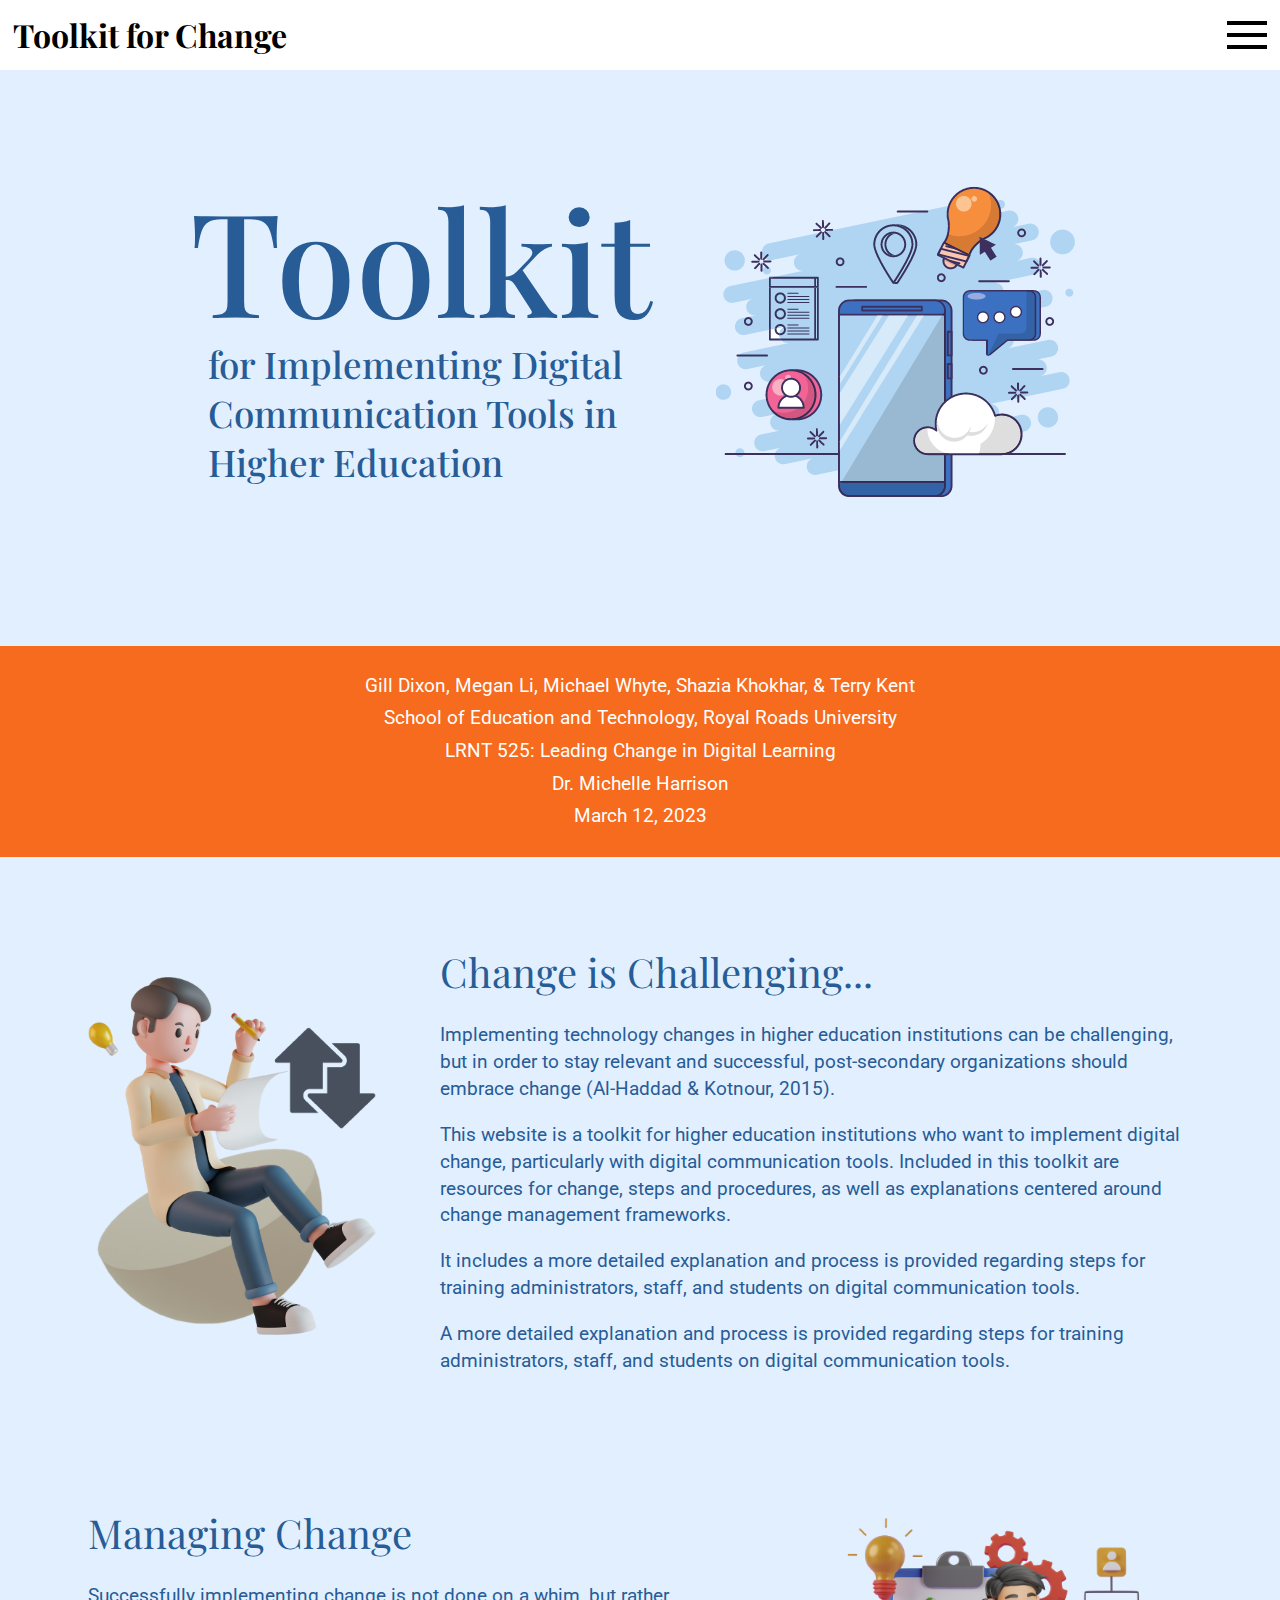
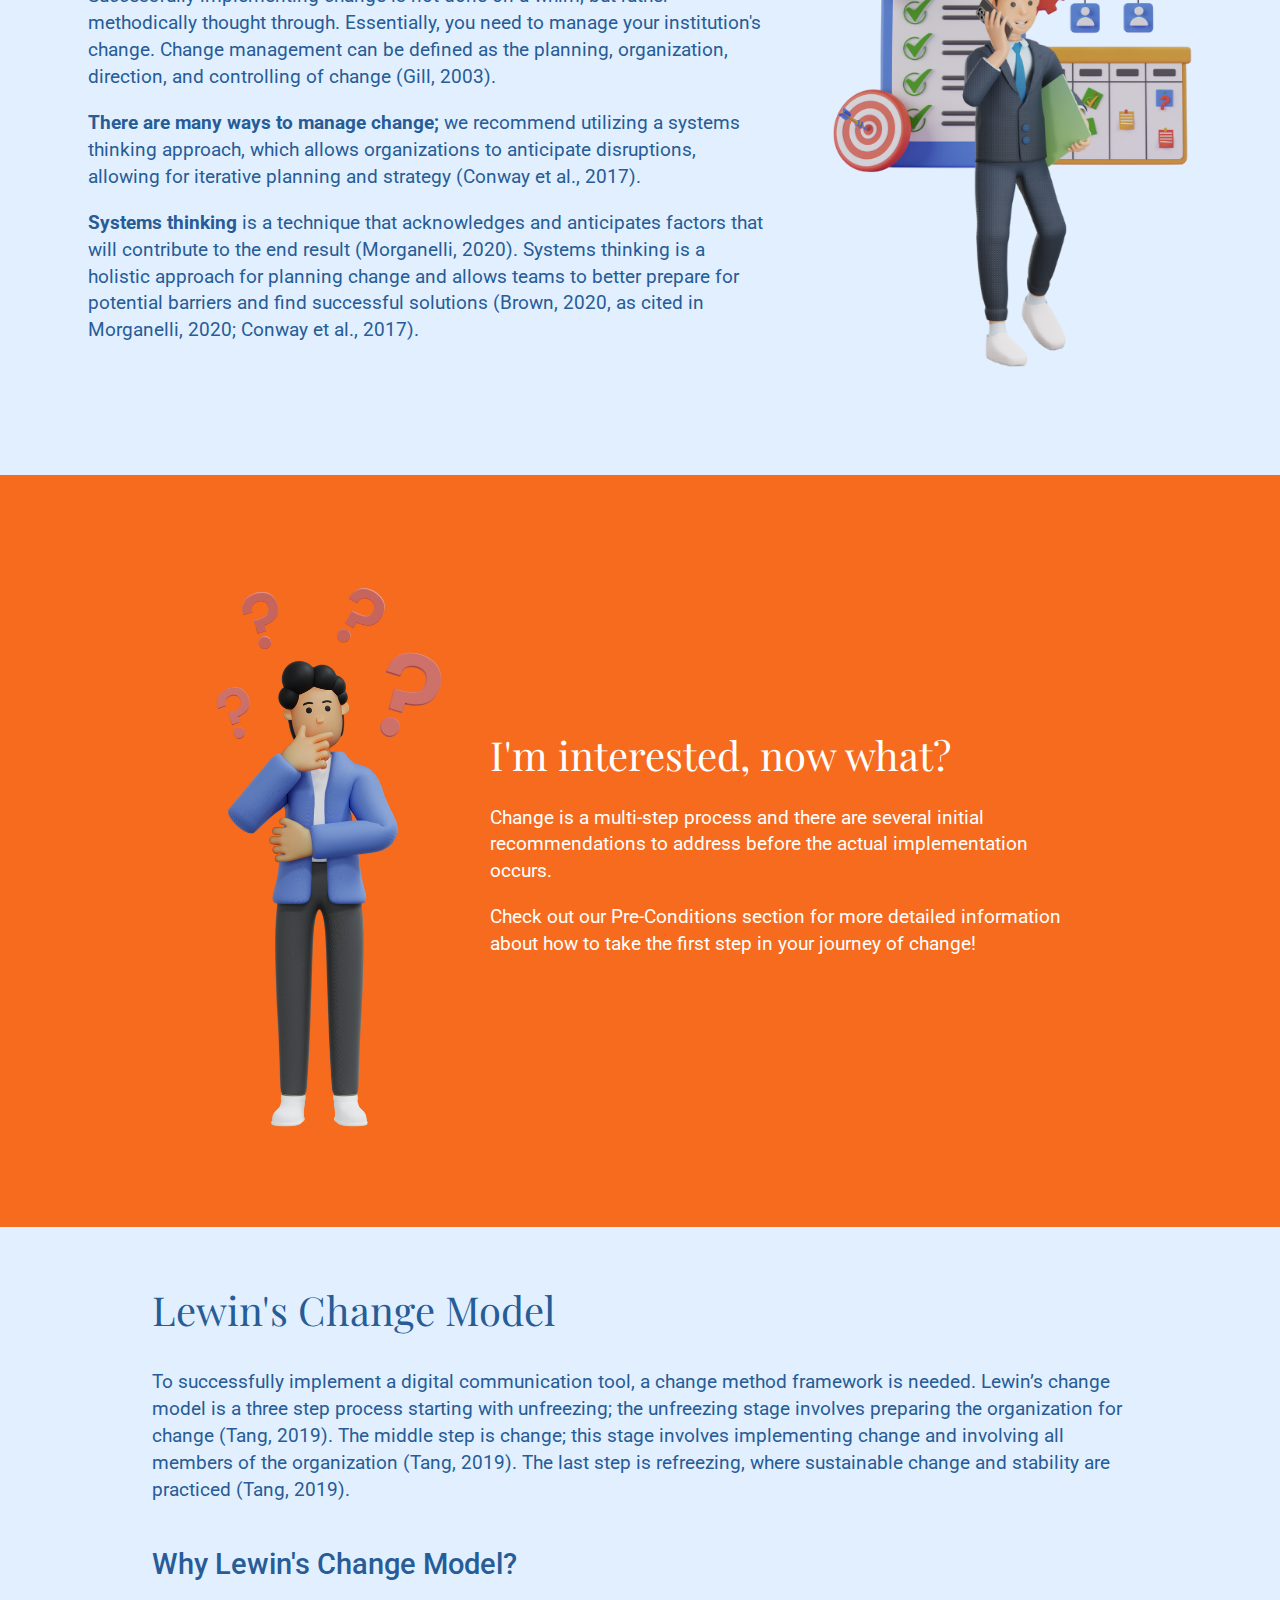
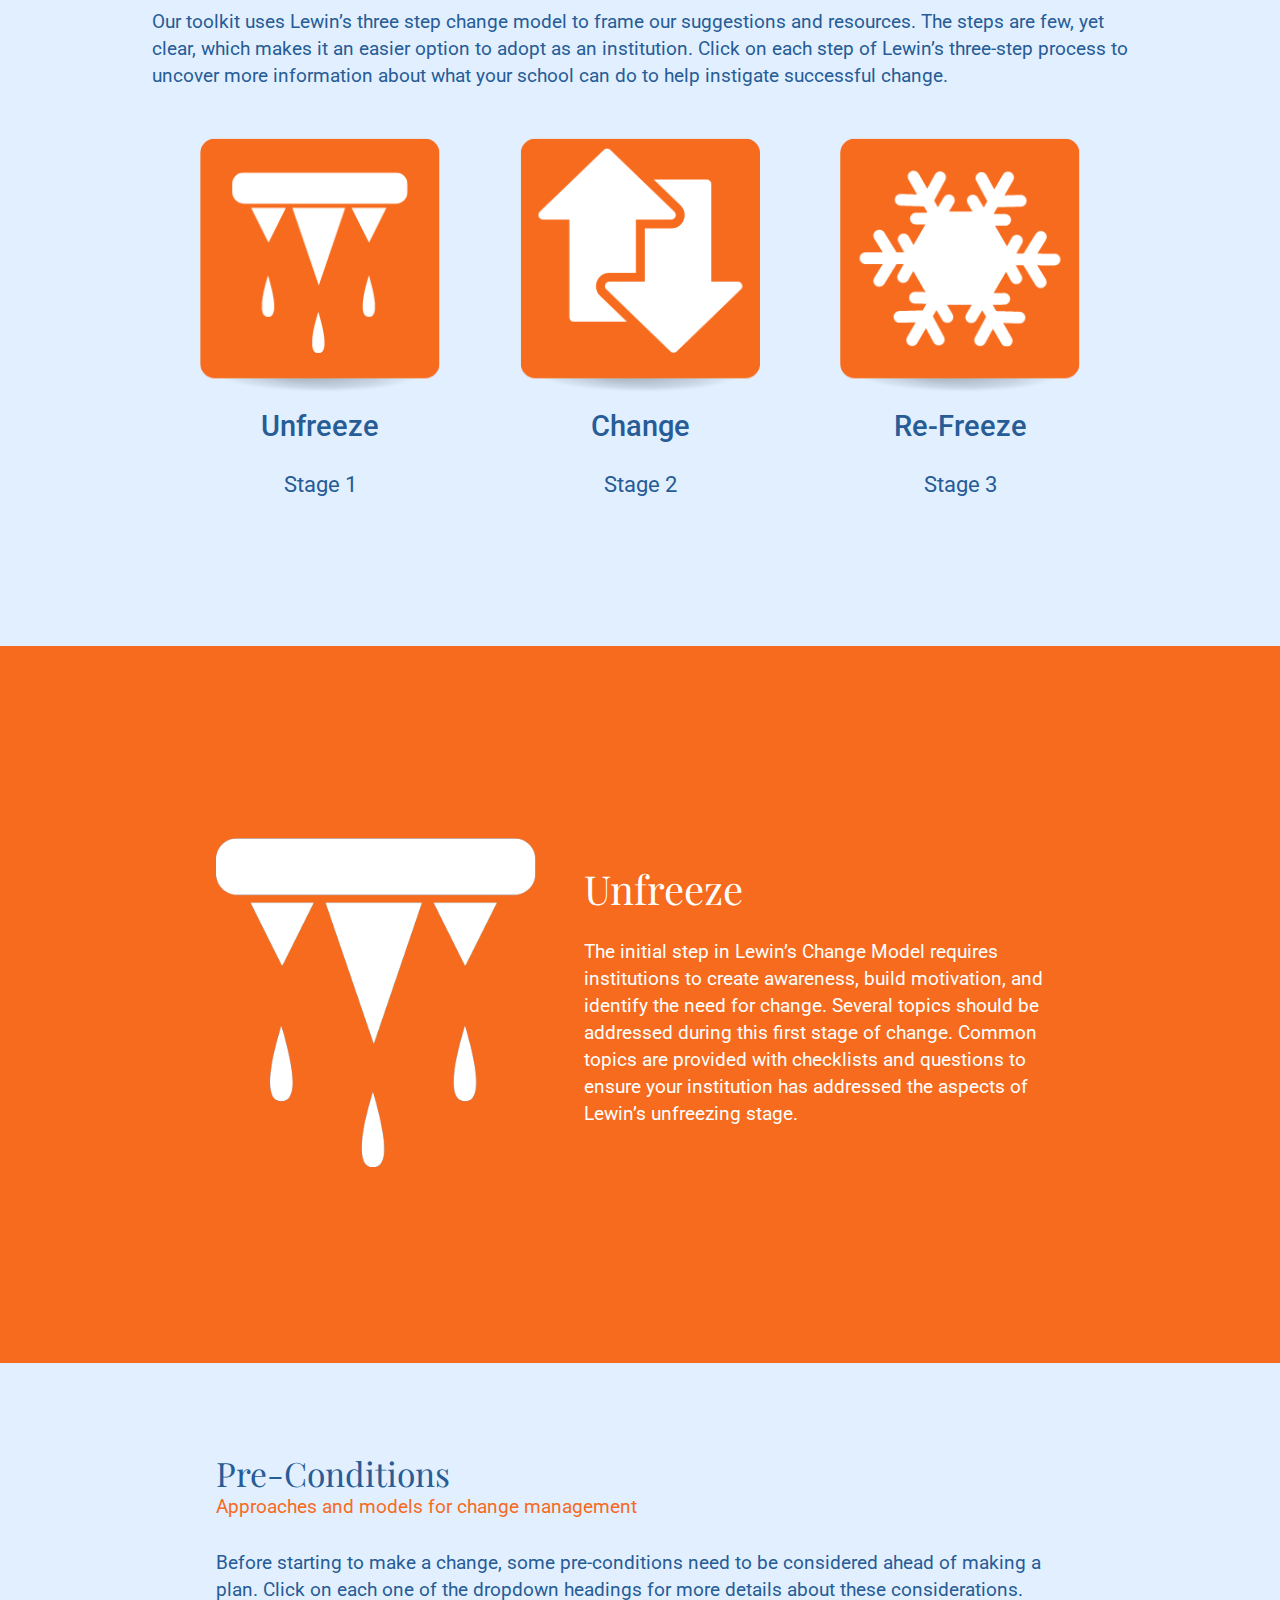
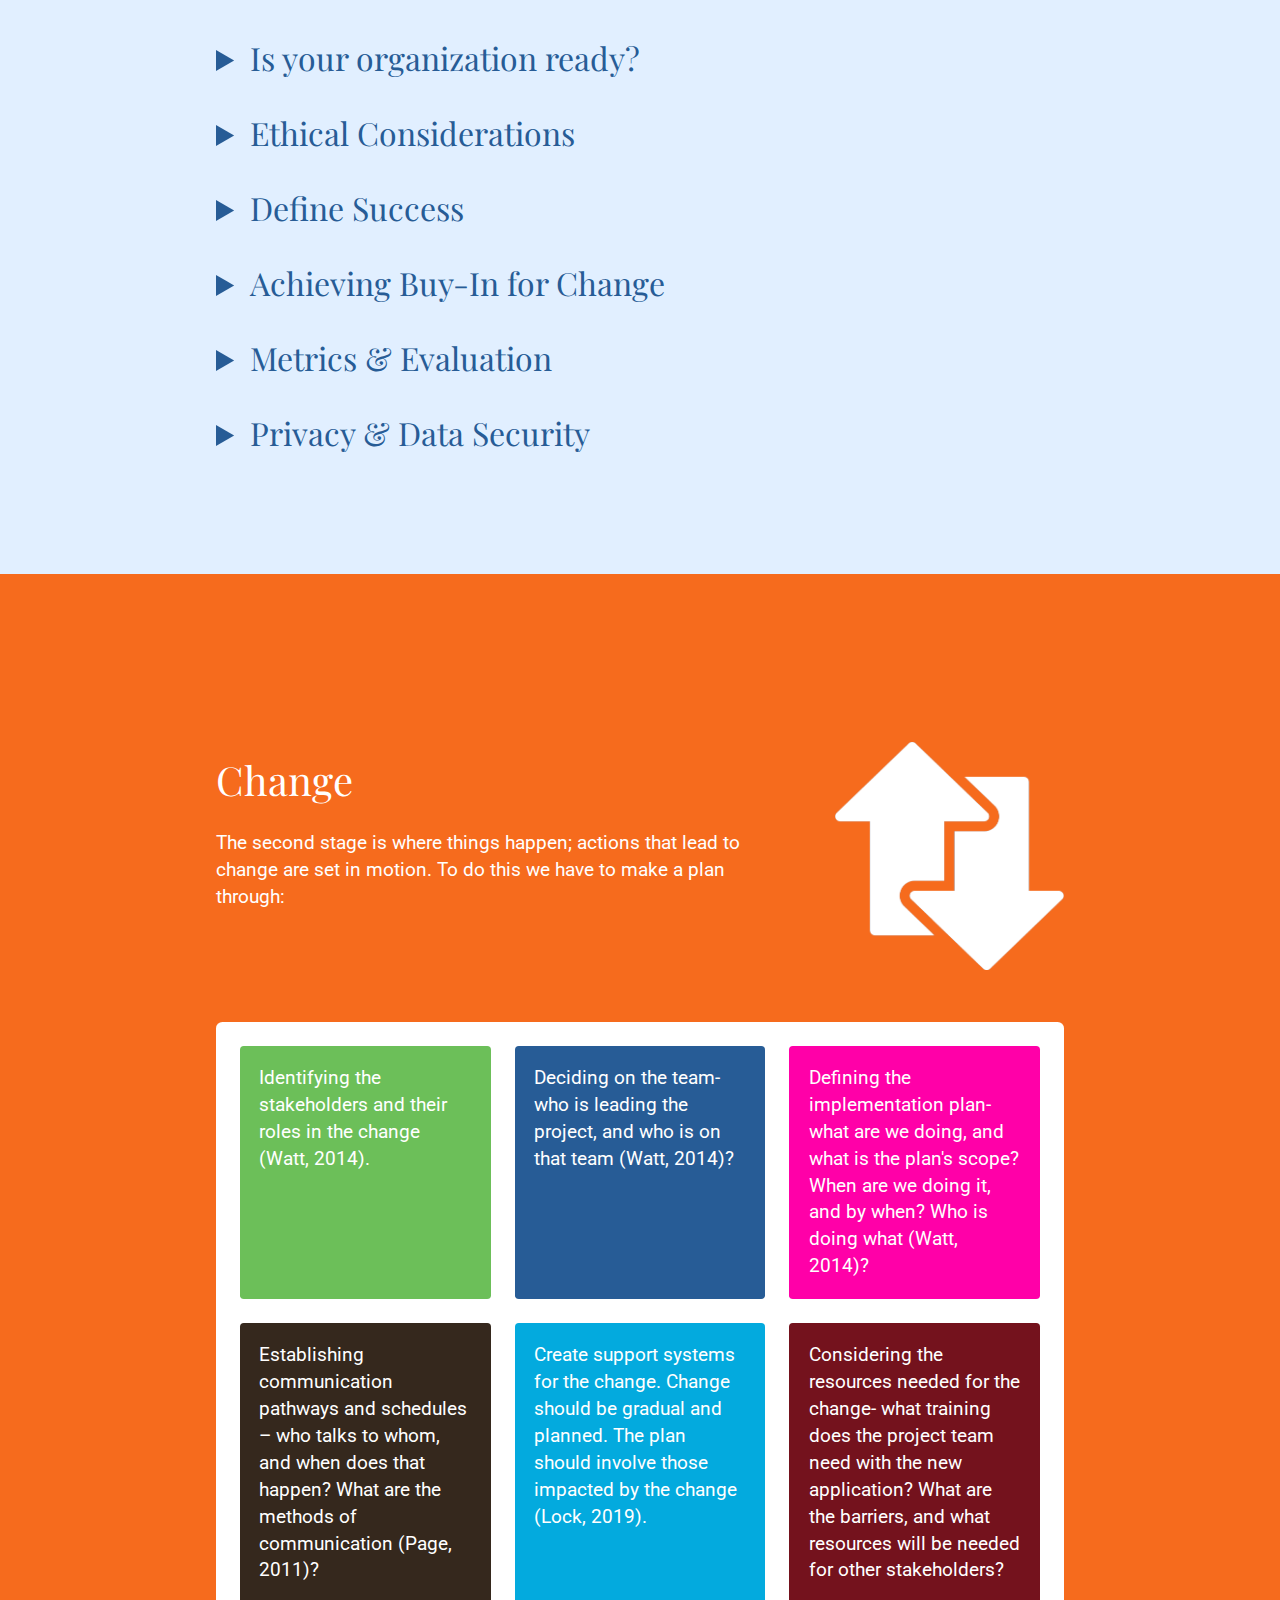
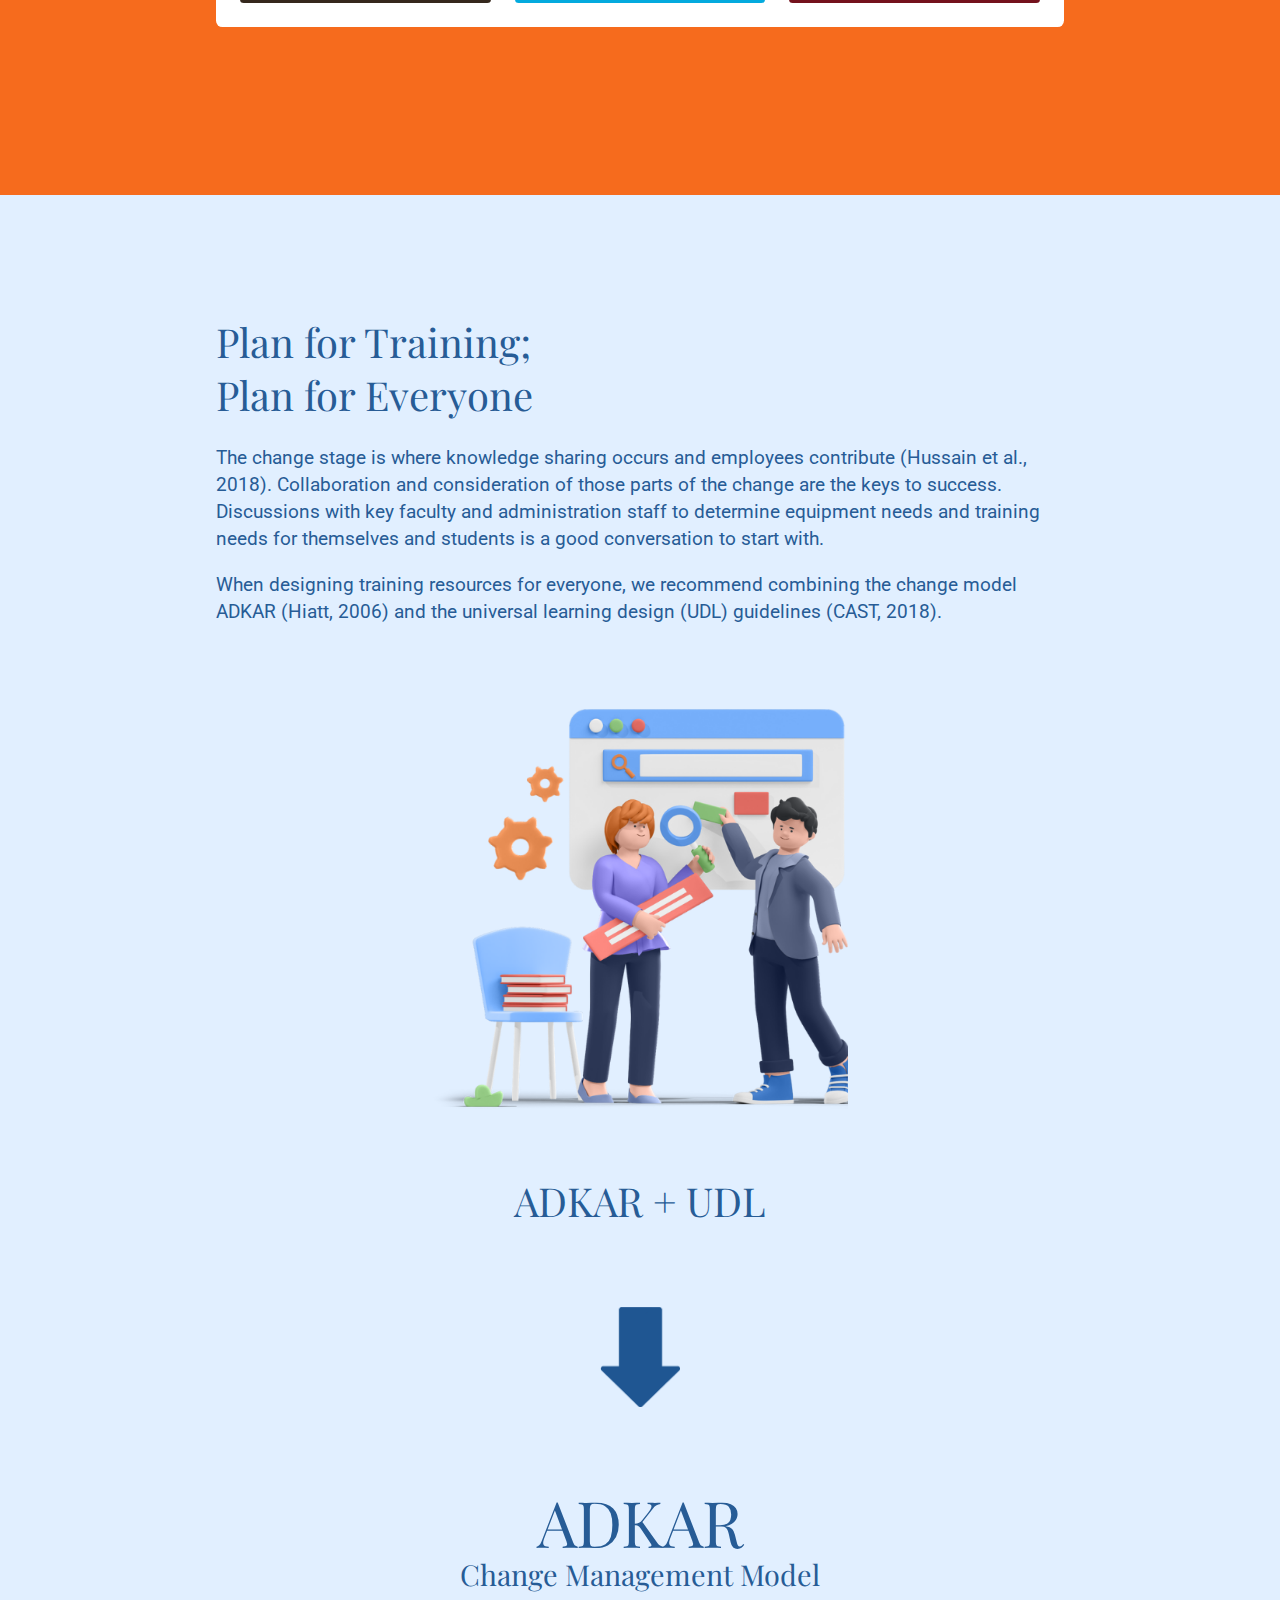
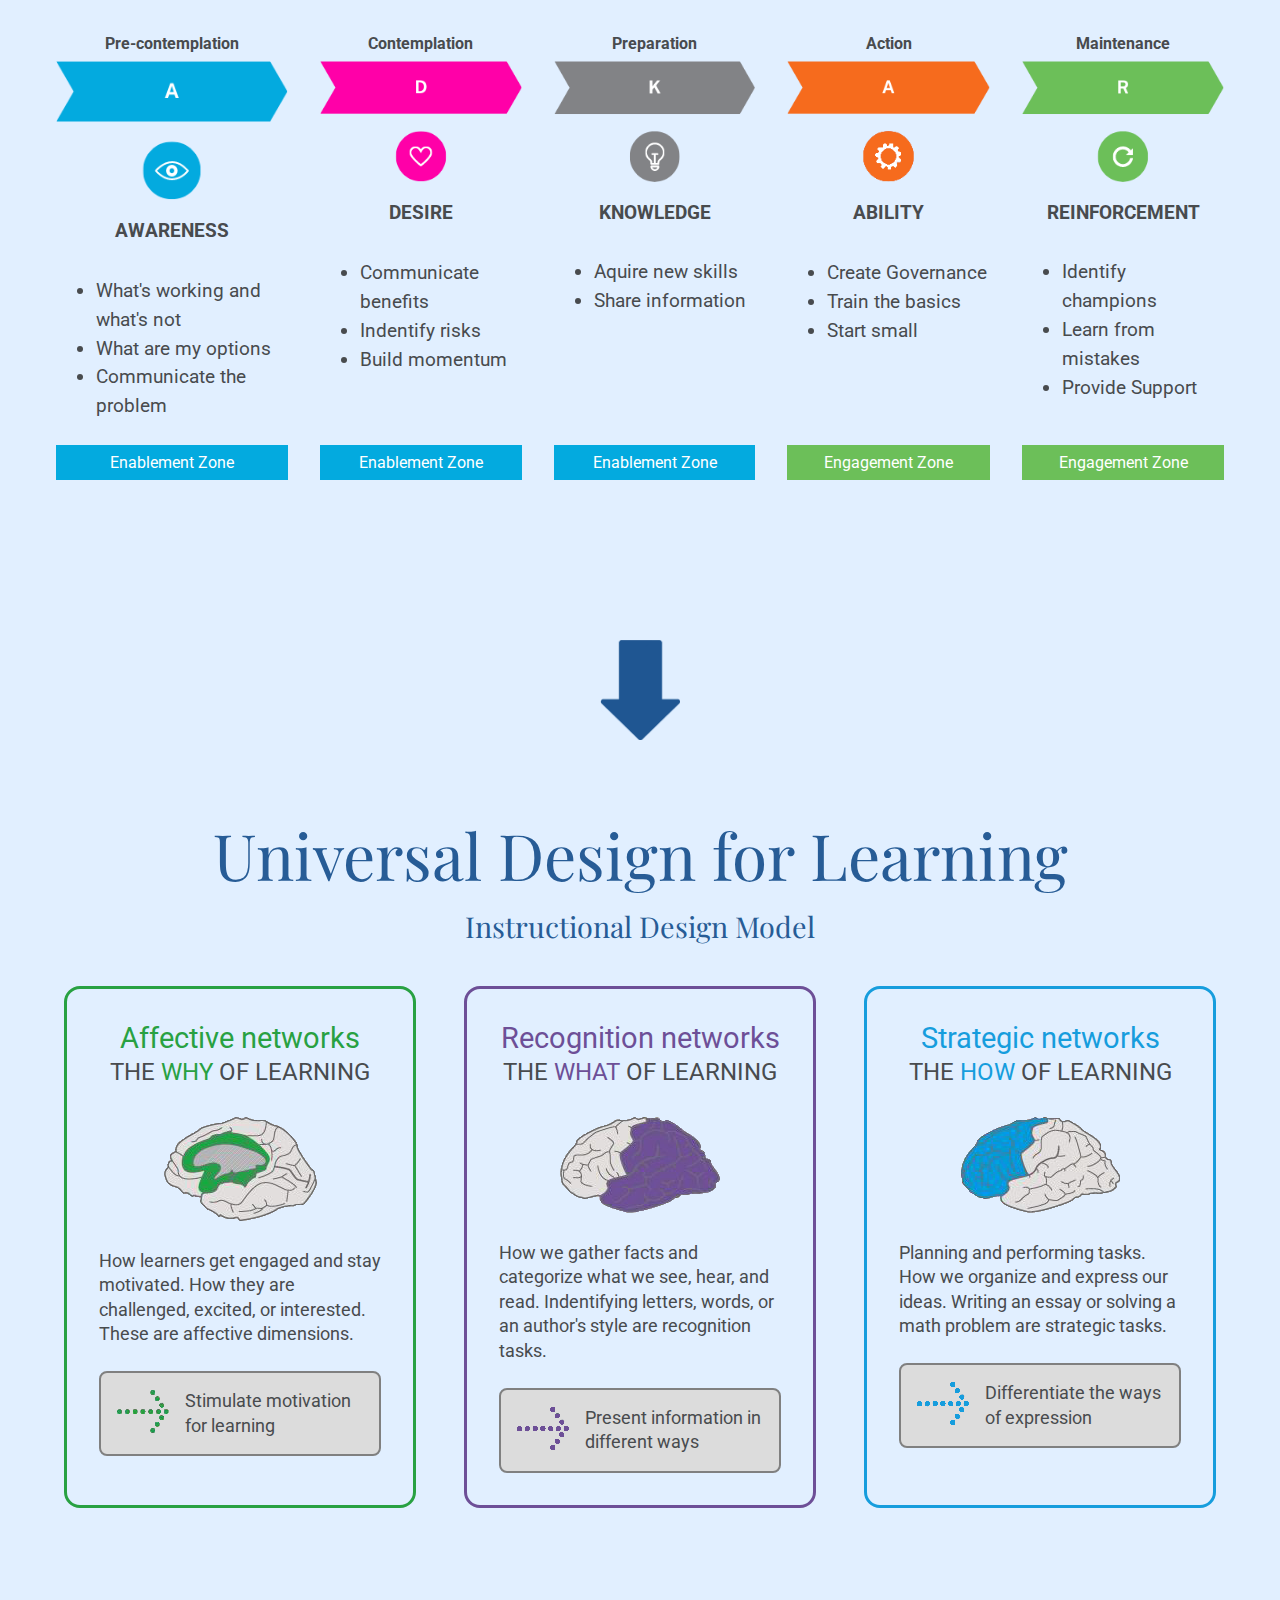
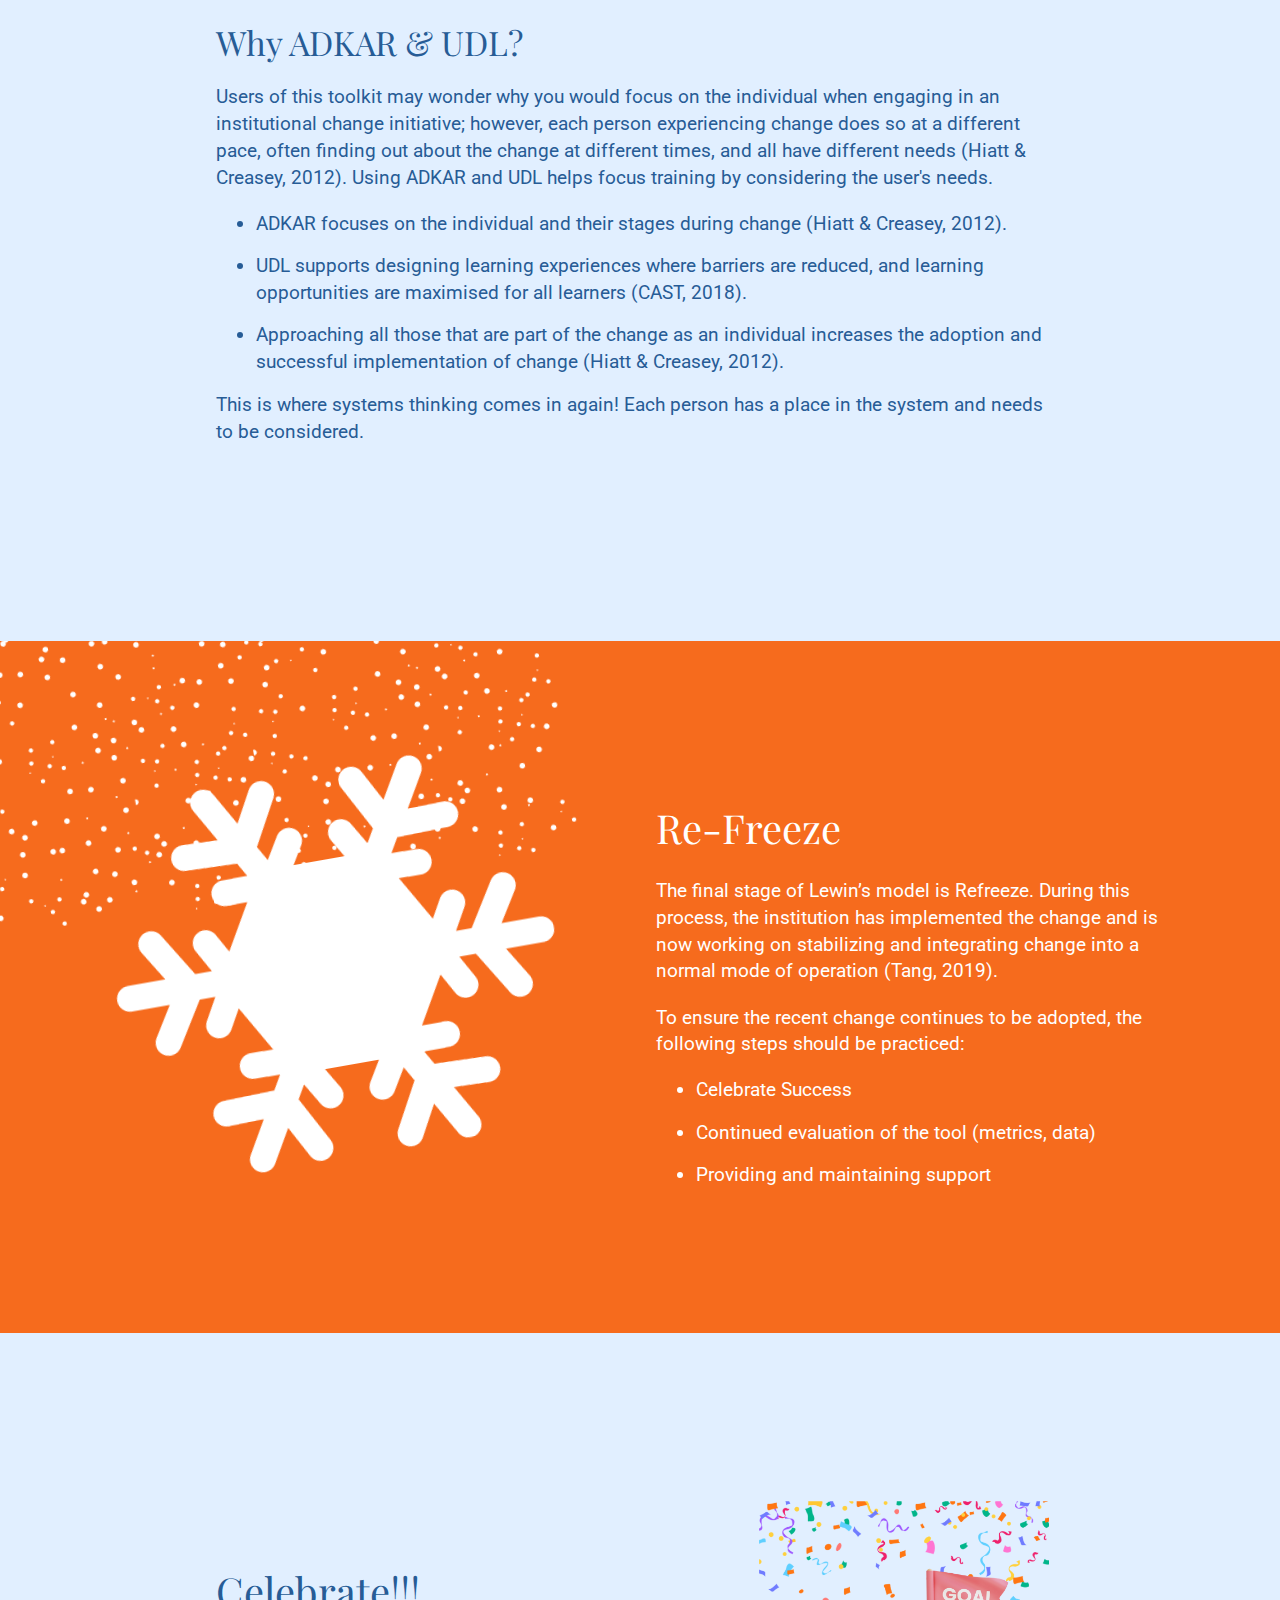
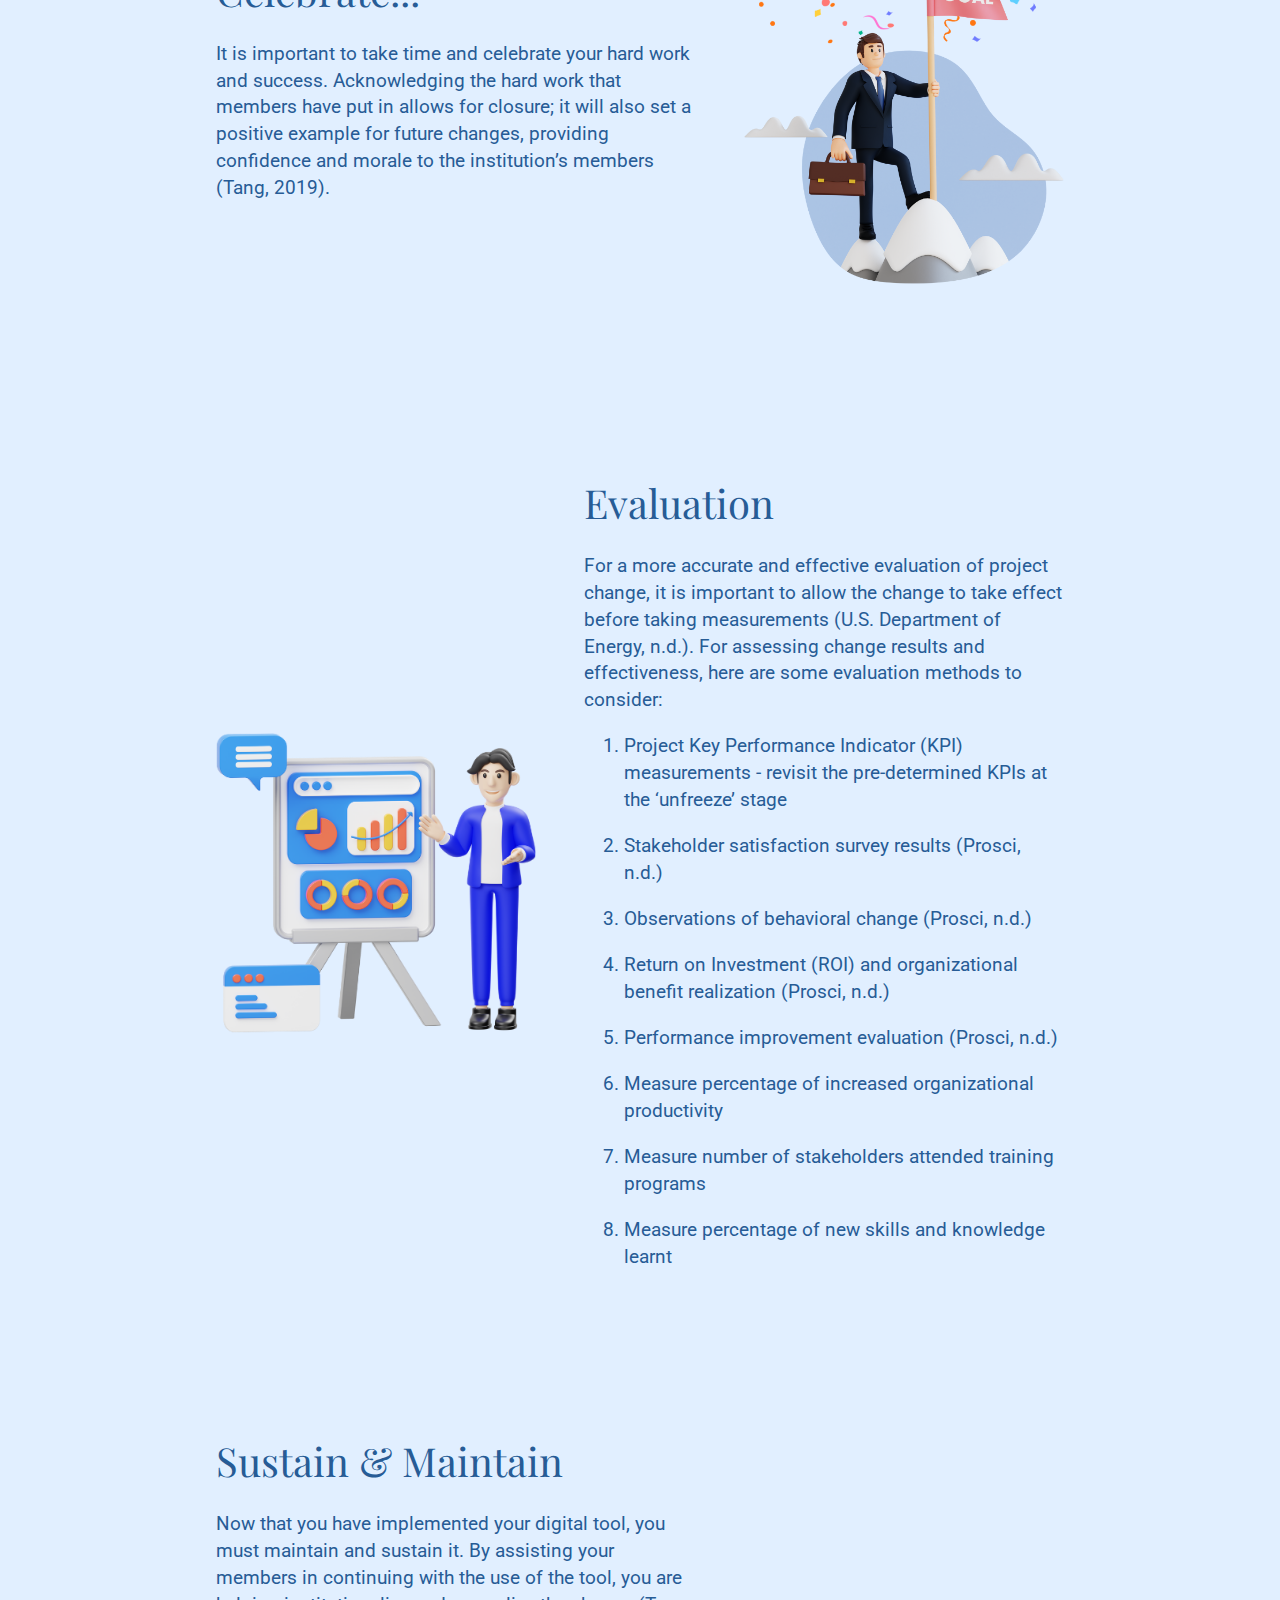
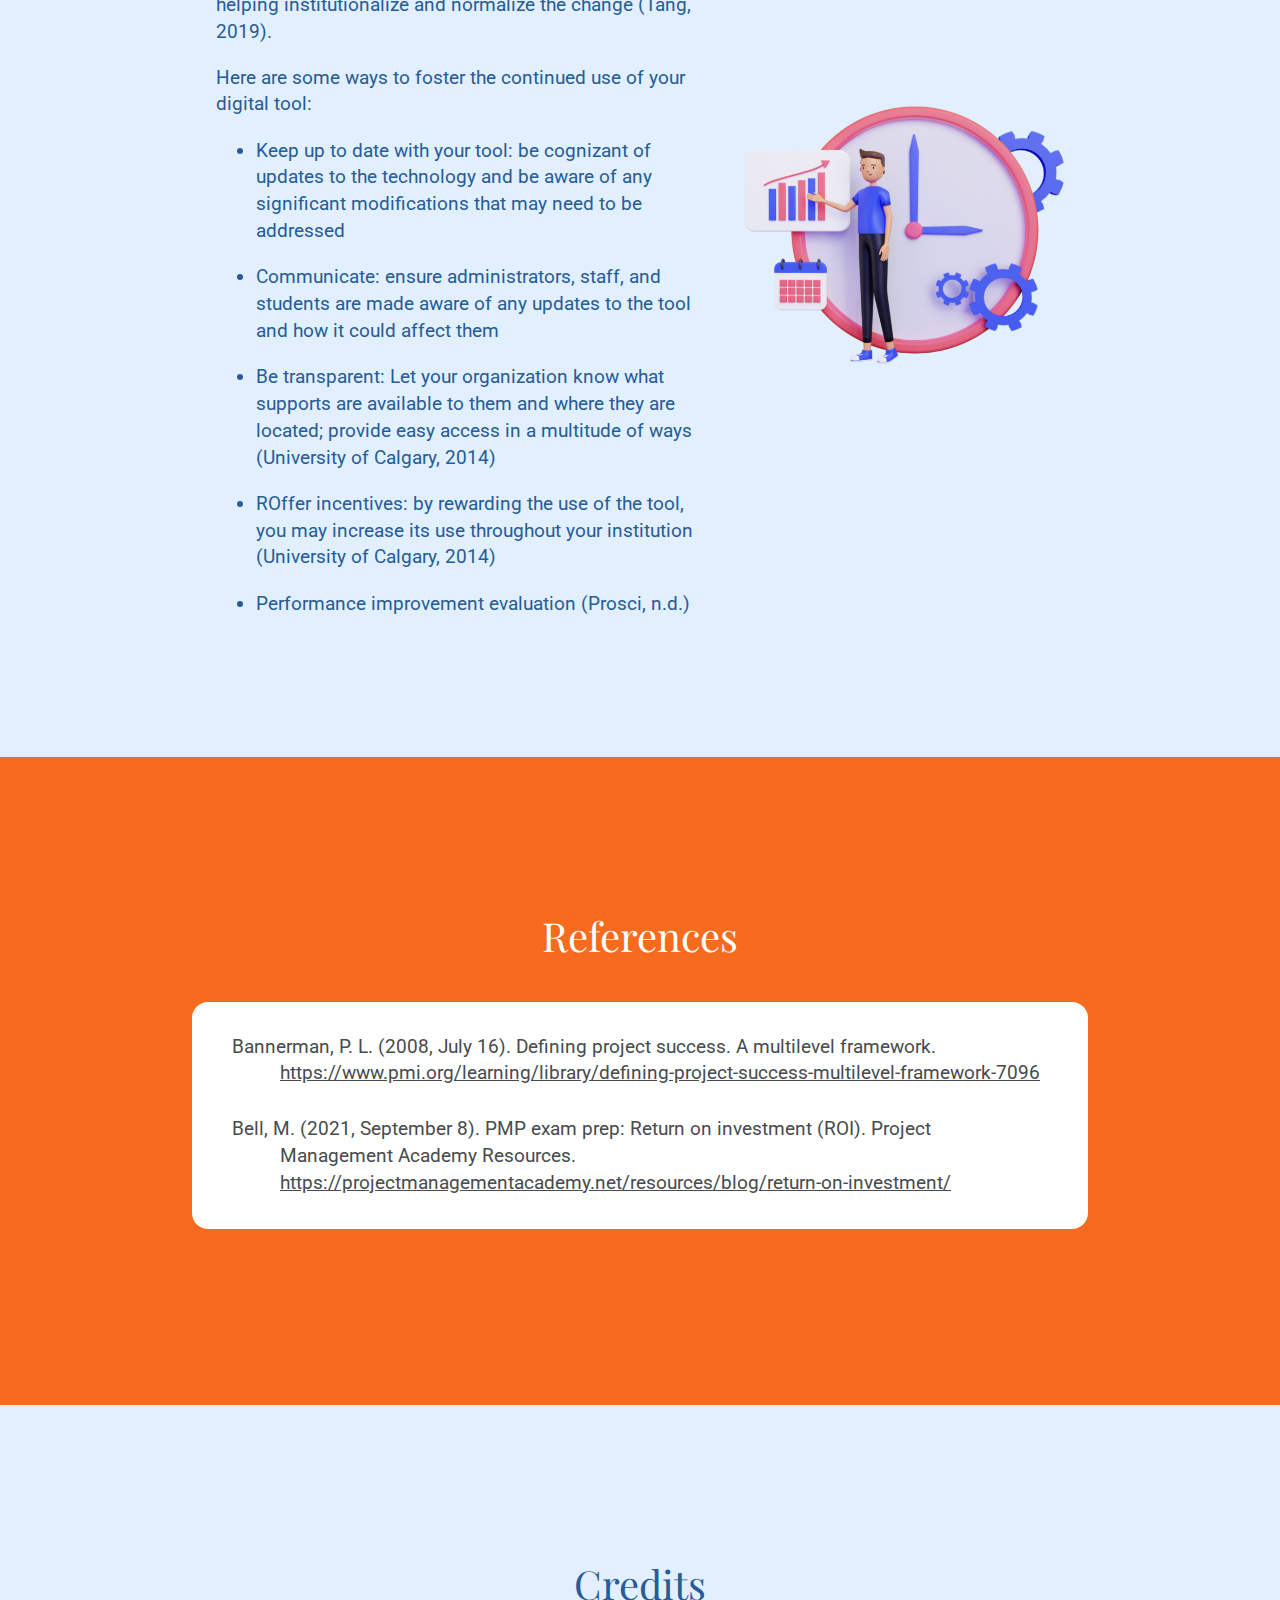
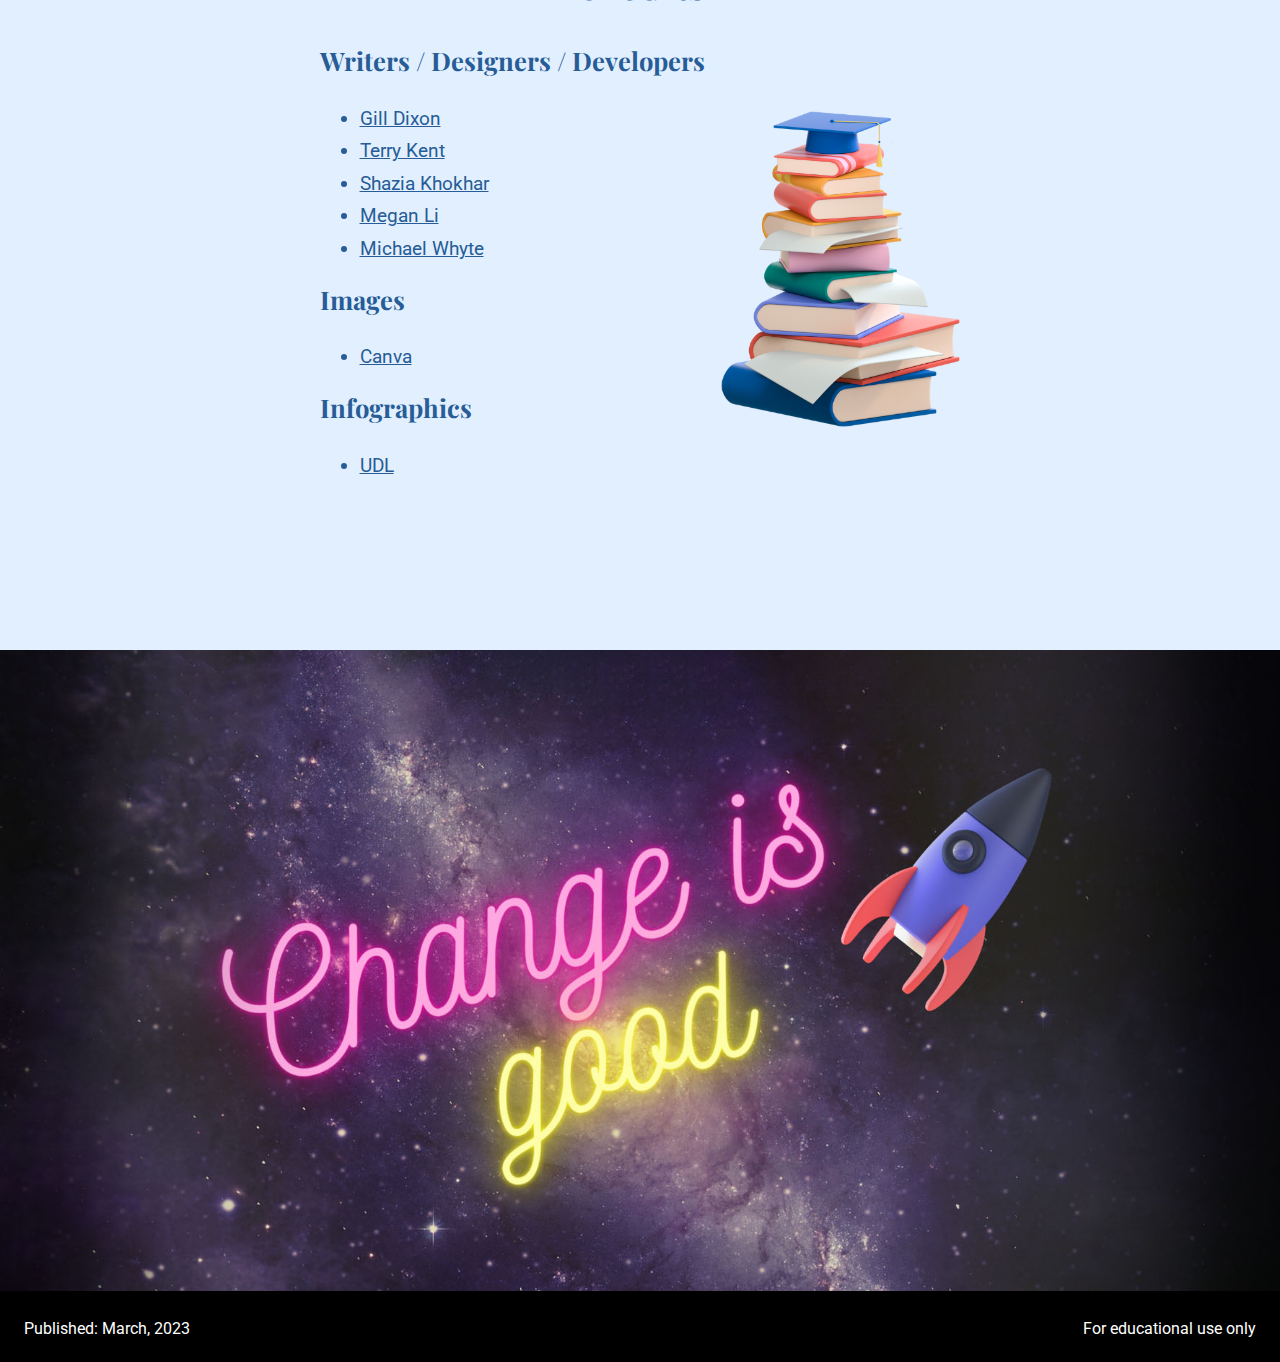
==== docs/index.html @ 20a10680 "Add images" ====
<!DOCTYPE html>
<html lang="en">
<head>
    <meta charset="UTF-8">
    <meta http-equiv="X-UA-Compatible" content="IE=edge">
    <meta name="viewport" content="width=device-width, initial-scale=1.0">
    <title>Toolkit: Home</title>
    <link rel="preconnect" href="https://fonts.googleapis.com">
    <link rel="preconnect" href="https://fonts.gstatic.com" crossorigin>
    <link href="https://fonts.googleapis.com/css2?family=Playfair+Display:ital,wght@0,400;0,500;0,600;0,700;0,800;0,900;1,400;1,500;1,600;1,700;1,800;1,900&family=Roboto:ital,wght@0,100;0,300;0,400;0,500;0,700;0,900;1,100;1,300;1,400;1,500;1,700;1,900&display=swap" rel="stylesheet">
    <link rel="stylesheet" href="styles/styles.css">
</head>
<body id="home">
    <div class="wrapper">
        <header>
            <div class="container padding-0">
                <div class="top-header">
                    <h1>Toolkit for Change</h1>
                    <a href="#menu" class="hamburger" id="hamburger">
                        <svg viewBox="0 0 100 80" width="40" height="40">
                            <rect width="100" height="10"></rect>
                            <rect y="30" width="100" height="10"></rect>
                            <rect y="60" width="100" height="10"></rect>
                        </svg>
                        <span class="visually-hidden">Menu</span>
                    </a>
                </div>
                <div class="bottom-header no-transition" id="bottom-header">
                    <nav>
                        <ul>
                            <li><a href="#home">Home</a></li>
                            <li><a href="#change-is-challenging">Challenge</a></li>
                            <li><a href="#managing-change">Managing Change</a></li>
                            <li><a href="#interested">I'm Interested</a></li>
                            <li><a href="#change-model">Lewin's Change Model</a></li>
                            <li><a href="#unfreeze" class="sub-section-link"><span>1.</span> <span>Unfreeze</span></a></li>
                            <li><a href="#pre-conditions" class="sub-sub-section-link"><span>a.</span> <span>Pre-Conditions</span></a></li>
                            <li><a href="#change" class="sub-section-link"><span>2.</span> <span>Change</span></a></li>
                            <li><a href="#training" class="sub-sub-section-link"><span>a.</span> <span>Training</span></a></li>
                            <li><a href="#adkar" class="sub-sub-section-link"><span>b.</span> <span>ADKAR</span></a></li>
                            <li><a href="#udl" class="sub-sub-section-link"><span>c.</span> <span>UDL</span></a></li>
                            <li><a href="#why-adkar-udl" class="sub-sub-section-link"><span>d.</span> <span>Why ADKAR & UDL</span></a></li>
                            <li><a href="#freeze" class="sub-section-link"><span>3.</span> <span>Re-Freeze</span></a></li>
                            <li><a href="#celebrate" class="sub-sub-section-link"><span>a.</span> <span>Celebrate</span></a></li>
                            <li><a href="#evaluation" class="sub-sub-section-link"><span>b.</span> <span>Evaluation</span></a></li>
                            <li><a href="#sustainment" class="sub-sub-section-link"><span>c.</span> <span>Sustainment</span></a></li>
                            <li><a href="#references">References</a></li>
                            <li><a href="#credits">Credits</a></li>
                        </ul>
                    </nav>
                </div>
            </div> 
        </header>
        <main>
            <section class="intro" id="intro">
                <div class="container">
                    <div class="content-container">
                        <div class="row-01">
                            <div class="heading-container">
                                <h2 class="mega-heading">Toolkit</h2>
                                <h2>for Implementing Digital <br>Communication Tools in<br>Higher Education</h2>
                            </div>
                        </div>
                        <div class="row-02">
                            <div class="image-container">
                                <img src="images/phone-with-lightbulb.png" alt="Phone with lightbulb">
                            </div> 
                        </div>
                    </div>
                </div>
            </section>
            <section class="apa-title" id="apa-title">
                <div class="container">
                    <div class="box-highlight">
                        <p>Gill Dixon, Megan Li, Michael Whyte, Shazia Khokhar, & Terry Kent</p>
                        <p>School of Education and Technology, Royal Roads University</p>
                        <p>LRNT 525: Leading Change in Digital Learning</p>
                        <p>Dr. Michelle Harrison</p>
                        <p>March 12, 2023</p>
                    </div>
                </div>
            </section>
            <section class="change-is-challenging" id="change-is-challenging">
                <div class="container">
                    <div class="content-container">
                        <div class="row-01">
                            <div class="image-container">
                                <img src="images/man-with-checklist.png" alt="Man with checklist">
                            </div>
                        </div>
                        <div class="row-02">
                            <div class="text-container">
                                <h2>Change is Challenging...</h2>
        
                                <p>Implementing technology changes in higher education institutions can be challenging, but in order to stay relevant and successful, post-secondary organizations should embrace change (Al-Haddad & Kotnour, 2015). 
                                </p>
        
                                <p>This website is a toolkit for higher education institutions who want to implement digital change, particularly with digital communication tools. Included in this toolkit are resources for change, steps and procedures, as well as explanations centered around change management frameworks. 
                                </p>

                                <p>It includes a more detailed explanation and process is provided regarding steps for training administrators, staff, and students on digital communication tools. 
                                </p>
        
                                <p>A more detailed explanation and process is provided regarding steps for training administrators, staff, and students on digital communication tools.</p>
                            </div>
                        </div>
                    </div>                  
                </div> 
            </section>
            <section class="managing-change" id="managing-change">
                <div class="container">
                    <div class="content-container">
                        <div class="row-01">
                            <div class="image-container">
                                <img src="images/project-manager.png" alt="Project Manager">
                            </div>
                        </div>
                        <div class="row-02">
                            <div class="text-container">
                                <h2>Managing Change</h2>
                                
                                <p>Successfully implementing change is not done on a whim, but rather methodically thought through. Essentially, you need to manage your institution's change. 
                                    Change management can be defined as the planning, organization, direction, and controlling of change (Gill, 2003). 
                                    </p>
            
                                <p><strong>There are many ways to manage change;</strong> we recommend utilizing a systems thinking approach, which allows organizations to anticipate disruptions, allowing for iterative planning and strategy (Conway et al., 2017). 
                                </p>
            
                                <p><strong>Systems thinking</strong> is a technique that acknowledges and anticipates factors that will contribute to the end result (Morganelli, 2020). Systems thinking is a holistic approach for planning change and allows teams to better prepare for potential barriers and find successful solutions (Brown, 2020, as cited in Morganelli, 2020; Conway et al., 2017). </p>
                            </div>
                        </div>
                    </div>   
                </div>
            </section>
            <section class="interested" id="interested">
                <div class="container">
                    <div class="content-container">
                        <div class="row-01">
                            <div class="image-container">
                                <img src="images/woman-with-question-marks.png" alt="Woman with several question marks floating above her head">
                            </div>
                        </div>
                        <div class="row-02">
                            <div class="text-container">
                                <h2>I'm interested, now what?</h2>
                                <p>Change is a multi-step process and there are several initial recommendations to address before the actual implementation occurs.</p>
                                <p>Check out our Pre-Conditions section for more detailed information about how to take the first step in your journey of change!</p>
                            </div>
                            <!-- <div class="call-to-action-container">
                                <a href="#pre-conditions" class="call-to-action">
                                    Pre-Conditions
                                </a>
                            </div> -->
                        </div>
                    </div>                                       
                </div>
            </section>
            <section class="change-model" id="change-model">
                <div class="container">
                    <div class="content-container">
                        <h2>Lewin's Change Model</h2>
                        <p>To successfully implement a digital communication tool, a change method framework is needed. Lewin’s change model is a three step process starting with unfreezing; the unfreezing stage involves preparing the organization for change (Tang, 2019). The middle step is change; this stage involves implementing change and involving all members of the organization (Tang, 2019). The last step is refreezing, where sustainable change and stability are practiced (Tang, 2019).</p>

                        <h3 class="change-model-sub-heading">Why Lewin's Change Model?</h3>

                        <p>Our toolkit uses Lewin’s three step change model to frame our suggestions and resources. The steps are few, yet clear, which makes it an easier option to adopt as an institution. 
                            Click on each step of Lewin’s three-step process to uncover more information about what your school can do to help instigate successful change.
                            </p>



                        <div class="stages">
                            <a href="#unfreeze" class="stage-01">
                                <div class="image-container">
                                    <img src="images/icon-melting-icicles.png" alt="Melting icicles icon">
                                </div>
                                <div class="text-container">
                                    <h3>Unfreeze</h3>
                                    <h3 class="stage-number">Stage 1</h3>
                                </div>
                            </a>
                            <a href="#change" class="stage-02">
                                <div class="image-container">
                                    <img src="images/icon-up-and-down-arrows.png" alt="Up and Down arrows icon">
                                </div>
                                <div class="text-container">
                                    <h3>Change</h3>
                                    <h3 class="stage-number">Stage 2</h3>
                                </div>
                            </a>
                            <a href="#freeze" class="stage-03">
                                <div class="image-container">
                                    <img src="images/icon-snowflake.png" alt="Snowflake icon">
                                </div>
                                <div class="text-container">
                                    <h3>Re-Freeze</h3>
                                    <h3 class="stage-number">Stage 3</h3>
                                </div>
                            </a>
                        </div>

                    </div>
                </div>
            </section>
            <section class="unfreeze" id="unfreeze">
                <div class="container">
                    <div class="content-container">
                        <div class="row-01">
                            <div class="image-container">
                                <img src="images/icon-melting-icicles-white.png" alt="Melting icicles icon">
                            </div>
                        </div>
                        <div class="row-02">
                            <div class="text-container">
                                <h2>Unfreeze</h2>
                                
                                <p>The initial step in Lewin’s Change Model requires institutions to create awareness, build motivation, and identify the need for change. 
                                    Several topics should be addressed during this first stage of change. Common topics are provided with checklists and questions to ensure your institution has addressed the aspects of Lewin’s unfreezing stage.
                                    </p>
        
                    
                            </div>
                        </div>
                    </div>
                </div>
            </section>
            <section class="pre-conditions" id="pre-conditions">
                <div class="container">
                    <div class="content-container">
                        <div class="pre-conditions-header">
                            <h2>Pre-Conditions</h2>
                            
                            <h3 class="tiny-sub-heading">Approaches and models for change management</h3>
                        </div>
                        <div class="introduction">
                            <p>Before starting to make a change, some pre-conditions need to be considered ahead of making a plan.  Click on each one of the dropdown headings for more details about these considerations.</p>
                        </div>
                        <!-- <div class="instructions">
                            <p>Click the sub-headings for more information</p>
                        </div> -->
                        <div class="dropdown-sections">

                            <div class="sub-section sub-section-01 organizational-readiness">
                                <details>
                                    <summary>Is your organization ready?</summary>
                                    <div class="dropdown-content">
                                        <div class="col-01">
                
                                            <!-- <h3>  &#x25B6; <span>Is your organization ready?</span>  </h3> -->
                                            
                                            <p>Organizational readiness refers to members' shared determination and confidence to introduce change (Weiner, 2009). It has been shown that organizations that illustrate readiness in their staff have a higher chance at successful change (2009).</p>
                                            
                                            <p>To gauge an institution’s readiness for change, there are several online surveys available, ranging from a comprehensive organizational readiness survey through the  <a href="https://www.infoway-inforoute.ca/en/component/edocman/resources/toolkits/change-management/national-framework/governance-and-leadership/resources-and-tools/670-organizational-change-readiness-assessment">Canadian Medical Association (CMA)</a> , to a <a href="https://archives.obm.ohio.gov/Files/Major_Project_Governance/Resources/Resources_and_Templates/02_Concept/18_Sample_Readiness_Survey_Questions_AEC.pdf">  simplified version</a> that is clear and easy to follow. 
                                                </p>
                
                                            <p>Using templates allows for ease of use and for adapting as needed. Data collected from surveys and templates also allows for a more holistic perspective of readiness. Based on the information collected, institutions can move ahead with their plan, or provide supports and adapt where necessary. </p>
                                        </div>
                                        <div class="col-02">
                                            <div class="image-container">
                                                <img src="images/man-with-checklist-and-clock.png" alt="Man with checklist and clock">
                                            </div>
                                        </div>
                                    </div>
                                </details>
                            </div>
                            <div class="sub-section sub-section-02 ethical-considerations">
                                <details>
                                    <summary>Ethical Considerations</summary>
                                    <div class="dropdown-content">
                                        <div class="col-01">
                
                                            <p>Before starting an organizational change initiative, it is important to consider or re-visit the organizational codes of ethics and professional codes of conduct because they provide frameworks to help all leaders and change agents to act in the best interest of the organization (Biech, 2007). A few ethical considerations to be mindful of:</p>
                
                                            <ol>
                                                <li>Conduct change efforts with honesty and accountability</li>
                                                <li>Communicate openly and foster transparency</li>
                                                <li>Respect diversity and cultural differences</li>
                                            </ol>
                
                                        </div>
                                        <div class="col-02">
                                            <div class="image-container">
                                                <img src="images/man-reading-code-of-conduct-document.png" alt="Man reading code of conduct document">
                                            </div>
                                        </div>
                                    </div>
                                </details>
                            </div>
                            <div class="sub-section sub-section-03 define-success">
                                <details>
                                    <summary>Define Success</summary>
                                    <div class="dropdown-content">
                                        <div class="col-01">
                                            <p>Project success not only refers to meeting budget, schedule, and performance specifications, it also involves achieving client satisfaction (Pinto & Slevin, 1988). Some benefits of defining project success such as establishing expectations, minimizing project risks, and increasing stakeholder engagement. To set up your project for success, definitions of success should be collected at the initial phase and included in the objectives to ensure the final outcomes are supported by all stakeholders (Watt, 2014).
                                            </p>
                                        </div>
                                        <div class="col-02">
                                            <div class="image-container">
                                                <img src="images/man-standing-behind-bar-graph.png" alt="Man looking through a spyglass standing behind a bar graph">
                                            </div>
                                        </div>
                                    </div>
                                </details>
                            </div>
                            <div class="sub-section sub-section-04 buy-in">
                                <details>
                                    <summary>Achieving Buy-In for Change</summary>
                                    <div class="dropdown-content">
                                        <div class="col-01">
                                            <p>One of the biggest challenges of managing change is achieving buy-in from leaders. A unified leadership team that supports the change initiative and delivers consistent messages to the rest of the stakeholders goes a long way to ensuring success (Biech, 2007).</p>

                                            <p>Below is a table outlining methods of improving leadership buy-in:</p>

                                            <div class="image-container">
                                                <img src="images/placeholder-wide.png" alt="Placeholder">
                                            </div>

                                        </div>
                                    </div>
                                </details>
                            </div>
                            <div class="sub-section sub-section-05 evaluation">
                                <details>
                                    <summary>Metrics & Evaluation</summary>
                                    <div class="dropdown-content">
                                        <div class="col-01">
                                            <p>It is crucial to monitor the progress and evaluate decisions of the project when handling project changes and determining project success. Return On Investment (ROI) is a financial tool for evaluating decisions from a cost perspective (Bell, 2021). While projected ROI can predict expected profits and costs, actual ROI can compare profits to costs to determine the profitability of investments. Thus, this evaluation method can be used at both the “un-freeze” and “re-freeze” phases. 
                                            </p>
                
                                            <h3>Return on Investment</h3>
                
                                            <p class="roi-formula"><b>( ROI ) = ( Financial Value-Project Cost ) / ( Project Cost ) x 100</b></p>
                
                                            <ul>
                                                <li><b>Positive number:</b>  profit from the project</li>
                                                <li><b>Negative number:</b> no gain from the project</li>
                                                <li><b>0:</b> no loss nor gain from the project</li>
                                            </ul>
                                        </div>
                                        <div class="col-02">
                                            <div class="image-container">
                                                <img src="images/man-presenting.png" alt="Man presenting">
                                            </div>
                                        </div>
                                    </div>
                                </details>
                            </div>
                            <div class="sub-section sub-section-06 privacy">
                                <details>
                                    <summary>Privacy & Data Security</summary>
                                    <div class="dropdown-content">
                                        <div class="col-01">
                                            <p>When deciding on implementing a digital communication tool for an institution, privacy and security are crucial issues to address. Use the following guidelines before committing to a digital tool to ensure security and privacy (Fromann, n.d.; Indusface, 2022):</p>

                                            <ul>
                                                <li>Read the privacy policy for the digital tool: Where is the data stored? What are the country of origin’s rules for data storage?</li>
                                                <li>Review your institution’s privacy guidelines: does the communication tool fit within the institution's regulations and privacy practices?
                                                </li>
                                                <li>What are the tool’s processes around security, privacy, and ethics? 
                                                </li>
                                            </ul>
                                        </div>
                                        <div class="col-02">
                                            <div class="image-container">
                                                <img src="images/lock-and-key-with-binary-code.png" alt="Lock and key with binary code">
                                            </div>
                                        </div>
                                    </div>
                                </details>
                            </div>

                        </div>
                    </div>
                </div>
            </section>         
            <section class="change" id="change">
                <div class="container">
                    <div class="content-container">
                        <div class="row-01">
                            <div class="image-container">
                                <img src="images/icon-up-and-down-arrows-white.png" alt="Icon up and down arrows">
                            </div>
                        </div>
                        <div class="row-02">
                            <div class="text-container">
                                <h2>Change</h2>
                                    
                                <p>The second stage is where things happen; actions that lead to change are set in motion. To do this we have to make a plan through:</p>
                                
                            </div>
                        </div>
                        <div class="row-03">
                            <div class="info-boxes-container">
                                <ul>
                                    <li class="info-box info-box-01">Identifying the stakeholders and their roles in the change (Watt, 2014).</li>
                                    <li class="info-box info-box-02">Deciding on the team- who is leading the project, and who is on that team (Watt, 2014)?
                                    </li>
                                    <li class="info-box info-box-03">Defining the implementation plan- what are we doing, and what is the plan's scope? When are we doing it, and by when? Who is doing what (Watt, 2014)?
                                    </li>
                                    <li class="info-box info-box-04">Establishing communication pathways and schedules – who talks to whom, and when does that happen? What are the methods of communication (Page, 2011)?
                                    </li>
                                    <li class="info-box info-box-05">Create support systems for the change. Change should be gradual and planned. The plan should involve those impacted by the change (Lock, 2019).
                                    </li>
                                    <li class="info-box info-box-06">Considering the resources needed for the change- what training does the project team need with the new application? What are the barriers, and what resources will be needed for other stakeholders? 
                                    </li>
                                </ul>
                            </div>
                        </div>
                    </div>
                </div>
            </section>
            <section class="training" id="training">
                <div class="container">
                    <div class="content-container">
                        <div class="row-01">
                            <div class="text-container">
                                <h2>Plan for Training;<br> Plan for Everyone</h2>
        
                                <p>The change stage is where knowledge sharing occurs and employees contribute (Hussain et al., 2018). Collaboration and consideration of those parts of the change are the keys to success. Discussions with key faculty and administration staff to determine equipment needs and training needs for themselves and students is a good conversation to start with. </p>
        
                                <p>When designing training resources for everyone, we recommend combining the change model ADKAR (Hiatt, 2006) and the universal learning design (UDL) guidelines (CAST, 2018).</p>
                            </div>
                        </div>
                        <div class="row-02">
                            <div class="image-container">
                                <img src="images/woman-and-man-planning.png" alt="Woman and man planning">
                            </div>
                        </div>
                        <div class="row-03">
                            <div class="h2">
                                ADKAR + UDL
                            </div>
                        </div>
                    </div>
                </div>
            </section>
            <section class="arrow blue training-adkar">
                <div class="container">
                    <div class="image-container">
                        <img src="images/down-arrow-blue.png" alt="Down arrow">
                    </div>
                </div>
            </section>
            <section class="adkar" id="adkar">
                <div class="container">
                    <div class="text-container">
                        <h2>ADKAR</h2>
                        <h3>Change Management Model</h3>
                    </div>
                    <div class="infographic-container">
                        <div class="step-container">
                            <h4 class="step-title">Pre-contemplation</h4>
                            <div class="image-container">
                                <img src="images/adkar-awareness.png" alt="ADKAR Awareness">
                            </div>
                            <h3>Awareness</h3>
                            <ul>
                                <li>What's working and what's not</li>
                                <li>What are my options</li>
                                <li>Communicate the problem</li>
                            </ul>
                            <div class="zone enablement">
                                <h4 class="zone-title">Enablement Zone</h4>
                            </div>
                        </div>
                        <div class="step-container">
                            <h4 class="step-title">Contemplation</h4>
                            <div class="image-container">
                                <img src="images/adkar-desire.png" alt="ADKAR Desire">
                            </div>
                            <h3>Desire</h3>
                            <ul>
                                <li>Communicate benefits</li>
                                <li>Indentify risks</li>
                                <li>Build momentum</li>
                            </ul>
                            <div class="zone enablement">
                                <h4 class="zone-title">Enablement Zone</h4>
                            </div>
                        </div>
                        <div class="step-container">
                            <h4 class="step-title">Preparation</h4>
                            <div class="image-container">
                                <img src="images/adkar-knowledge.png" alt="ADKAR Knowledge">
                            </div>                            
                            <h3>Knowledge</h3>
                            <ul>
                                <li>Aquire new skills</li>
                                <li>Share information</li>
                            </ul>
                            <div class="zone enablement">
                                <h4 class="zone-title">Enablement Zone</h4>
                            </div>
                        </div>
                        <div class="step-container">
                            <h4 class="step-title">Action</h4>
                            <div class="image-container">
                                <img src="images/adkar-ability.png" alt="ADKAR Ability">
                            </div>                            
                            <h3>Ability</h3>
                            <ul>
                                <li>Create Governance</li>
                                <li>Train the basics</li>
                                <li>Start small</li>
                            </ul>
                            <div class="zone engagement">
                                <h4 class="zone-title">Engagement Zone</h4>
                            </div>
                        </div>
                        <div class="step-container">
                            <h4 class="step-title">Maintenance</h4>
                            <div class="image-container">
                                <img src="images/adkar-reinforcement.png" alt="ADKAR Reinforcement">
                            </div>
                            <h3>Reinforcement</h3>
                            <ul>
                                <li>Identify champions</li>
                                <li>Learn from mistakes</li>
                                <li>Provide Support</li>
                            </ul>
                            <div class="zone engagement">
                                <h4 class="zone-title">Engagement Zone</h4>
                            </div>
                        </div>
                    </div>
                </div>
            </section>
            <section class="arrow blue adkar-udl">
                <div class="container">
                    <div class="image-container">
                        <img src="images/down-arrow-blue.png" alt="Down arrow">
                    </div>
                </div>
            </section>
            <section class="udl" id="udl">
                <div class="container">
                    <div class="text-container">
                        <h2>Universal Design for Learning</h2>
                        <h3>Instructional Design Model</h3>
                    </div>
                    <div class="infographic-container">
                        <div class="infographic-section affective">
                            <div class="heading">
                                <h3>Affective networks</h3>
                                <h4>The <span>why</span> of learning</h4>
                            </div>
                            <div class="brain">
                                <div class="image-container">
                                    <img src="images/udl-brain-affective-green.png" alt="UDL brain for affective">
                                </div>
                            </div>
                            <div class="description">
                                <p>How learners get engaged and stay motivated. How they are challenged, excited, or interested. These are affective dimensions.</p>
                            </div>
                            <div class="key-point">
                                <div class="image-container">
                                    <img src="images/udl-arrow-green.png" alt="Green arrow">
                                </div>
                                <div class="key-point-text-container">
                                    <p>Stimulate motivation for learning</p>
                                </div>
                            </div>
                        </div>
                        <div class="infographic-section recognition">
                            <div class="heading">
                                <h3>Recognition networks</h3>
                                <h4>The <span>what</span> of learning</h4>
                            </div>
                            <div class="brain">
                                <div class="image-container">
                                    <img src="images/udl-brain-recognition-purple.png" alt="UDL brain for recognition">
                                </div>
                            </div>
                            <div class="description">
                                <p>How we gather facts and categorize what we see, hear, and read. Indentifying letters, words, or an author's style are recognition tasks.</p>
                            </div>
                            <div class="key-point">
                                <div class="image-container">
                                    <img src="images/udl-arrow-purple.png" alt="Purple arrow">
                                </div>
                                <div class="key-point-text-container">
                                    <p>Present information in different ways</p>
                                </div>
                            </div>
                        </div>
                        <div class="infographic-section strategic">
                            <div class="heading">
                                <h3>Strategic networks</h3>
                                <h4>The <span>how</span> of learning</h4>
                            </div>
                            <div class="brain">
                                <div class="image-container">
                                    <img src="images/udl-brain-strategic-blue.png" alt="UDL brain for strategic">
                                </div>
                            </div>
                            <div class="description">
                                <p>Planning and performing tasks. How we organize and express our ideas. Writing an essay or solving a math problem are strategic tasks.</p>
                            </div>
                            <div class="key-point">
                                <div class="image-container">
                                    <img src="images/udl-arrow-blue.png" alt="Blue arrow">
                                </div>
                                <div class="key-point-text-container">
                                    <p>Differentiate the ways of expression</p>
                                </div>
                            </div>
                        </div>
                    </div>
                </div>
            </section>
            <section class="why-adkar-udl" id="why-adkar-udl">
                <div class="container">
                    <div class="content-container">
                        <div class="row-01">
                            <div class="text-container">
                                <h2>Why ADKAR & UDL?</h2>
        
                                <p>Users of this toolkit may wonder why you would focus on the individual when engaging in an institutional change initiative; however, each person experiencing change does so at a different pace, often finding out about the change at different times, and all have different needs (Hiatt & Creasey, 2012). Using ADKAR and UDL helps focus training by considering the user's needs.</p>
        
                                <ul>
                                    <li>ADKAR focuses on the individual and their stages during change (Hiatt & Creasey, 2012). </li>
                                    <li>UDL supports designing learning experiences where barriers are reduced, and learning opportunities are maximised for all learners (CAST, 2018).</li>
                                    <li>Approaching all those that are part of the change as an individual increases the adoption and successful implementation of change (Hiatt & Creasey, 2012).
                                    </li>
                                </ul>

                                <p>This is where systems thinking comes in again! Each person has a place in the system and needs to be considered.</p>

                            </div>
                        </div>
                    </div>
                </div>
            </section>
            <section class="freeze" id="freeze">
                <div class="container">
                    <div class="content-container">
                        <div class="row-01">
                            <div class="image-container">
                                <img src="images/snow-with-snowflake.png" alt="Snow with snowflake">
                            </div>
                        </div>
                        <div class="row-02">
                            <div class="text-container">
                                <h2>Re-Freeze</h2>
                                <p>The final stage of Lewin’s model is Refreeze. During this process, the institution has implemented the change and is now working on stabilizing and integrating change into a normal mode of operation (Tang, 2019).</p>
                                <p>To ensure the recent change continues to be adopted, the following steps should be practiced:</p>
                                <ul>
                                    <li>Celebrate Success</li>
                                    <li>Continued evaluation of the tool (metrics, data)</li>
                                    <li>Providing and maintaining support</li>
                                </ul>
                            </div>
                        </div>
                    </div>
                </div>
            </section>
            <section class="celebrate" id="celebrate">
                <div class="container">
                    <div class="content-container">
                        <div class="row-01">
                            <div class="text-container">
                                <h2>Celebrate!!!</h2>
                                <p>It is important to take time and celebrate your hard work and success. Acknowledging the hard work that members have put in allows for closure; it will also set a positive example for future changes, providing confidence and morale to the institution’s members (Tang, 2019).</p>
                            </div>
                        </div>
                        <div class="row-02">
                             <div class="image-container">
                        <img src="images/man-on-top-of-mountain-with-goal-flag.png" alt="Man on top of mountain with goal flag">
                    </div>
                        </div>
                    </div>
                </div>
            </section>
            <section class="evaluation" id="evaluation">
                <div class="container">
                    <div class="content-container">
                        <div class="row-01">
                            <div class="text-container">
                                <h2>Evaluation</h2>
        
                                <p>For a more accurate and effective evaluation of project change, it is important to allow the change to take effect before taking measurements (U.S. Department of Energy, n.d.). For assessing change results and effectiveness, here are some evaluation methods to consider:</p>

                                <ol>
                                    <li>Project Key Performance Indicator (KPI) measurements - revisit the pre-determined KPIs at the ‘unfreeze’ stage</li>
                                    <li>Stakeholder satisfaction survey results (Prosci, n.d.)</li>
                                    <li>Observations of behavioral change (Prosci, n.d.)</li>
                                    <li>Return on Investment (ROI) and organizational benefit realization (Prosci, n.d.)</li>
                                    <li>Performance improvement evaluation (Prosci, n.d.)</li>
                                    <li>Measure percentage of increased organizational productivity</li>
                                    <li>Measure number of stakeholders attended training programs</li>
                                    <li>Measure percentage of new skills and knowledge learnt</li>
                                </ol>
                            </div>
                        </div>
                        <div class="row-02">
                             <div class="image-container">
                        <img src="images/man-presenting.png" alt="Man presenting">
                    </div>
                        </div>
                    </div>
                </div>
            </section>
            <section class="sustainment" id="sustainment">
                <div class="container">
                    <div class="content-container">
                        <div class="row-01">
                            <div class="text-container">
                                <h2>Sustain & Maintain</h2>
        
                                <p>Now that you have implemented your digital tool, you must maintain and sustain it. By assisting your members in continuing with the use of the tool, you are helping institutionalize and normalize the change (Tang, 2019).</p>

                                <p>Here are some ways to foster the continued use of your digital tool:</p>

                                <ul>
                                    <li>Keep up to date with your tool: be cognizant of updates to the technology and be aware of any significant modifications that may need to be addressed</li>
                                    <li>Communicate: ensure administrators, staff, and students are made aware of any updates to the tool and how it could affect them</li>
                                    <li>Be transparent: Let your organization know what supports are available to them and where they are located; provide easy access in a multitude of ways (University of Calgary, 2014)</li>
                                    <li>ROffer incentives: by rewarding the use of the tool, you may increase its use throughout your institution  (University of Calgary, 2014)</li>
                                    <li>Performance improvement evaluation (Prosci, n.d.)</li>
                                </ul>
                            </div>
                        </div>
                        <div class="row-02">
                             <div class="image-container">
                        <img src="images/man-with-chart-and-clock.png" alt="Man with chart standing in front of a clock">
                    </div>
                        </div>
                    </div>
                </div>
            </section>
            <section class="references" id="references">
                <div class="container">
                    <div class="text-container">
                        <h2>References</h2>
                    </div>
                    <div class="reference-list-container">
                        <ul>
                            <li>Bannerman, P. L. (2008, July 16). Defining project success. A multilevel framework. <a href="https://www.pmi.org/learning/library/defining-project-success-multilevel-framework-7096">https://www.pmi.org/learning/library/defining-project-success-multilevel-framework-7096</a>
                            </li>
                            <li>Bell, M. (2021, September 8). PMP exam prep: Return on investment (ROI). Project Management Academy Resources. <a href="https://projectmanagementacademy.net/resources/blog/return-on-investment/">https://projectmanagementacademy.net/resources/blog/return-on-investment/</a>
                            </li>
                        </ul>
                    </div>
                </div>
            </section>
            <section class="credits" id="credits">
                <div class="container">
                    <div class="text-container">
                        <h2>Credits</h2>
                    </div>
                    <div class="content-container">
                        <div class="row-01">
                            <div class="credit-list-container">
                                <h3>Writers / Designers / Developers</h3>
                                <ul>
                                    <li><a href="https://malat-webspace.royalroads.ca/rru0250/">Gill Dixon</a></li>
                                    <li><a href="https://malat-webspace.royalroads.ca/rru0263/">Terry Kent</a></li>
                                    <li><a href="https://malat-webspace.royalroads.ca/rru0255/">Shazia Khokhar</a></li>
                                    <li><a href="https://malat-webspace.royalroads.ca/rru0269/">Megan Li</a></li>
                                    <li><a href="https://malat-webspace.royalroads.ca/rru0258/">Michael Whyte</a></li>
                                </ul>
                                <h3>Images</h3>
                                <ul>
                                    <li><a href="https://www.canva.com">Canva</a></li>
                                </ul>
                                <h3>Infographics</h3>
                                <ul>
                                    <li><a href="https://21things4educators.net/20_Universal_Design_for_Learning_UDL/define.html">UDL</a></li>
                                </ul>
                            </div>
                        </div>
                        <div class="row-02">
                            <div class="image-container">
                                <img src="images/books-with-graduation-cap.png" alt="Books with graduation cap">
                            </div>
                        </div>
                    </div>
                </div>
            </section>
            <section class="good" id="good">
                <div class="container">
                    <div class="image-container">
                        <img src="images/change-is-good.jpg" alt="The words: Change is Good, with rocket ship">
                    </div>
                </div>
            </section>
        </main>
        <footer>
            <div class="container">
                <div class="content-container">
                    <div class="row-01">
                        <div class="text-container">
                            <span>Published: March, 2023</span>
                        </div>
                    </div>
                    <div class="row-02">
                        <div class="text-container">
                            <span>For educational use only</span>
                        </div>
                    </div>
                </div>
            </div>
        </footer>
    </div>
<div class="overlay" id="overlay"></div>
<script src="scripts/script.js"></script>
</body>
</html>
---- docs/styles/styles.css ----
/* Reset */
html {
    box-sizing: border-box;
    min-height: 100%;
}
  *, *:before, *:after {
    box-sizing: inherit;
}

body {
    margin: 0;
    overflow-x: hidden;
    min-height: 100%;
}

img {
    max-width: 100%;
}

h1, h2, h3, h4, h5, h6, p {
    margin-top: 0;
}

p {
    line-height: 1.4;
}

li {
    font-size: 1.2em;
}

/* Fonts */

/*  

font-family: 'Playfair Display', serif;
font-family: 'Roboto', sans-serif;

*/

body {
    font-family: 'Roboto', sans-serif;
}

h1, h2, h3, h4, h5, h6, summary {
    font-family: 'Playfair Display', serif;
}

/* Variables */
:root {
    --blue-dark: #275c96;
    --blue-medium: #3971cb;
    --blue-light: #e1efff;
    --orange: #f66b1d;
    --white: #ffffff;
    --black: #484b4e;
    --aqua: #03aadf;
    --green: #6cbf59;
    --grey-light: #dcdcdc;
    --grey-medium: #808080;
    --udl-green: #28a142;
    --udl-purple: #6d4f97;
    --udl-blue: #169ddd;
    --udl-grey: #f2eeed;
    --change-orange: #f66b1d;
    --change-blue-light: #03aade;
    --change-pink: #ff00a8;
    --change-green: #6cbf59;
    --change-blue-dark: #2b3a67;
    --change-burgundy: #74121d;
    --change-brown: #35281d;
    --header-height: 4.349375em;
}

/* HTML */
html {
    scroll-behavior: smooth;
}
  
/* Container */
.container {
    max-width: 85.375em;
    margin: 0 auto;
    padding: 1.5em;
}

/* Section */
section {
    scroll-margin-top: calc(var(--header-height) - 0.0625em);
}

@media (min-width: 60em) {
    section:not(.intro) p,
    .interested a,
    .references li,
    .credits li {
        font-size: 1.2em;
    }
}
  
/* Header */
header {
    height: var(--header-height);
    position: fixed;
    top: 0;
    left: 0;
    width: 100%;
    z-index: 9999;
    background-color: var(--white);
}

header h1 {
    margin: 0;
}

.top-header {
    display: flex;
    justify-content: space-between;
    align-items: center;
    padding: 0.8em;
    /* border: 3px solid red; */
}

/* Hamburger */
.hamburger {
    position: relative;
    top: 0.25em;
}


/* Nav */
.bottom-header {
    background-color: var(--white);
    top: var(--header-height);
    height: 100%;
    left: 0;
    width: 100%;
    transform: translateX(100%);
    position: fixed;
    z-index: 9999;
    transition: transform 0.3s ease;
}

.show-menu .bottom-header {
    transform: translate(17%);
    transition-duration: 0.3s;
}

.bottom-header.no-transition {
    transition-duration: 0s;
}

.bottom-header nav ul {
    margin: 0;
    padding: 0;
    list-style: none;
}

.bottom-header nav a {
    color: var(--black);
    text-decoration: none;
    font-weight: 700;
    font-size: 1.1em;
    display: block;
    line-height: 2.3em;
    padding: 0 1.25em 0 1.25em;
}

.bottom-header nav .sub-section-link {
    text-indent: 1em;
    /* font-size: 0.9em; */
    color: var(--blue-dark);
}

.bottom-header nav .sub-sub-section-link {
    text-indent: 2em;
    font-style: italic;
    color: var(--orange);
}

.bottom-header nav a:focus,
.bottom-header nav a:hover,
.bottom-header nav a:active {
    background-color: rgba(0, 0, 0, 0.035);
}

@media (min-width: 85.375em) {

    header .container {
        position: relative;
        z-index: 9999;
    }

    .bottom-header {
        background-color: var(--white);
        top: var(--header-height);
        height: 0;
        left: initial;
        right: 0;
        width: 15em;
        transform: initial;
        position: absolute;
        z-index: 9999;
        transition: height 0.3s ease;
        overflow: hidden;
        text-align: right;
    }

    .show-menu .bottom-header {
        transform: initial;
        height: 38em;
    }

    .bottom-header nav a {
        color: var(--black);
        text-decoration: none;
        font-weight: 700;
        font-size: 1.1em;
        display: block;
        line-height: 2.3em;
        padding: 0 1.25em 0 1.25em;
        text-align: left;
    }
    
    

}

/* Intro section */
.intro {
    background-color: var(--blue-light);
    color: var(--blue-dark);
    margin-top: var(--header-height);
}

.intro .container {
    padding-top: 1.25em;
}

.intro .heading-container {
    margin-bottom: 2.5em;
}

.intro .mega-heading {
    font-size: 6em;
    margin: 0;
    line-height: 1;
}

.intro h2 {
    font-weight: 500;
    font-size: 1.7em;
    margin-left: 0.5em;
    margin: 0.25em 0 0 0.5em;
}

.intro .image-container {
    padding: 0 6em;
}

@media (min-width: 30em) {
    .intro .mega-heading {
        font-size: 7em;
    }
}

@media (min-width: 37.5em){

    .intro .mega-heading {
        font-size: 9em;
    }
    
    .intro h2 {
        font-size: 2.3em;
    }

    .intro .image-container {
        padding: 0;
        width: 22.4375em;
        margin: 0 auto;
    }
}

@media (min-width: 60em){

    .intro .content-container {
        display: flex;
        gap: 3em;
        padding: 4em 2em;
        justify-content: center;
    }

    .intro .mega-heading {
        font-size: 7em;
    }
    
    .intro h2 {
        font-size: 1.7em;
    }

    .intro .image-container {
        padding: 0 1em;
        width: initial;
        margin: 0 auto;
    }
}

@media (min-width: 66.25em) {

    .intro .content-container {

        padding: 6em 2em;
        justify-content: center;
    }

    .intro .mega-heading {
        font-size: 9em;
    }
    
    .intro h2 {
        font-size: 2.3em;
    }

}

.apa-title {
    background-color: var(--orange);
    color: var(--white);
    text-align: center;
}

.apa-title p {
    margin: 0;
    font-size: 0.7em;
    font-weight: 400;
    line-height: 1.7;
}

.apa-title p:last-child {
    margin-bottom: 0;
}

@media (min-width: 30em) {
    .apa-title p {
        font-size: 0.8em;
    }
}

@media (min-width: 60em) {
    
    .apa-title p {
        font-size: 1em;
    }

}

/* Change is Challenging */
.change-is-challenging {
    background-color: var(--blue-light);
    color: var(--blue-dark);
}

.change-is-challenging .image-container {
    max-width: 18.75em;
    margin: 0.75em auto 1em;
}

.change-is-challenging .image-container img {
    display: block;
    margin: 0 auto;
}

.change-is-challenging .text-container h2 {
    font-weight: 400;
    font-size: 2.1em;
    margin-bottom: 0.6em;
}

@media (min-width: 37.5em){

    .change-is-challenging .image-container {
        max-width: 22.4375em;
        margin-top: 2em;
        margin-bottom: 3em;
    }

}

@media (min-width: 60em) {

    .change-is-challenging .content-container {
        padding: 3em;
    }
    
    .change-is-challenging .content-container {
        display: flex;
        gap: 3em;
    }

    .change-is-challenging .text-container h2 {
        font-size: 2.5em;
    }

    .change-is-challenging .image-container {
        width: 15em;
    } 

}

@media (min-width: 70em) {

    .change-is-challenging .content-container {
        padding: 4em;
    }
    
    .change-is-challenging .content-container {
        display: flex;
        gap: 4em;
    }

    .change-is-challenging .image-container {
        width: 18em;
    } 

}

/* Managing Change */
.managing-change {
    background-color: var(--blue-light);
    color: var(--blue-dark);
}

.managing-change .image-container {
    max-width: 19.75em;
    margin: 0.75em auto 1em;
}

.managing-change .text-container h2 {
    font-weight: 400;
    font-size: 2.1em;
    margin-bottom: 0.6em;
}

@media (min-width: 37.5em){

    .managing-change .image-container {
        max-width: 22.4375em;
    }

}

@media (min-width: 60em) {

    .managing-change .content-container {
        padding: 0 3em 3em;
    }
    
    .managing-change .content-container {
        display: flex;
        gap: 3em;
    }

    .managing-change .text-container h2 {
        font-size: 2.5em;
    }

    .managing-change .row-01 {
        order: 1;
    }

    .managing-change .image-container {
        width: 18em;
    } 

}

@media (min-width: 64em) {

    .managing-change .content-container {
        padding: 0 4em 4em;
    }
    
    .managing-change .content-container {
        display: flex;
        gap: 4em;
    }

    .managing-change .image-container {
        width: 25em;
    } 

}

/* Interested */
.interested {
    background-color: var(--orange);
    color: var(--white);
    padding-bottom: 3em;
}

.interested .image-container {
    padding: 1em 8.75em 0;
    margin-bottom: 1.25em;
}

.interested .text-container {
    margin-bottom: 2em;
}

.interested .text-container h2 {
    font-weight: 400;
    font-size: 2.1em;
    margin-bottom: 0.6em;
}

.interested .call-to-action {
    text-decoration: none;
    color: var(--white);
    display: inline-block;
    background-color: var(--blue-dark);
    padding: 0.7em 2em;
    border-radius: 0.5em;
}

@media (min-width: 37.5em){

    .interested .image-container {
        width: 14.125em;
        padding: 0;
        margin: 1.5em auto;
    }

}

@media (min-width: 60em) {

    .interested .content-container {
        padding: 2em 2em 0;
    }
    
    .interested .content-container {
        display: flex;
        align-items: center;
        gap: 3em;
    }

    .interested .text-container h2 {
        font-size: 2.5em;
    }

}

@media (min-width: 64em) {

    .interested .content-container {
        padding: 4em 8em 0;
    }

}

@media (min-width: 70em) {

    .interested .content-container {
        padding: 4em 12em 0;
    }

}

/* Pre-Conditions */
.pre-conditions {
    background-color: var(--blue-light);
    color: var(--blue-dark);
}

.pre-conditions .pre-conditions-header {
    margin-bottom: 2em;
}

.pre-conditions .introduction {
    margin-bottom: 2em;
}

.pre-conditions .instructions {
    background-color: var(--green);
    color: var(--white);
    padding: 1em 2em;
    display: inline-block;
    margin-bottom: 2em;
}

.pre-conditions .instructions p {
    line-height: 1;
    margin: 0;
}

.pre-conditions summary {
    font-size: 2em;
    cursor: pointer;
    margin-bottom: 1em;
}

.pre-conditions .dropdown-content {
    margin-bottom: 2em;
}

/* .pre-conditions .content-container .pre-conditions-header {
    order: -2;
}

.pre-conditions .content-container .col-02 {
    order: -1;
} */

.pre-conditions .content-container .col-01 .image-container {
    margin-bottom: 0;
}

.pre-conditions .content-container .col-02 {
    margin-top: 1em;
}

.pre-conditions .content-container .col-03 {
    margin-top: 2em;
}

/* .pre-conditions .content-container .col-04 {
    margin-top: 2em;
} */

.pre-conditions .content-container .col-06 {
    margin-top: 2em;
}

.pre-conditions .content-container .col-07 {
    margin-top: 2em;
}

.pre-conditions .content-container .col-09 {
    margin-top: 2em;
}

/* .pre-conditions .content-container .col-07 {
    margin-top: 2em;
} */

.pre-conditions .content-container .col-05 li {
    margin-bottom: 0.5em;
    line-height: 1.4;
}

.pre-conditions .content-container .col-06 li {
    margin-bottom: 0.5em;
    line-height: 1.4;
}

.pre-conditions .content-container .col-08 li {
    margin-bottom: 0.5em;
    line-height: 1.4;
}

.pre-conditions .content-container h2 {
    font-weight: 400;
    font-size: 2.1em;
    margin-bottom: 0;
}

.pre-conditions .content-container .tiny-sub-heading {
    font-family: 'Roboto', sans-serif;
    font-weight: 400;
    font-size: 1.2em;
    margin-bottom: 1.35em;
    color: var(--orange);
}

.pre-conditions .content-container .mega-heading {
    font-family: 'Roboto', sans-serif;
    font-weight: 600;
    font-size: 1.8em;
    text-transform: uppercase;
    color: var(--blue-medium);
    margin-bottom: 0.15em;
}

.pre-conditions .content-container h3 {
    font-weight: 400;
}

.pre-conditions .content-container h3 span {
    font-size: 1.2em;
}

.pre-conditions .content-container .image-container {
    /* margin-top: 7.8em; */
    max-width: 19em;
    margin: 0 auto 2em;
}

.pre-conditions .content-container ol li {
    margin-bottom: 0.5em;
    line-height: 1.4;
}

.pre-conditions .stakeholder-table-container h3 {
    margin-top: 1.3em;
}

.pre-conditions .stakeholder-table-container table {
    border-collapse: collapse;
    width: 100%;
}

.pre-conditions .stakeholder-table-container table td,
.pre-conditions .stakeholder-table-container table th {
    border: 1px solid var(--blue-dark);
}

.pre-conditions .stakeholder-table-container table td {
    vertical-align: top;
}

.pre-conditions .organizational-readiness .col-01 {
    margin-bottom: 2em;
}

.pre-conditions .buy-in .image-container {
    max-width: initial;
}

.pre-conditions .evaluation li {
    margin-bottom: 1em;
    line-height: 1.4;
}

.pre-conditions .privacy .col-01 {
    margin-bottom: 2em;
}

.pre-conditions .privacy li {
    margin-bottom: 1em;
    line-height: 1.4;
}

.pre-conditions .privacy .image-container {
    max-width: 20em;
}

@media (min-width: 37.5em){

    .pre-conditions .content-container {
        padding: 3em;
        gap: 2em;
    }



}

@media (min-width: 60em) {
    
    .pre-conditions .organizational-readiness .dropdown-content,
    .pre-conditions .ethical-considerations .dropdown-content,
    .pre-conditions .define-success .dropdown-content,
    .pre-conditions .privacy .dropdown-content {
        display: flex;
        gap: 2em;
    }

    .pre-conditions .organizational-readiness .col-02,
    .pre-conditions .ethical-considerations .dropdown-content .col-02,
    .pre-conditions .define-success .dropdown-content .col-02,
    .pre-conditions .privacy .dropdown-content .col-02 {
        flex: 0 0 17em;
    }

}

@media (min-width: 64em) {

    .pre-conditions .content-container {
        padding: 4em 8em;
    }

}

@media (min-width: 70em) {

    .pre-conditions .content-container {
        padding: 4em 12em;
    }

}

/* Change Model */
.change-model {
    background-color: var(--blue-light);
    color: var(--blue-dark);
}



.change-model .content-container h2 {
    font-weight: 400;
    font-size: 1.8em;
}

.change-model .content-container .image-container {
    max-width: 10.125em;
    margin: 0 auto 0.8em;
} 

.change-model .content-container h3 {
    font-family: 'Roboto', sans-serif;
    font-weight: 500;
}

.change-model .content-container .change-model-sub-heading {
    margin-top: 1.5em;
}

.change-model .content-container .stages {
    margin-top: 3em;
    text-align: center;
}

.change-model .content-container .stages a {
    display: block;
    color: var(--blue-dark);
    text-decoration: none;
}


.change-model .content-container .stage-number {
    font-weight: 400;
    font-size: 1em;
    margin-bottom: 2em;
}

@media (min-width: 40em) {
    .stages {
        display: flex;
        gap: 3em;
        justify-content: center;
    }
}

@media (min-width: 50em) {

    .change-model .content-container {
        padding-bottom: 3em;
    }

    .stages {
        display: flex;
        gap: 3.5em;
        justify-content: center;
    }

    .change-model .content-container .image-container {
        max-width: 12em;
    }

}

@media (min-width: 60em) {

    .change-model .content-container {
        padding-top: 2em;
        padding-bottom: 5em;
        padding-left: 8em;
        padding-right: 8em;
    }

    .change-model .content-container h2 {
        font-size: 2.5em;
    }

    .change-model .content-container h3 {
        font-size: 1.8em;
    }

    .change-model .content-container .stage-number {
        font-size: 1.4em;
    }

    .stages {
        display: flex;
        gap: 5em;
        justify-content: center;
    }

    .change-model .content-container .image-container {
        max-width: 15em;
    }

}

/* Unfreeze */
.unfreeze {
    background-color: var(--orange);
    color: var(--white);
    padding: 3em 0;
}

.unfreeze .image-container {
    padding: 0 7.75em;
}

.unfreeze .text-container h2 {
    font-weight: 400;
    font-size: 2.1em;
    margin-bottom: 0.6em;
}

@media (min-width: 37.5em){

    .unfreeze .image-container {
        width: 14.125em;
        padding: 0;
        margin: 1.5em auto;
    }

}

@media (min-width: 60em) {

    .unfreeze .content-container {
        padding: 4em;
    }
    
    .unfreeze .content-container {
        display: flex;
        align-items: center;
        gap: 3em;
    }

    .unfreeze .text-container h2 {
        font-size: 2.5em;
    }

    .unfreeze .image-container {
        width: 20em;
    }

}

@media (min-width: 64em) {

    .unfreeze .content-container {
        padding: 6em 8em;
    }

}

@media (min-width: 70em) {

    .unfreeze .content-container {
        padding: 6em 12em;
    }

}

/* Change */
.change {
    background-color: var(--orange);
    color: var(--white);
    padding: 3em 0;
}

.change .image-container {
    padding: 0 7.75em;
}

.change .text-container h2 {
    font-weight: 400;
    font-size: 2.1em;
    margin-bottom: 0.6em;
}

.change .row-02 {
    margin-bottom: 2em;
}

.change .info-boxes-container {
    background-color: var(--white);
    padding: 1.5em;
    border-radius: 0.4em;
}

.change .info-boxes-container ul {
    display: flex;
    flex-direction: column;
    gap: 1.5em;
}

.change .info-box {
    background-color: var(--black);
    color: var(--white);
    padding: 1em;
    border-radius: 0.2em;
    line-height: 1.4;
}

.change .info-box-01 {
    background-color: var(--change-green);
}

.change .info-box-02 {
    background-color: var(--blue-dark);
}

.change .info-box-03 {
    background-color: var(--change-pink);
}

.change .info-box-04 {
    background-color: var(--change-brown);
}

.change .info-box-05 {
    background-color: var(--change-blue-light);
}

.change .info-box-06 {
    background-color: var(--change-burgundy);
}

.change .info-boxes-container ul {
    list-style-type: none;
    margin: 0;
    padding: 0;
    color: black;
}

@media (min-width: 37.5em){

    .change .image-container {
        width: 14.125em;
        padding: 0;
        margin: 0 auto;
    }

    .change .info-boxes-container ul {
        display: grid;
        grid-template-columns: 1fr 1fr;
    }

}

@media (min-width: 60em) {

    .change .content-container {
        padding: 4em;
    }
    
    .change .content-container {
        display: grid;
        grid-template-columns: 2.5fr 1fr;
        align-items: center;
        gap: 3em;
    }

    .change .text-container h2 {
        font-size: 2.5em;
    }

    .change .content-container .row-01 {
        grid-column: 2;
    }

    .change .content-container .row-02 {
        grid-column: 1;
        grid-row: 1;

    }

    .change .content-container .row-03 {
        grid-column: 1 / 3;
    }

    .change .info-boxes-container ul {
        display: grid;
        grid-template-columns: 1fr 1fr 1fr;
    }

    .change .image-container {
        width: auto;
    }

}

@media (min-width: 64em) {

    .change .content-container {
        padding: 6em 8em;
    }

}

@media (min-width: 70em) {

    .change .content-container {
        padding: 6em 12em;
    }

}

/* Training */
.training {
    background-color: var(--blue-light);
    color: var(--blue-dark);
}

.training .container {
    padding-bottom: 0;
}

.training .text-container h2,
.training .h2 {
    font-weight: 400;
    font-size: 2.1em;
    margin-bottom: 0.6em;
}

.training .h2 {
    font-size: 2.5em;
    text-align: center;
    font-family: 'Playfair Display', serif;
}

.training .row-02 .image-container {
    padding: 2em 3em 3em;
}

.training .row-03 .h2 {
    margin-bottom: 0;
}

@media (min-width: 37.5em){

    .training .image-container {
        width: auto;
        padding: 2em 0 0;
        /* margin: 5em auto 0; */
    }

    .training .image-container img {
        margin: 0 auto;
        display: block;
    }

}

@media (min-width: 60em) {

    .training .content-container {
        padding: 4em 4em 0;
    }
    
    .training .content-container {
        display: flex;
        flex-wrap: wrap;
        align-items: center;
        justify-content: center;
        gap: 4em;
    }

    .training .text-container h2 {
        font-size: 2.5em;
    }

    .training .content-container .row-02,
    .training .content-container .row-03 {
        width: 18.75em;
    }

    .training .row-02 .image-container {
        padding: 0;
    }

}

@media (min-width: 64em) {

    .training .content-container {
        padding: 6em 8em 0;
    }

    .training .content-container .row-02,
    .training .content-container .row-03 {
        width: 22.75em;
    }

}

@media (min-width: 70em) {

    .training .content-container {
        padding: 6em 12em 0;
    }

    .training .content-container .row-02,
    .training .content-container .row-03 {
        width: 26em;
    }

}

/* Arrow */

.arrow.blue {
    background-color: var(--blue-light);
}

.arrow .container {
    padding: 3em 0;
}

.arrow .image-container {
    margin: 2em 0 0;
}

.arrow .image-container img {
    width: 5em;
    display: block;
    margin: 0 auto;
}

/* Stakeholders */
.stakeholders {
    background-color: var(--blue-light);
    color: var(--blue-dark);
    padding-bottom: 3em;
}

.stakeholders .text-container h2 {
    font-weight: 400;
    font-size: 2.1em;
    margin-bottom: 0.6em;
}

.stakeholders .image-container {
    padding: 2em 3em;
}

@media (min-width: 37.5em){

    .stakeholders .image-container {
        width: auto;
        padding: 0;
        margin: 3em auto;
    }

    .stakeholders .image-container img {
        display: block;
        margin: 0 auto;
    }

}

@media (min-width: 60em) {

    .stakeholders .content-container {
        padding: 4em;
    }
    
    .stakeholders .content-container {
        display: flex;
        align-items: center;
        gap: 4em;
    }

    .stakeholders .text-container h2 {
        font-size: 2.5em;
    }

    .stakeholders .image-container {
        width: 20em;
    }

}

@media (min-width: 64em) {

    .stakeholders .content-container {
        padding: 6em 8em;
    }

}

@media (min-width: 70em) {

    .stakeholders .content-container {
        padding: 6em 12em;
    }

}

/* Adkar */
.adkar {
    background-color: var(--blue-light);
    color: var(--black);
}

.adkar .container {
    padding-bottom: 2em;
}

.adkar .text-container {
    color: var(--blue-dark);
    text-align: center;
}

.adkar .text-container h2 {
    font-size: 4em;
    font-weight: 400;
    margin-bottom: 0;
}

.adkar .text-container h3 {
    font-size: 1.8em;
    font-weight: 400;
    line-height: 0.7;
    margin-bottom: 1.75em;
}

.adkar .infographic-container h4 {
    font-family: 'Roboto', sans-serif;
    margin-bottom: 0.5em;
}

.adkar .infographic-container .image-container {
    margin-bottom: 1em;
}

.adkar .infographic-container h3 {
    font-family: 'Roboto', sans-serif;
    text-transform: uppercase;
}

.adkar .infographic-container ul {
    margin-bottom: 1.5em;
}

.adkar .infographic-container li {
    line-height: 1.5;
}

.adkar .infographic-container .zone {
    color: var(--white);
    padding: 0.5em 0;
}

.adkar .infographic-container .enablement {
    background-color: var(--aqua);
    margin-bottom: 3em;
}

.adkar .infographic-container .engagement {
    background-color: var(--green);
    margin-bottom: 3em;
}

.adkar .infographic-container .step-container:last-child .engagement {
    margin-bottom: 0;
}

.adkar .infographic-container .zone-title {
    font-weight: 400;
    margin: 0;
}

.adkar .infographic-container .step-container {
    text-align: center;
    max-width: 20em;
    margin: 0 auto;
}

.adkar .infographic-container .step-container ul {
    text-align: left;
}

@media (min-width: 64em) {
    .adkar .infographic-container {
        display: flex;
        gap: 2em;
        padding: 0 2em 3em;
    }

    .adkar .infographic-container .step-container {
        display: flex;
        flex-direction: column;
    }

    .adkar .infographic-container .step-container ul {
        flex: 1;
    }

    .adkar .infographic-container .enablement, 
    .adkar .infographic-container .engagement {
        margin-bottom: 0;
    }

}

/* udl */
.udl {
    background-color: var(--blue-light);
    color: var(--black);
    padding-bottom: 3em;
}

.udl .text-container {
    color: var(--blue-dark);
    text-align: center;
}

.udl .text-container h2 {
    font-size: 4em;
    font-weight: 400;
    margin-bottom: 0.3em;
}

.udl .text-container h3 {
    font-size: 1.8em;
    font-weight: 400;
    line-height: 0.7;
    margin-bottom: 1.75em;
}

.udl .infographic-container {
    /* padding: 3em; */
    display: flex;
    gap: 3em;
    flex-direction: column;
    align-items: center;
}

.udl .infographic-container h3,
.udl .infographic-container h4,
.udl .infographic-container p {
    font-family: 'Roboto', sans-serif;
}

.udl .infographic-container h3 {
    font-size: 2em;
    margin-bottom: 0.1em;
    font-weight: 400;
}

.udl .infographic-container h4 {
    font-size: 1.5em;
    margin-bottom: 1.3em;
    font-weight: 400;
    text-transform: uppercase;
}

.udl .infographic-container p {
    font-size: 1.1em;
}

.udl .infographic-container .heading {
    text-align: center;
    margin-bottom: 1.3em;
}

.udl .infographic-container .brain {
    margin-bottom: 1.7em;
}

.udl .infographic-container .brain img {
    display: block;
    margin: 0 auto;
}

.udl .infographic-container .key-point {
    background-color: var(--grey-light);
    border: 2px solid #808080;
    display: flex;
    gap: 1em;
    align-items: center;
    padding: 1em;
    border-radius: 0.5em;
}

.udl .key-point .image-container {
    flex: 0 0 auto;
}

.udl .key-point p {
    margin: 0;
}

.udl .description {
    margin-bottom: 1.5em;
}

.udl .infographic-section {
    border: 3px solid var(--black);
    padding: 2em;
    max-width: 22.5em;
    border-radius: 1em;   
}

.udl .affective {
    border: 3px solid var(--udl-green);
}

.udl .affective h3,
.udl .affective span {
    color: var(--udl-green);
}

.udl .recognition {
    border: 3px solid var(--udl-purple);
}

.udl .recognition h3,
.udl .recognition span {
    color: var(--udl-purple);
}

.udl .strategic {
    border: 3px solid var(--udl-blue);
}

.udl .strategic h3,
.udl .strategic span {
    color: var(--udl-blue);
}

@media (min-width: 64em) {
    .udl .infographic-container {
        flex-direction: row;
        align-items: stretch;
        justify-content: center;
    }

    .udl .infographic-section {
        flex: 0 0 18em;  
    }
}

/* @media (min-width: 64em) {
    .udl .infographic-container {
        flex-direction: row;
        align-items: stretch;
        justify-content: center;
    }

    .udl .infographic-section {
        flex: 0 0 20em;  
    }
} */

@media (min-width: 76em) {

    .udl {
        padding-bottom: 4em;
    }


    .udl .infographic-container {
        flex-direction: row;
        align-items: stretch;
        justify-content: center;
    }

    .udl .infographic-container h3 {
        font-size: 1.8em;
    }

    .udl .infographic-section {
        max-width: initial;
        flex: 0 0 22em;  
    }

}

@media (min-width: 85em) {
    .udl .infographic-container {
        flex-direction: row;
        align-items: stretch;
        justify-content: center;
    }

    .udl .infographic-container h3 {
        font-size: 1.8em;
    }

    .udl .infographic-section {
        max-width: initial;
        flex: 0 0 23.75em;  
    }

}

/* Why ADKAR and UDL */
.why-adkar-udl {
    background-color: var(--blue-light);
    padding-bottom: 3em;
}

.why-adkar-udl {
    background-color: var(--blue-light);
    color: var(--blue-dark);
}

.why-adkar-udl .container {
    padding-bottom: 0;
}

.why-adkar-udl .text-container h2 {
    font-weight: 400;
    font-size: 2.1em;
    margin-bottom: 0.6em;
}

.why-adkar-udl .text-container li {
    line-height: 1.4;
    margin-bottom: 0.8em;
}

@media (min-width: 60em) {
    .why-adkar-udl .content-container {
        padding: 0 4em 8em;
    }
}

@media (min-width: 70em) {
    .why-adkar-udl .content-container {
        padding: 0 12em 8em;
    }
}

/* Freeze */
.freeze {
    background-color: var(--orange);
    color: var(--white);
}

.freeze .image-container {
    margin: -1.5em -1.5em 0;
    position: relative;
    transform: scaleX(-1);
    margin-bottom: 1.5em;
}

.freeze .text-container h2 {
    font-weight: 400;
    font-size: 2.1em;
    margin-bottom: 0.6em;
}

.freeze .text-container li {
    margin-bottom: 0.8em;
    line-height: 1.4;
}

@media (min-width: 37.5em) {

    .freeze .image-container img {
        width: 100%;
    }

}

@media (min-width: 45em) {

    .freeze .container {
        padding: 0 4em 4em 0;
        overflow: hidden;
    }
    
    .freeze .content-container {
        display: flex;
        gap: 2em;
    }

    .freeze .content-container .row-01 {
        flex: 0 0 25em;
    }

    .freeze .image-container {
        margin: 0;
        transform: initial;
    }

    .freeze .image-container img {
        transform: rotate(-20deg) scale(1.2) translateX(-2em);
    }

    .freeze .content-container .row-02 {
        margin-top: 4em;
    }

}

@media (min-width: 60em) {

    .freeze .text-container h2 {
        font-size: 2.5em;
    }

}

@media (min-width: 70em) {

    .freeze .content-container {
        padding: 0 2em 4em 0;
    }

    .freeze .content-container {
        display: flex;
        gap: 6em;
    }

    .freeze .image-container img {
        transform: rotate(-10deg) translateY(-1.5em) scale(1.1);
    }

    .freeze .content-container .row-01 {
        flex: 0 0 35em;
    }

    .freeze .content-container .row-02 {
        margin-top: 10em;
    }

}

/* Celebrate */
.celebrate {
    background-color: var(--blue-light);
    color: var(--blue-dark);
}

.celebrate .text-container h2 {
    font-weight: 400;
    font-size: 2.1em;
    margin-bottom: 0.6em;
}

.celebrate .image-container {
    padding: 2em 3em 0;
    max-width: 28.25em;
}

@media (min-width: 37.5em){

    .celebrate .image-container {
        width: auto;
        padding: 0;
        margin: 3em auto;
    }

    .celebrate .image-container img {
        display: block;
        margin: 0 auto;
    }

}

@media (min-width: 60em) {

    .celebrate .content-container {
        padding: 4em 4em 0;
        display: flex;
        gap: 3em;
        align-items: center;
    }

    .celebrate .text-container h2 {
        font-size: 2.5em;
    }

    .celebrate .image-container {
        width: 20em;
    }

}

@media (min-width: 64em) {

    .celebrate .content-container {
        padding: 6em 8em 0;
    }

}

@media (min-width: 70em) {

    .celebrate .content-container {
        padding: 6em 12em 0;
    }

}

/* Evaluation */
.evaluation {
    background-color: var(--blue-light);
    color: var(--blue-dark);
}

.evaluation .text-container h2 {
    font-weight: 400;
    font-size: 2.1em;
    margin-bottom: 0.6em;
}

.evaluation .text-container li {
    margin-bottom: 1em;
    line-height: 1.4;
}

.evaluation .image-container {
    padding: 2em 3em 0;
    max-width: 28.25em;
}

@media (min-width: 37.5em){

    .evaluation .image-container {
        width: auto;
        padding: 0;
        margin: 3em auto;
    }

    .evaluation .image-container img {
        display: block;
        margin: 0 auto;
    }

}

@media (min-width: 60em) {

    .evaluation .content-container {
        padding: 4em 4em 0;
        display: flex;
        flex-direction: row-reverse;
        gap: 3em;
        align-items: center;
    }

    .evaluation .content-container .row-01 {
        flex-grow: 3
    }

    .evaluation .content-container .row-02 {
        flex-grow: 1
    }

    .evaluation .text-container h2 {
        font-size: 2.5em;
    }

    .evaluation .image-container {
        width: 20em;
    }

}

@media (min-width: 70em) {

    .evaluation .content-container {
        padding: 6em 12em 0;
    }

}

/* Sustainment */
.sustainment {
    background-color: var(--blue-light);
    color: var(--blue-dark);
}

.sustainment .content-container {
    padding-bottom: 4em;
}

.sustainment .text-container h2 {
    font-weight: 400;
    font-size: 2.1em;
    margin-bottom: 0.6em;
}

.sustainment .text-container li {
    margin-bottom: 1em;
    line-height: 1.4;
}

.sustainment .image-container {
    padding: 2em 3em 0;
    max-width: 28.25em;
}



@media (min-width: 37.5em){

    .sustainment .image-container {
        width: auto;
        padding: 0;
        margin: 3em auto;
    }

    .sustainment .image-container img {
        display: block;
        margin: 0 auto;
    }

}

@media (min-width: 60em) {

    .sustainment .content-container {
        padding: 4em 4em 0;
        display: flex;
        gap: 3em;
        align-items: center;
    }

    .sustainment .content-container .row-01 {
        flex-grow: 3
    }

    .sustainment .content-container .row-02 {
        flex-grow: 1
    }

    .sustainment .text-container h2 {
        font-size: 2.5em;
    }

    .sustainment .image-container {
        width: 20em;
    }

}

@media (min-width: 70em) {

    .sustainment .content-container {
        padding: 6em 12em;
    }

}



/* References */
.references {
    background-color: var(--orange);
    color: var(--white);
}

.references .container {
    max-width: 70em;
}

.references .text-container h2 {
    font-weight: 400;
    font-size: 2.1em;
    margin-bottom: 0.6em;
    text-align: center;
}

.references .reference-list-container {
    background-color: var(--white);
    color: var(--black);
    padding: 1.5em;
    border-radius: 1em;
    margin-bottom: 1.5em; 
}

.references .reference-list-container ul {
    list-style-type: none;
    margin: 0;
}

.references .reference-list-container li {
    text-indent: -2.5em;
    line-height: 1.4;
    margin-bottom: 1.5em;
}

.references .reference-list-container li:last-child {
    margin-bottom: 0;
}

.references .reference-list-container a {
    color: var(--black);
    overflow-wrap: break-word;
}

@media (min-width: 60em) {

    .references .container {
        max-width: 75em;
        padding: 6em;
    }

    .references .text-container h2 {
        font-size: 2.5em;
        margin-bottom: 1em;
    }

    .references .reference-list-container {
        padding: 2em 3em;
    }

}

@media (min-width: 64em) {

    .references .container {
        padding: 8em;
    }

}

@media (min-width: 70em) {

    .references .container {
        padding: 9.5em;
    }

}

/* Credits */
.credits {
    background-color: var(--blue-light);
    color: var(--blue-dark);
}

.credits .content-container {
    display: flex;
    flex-direction: column;
    gap: 1em;
    justify-content: center;
    align-items: center;
}

.credits .text-container h2 {
    font-weight: 400;
    font-size: 2.1em;
    text-align: center;
}

.credits .content-container li {
    line-height: 1.7;
}

.credits .image-container {
    width: 8em;
}

.credits .content-container a {
    color: var(--blue-dark);
}

@media (min-width: 30em) {
    .credits .content-container {
        display: flex;
        flex-direction: row;
        gap: 1em;
        justify-content: center;
        align-items: center;
    }
}

@media (min-width: 60em) {

    .credits .container {
        padding: 6em;
    }

    .credits .text-container h2 {
        font-size: 2.5em;
    }

    .credits .content-container h3 {
        font-size: 1.6em;
    }

    .credits .image-container {
        width: 15em;
    }

}

@media (min-width: 64em) {

    .credits .container {
        padding: 8em;
    }

}

@media (min-width: 70em) {

    .credits .container {
        padding: 9.5em;
    }

}

/* Good */
.good {
    background-color: black;
}

.good .container {
    padding: 0;
}

/* Footer */
footer {
    background-color: black;
    color: white;
}

footer .content-container {
    display: flex;
    justify-content: space-between;
    font-size: 0.9em;
}

@media (min-width: 60em) {
    footer .content-container {
        font-size: 1em;
    }
}

/* Overlay */
.overlay {
    background-color: var(--black);
    opacity: 0.7;
    position: fixed;
    width: 100%;
    height: 100%;
    top: var(--header-height);
    left: 0;
    display: none;
}

.show-menu .overlay {
    display: block;
}

@media (min-width: 85.375em) {
    .show-menu .overlay {
        display: none;
    }
}

/* Utility class */
.visually-hidden,
.visually-hidden-focusable:not(:focus):not(:focus-within) {
  position: absolute !important;
  width: 1px !important;
  height: 1px !important;
  padding: 0 !important;
  margin: -1px !important;
  overflow: hidden !important;
  clip: rect(0, 0, 0, 0) !important;
  white-space: nowrap !important;
  border: 0 !important;
}

.padding-0 {
    padding: 0;
}
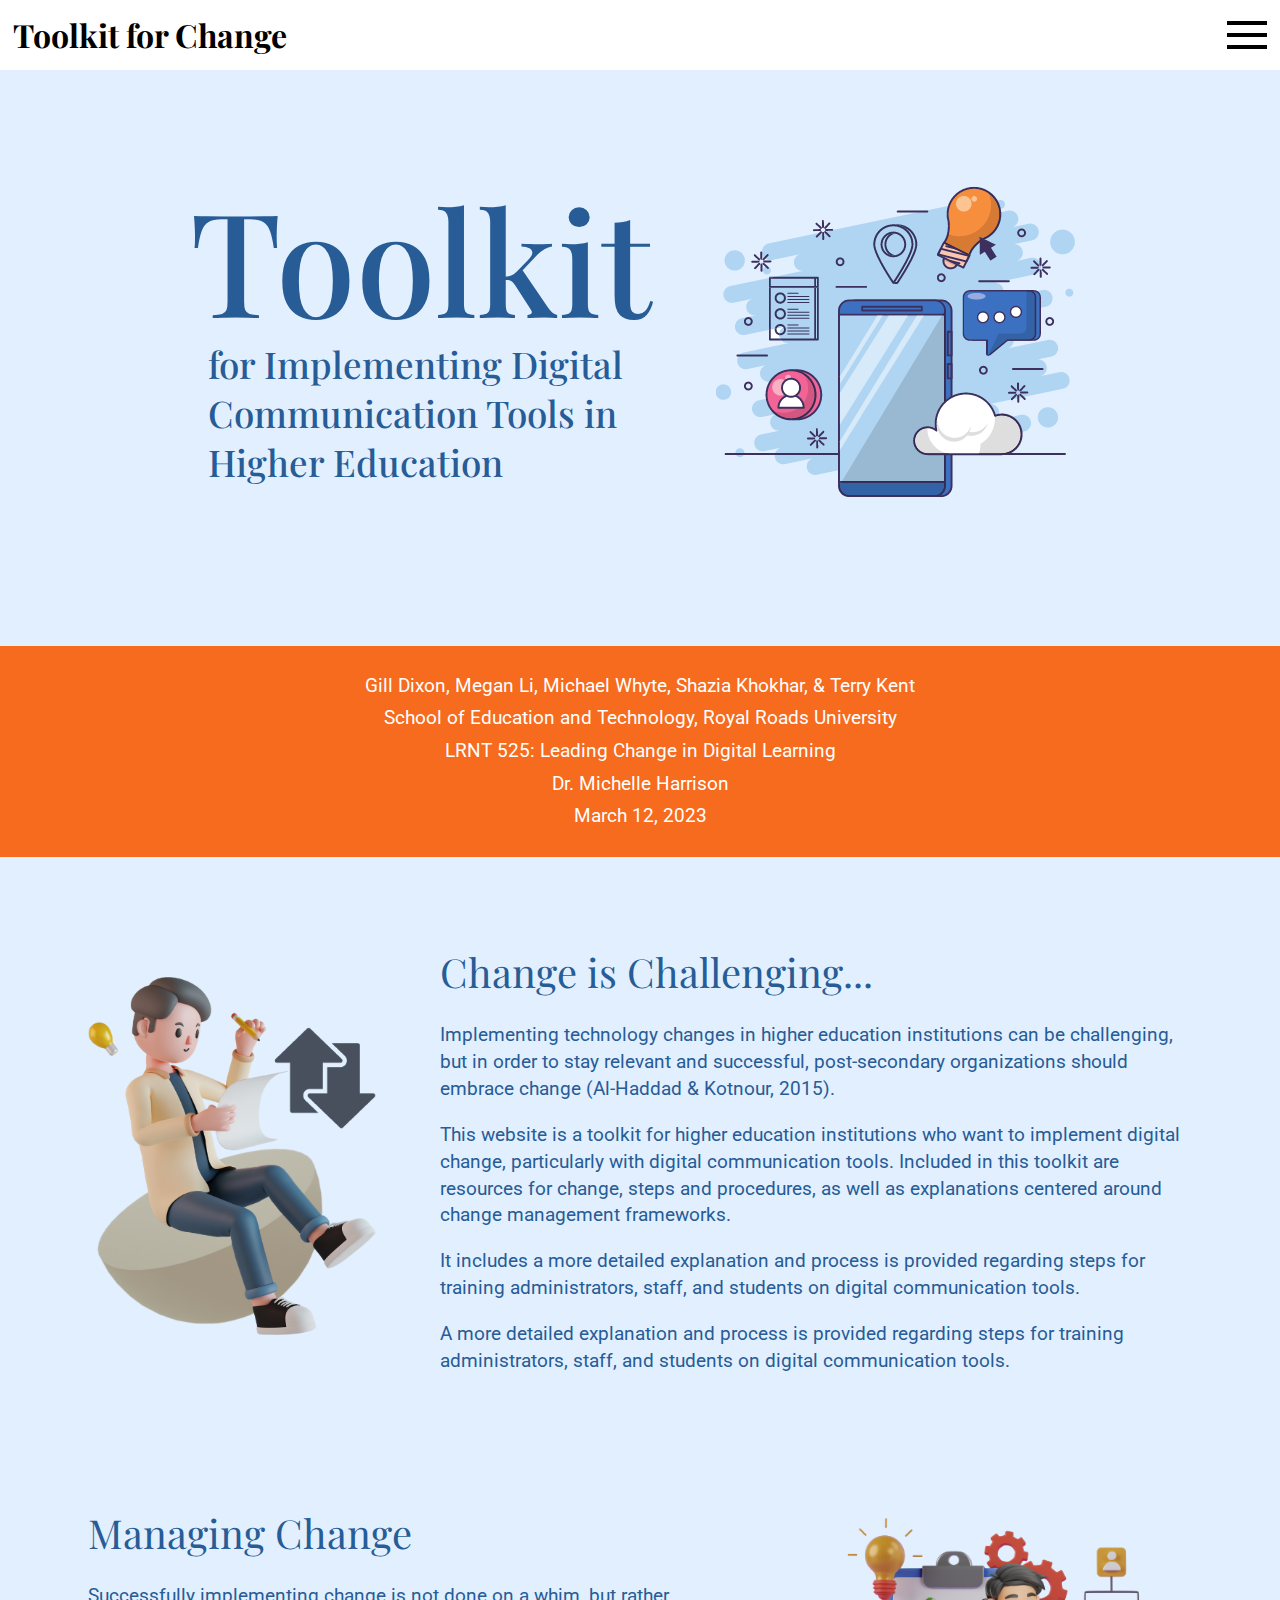
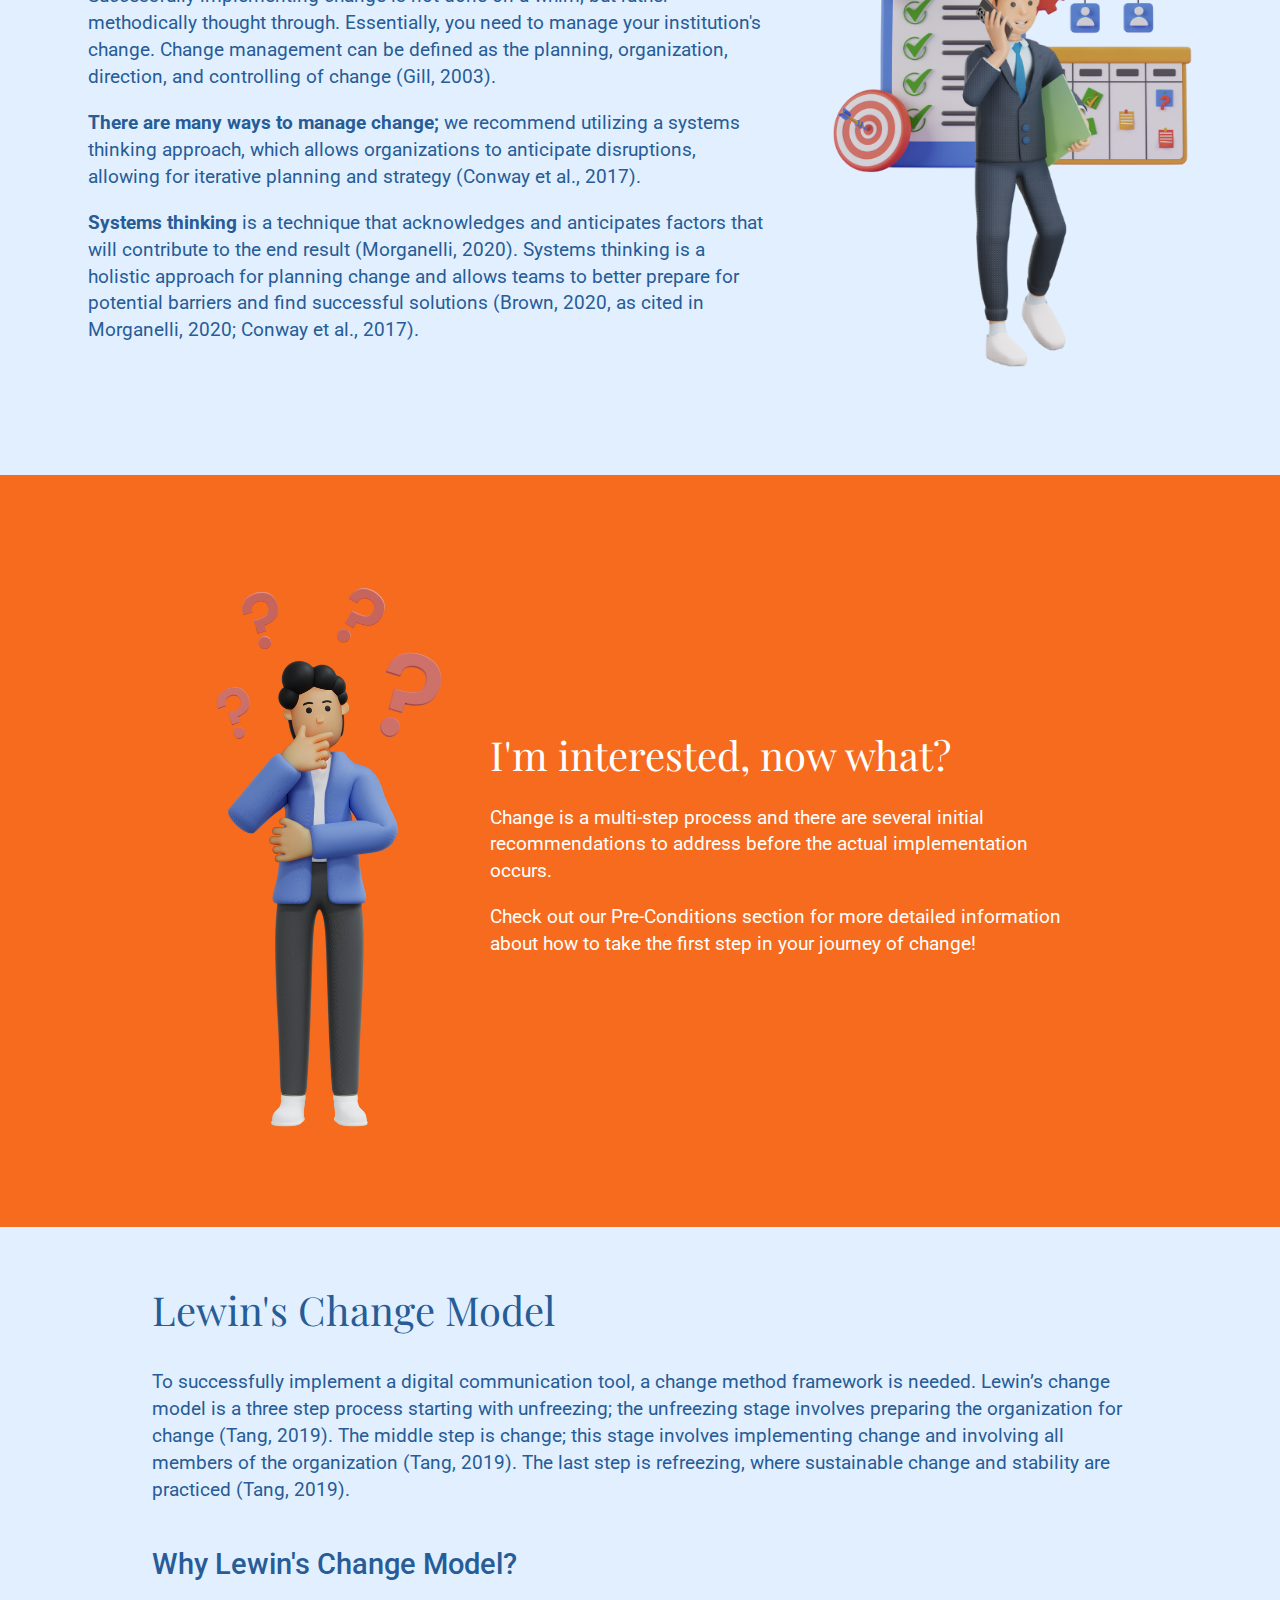
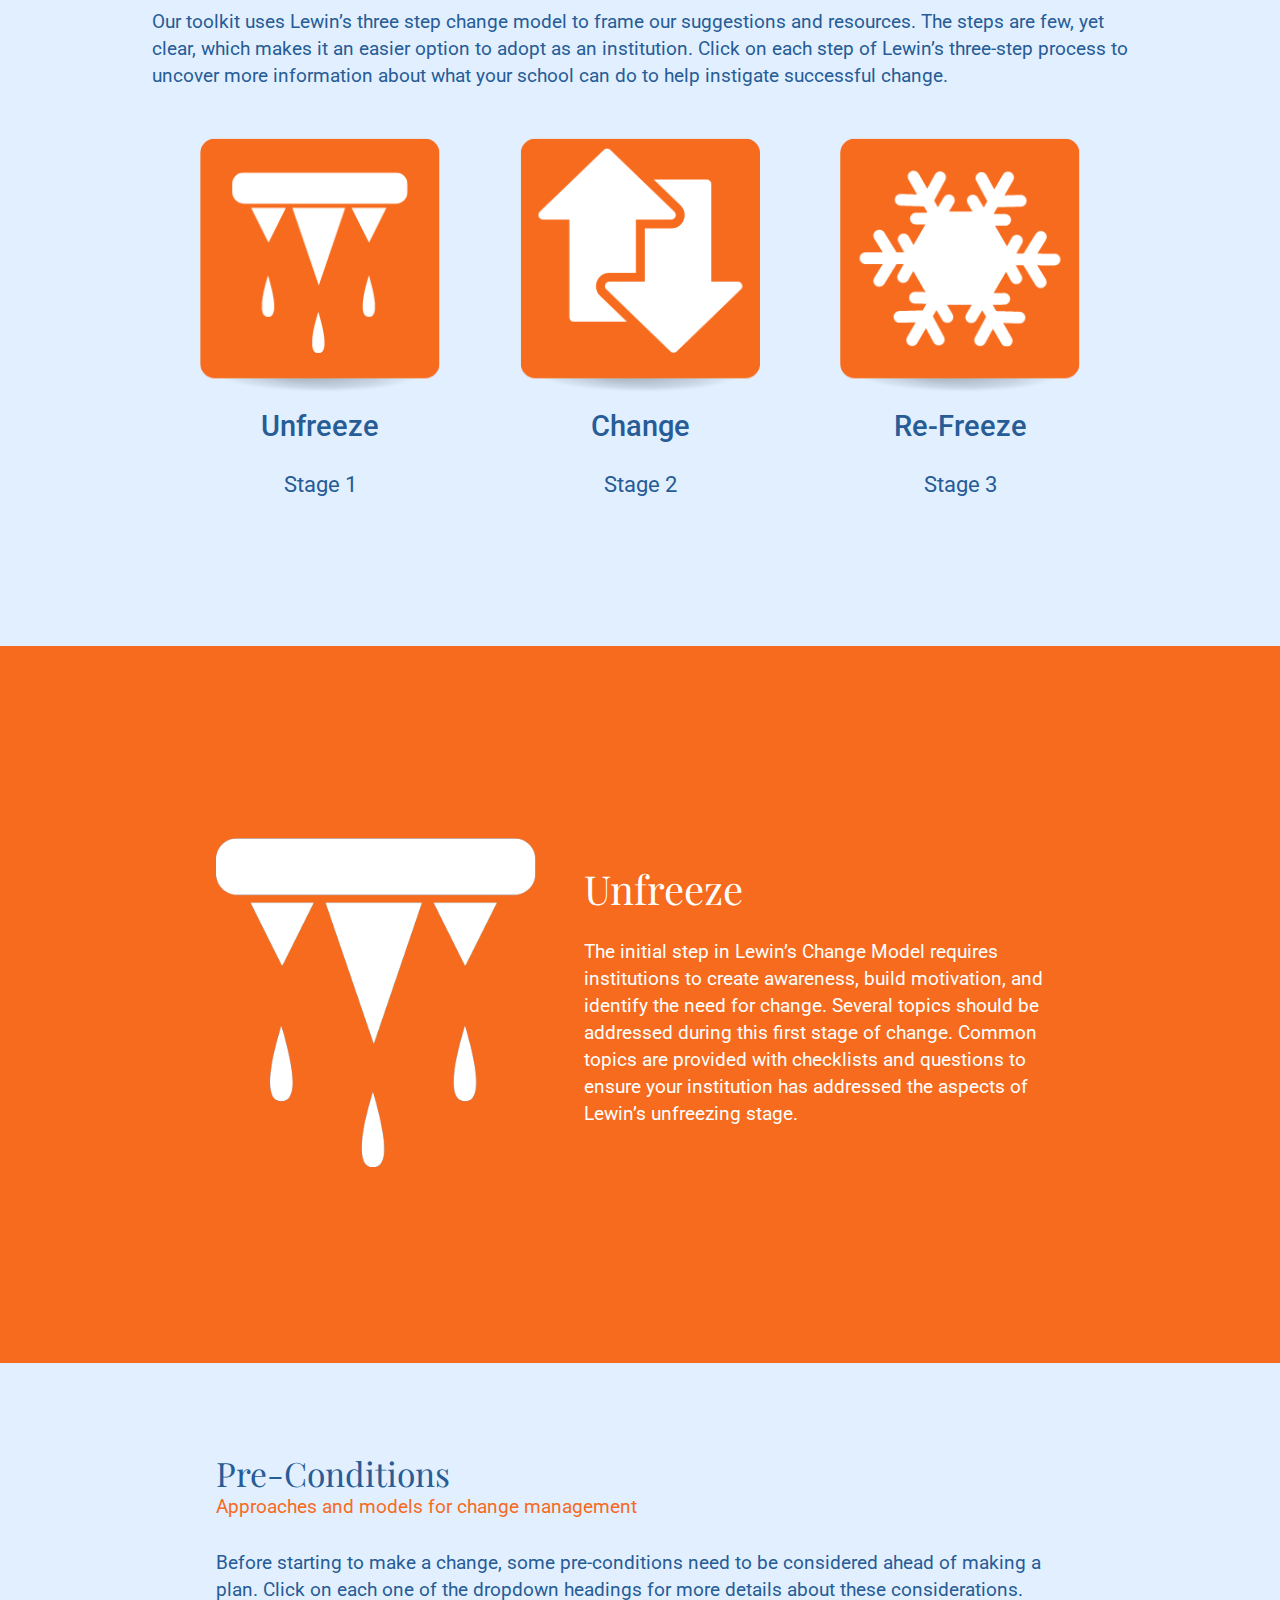
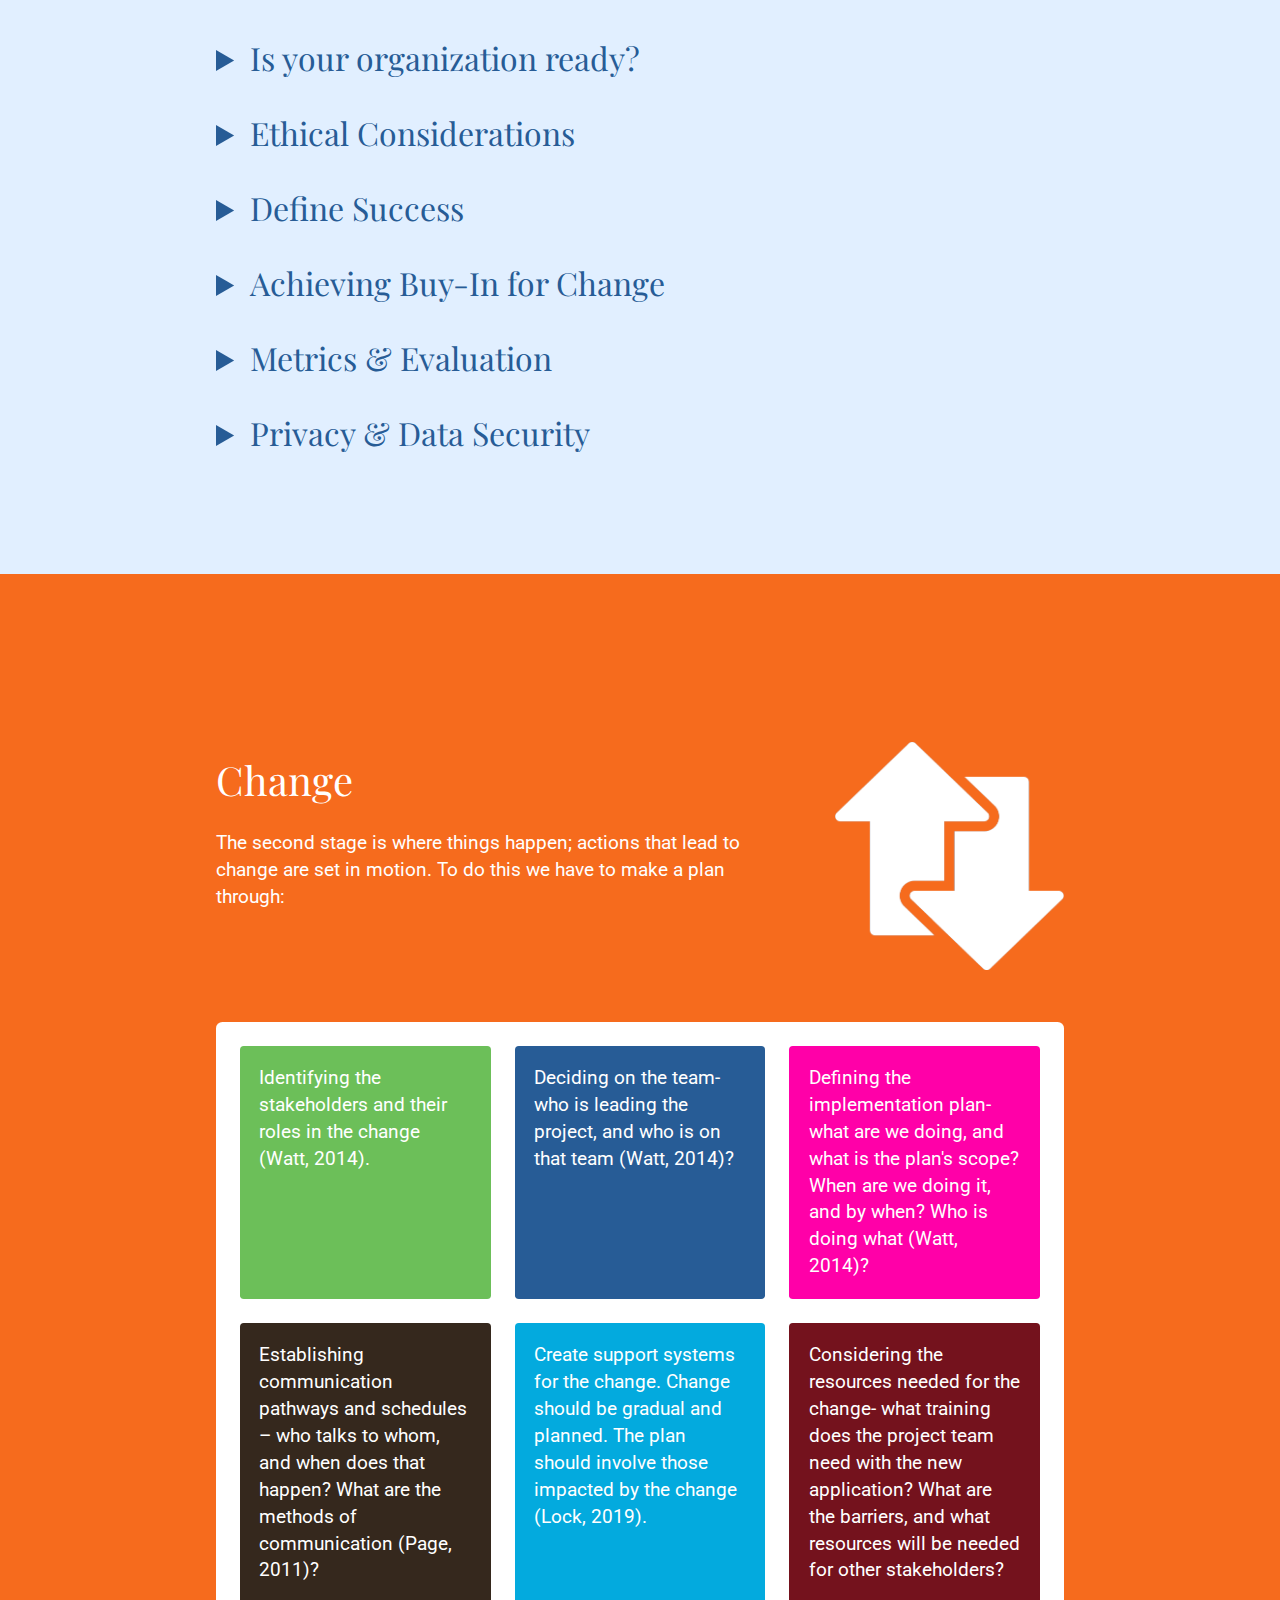
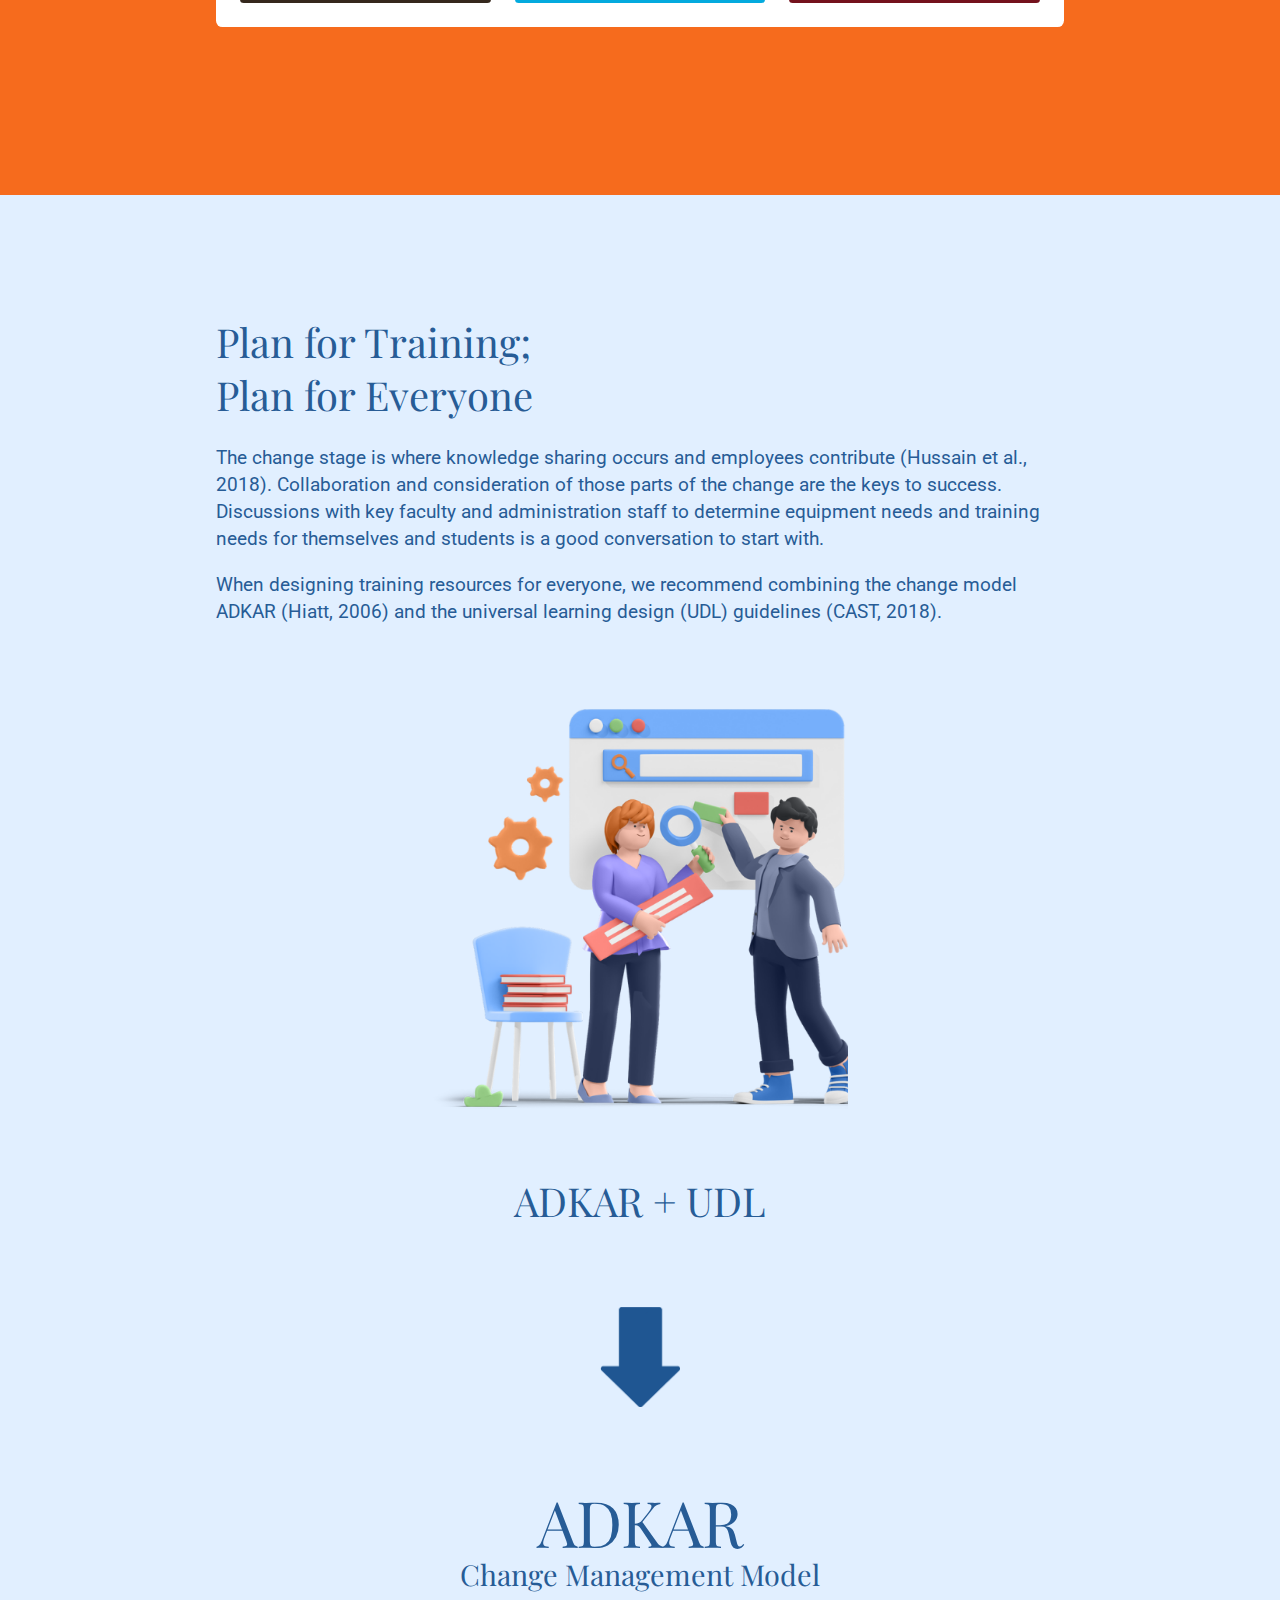
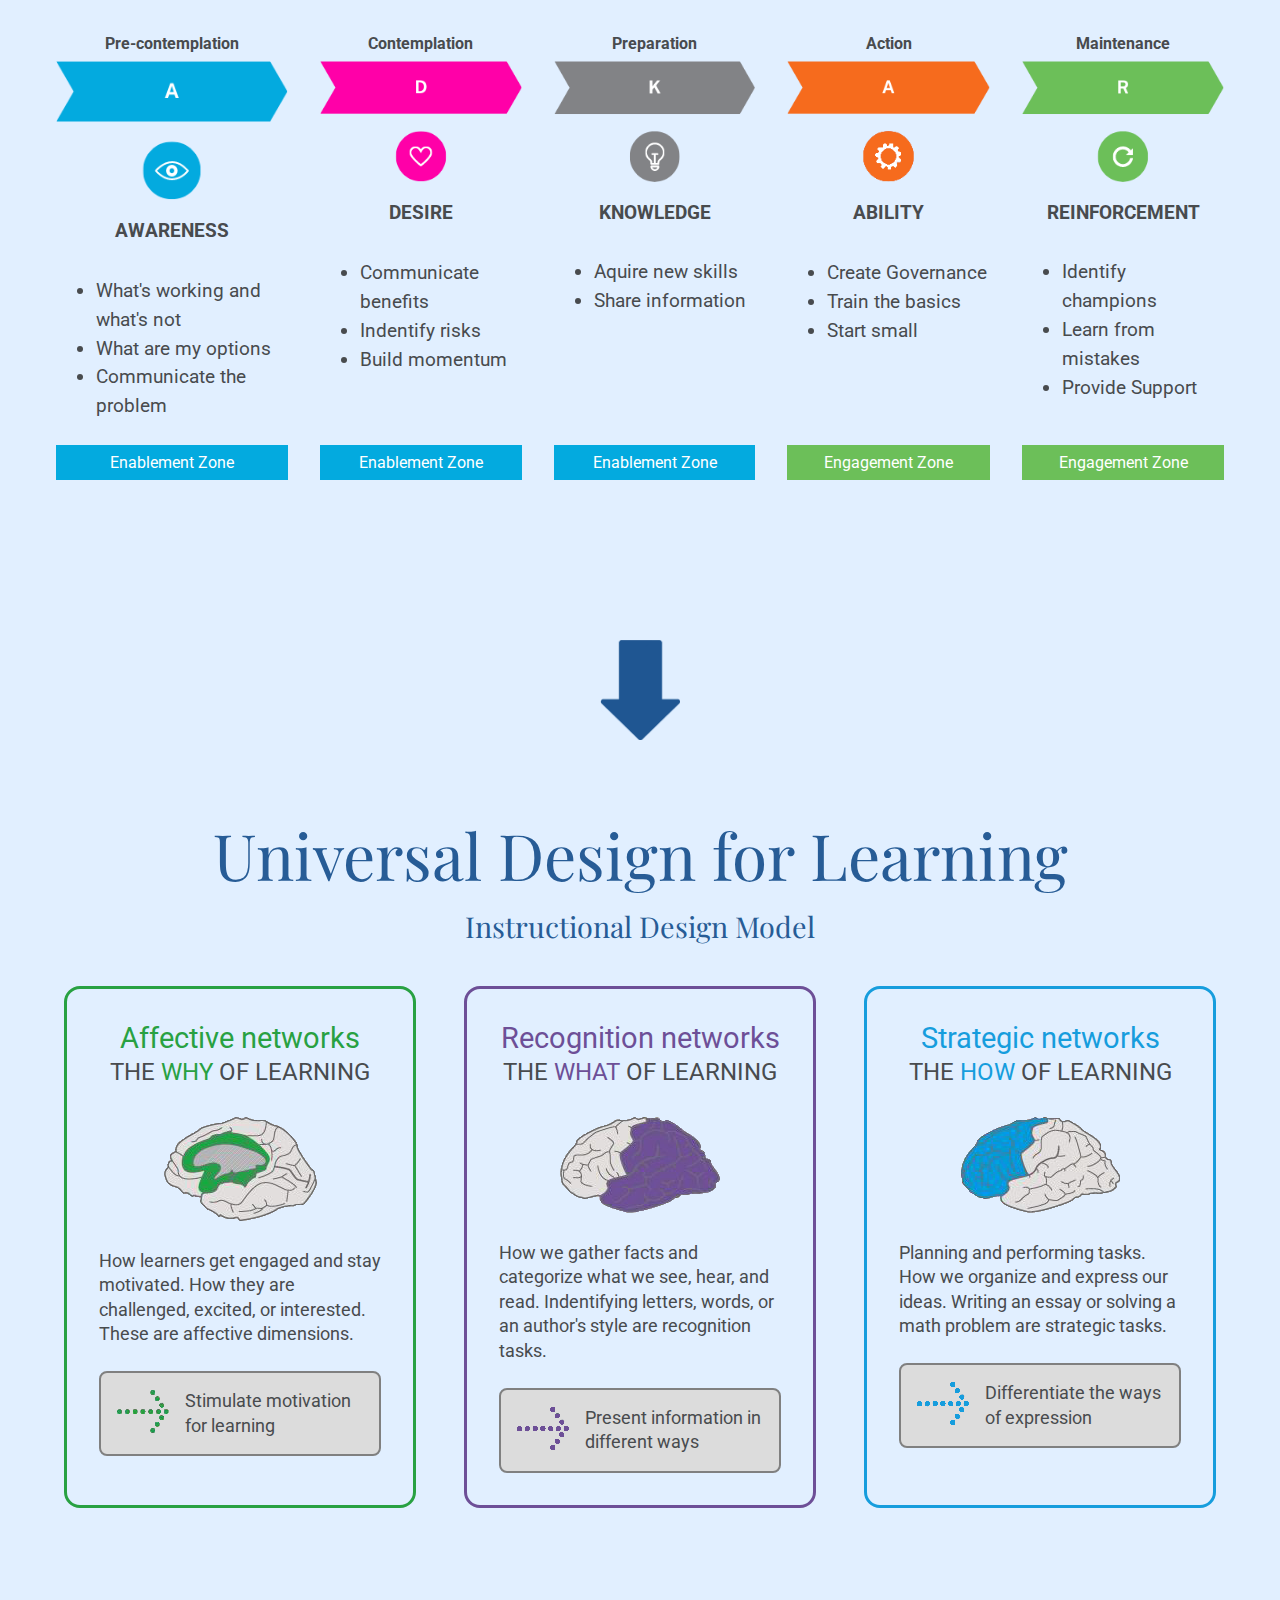
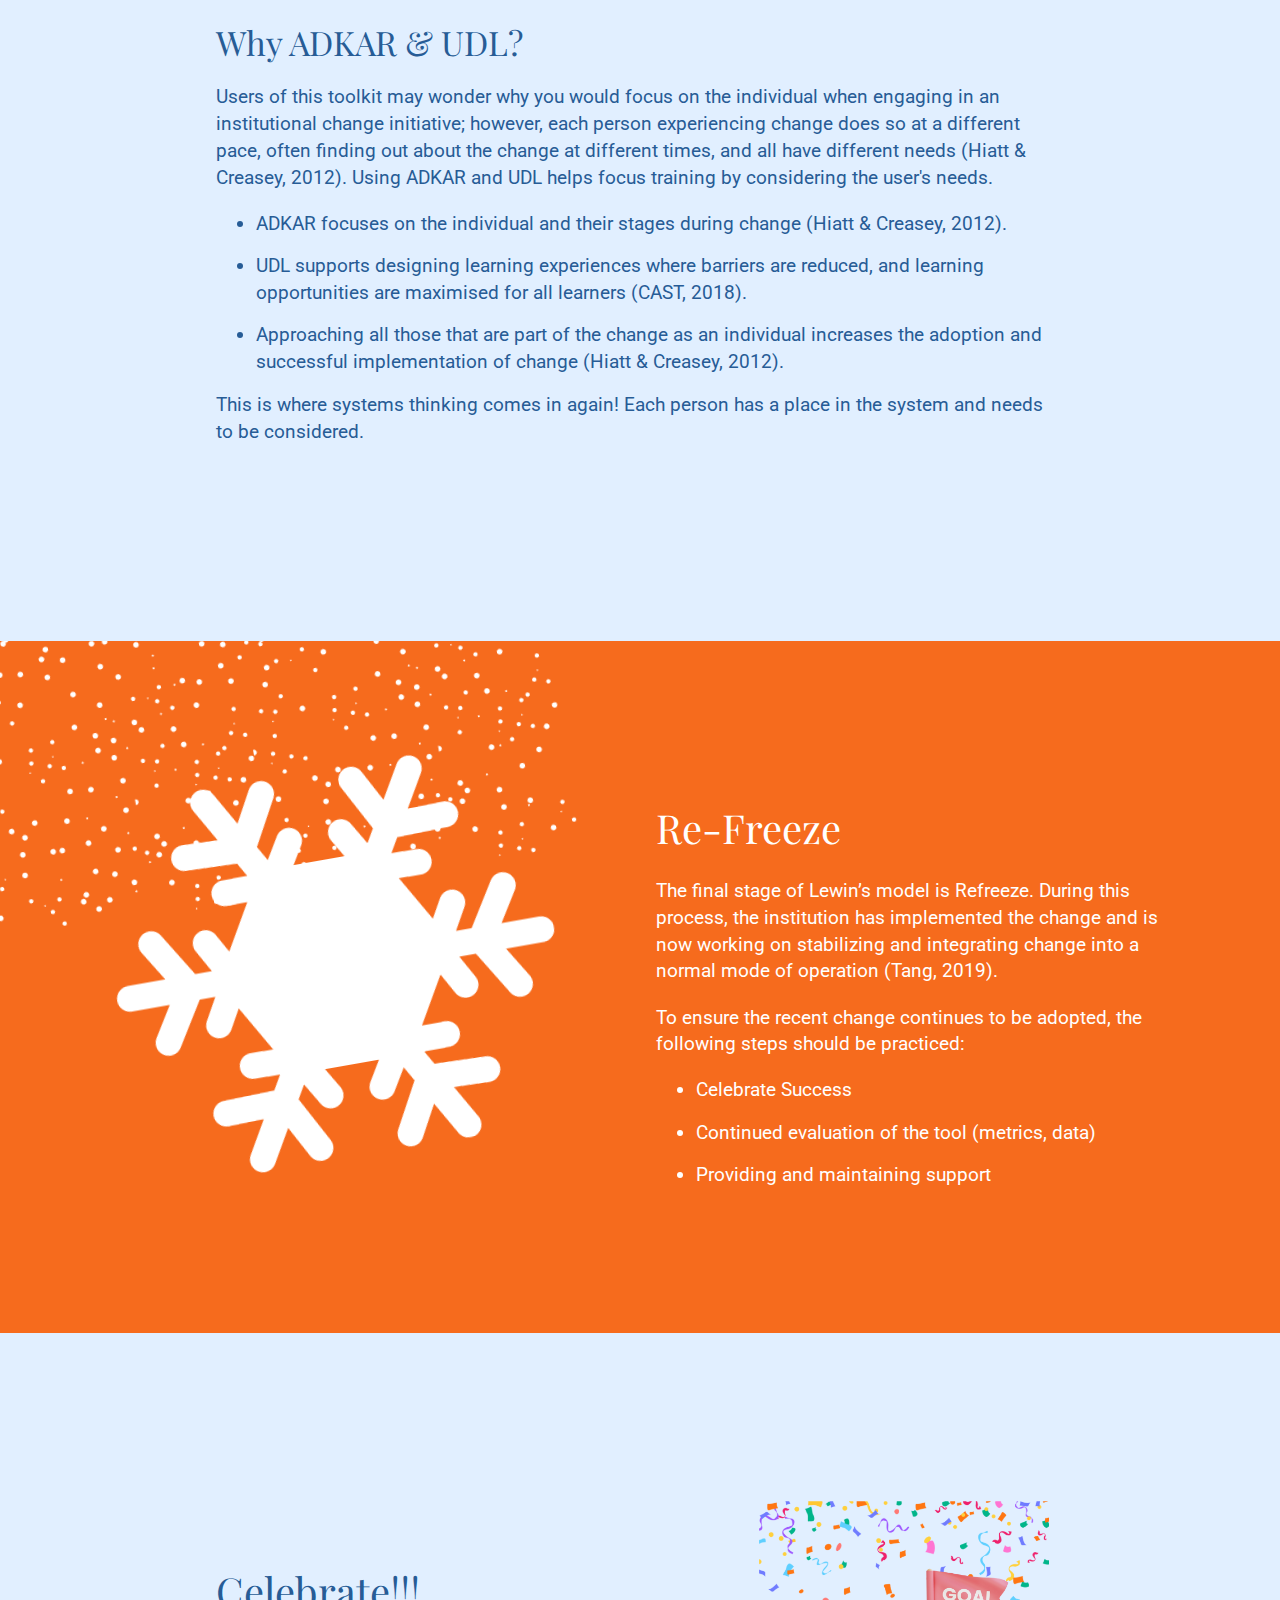
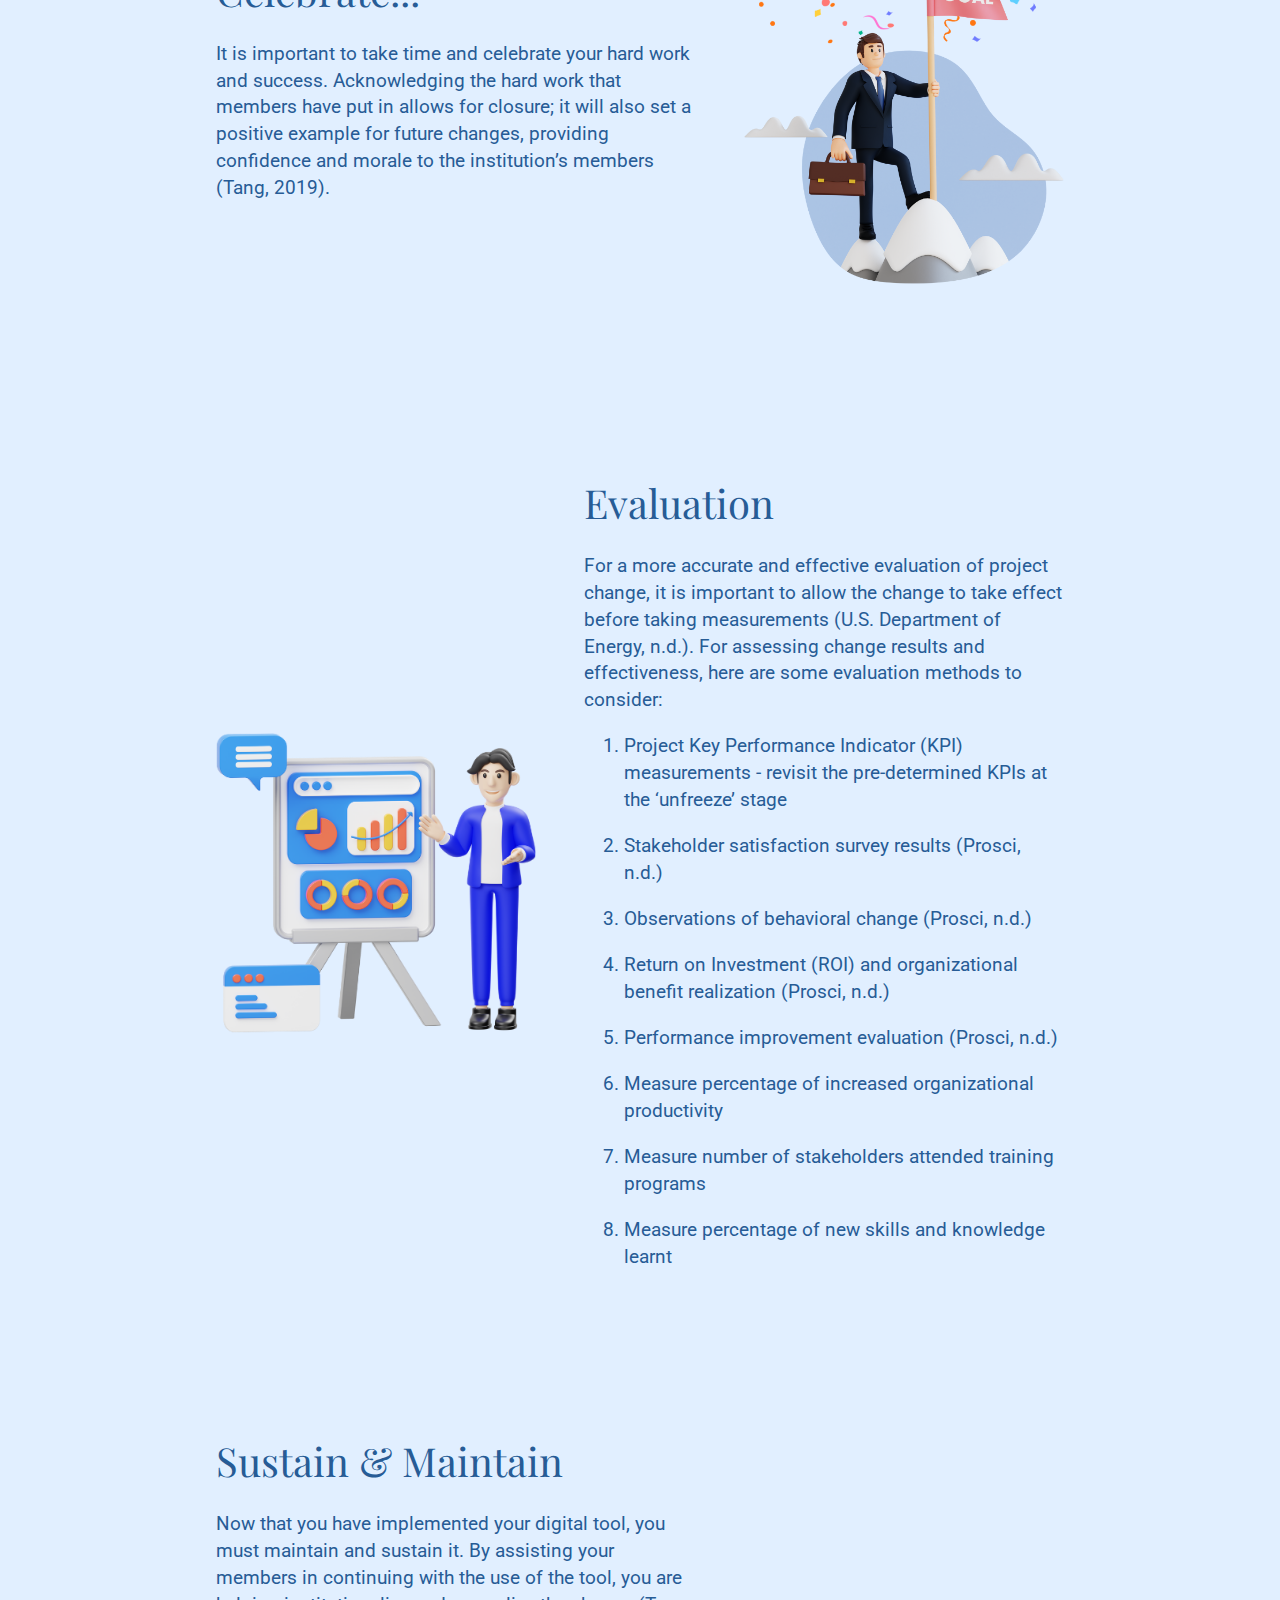
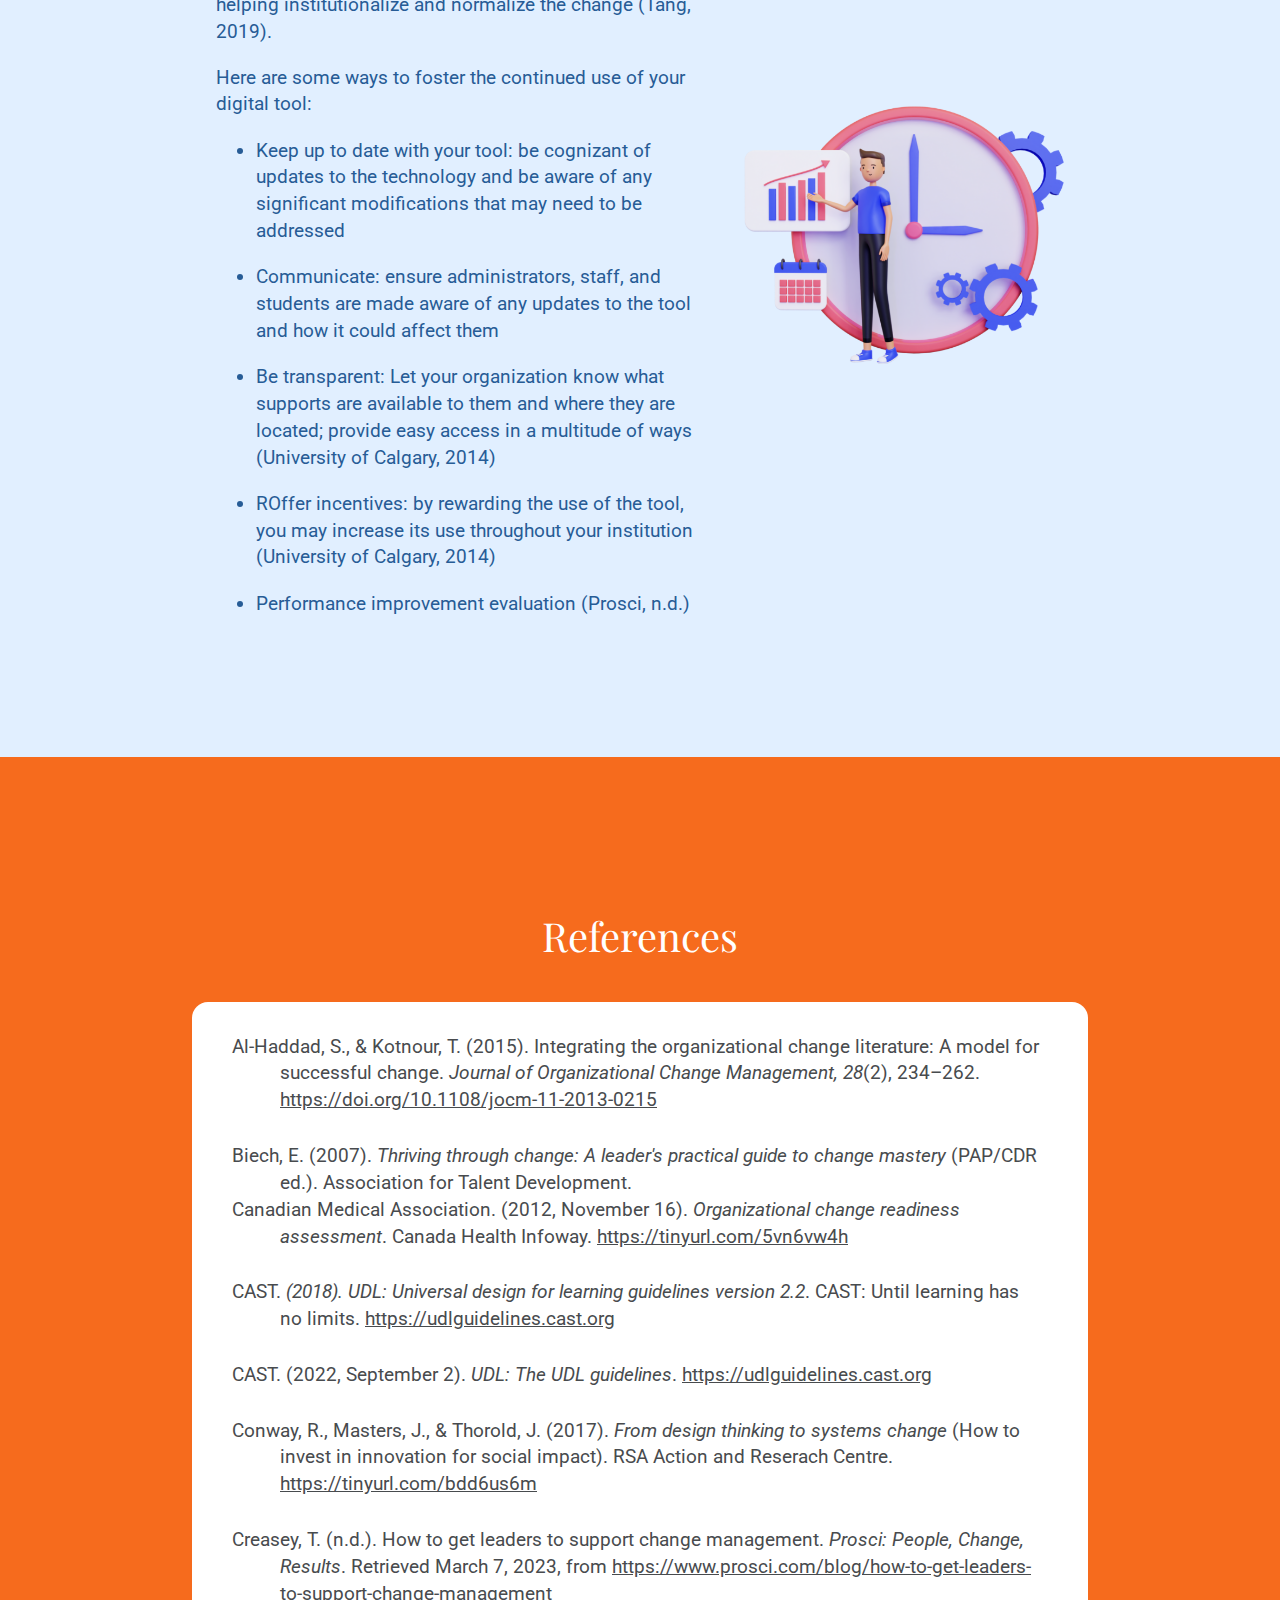
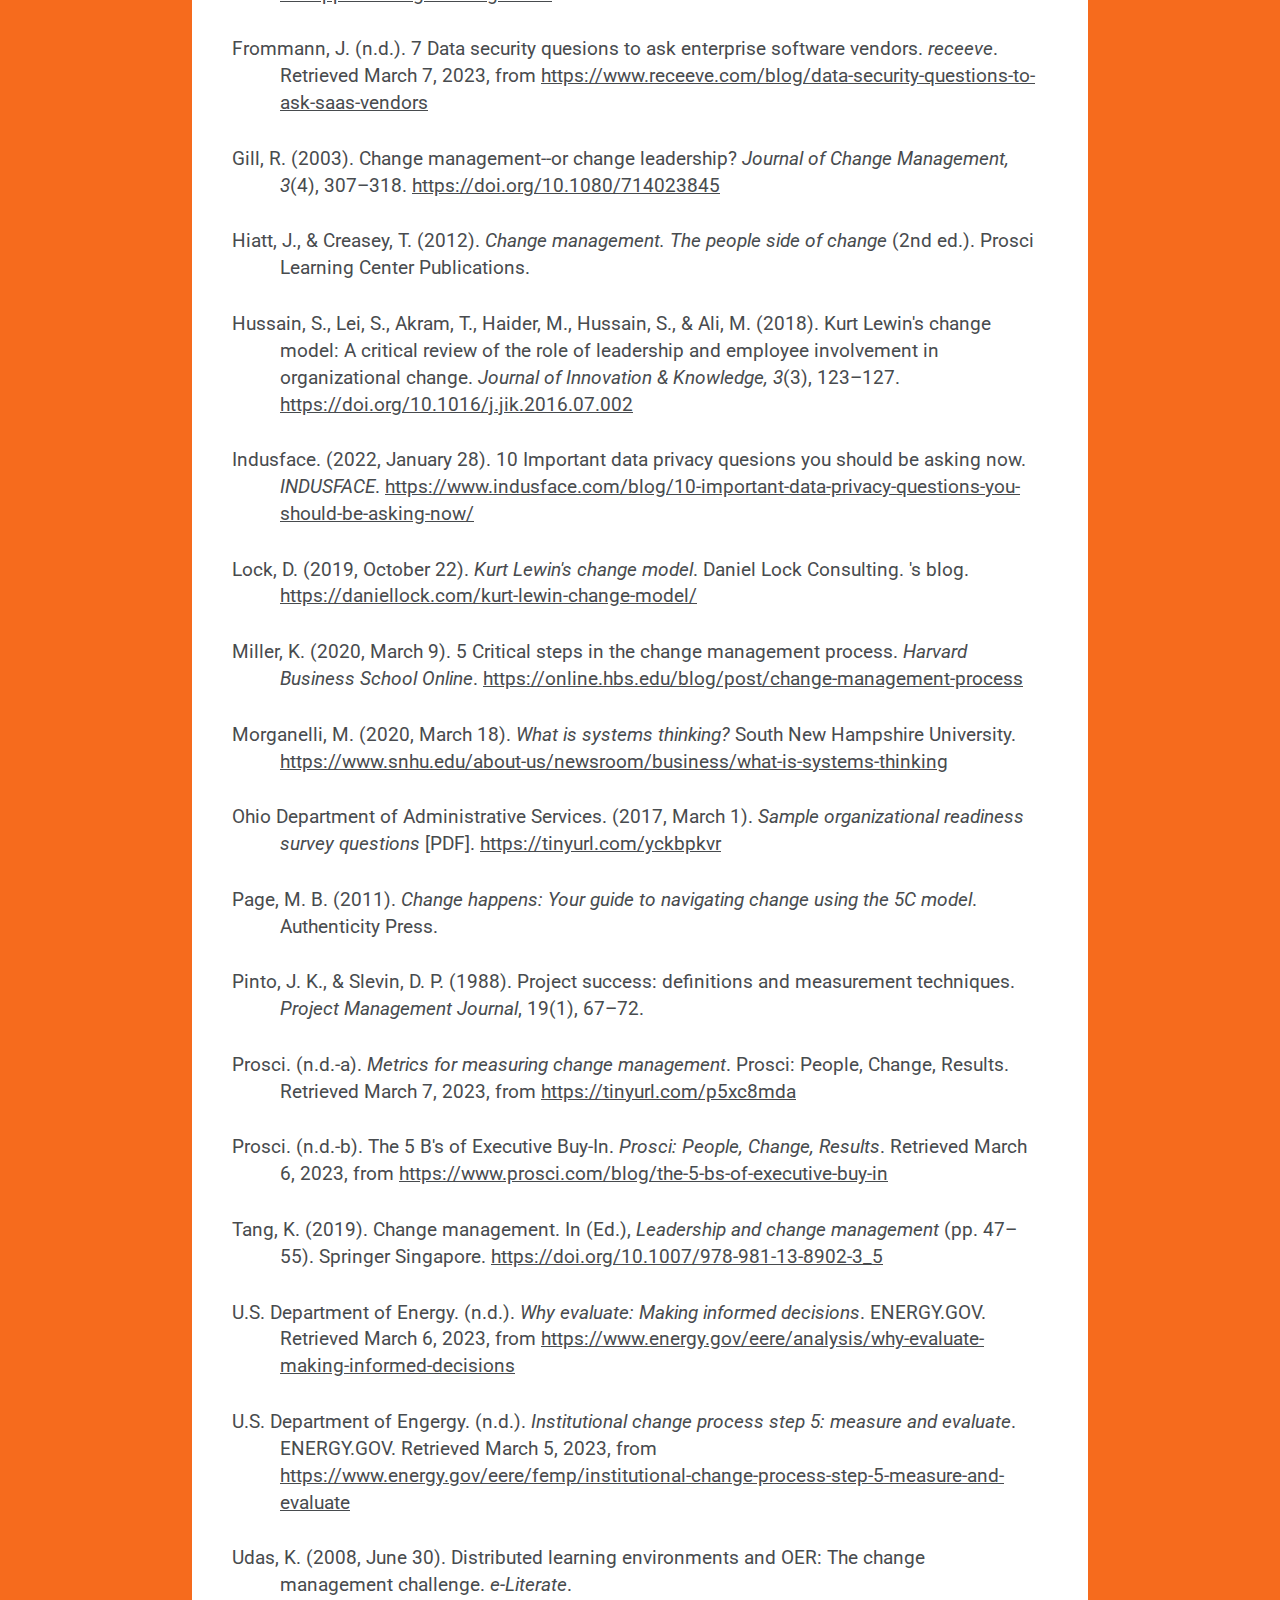
==== commit 8a6d2f15: "Add reference list" ====
--- a/docs/index.html
+++ b/docs/index.html
@@ -28,24 +28,24 @@
                 <div class="bottom-header no-transition" id="bottom-header">
                     <nav>
                         <ul>
-                            <li><a href="#home">Home</a></li>
-                            <li><a href="#change-is-challenging">Challenge</a></li>
-                            <li><a href="#managing-change">Managing Change</a></li>
-                            <li><a href="#interested">I'm Interested</a></li>
-                            <li><a href="#change-model">Lewin's Change Model</a></li>
-                            <li><a href="#unfreeze" class="sub-section-link"><span>1.</span> <span>Unfreeze</span></a></li>
-                            <li><a href="#pre-conditions" class="sub-sub-section-link"><span>a.</span> <span>Pre-Conditions</span></a></li>
-                            <li><a href="#change" class="sub-section-link"><span>2.</span> <span>Change</span></a></li>
-                            <li><a href="#training" class="sub-sub-section-link"><span>a.</span> <span>Training</span></a></li>
-                            <li><a href="#adkar" class="sub-sub-section-link"><span>b.</span> <span>ADKAR</span></a></li>
-                            <li><a href="#udl" class="sub-sub-section-link"><span>c.</span> <span>UDL</span></a></li>
-                            <li><a href="#why-adkar-udl" class="sub-sub-section-link"><span>d.</span> <span>Why ADKAR & UDL</span></a></li>
-                            <li><a href="#freeze" class="sub-section-link"><span>3.</span> <span>Re-Freeze</span></a></li>
-                            <li><a href="#celebrate" class="sub-sub-section-link"><span>a.</span> <span>Celebrate</span></a></li>
-                            <li><a href="#evaluation" class="sub-sub-section-link"><span>b.</span> <span>Evaluation</span></a></li>
-                            <li><a href="#sustainment" class="sub-sub-section-link"><span>c.</span> <span>Sustainment</span></a></li>
-                            <li><a href="#references">References</a></li>
-                            <li><a href="#credits">Credits</a></li>
+                            <li class="nav-link-top-level"><a href="#home">Home</a></li>
+                            <li class="nav-link-top-level"><a href="#change-is-challenging">Challenge</a></li>
+                            <li class="nav-link-top-level"><a href="#managing-change">Managing Change</a></li>
+                            <li class="nav-link-top-level"><a href="#interested">I'm Interested</a></li>
+                            <li class="nav-link-top-level"><a href="#change-model">Lewin's Change Model</a></li>
+                            <li class="nav-link-sub-level"><a href="#unfreeze" class="sub-section-link"><span>1.</span> <span>Unfreeze</span></a></li>
+                            <li class="nav-link-sub-sub-level"><a href="#pre-conditions" class="sub-sub-section-link"><span>a.</span> <span>Pre-Conditions</span></a></li>
+                            <li class="nav-link-sub-level"><a href="#change" class="sub-section-link"><span>2.</span> <span>Change</span></a></li>
+                            <li class="nav-link-sub-sub-level"><a href="#training" class="sub-sub-section-link"><span>a.</span> <span>Training</span></a></li>
+                            <li class="nav-link-sub-sub-level"><a href="#adkar" class="sub-sub-section-link"><span>b.</span> <span>ADKAR</span></a></li>
+                            <li class="nav-link-sub-sub-level"><a href="#udl" class="sub-sub-section-link"><span>c.</span> <span>UDL</span></a></li>
+                            <li class="nav-link-sub-sub-level"><a href="#why-adkar-udl" class="sub-sub-section-link"><span>d.</span> <span>Why ADKAR & UDL</span></a></li>
+                            <li class="nav-link-sub-level"><a href="#freeze" class="sub-section-link"><span>3.</span> <span>Re-Freeze</span></a></li>
+                            <li class="nav-link-sub-sub-level"><a href="#celebrate" class="sub-sub-section-link"><span>a.</span> <span>Celebrate</span></a></li>
+                            <li class="nav-link-sub-sub-level"><a href="#evaluation" class="sub-sub-section-link"><span>b.</span> <span>Evaluation</span></a></li>
+                            <li class="nav-link-sub-sub-level"><a href="#sustainment" class="sub-sub-section-link"><span>c.</span> <span>Sustainment</span></a></li>
+                            <li class="nav-link-"><a href="#references">References</a></li>
+                            <li class="nav-link-"><a href="#credits">Credits</a></li>
                         </ul>
                     </nav>
                 </div>
@@ -311,8 +311,39 @@
 
                                             <p>Below is a table outlining methods of improving leadership buy-in:</p>
 
-                                            <div class="image-container">
-                                                <img src="images/placeholder-wide.png" alt="Placeholder">
+                                            <div class="table-container">
+                                                <table class="leadership-table">
+                                                    <thead>
+                                                        <tr>
+                                                            <th>Leadership</th>
+                                                            <th>Tools</th>
+                                                        </tr>
+                                                    </thead>
+                                                    <tbody>
+                                                        <tr>
+                                                            <td>
+                                                                <ul>
+                                                                    <li>Help leaders understand the importance of change</li>
+                                                                    <li>Provide clear context and data to verify importance (Creasey, n.d.)</li>
+                                                                    <li>Focus on expected outcomes (Creasey, n.d.)</li>
+                                                                </ul>
+                                                            </td>
+                                                            <td>
+                                                                <ul>
+                                                                    <li>The 5 B's of Executive Buy-in
+                                                                        <ul>
+                                                                            <li>Best Practice</li>
+                                                                            <li>Business Case</li>
+                                                                            <li>Be Specific</li>
+                                                                            <li>Be Assertive</li>
+                                                                            <li>Bring in an Expert<br> (Prosci, n.d.)</li>
+                                                                        </ul>
+                                                                    </li>
+                                                                </ul>
+                                                            </td>
+                                                        </tr>
+                                                    </tbody>
+                                                </table>
                                             </div>
 
                                         </div>
@@ -735,9 +766,83 @@
                     </div>
                     <div class="reference-list-container">
                         <ul>
-                            <li>Bannerman, P. L. (2008, July 16). Defining project success. A multilevel framework. <a href="https://www.pmi.org/learning/library/defining-project-success-multilevel-framework-7096">https://www.pmi.org/learning/library/defining-project-success-multilevel-framework-7096</a>
-                            </li>
-                            <li>Bell, M. (2021, September 8). PMP exam prep: Return on investment (ROI). Project Management Academy Resources. <a href="https://projectmanagementacademy.net/resources/blog/return-on-investment/">https://projectmanagementacademy.net/resources/blog/return-on-investment/</a>
+                            <li>
+                                Al-Haddad, S., & Kotnour, T. (2015). Integrating the organizational change literature: A model for successful change. <i>Journal of Organizational Change Management, 28</i>(2), 234–262. <a href="https://doi.org/10.1108/jocm-11-2013-0215">https://doi.org/10.1108/jocm-11-2013-0215<a>
+                            </li>
+                            <li>
+                                Biech, E. (2007). <i>Thriving through change: A leader's practical guide to change mastery</i> (PAP/CDR ed.). Association for Talent Development.
+                            </li>
+                            <li>
+                                Canadian Medical Association. (2012, November 16). <i>Organizational change readiness assessment</i>. Canada Health Infoway. <a href="https://tinyurl.com/5vn6vw4h">https://tinyurl.com/5vn6vw4h</a>
+                            </li>
+                            <li>
+                                CAST. <i>(2018). UDL: Universal design for learning guidelines version 2.2</i>. CAST: Until learning has no limits. <a href="https://udlguidelines.cast.org">https://udlguidelines.cast.org</a>
+                            </li>
+                            <li>
+                                CAST. (2022, September 2). <i>UDL: The UDL guidelines</i>. <a href="https://udlguidelines.cast.org">https://udlguidelines.cast.org</a>
+                            </li>
+                            <li>
+                                Conway, R., Masters, J., & Thorold, J. (2017). <i>From design thinking to systems change</i> (How to invest in innovation for social impact). RSA Action and Reserach Centre. <a href="https://tinyurl.com/bdd6us6m">https://tinyurl.com/bdd6us6m</a> 
+                            </li>
+                            <li>
+                                Creasey, T. (n.d.). How to get leaders to support change management. <i>Prosci: People, Change, Results</i>. Retrieved March 7, 2023, from <a href="https://www.prosci.com/blog/how-to-get-leaders-to-support-change-management">https://www.prosci.com/blog/how-to-get-leaders-to-support-change-management</a>
+                            </li>
+                            <li>
+                                Frommann, J. (n.d.). 7 Data security quesions to ask enterprise software vendors. <i>receeve</i>. Retrieved March 7, 2023, from <a href="https://www.receeve.com/blog/data-security-questions-to-ask-saas-vendors">https://www.receeve.com/blog/data-security-questions-to-ask-saas-vendors</a>
+                            </li>
+                            <li>
+                                Gill, R. (2003). Change management--or change leadership? <i>Journal of Change Management, 3</i>(4), 307–318. <a href="https://doi.org/10.1080/714023845">https://doi.org/10.1080/714023845</a>
+                            </li>
+                            <li>
+                                Hiatt, J., & Creasey, T. (2012). <i>Change management. The people side of change</i> (2nd ed.). Prosci Learning Center Publications.
+                            </li>
+                            <li>
+                                Hussain, S., Lei, S., Akram, T., Haider, M., Hussain, S., & Ali, M. (2018). Kurt Lewin's change model: A critical review of the role of leadership and employee involvement in organizational change. <i>Journal of Innovation & Knowledge, 3</i>(3), 123–127. <a href="https://doi.org/10.1016/j.jik.2016.07.002">https://doi.org/10.1016/j.jik.2016.07.002</a>
+                            </li>
+                            <li>
+                                Indusface. (2022, January 28). 10 Important data privacy quesions you should be asking now. <i>INDUSFACE</i>. <a href="https://www.indusface.com/blog/10-important-data-privacy-questions-you-should-be-asking-now/">https://www.indusface.com/blog/10-important-data-privacy-questions-you-should-be-asking-now/</a>
+                            </li>
+                            <li>
+                                Lock, D. (2019, October 22). <i>Kurt Lewin's change model</i>. Daniel Lock Consulting. 's blog. <a href="https://daniellock.com/kurt-lewin-change-model/">https://daniellock.com/kurt-lewin-change-model/</a>
+                            </li>
+                            <li>
+                                Miller, K. (2020, March 9). 5 Critical steps in the change management process. <i>Harvard Business School Online</i>. <a href="https://online.hbs.edu/blog/post/change-management-process">https://online.hbs.edu/blog/post/change-management-process</a>
+                            </li>
+                            <li>
+                                Morganelli, M. (2020, March 18). <i>What is systems thinking?</i> South New Hampshire University. <a href="https://www.snhu.edu/about-us/newsroom/business/what-is-systems-thinking">https://www.snhu.edu/about-us/newsroom/business/what-is-systems-thinking</a>
+                            </li>
+                            <li>
+                                Ohio Department of Administrative Services. (2017, March 1). <i>Sample organizational readiness survey questions</i> [PDF]. <a href="https://tinyurl.com/yckbpkvr">https://tinyurl.com/yckbpkvr</a> 
+                            </li>
+                            <li>
+                                Page, M. B. (2011). <i>Change happens: Your guide to navigating change using the 5C model</i>. Authenticity Press.
+                            </li>
+                            <li>
+                                Pinto, J. K., & Slevin, D. P. (1988). Project success: definitions and measurement techniques. <i>Project Management Journal</i>, 19(1), 67–72.
+                            </li>
+                            <li>
+                                Prosci. (n.d.-a). <i>Metrics for measuring change management</i>. Prosci: People, Change, Results. Retrieved March 7, 2023, from <a href="https://tinyurl.com/p5xc8mda">https://tinyurl.com/p5xc8mda</a>
+                            </li>
+                            <li>
+                                Prosci. (n.d.-b). The 5 B's of Executive Buy-In. <i>Prosci: People, Change, Results</i>. Retrieved March 6, 2023, from <a href="https://www.prosci.com/blog/the-5-bs-of-executive-buy-in">https://www.prosci.com/blog/the-5-bs-of-executive-buy-in</a>
+                            </li>
+                            <li>
+                                Tang, K. (2019). Change management. In (Ed.), <i>Leadership and change management</i> (pp. 47–55). Springer Singapore. <a href="https://doi.org/10.1007/978-981-13-8902-3_5">https://doi.org/10.1007/978-981-13-8902-3_5</a>
+                            </li>
+                            <li>
+                                U.S. Department of Energy. (n.d.). <i>Why evaluate: Making informed decisions</i>. ENERGY.GOV. Retrieved March 6, 2023, from <a href="https://www.energy.gov/eere/analysis/why-evaluate-making-informed-decisions">https://www.energy.gov/eere/analysis/why-evaluate-making-informed-decisions</a>
+                            </li>
+                            <li>
+                                U.S. Department of Engergy. (n.d.). <i>Institutional change process step 5: measure and evaluate</i>. ENERGY.GOV. Retrieved March 5, 2023, from <a href="https://www.energy.gov/eere/femp/institutional-change-process-step-5-measure-and-evaluate">https://www.energy.gov/eere/femp/institutional-change-process-step-5-measure-and-evaluate</a>
+                            </li>
+                            <li>
+                                Udas, K. (2008, June 30). Distributed learning environments and OER: The change management challenge. <i>e-Literate</i>. <a href="https://web.archive.org/web/20160310065432/http://mfeldstein.com/author/ken-udas/">https://web.archive.org/web/20160310065432/http://mfeldstein.com/author/ken-udas/</a> 
+                            </li>
+                            <li>
+                                Watt, A. (2014). <i>Project management</i> (2nd ed.). BC Campus. <a href="https://opentextbc.ca/projectmanagement/">https://opentextbc.ca/projectmanagement/</a>
+                            </li>
+                            <li>
+                                Weiner, B. J. (2009). A theory of organizational readiness for change. <i>Implementation Science, 4</i>(1). <a href="https://doi.org/10.1186/1748-5908-4-67">https://doi.org/10.1186/1748-5908-4-67</a>
                             </li>
                         </ul>
                     </div>
--- a/docs/styles/styles.css
+++ b/docs/styles/styles.css
@@ -27,6 +27,10 @@
 
 li {
     font-size: 1.2em;
+}
+
+nav li {
+    font-size: 1em;
 }
 
 /* Fonts */
@@ -132,7 +136,7 @@
 .bottom-header {
     background-color: var(--white);
     top: var(--header-height);
-    height: 100%;
+    height: calc(100% - var(--header-height));
     left: 0;
     width: 100%;
     transform: translateX(100%);
@@ -146,8 +150,17 @@
     transition-duration: 0.3s;
 }
 
+body.show-menu {
+    overflow: hidden;
+}
+
 .bottom-header.no-transition {
     transition-duration: 0s;
+}
+
+.bottom-header nav {
+    height: 100%;
+    overflow: scroll;
 }
 
 .bottom-header nav ul {
@@ -155,6 +168,14 @@
     padding: 0;
     list-style: none;
 }
+
+/* .bottom-header nav li {
+    grid-column: span 2;
+}
+
+.bottom-header nav .nav-link-sub-sub-level {
+    grid-column: span 1;
+} */
 
 .bottom-header nav a {
     color: var(--black);
@@ -208,7 +229,7 @@
 
     .show-menu .bottom-header {
         transform: initial;
-        height: 38em;
+        height: 50em;
     }
 
     .bottom-header nav a {
@@ -722,8 +743,56 @@
     margin-bottom: 2em;
 }
 
-.pre-conditions .buy-in .image-container {
-    max-width: initial;
+.pre-conditions .buy-in table {
+    background-color: white;
+    border: 1px solid #ccc;
+    border-radius: 0.4em;
+    border-collapse: collapse;
+    table-layout: fixed;
+    width: 100%;
+    color: var(--black);
+    overflow: hidden;
+}
+
+.pre-conditions .buy-in ul {
+    padding: 0;
+    margin-left: 1em;
+}
+
+.pre-conditions .buy-in li {
+    margin-bottom: 0.75em;
+    line-height: 1.4;
+}
+
+.pre-conditions .buy-in li li {
+    font-size: 1em;
+    margin-bottom: 0.5em;
+}
+
+.pre-conditions .buy-in th
+.pre-conditions .buy-in td {
+    max-width: 50%;
+}
+
+.pre-conditions .buy-in th {
+    padding: 1em;
+}
+
+.pre-conditions .buy-in td {
+    border: 1px solid #ccc;
+    padding: 1.25em;
+    vertical-align: text-top;
+}
+
+
+.pre-conditions .buy-in th:first-child {
+    background-color: var(--orange);
+    color: white;
+}
+
+.pre-conditions .buy-in th:last-child {
+    background-color: var(--blue-dark);
+    color: white;
 }
 
 .pre-conditions .evaluation li {
@@ -1968,7 +2037,7 @@
 .references .reference-list-container {
     background-color: var(--white);
     color: var(--black);
-    padding: 1.5em;
+    padding: 2em;
     border-radius: 1em;
     margin-bottom: 1.5em; 
 }
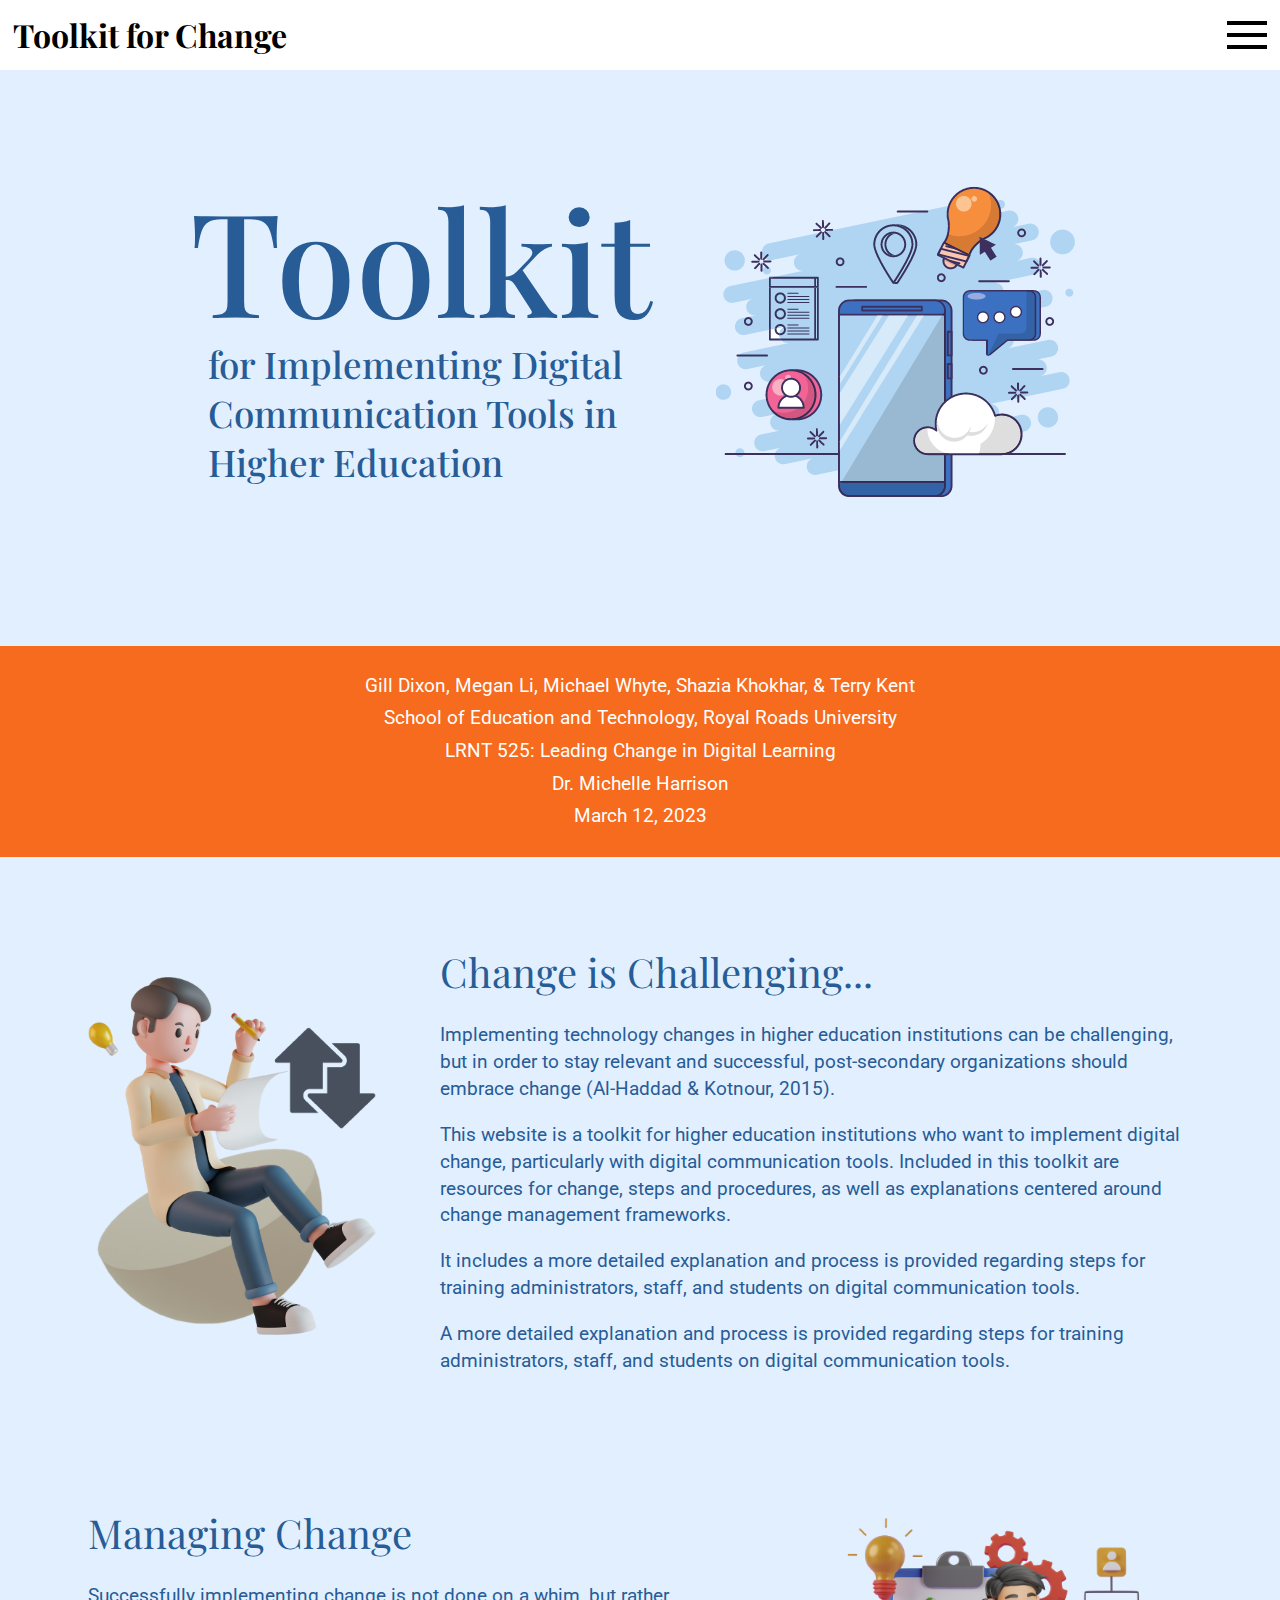
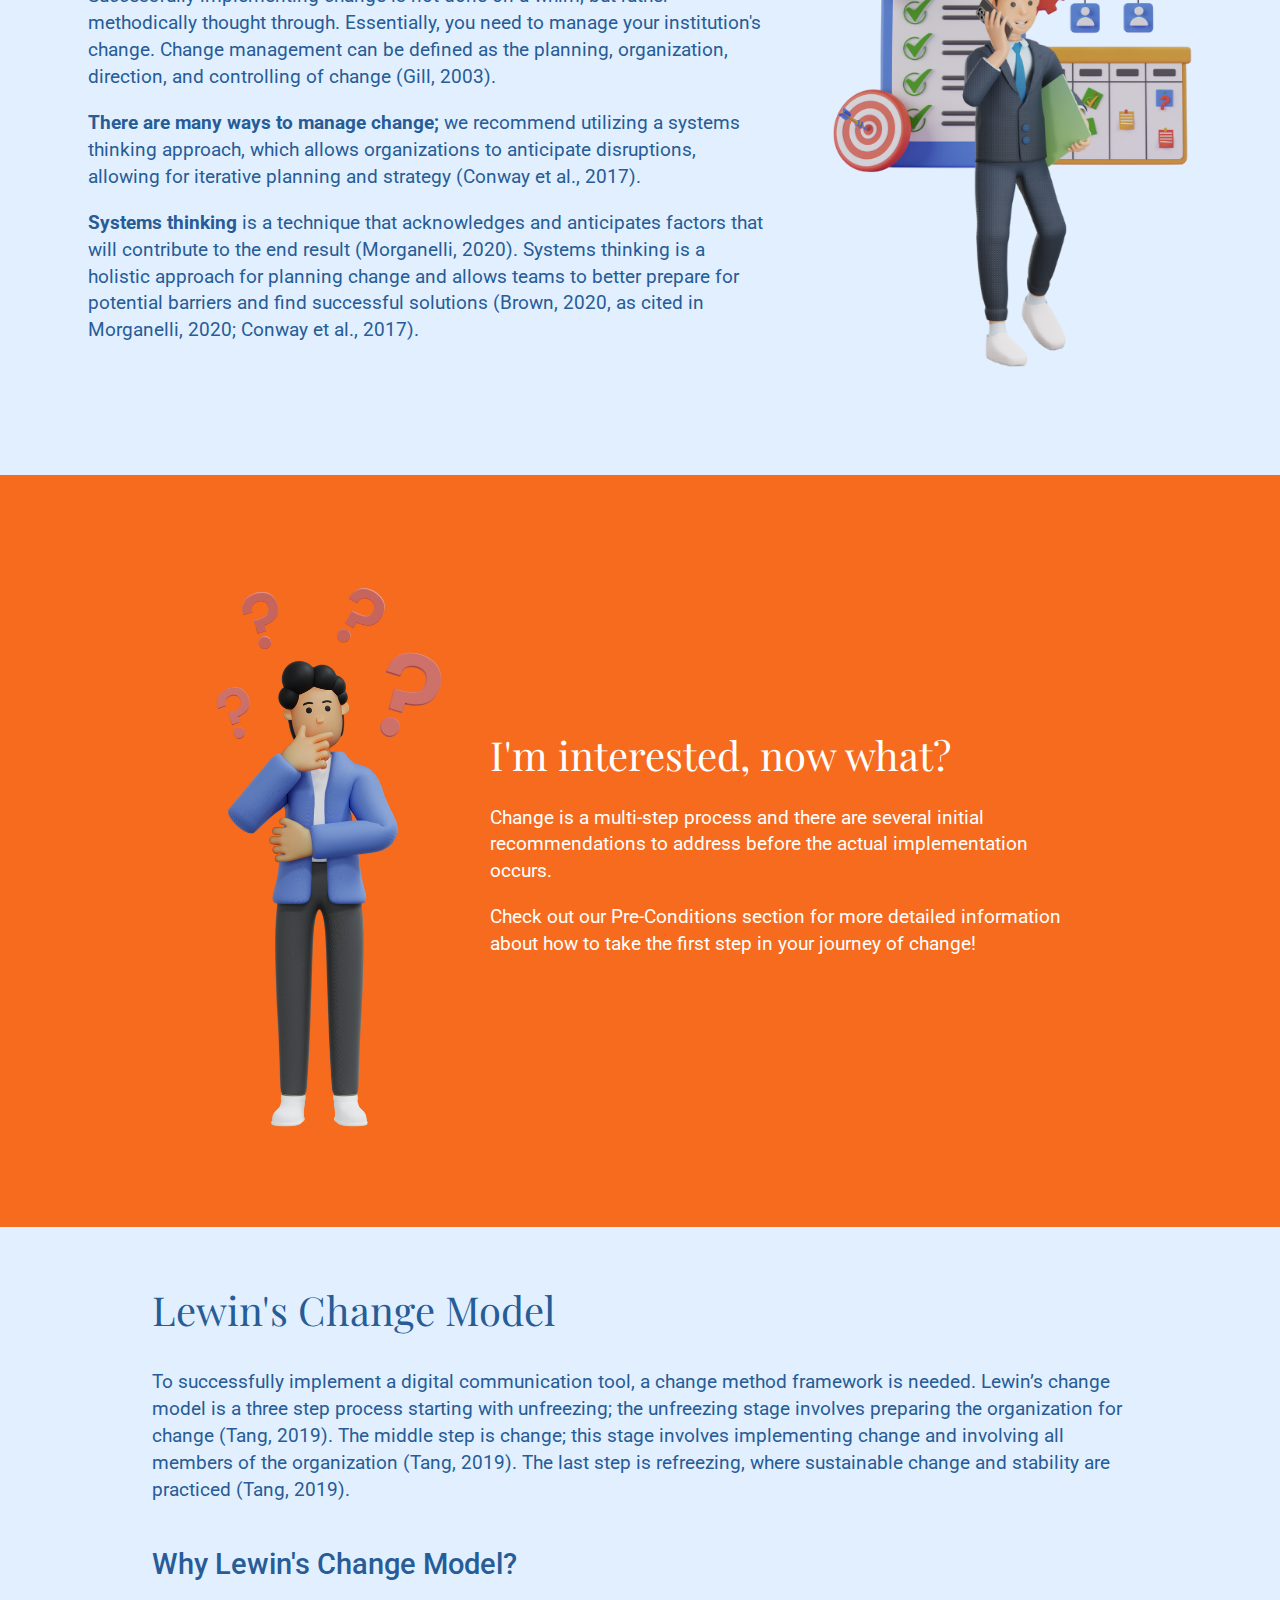
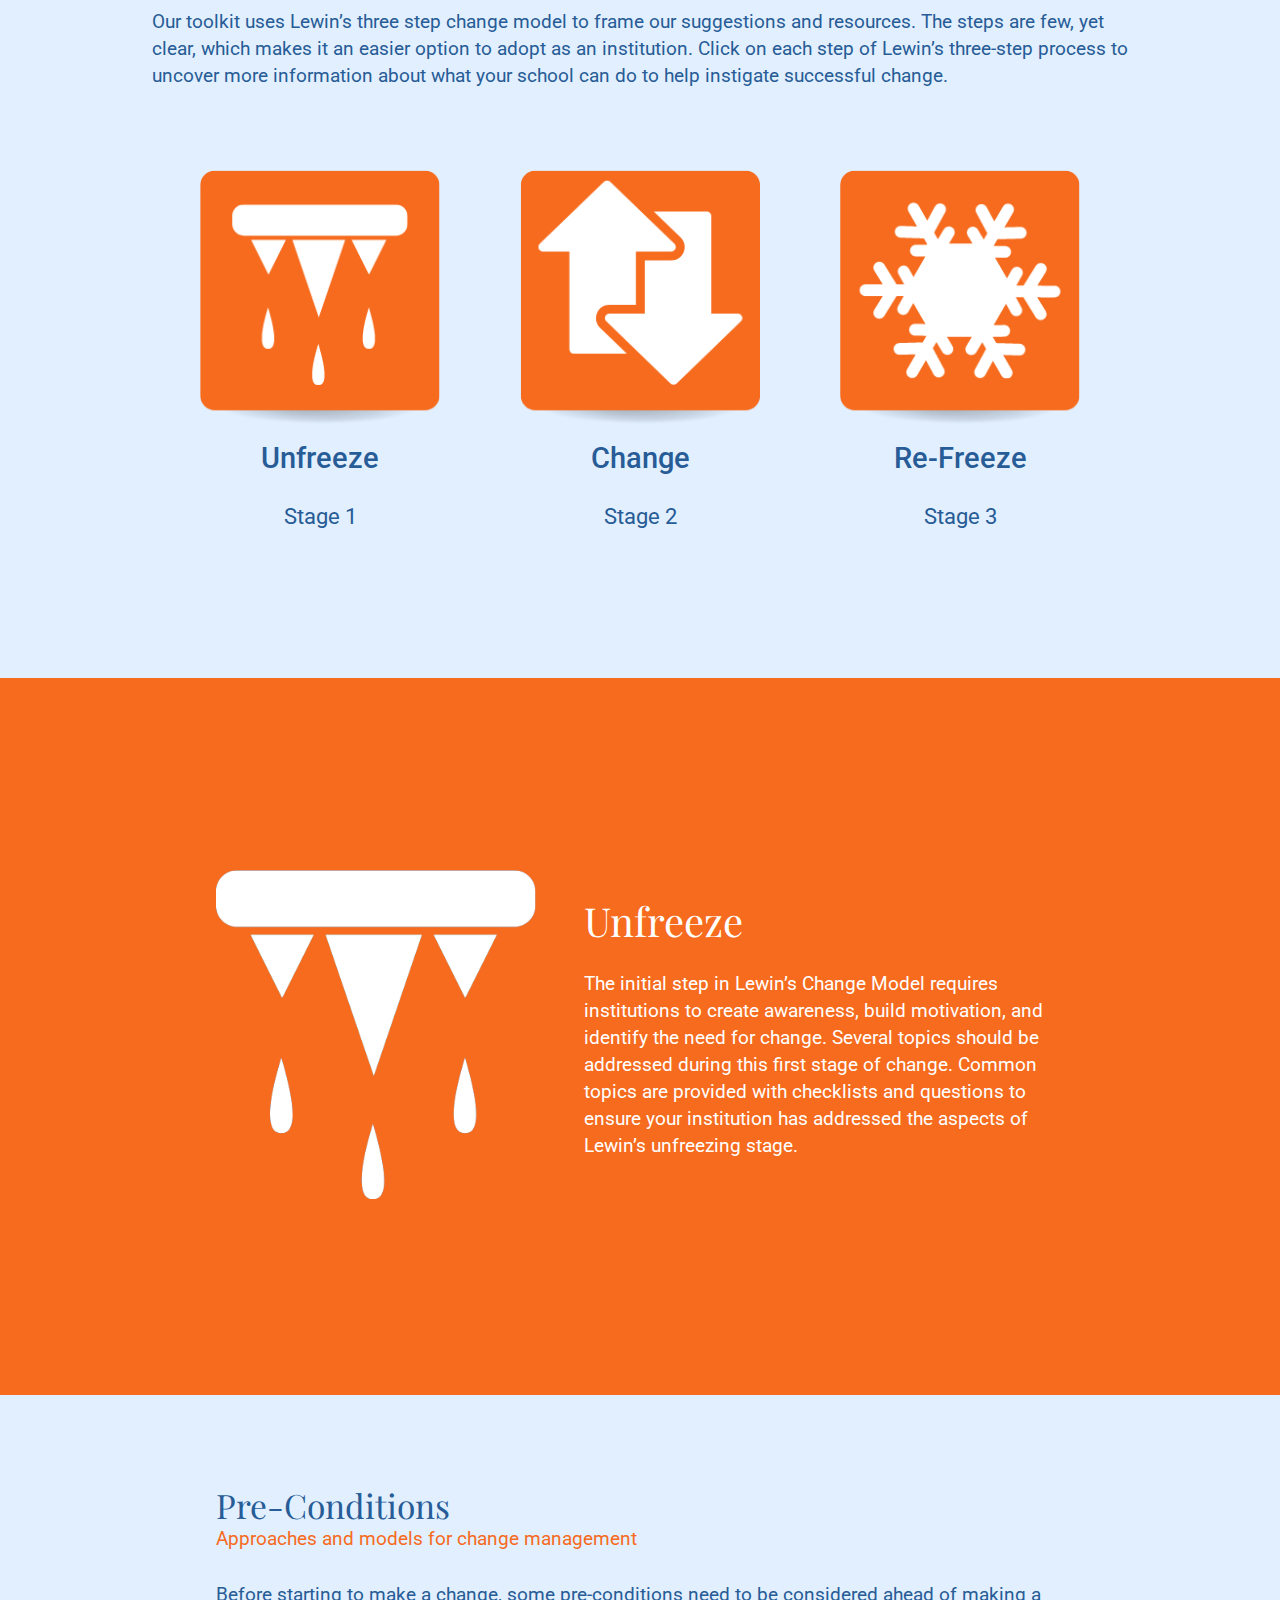
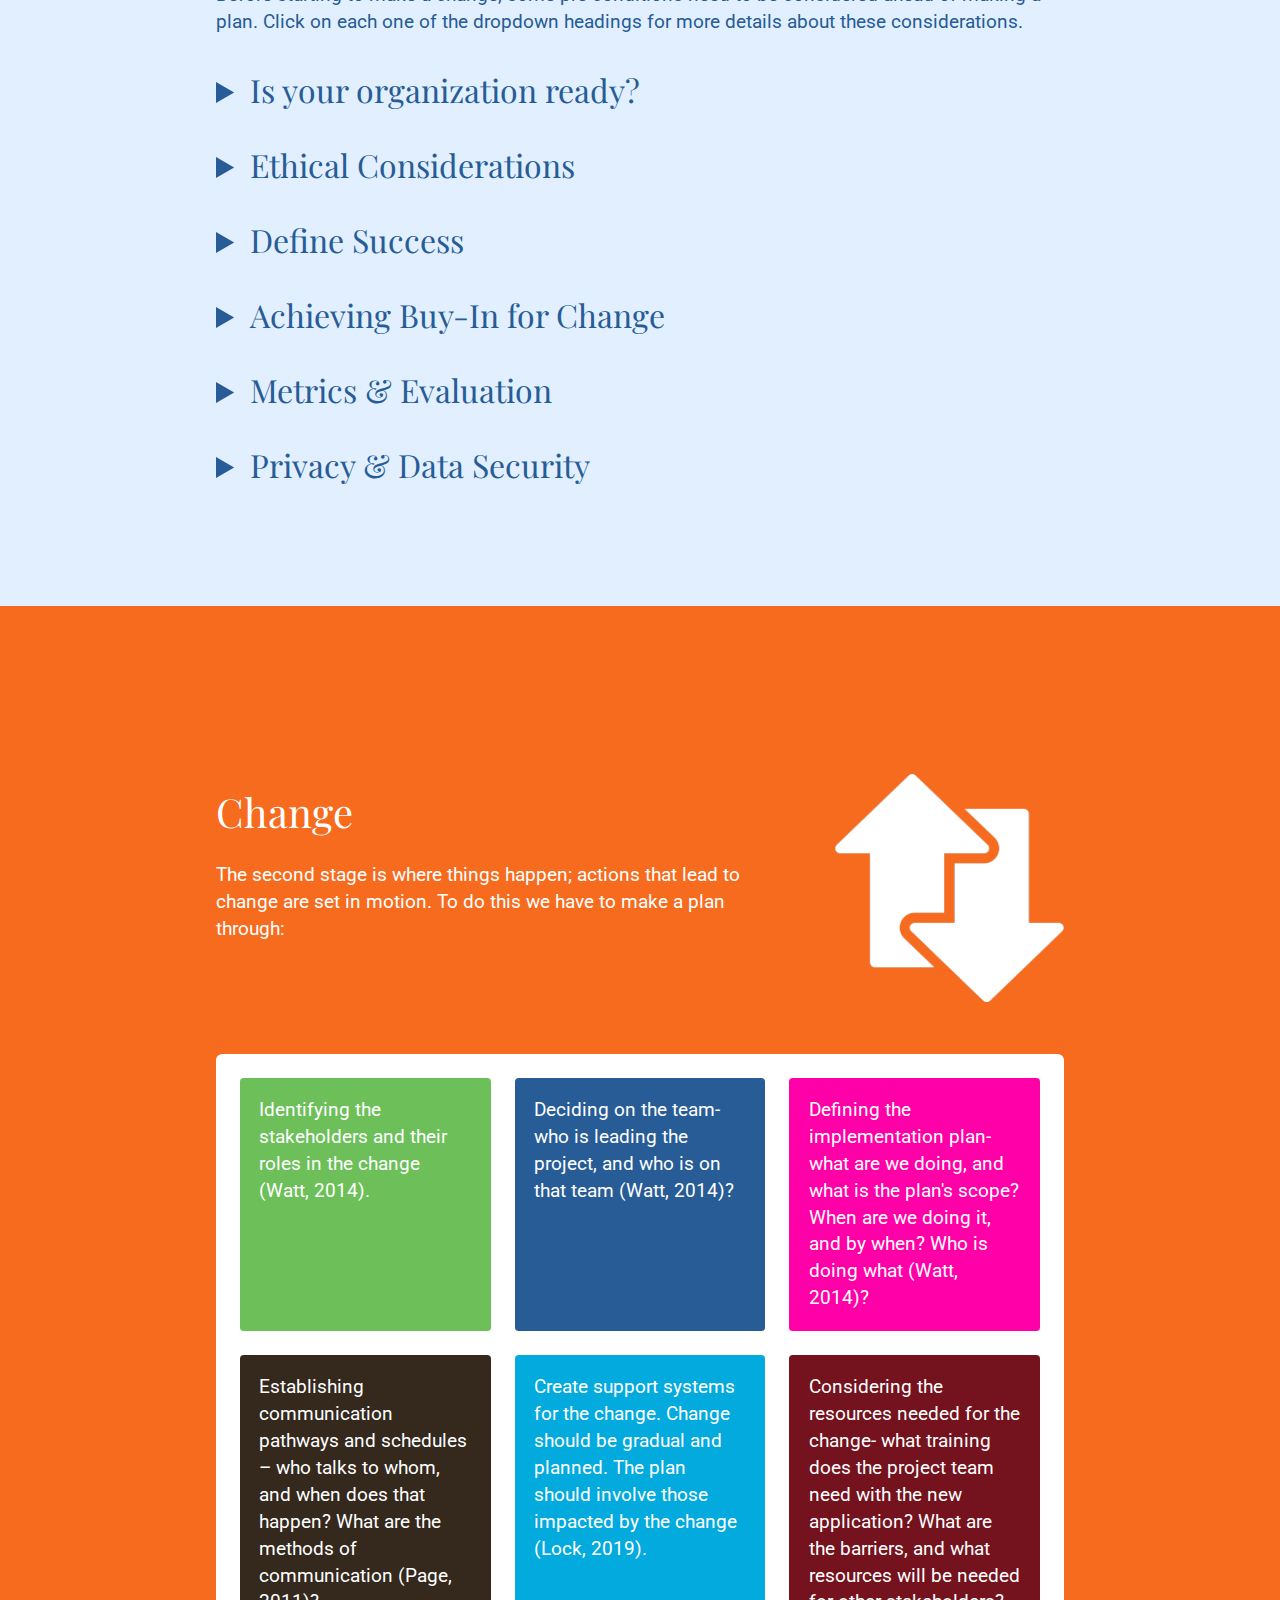
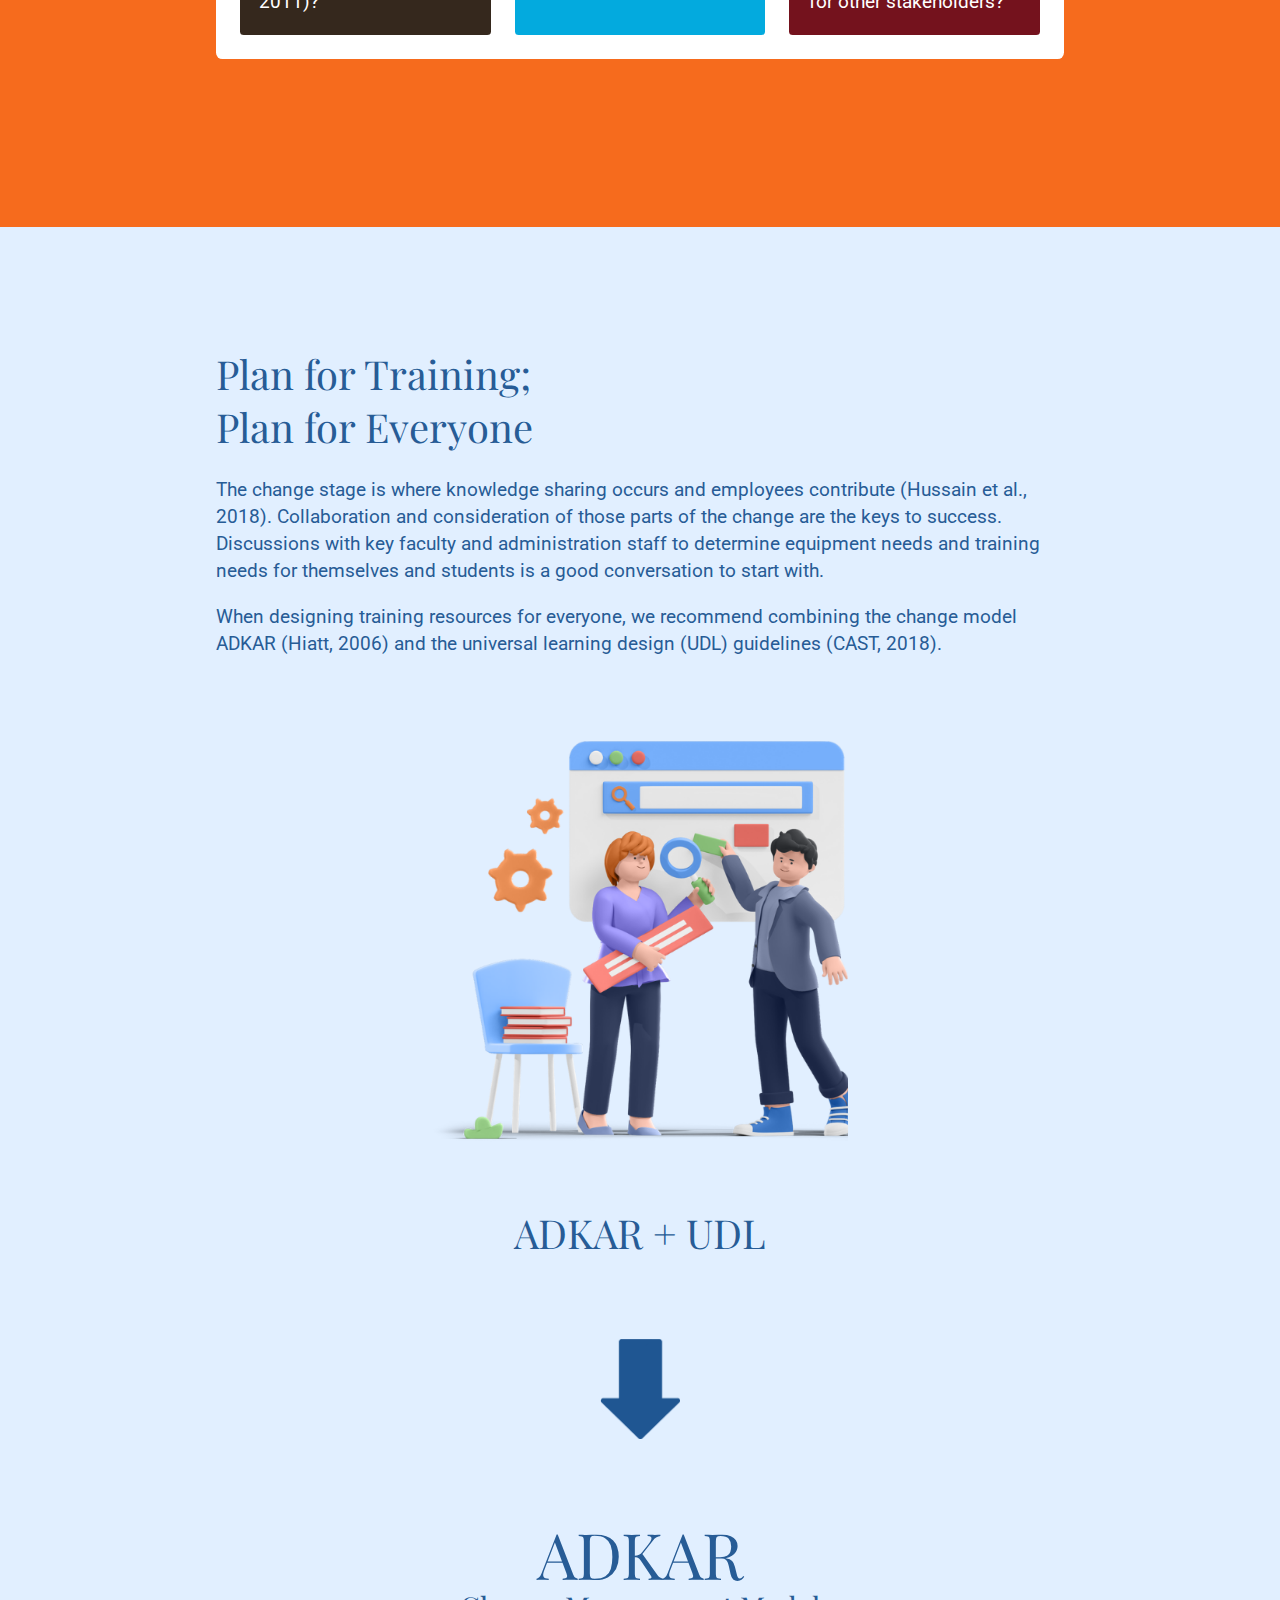
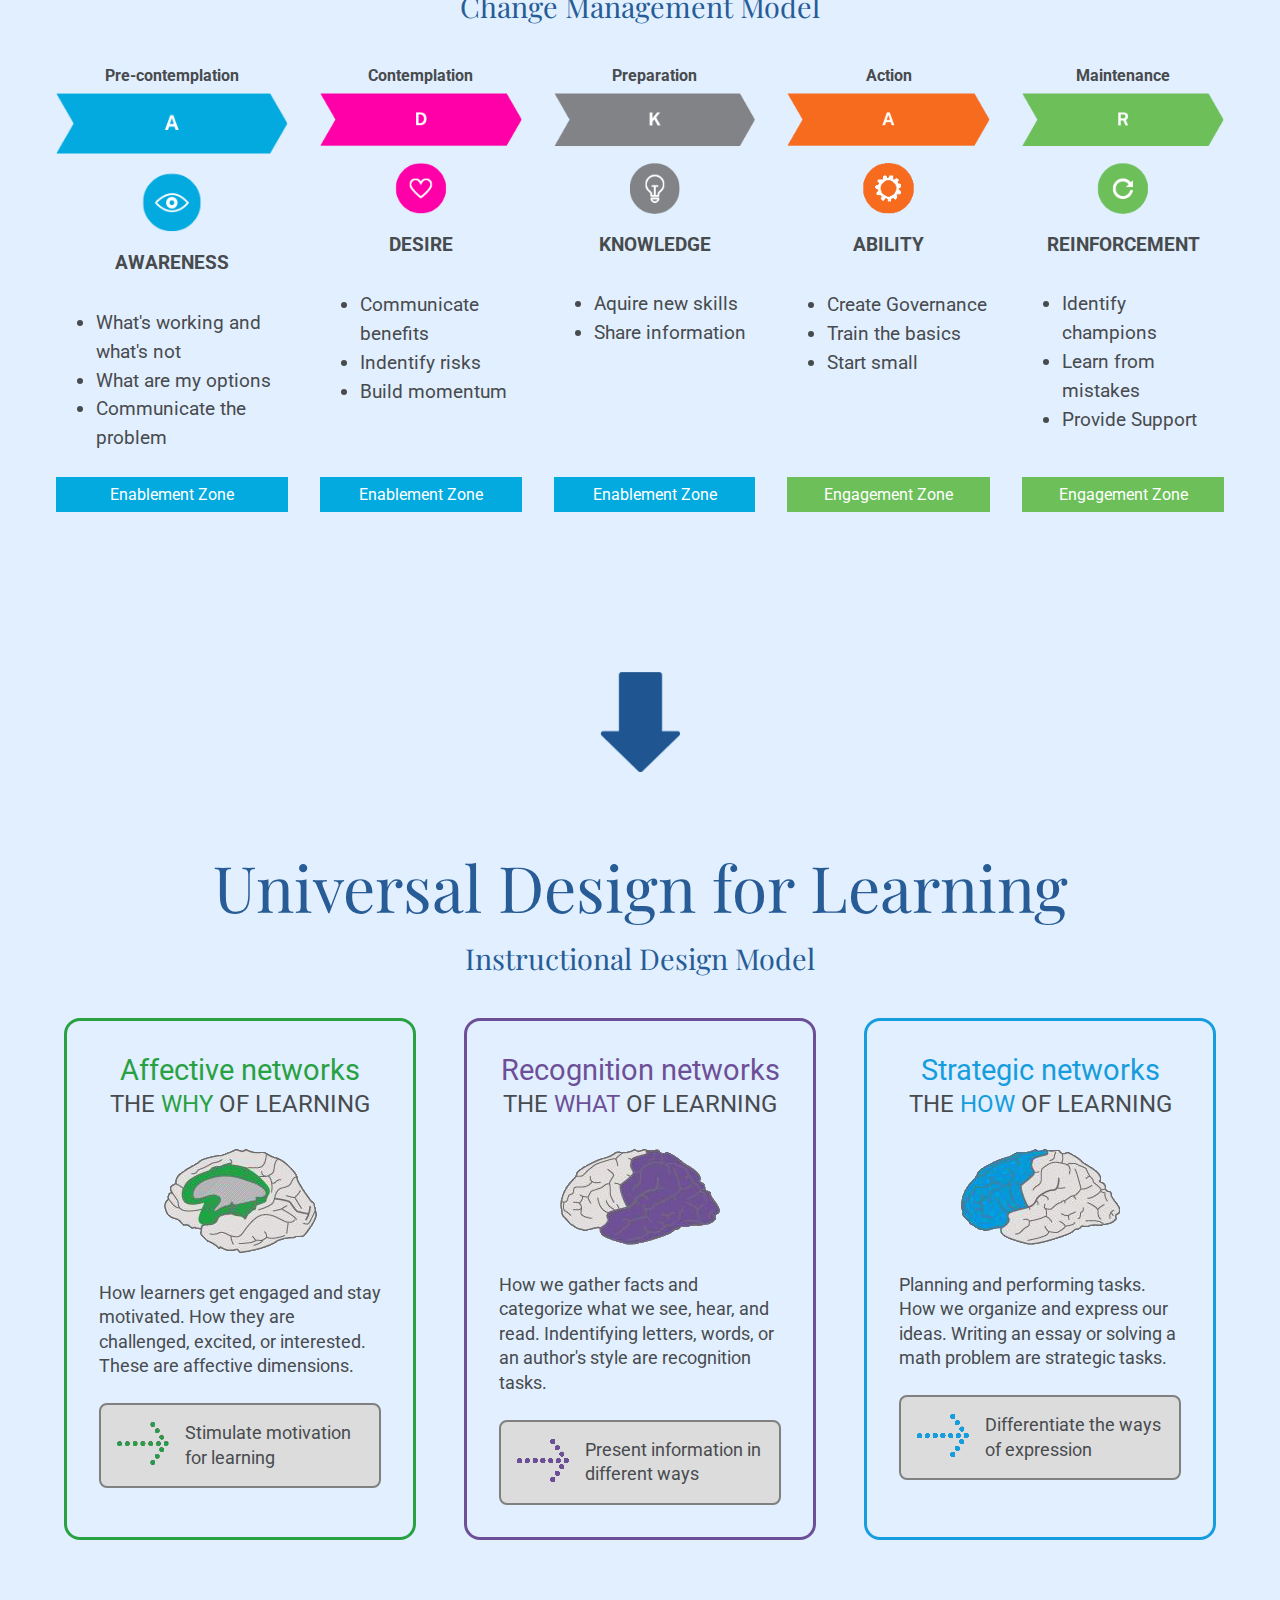
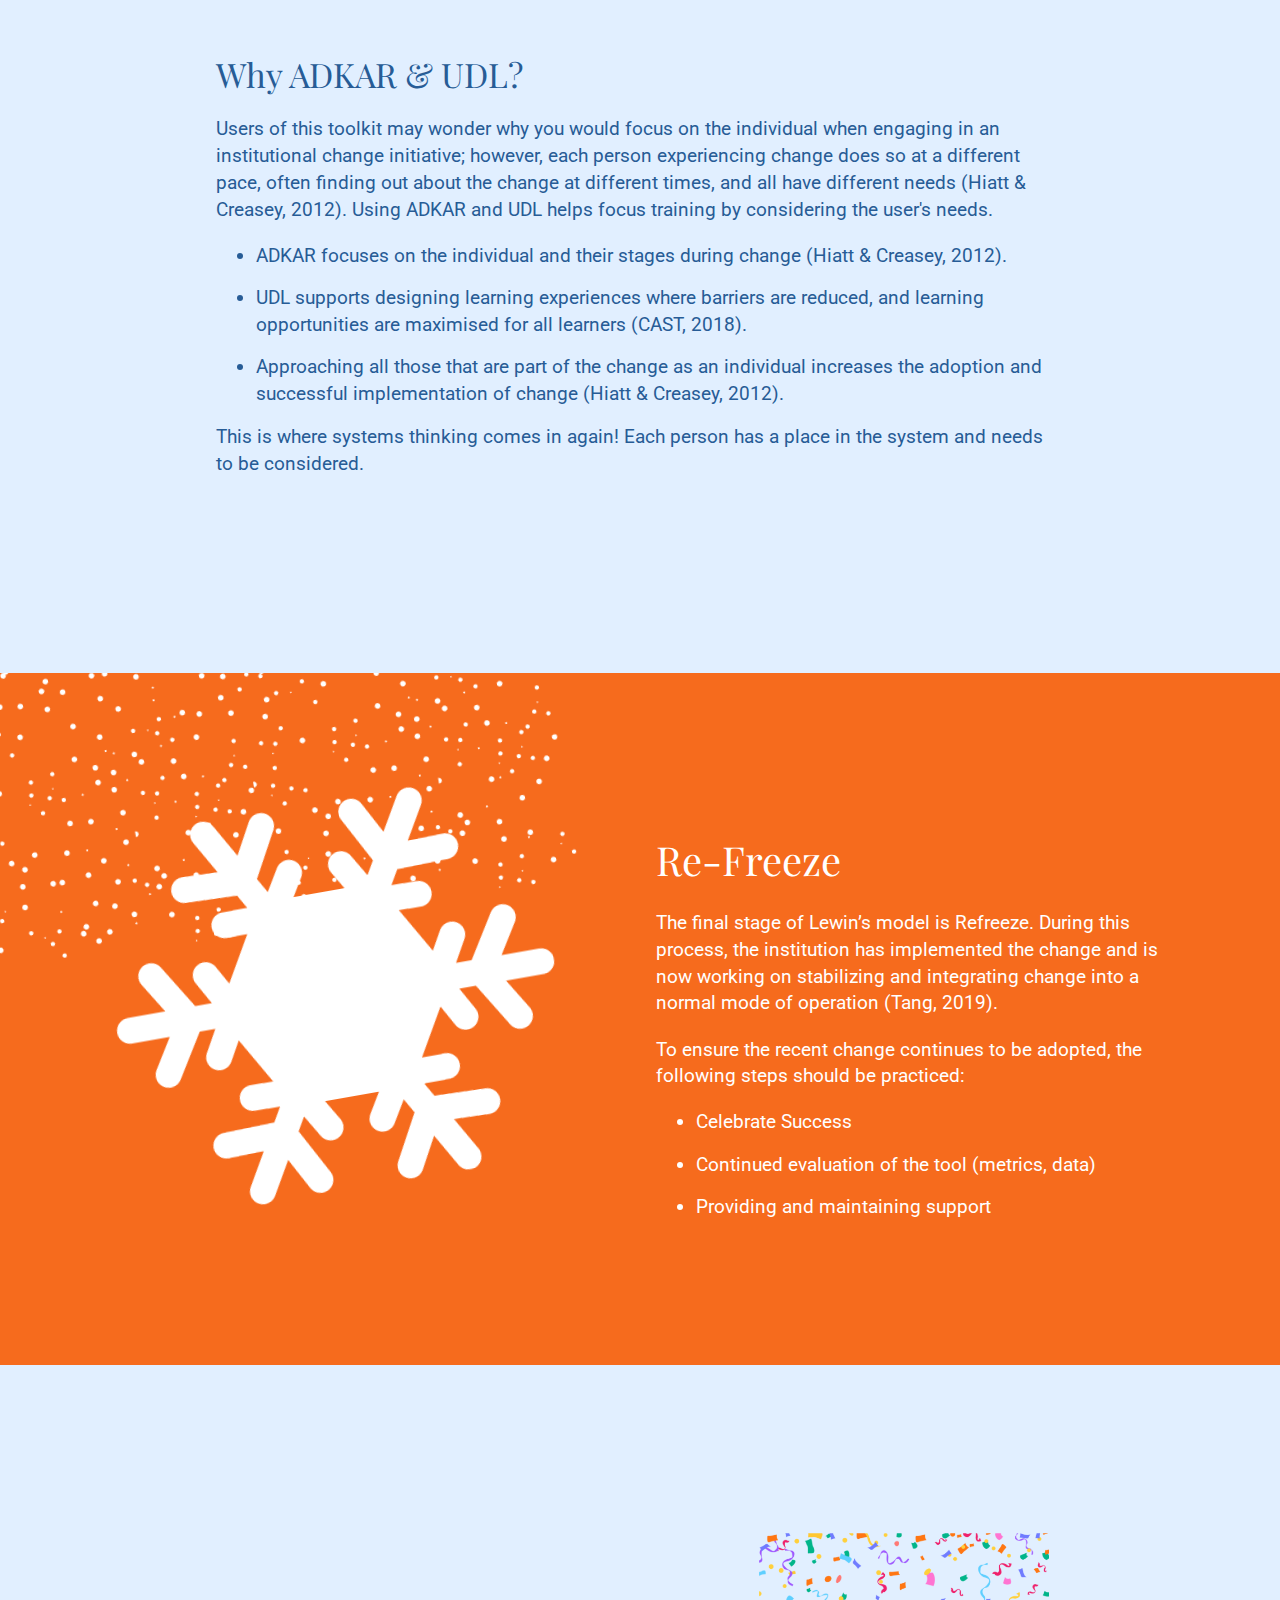
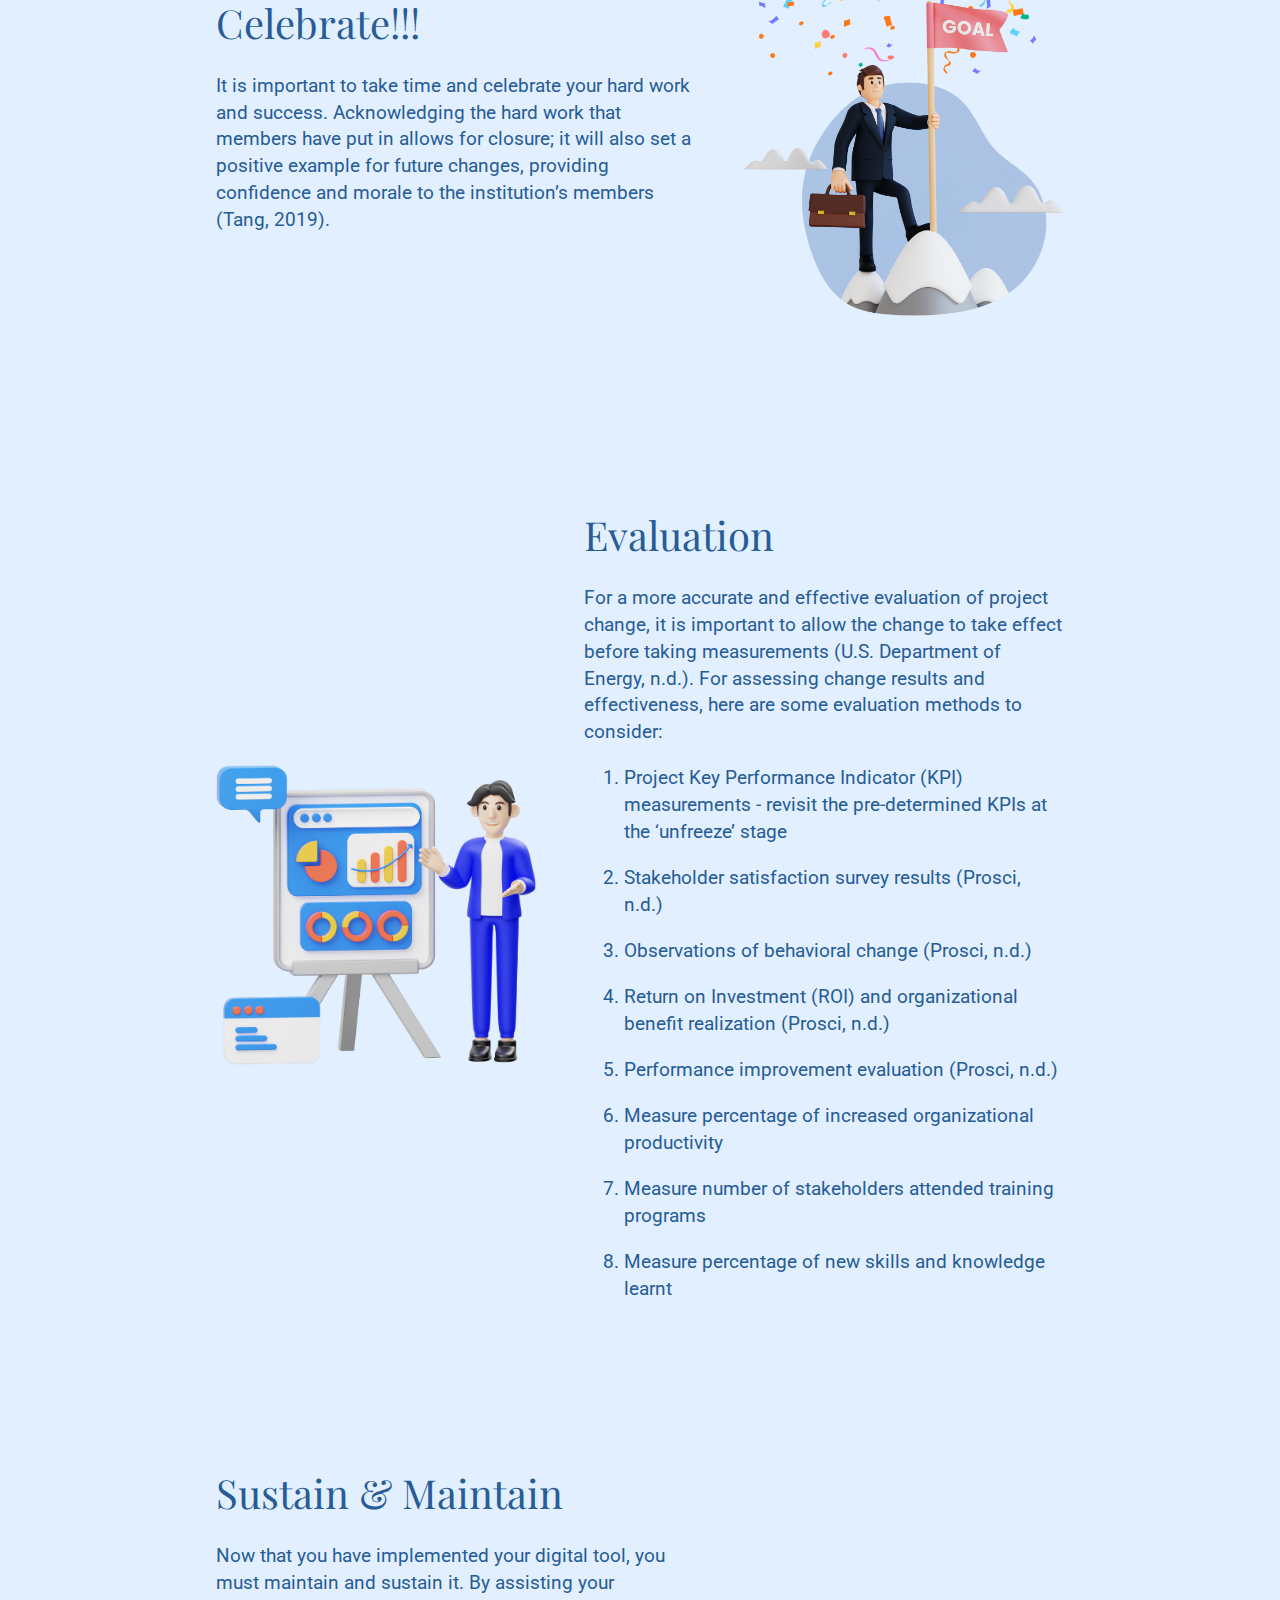
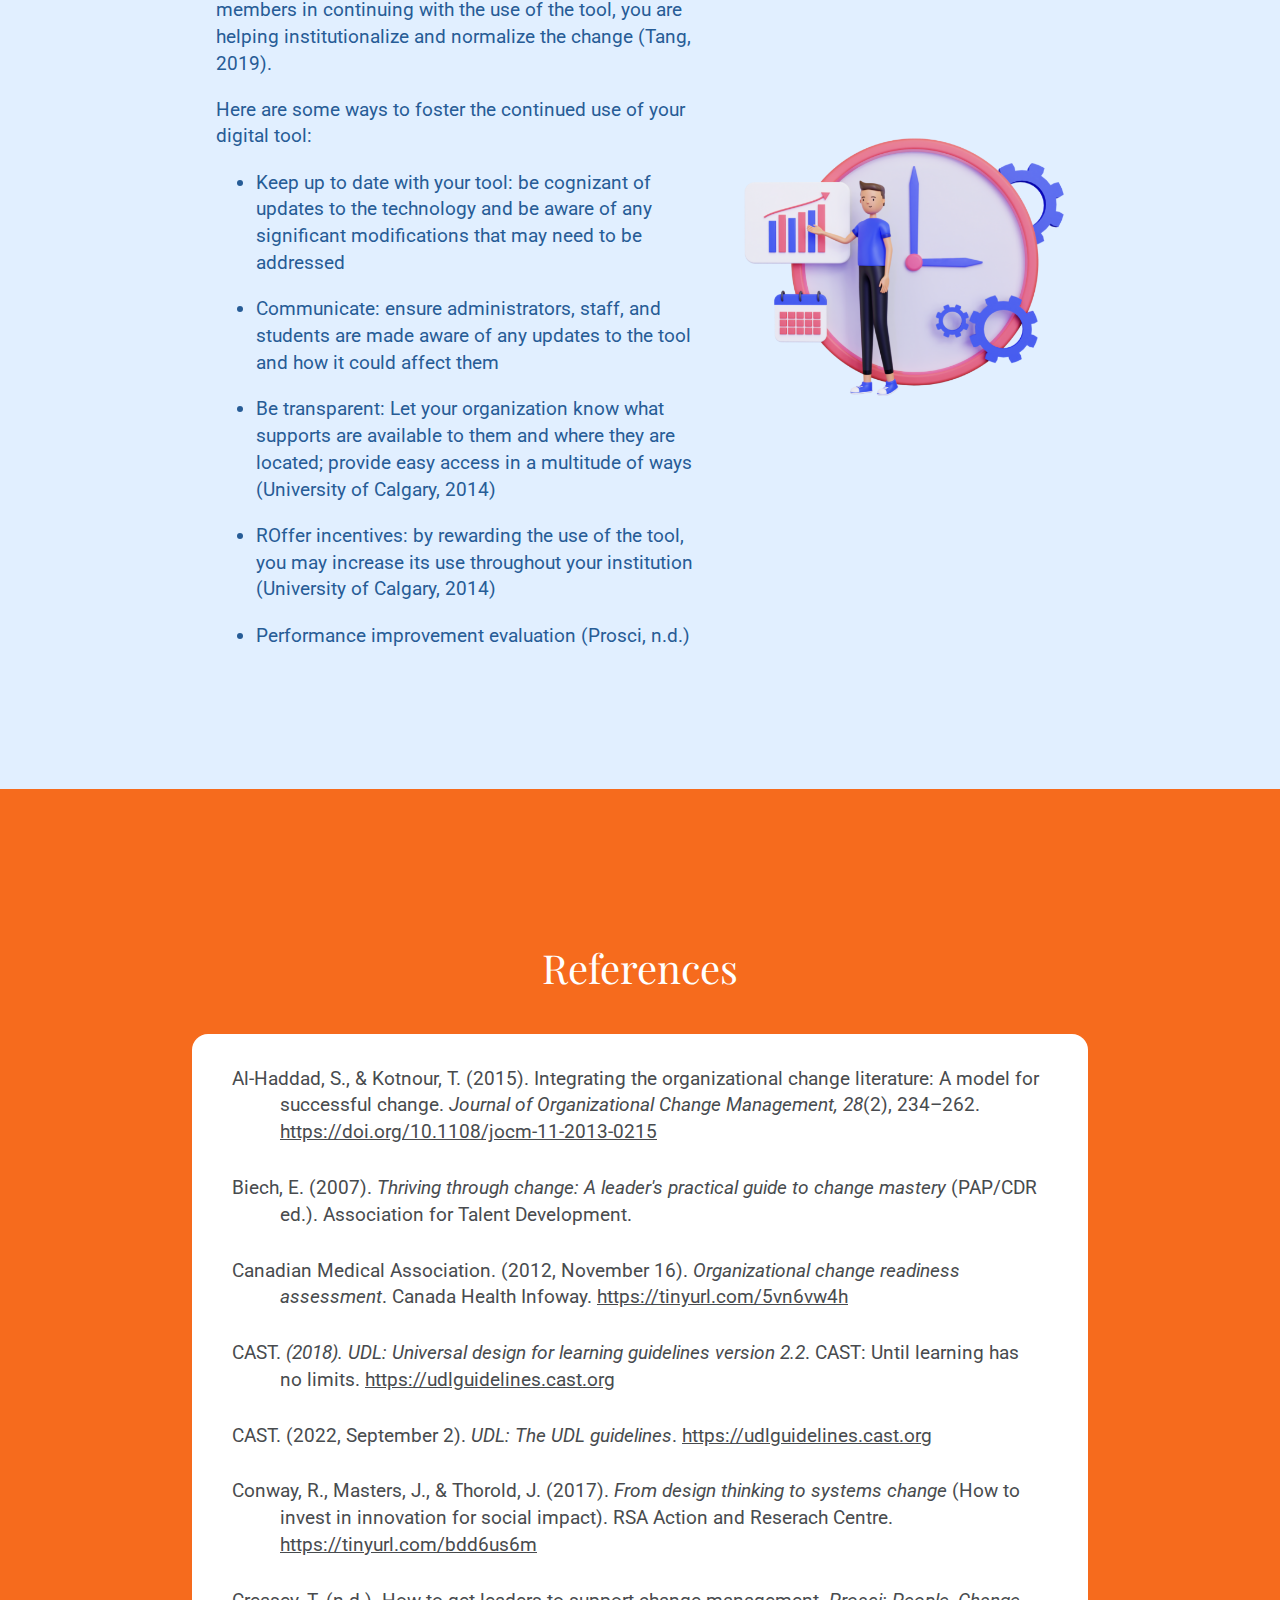
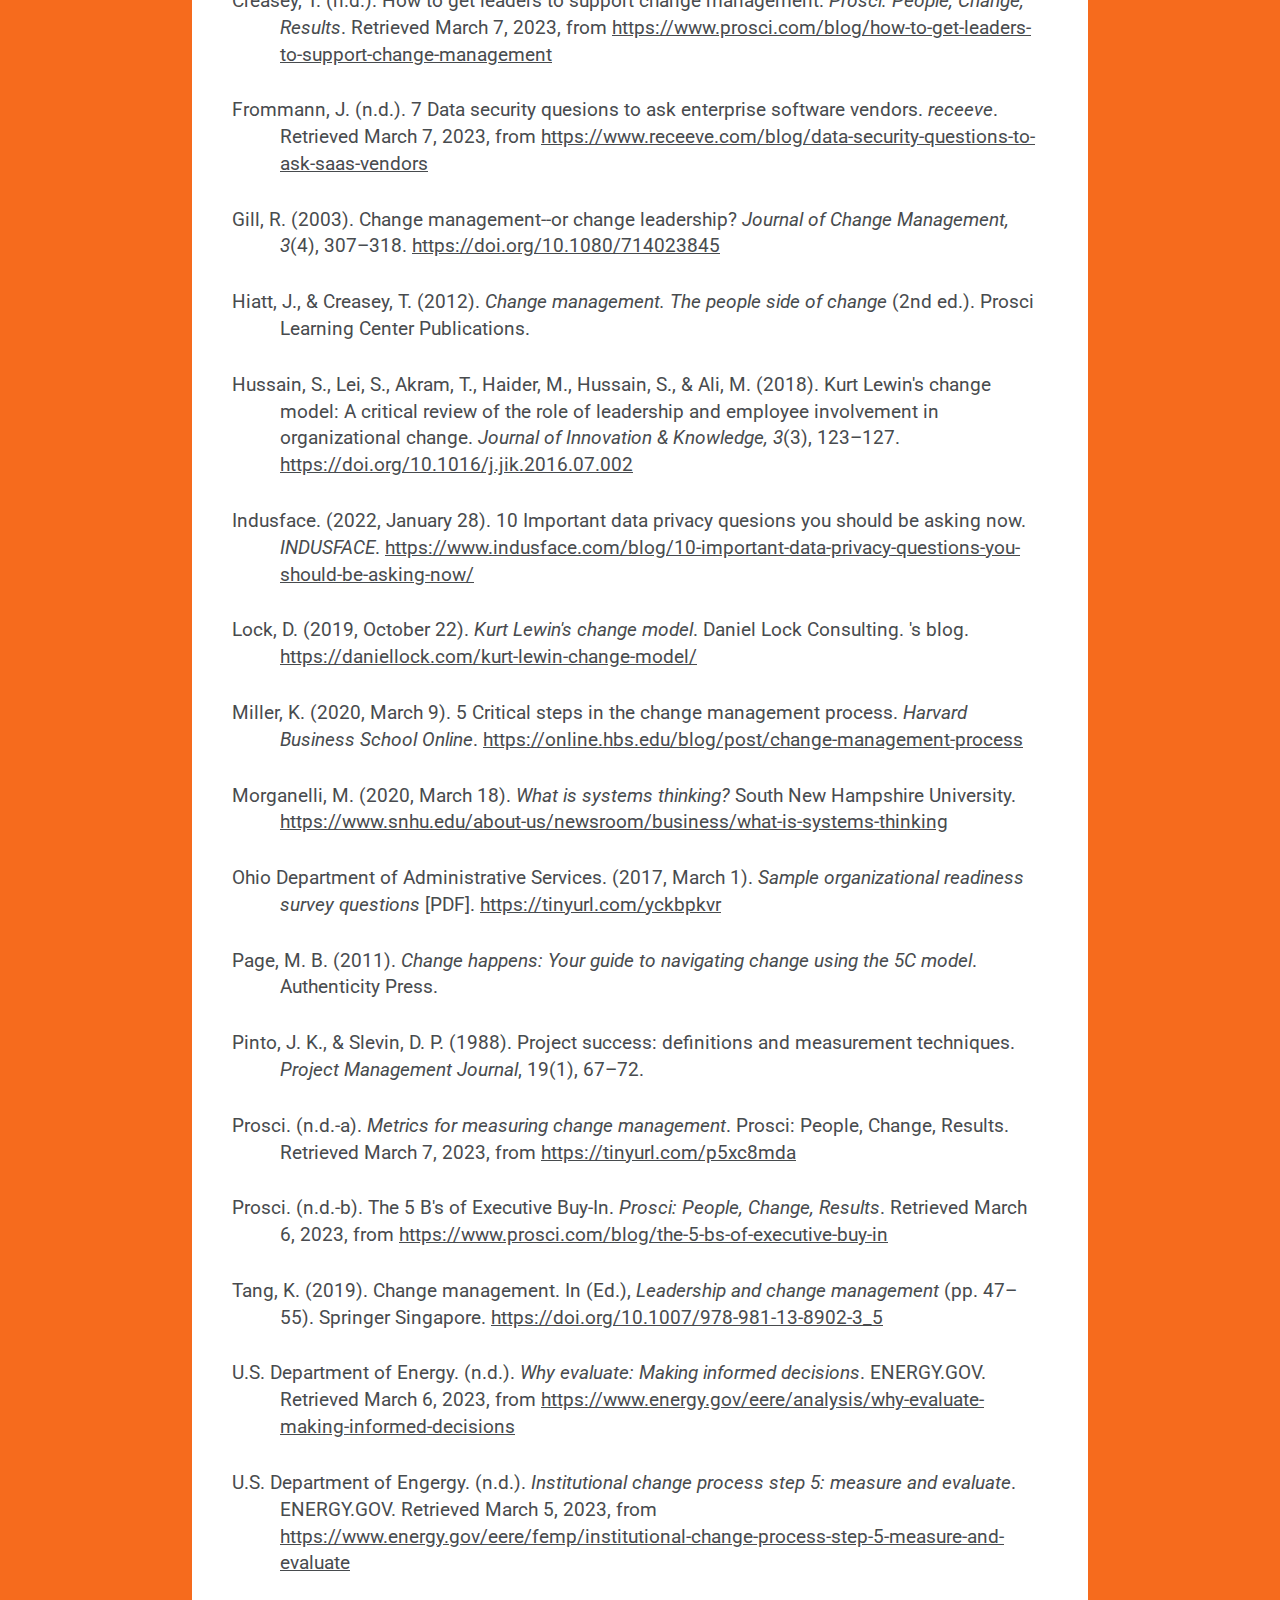
==== commit 4eec152c: "Add flexbox to evaulation" ====
--- a/docs/index.html
+++ b/docs/index.html
@@ -355,18 +355,15 @@
                                     <summary>Metrics & Evaluation</summary>
                                     <div class="dropdown-content">
                                         <div class="col-01">
-                                            <p>It is crucial to monitor the progress and evaluate decisions of the project when handling project changes and determining project success. Return On Investment (ROI) is a financial tool for evaluating decisions from a cost perspective (Bell, 2021). While projected ROI can predict expected profits and costs, actual ROI can compare profits to costs to determine the profitability of investments. Thus, this evaluation method can be used at both the “un-freeze” and “re-freeze” phases. 
-                                            </p>
-                
-                                            <h3>Return on Investment</h3>
-                
-                                            <p class="roi-formula"><b>( ROI ) = ( Financial Value-Project Cost ) / ( Project Cost ) x 100</b></p>
-                
-                                            <ul>
-                                                <li><b>Positive number:</b>  profit from the project</li>
-                                                <li><b>Negative number:</b> no gain from the project</li>
-                                                <li><b>0:</b> no loss nor gain from the project</li>
-                                            </ul>
+                                            <p>Evaluation supports making informed decisions and determining the performance of change during different phases of the project. An effective evaluation validates change efficiency and effectiveness, provides information for strategic planning, and identifies future improvement opportunities (U.S. Department of Energy, n.d.). Key Performance Indicator (KPI) related metrics reveal current baseline, and how success will be measured for effective change planning (Miller, 2020).  A list of KPI includes:</p>
+                                            
+                                            <ol>
+                                                <li>Pre-determined adoption rate</li>
+                                                <li>Stakeholder satisfaction rate</li>
+                                                <li>Percentage of training participation</li>
+                                                <li>Progress and adherence to plan</li>
+                                                <li>Technology usage rate</li>
+                                            </ol>
                                         </div>
                                         <div class="col-02">
                                             <div class="image-container">
@@ -767,7 +764,7 @@
                     <div class="reference-list-container">
                         <ul>
                             <li>
-                                Al-Haddad, S., & Kotnour, T. (2015). Integrating the organizational change literature: A model for successful change. <i>Journal of Organizational Change Management, 28</i>(2), 234–262. <a href="https://doi.org/10.1108/jocm-11-2013-0215">https://doi.org/10.1108/jocm-11-2013-0215<a>
+                                Al-Haddad, S., & Kotnour, T. (2015). Integrating the organizational change literature: A model for successful change. <i>Journal of Organizational Change Management, 28</i>(2), 234–262. <a href="https://doi.org/10.1108/jocm-11-2013-0215">https://doi.org/10.1108/jocm-11-2013-0215</a>
                             </li>
                             <li>
                                 Biech, E. (2007). <i>Thriving through change: A leader's practical guide to change mastery</i> (PAP/CDR ed.). Association for Talent Development.
--- a/docs/styles/styles.css
+++ b/docs/styles/styles.css
@@ -795,6 +795,10 @@
     color: white;
 }
 
+.pre-conditions .evaluation ol {
+    margin-bottom: 2em;
+}
+
 .pre-conditions .evaluation li {
     margin-bottom: 1em;
     line-height: 1.4;
@@ -829,6 +833,7 @@
     .pre-conditions .organizational-readiness .dropdown-content,
     .pre-conditions .ethical-considerations .dropdown-content,
     .pre-conditions .define-success .dropdown-content,
+    .pre-conditions .evaluation .dropdown-content,
     .pre-conditions .privacy .dropdown-content {
         display: flex;
         gap: 2em;
@@ -837,6 +842,7 @@
     .pre-conditions .organizational-readiness .col-02,
     .pre-conditions .ethical-considerations .dropdown-content .col-02,
     .pre-conditions .define-success .dropdown-content .col-02,
+    .pre-conditions .evaluation .dropdown-content .col-02,
     .pre-conditions .privacy .dropdown-content .col-02 {
         flex: 0 0 17em;
     }
@@ -887,7 +893,7 @@
 }
 
 .change-model .content-container .stages {
-    margin-top: 3em;
+    margin-top: 5em;
     text-align: center;
 }
 
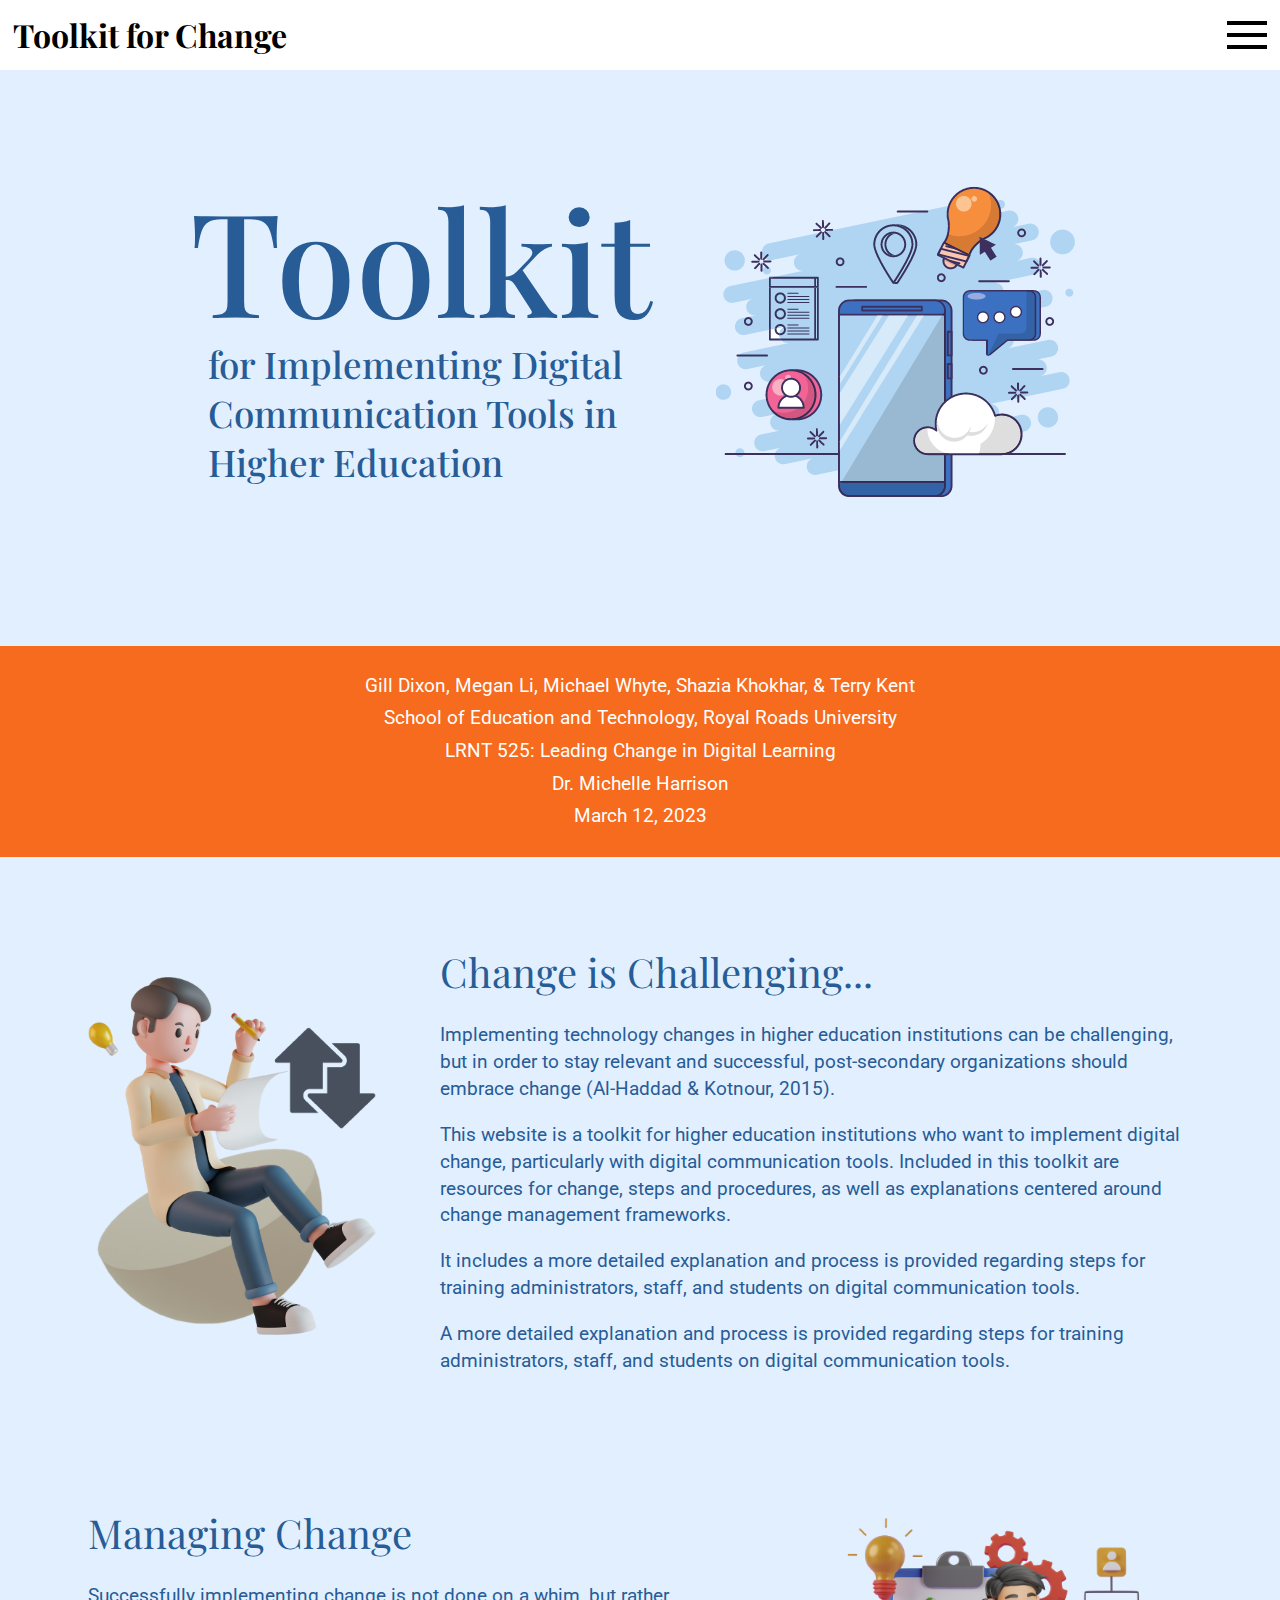
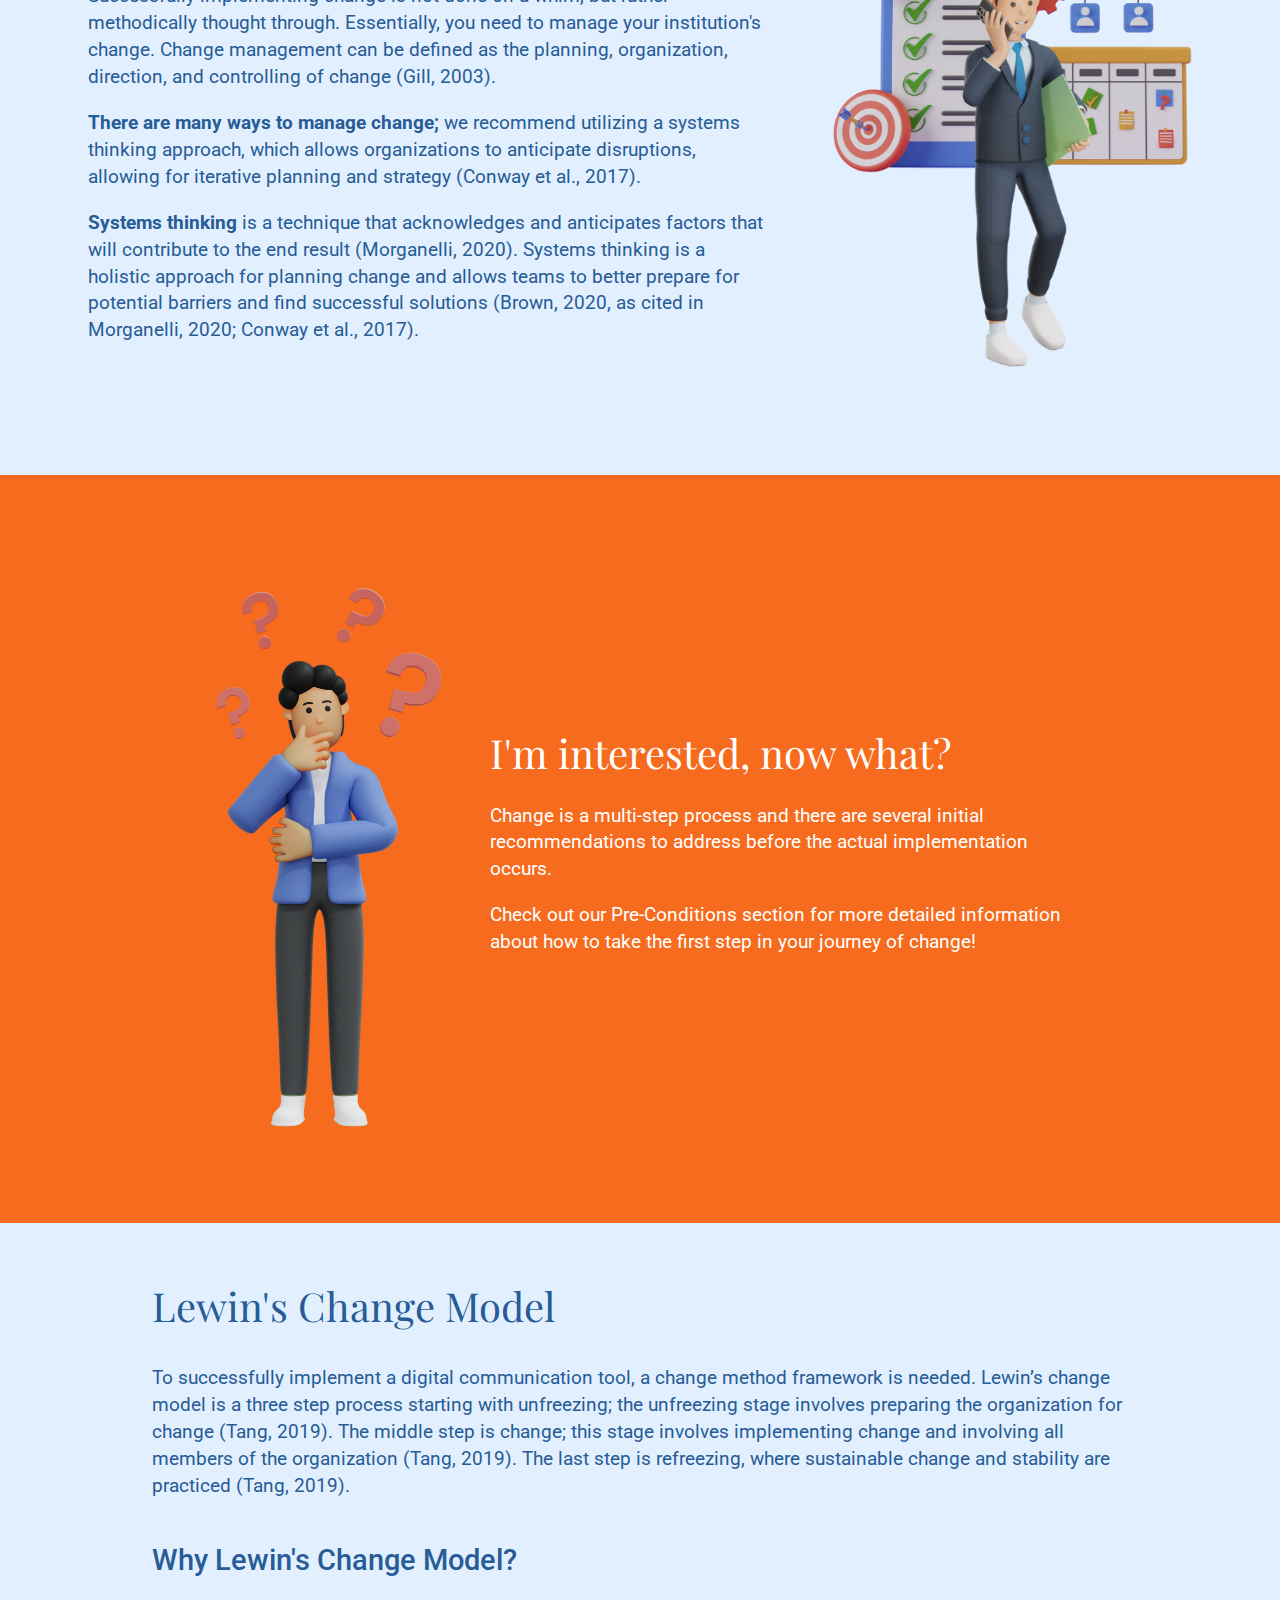
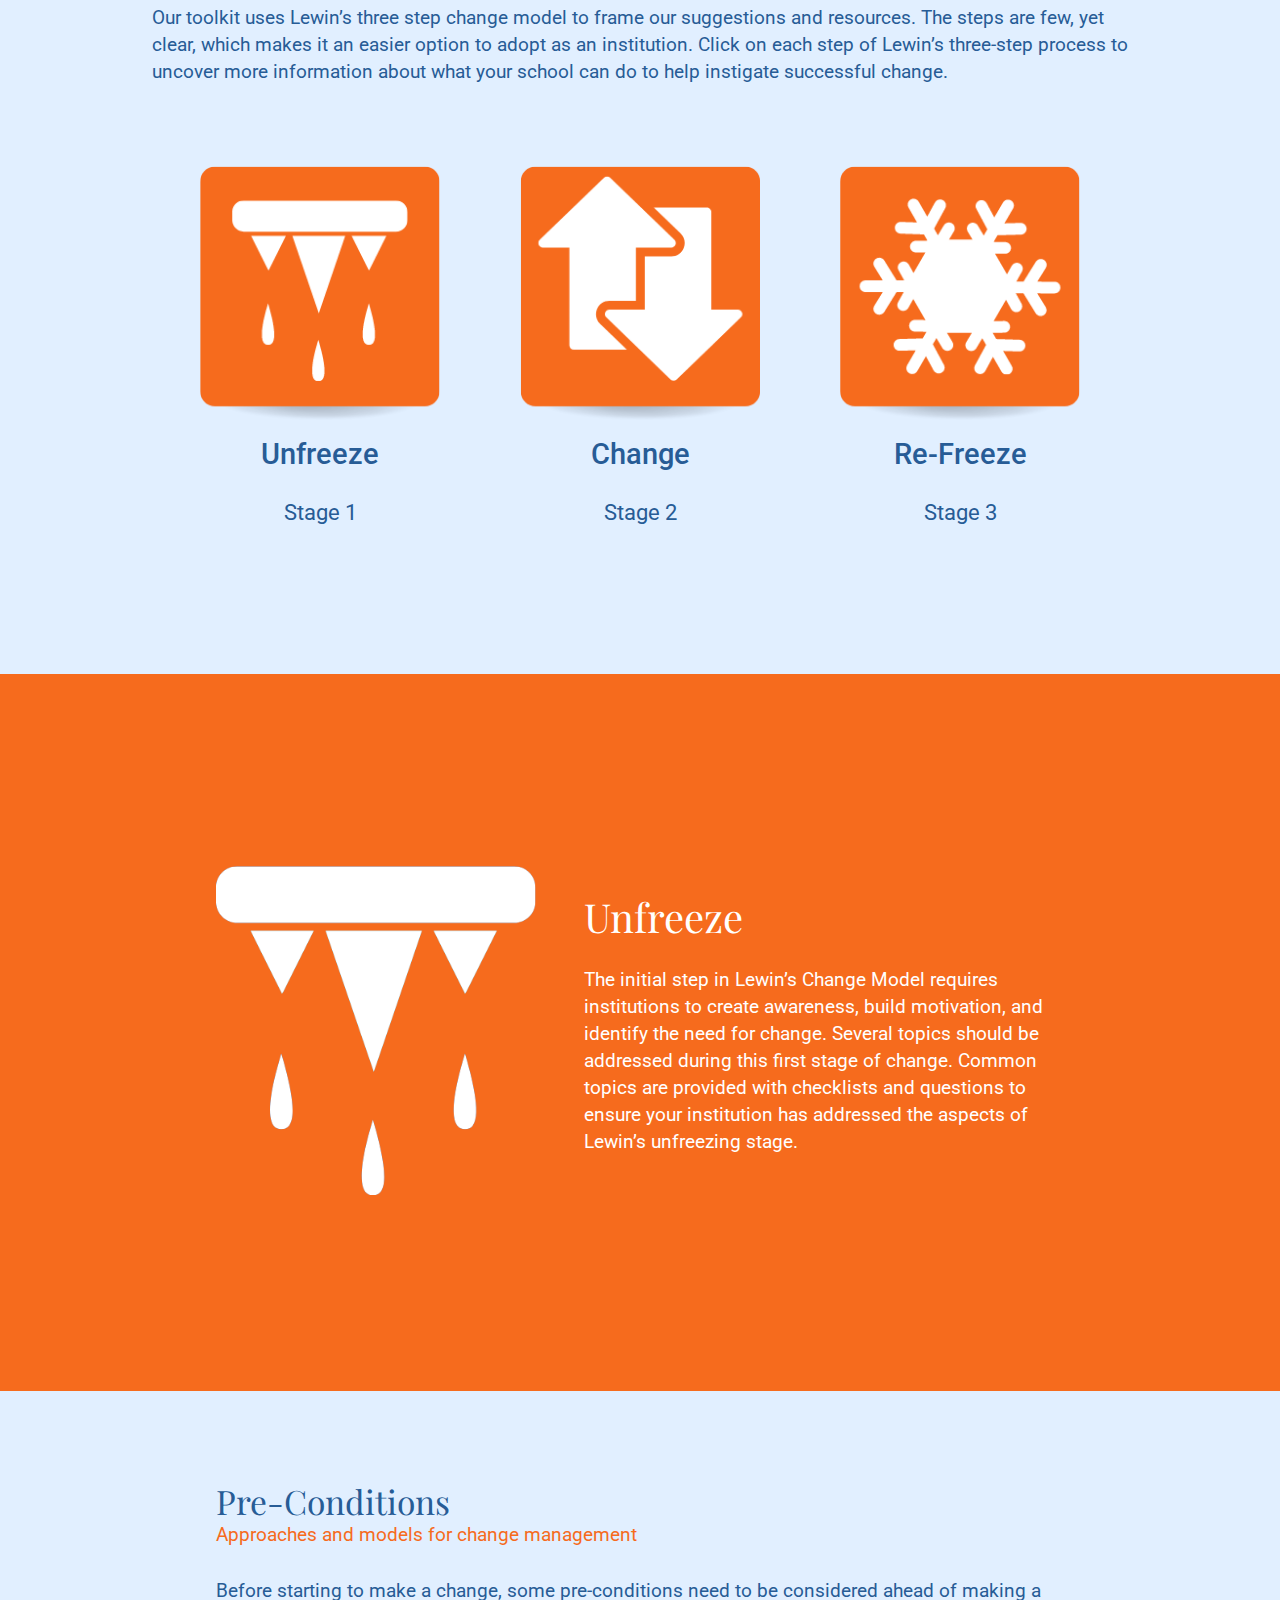
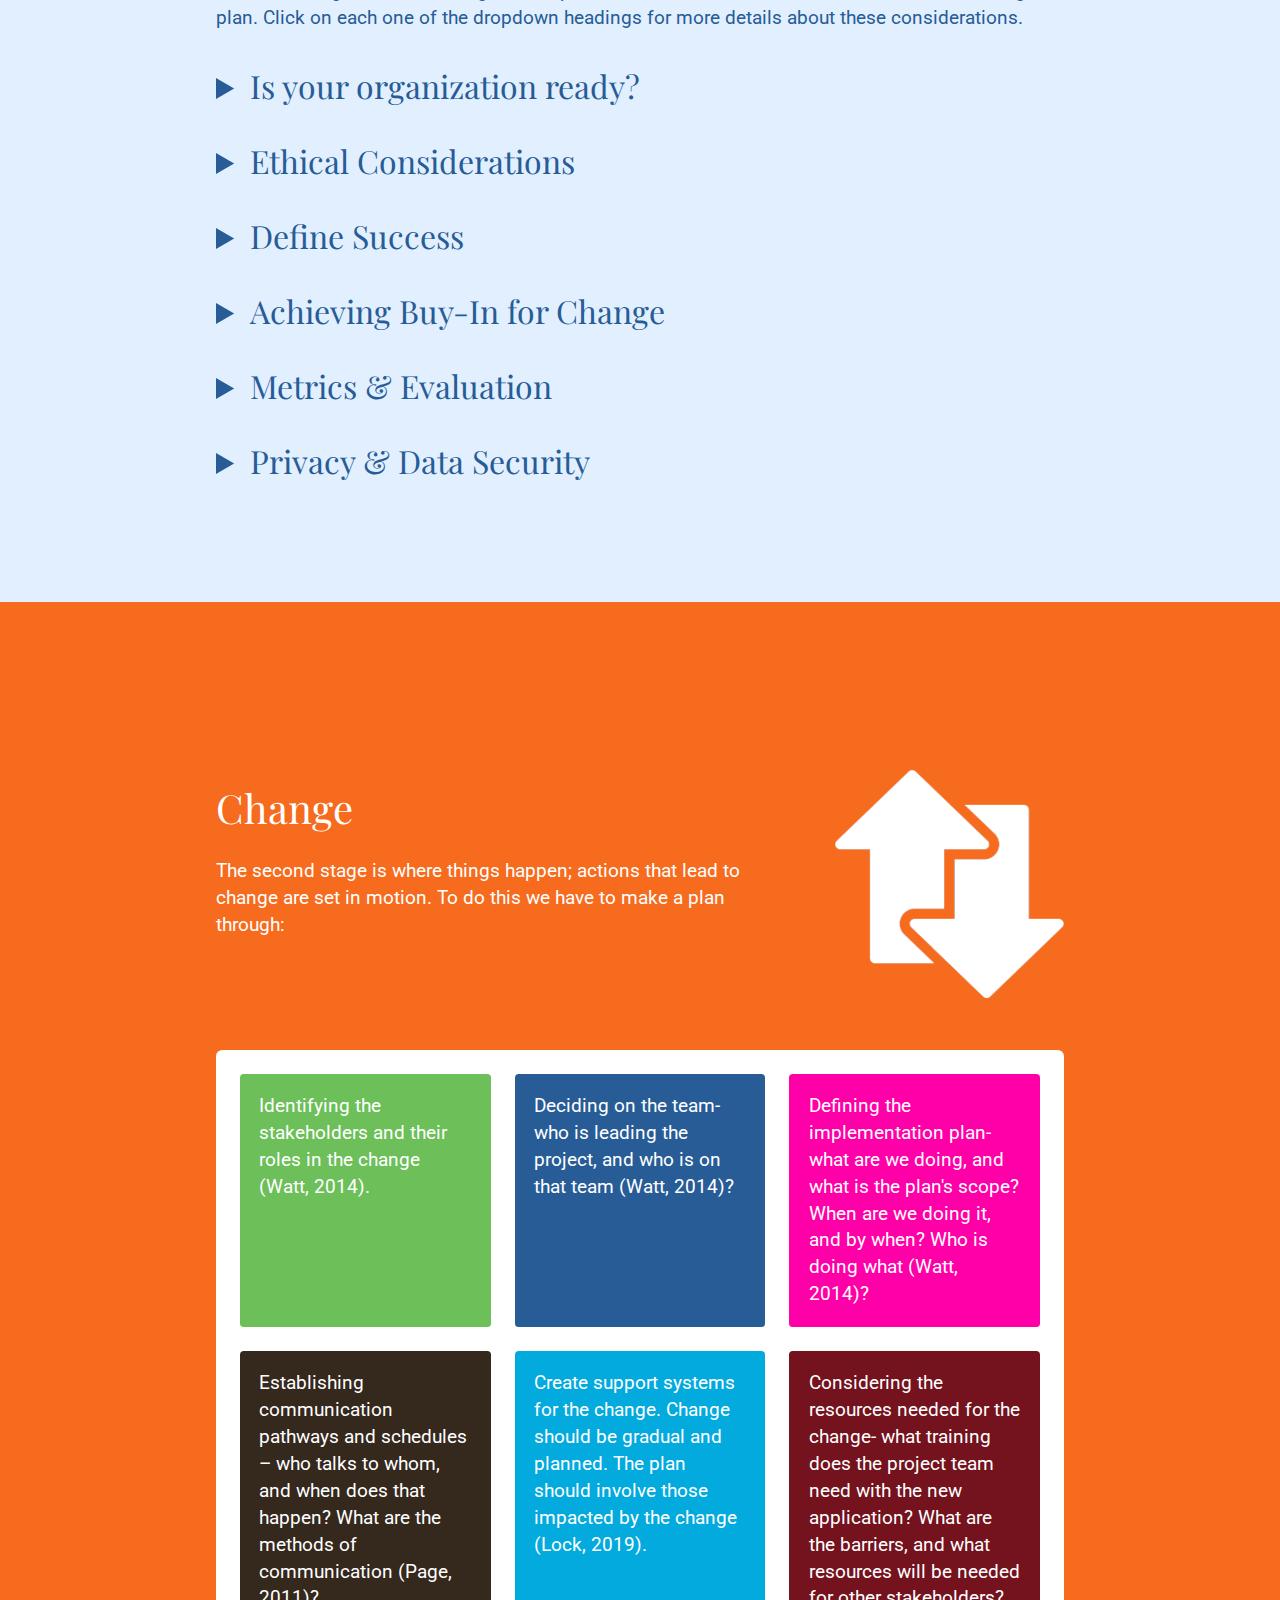
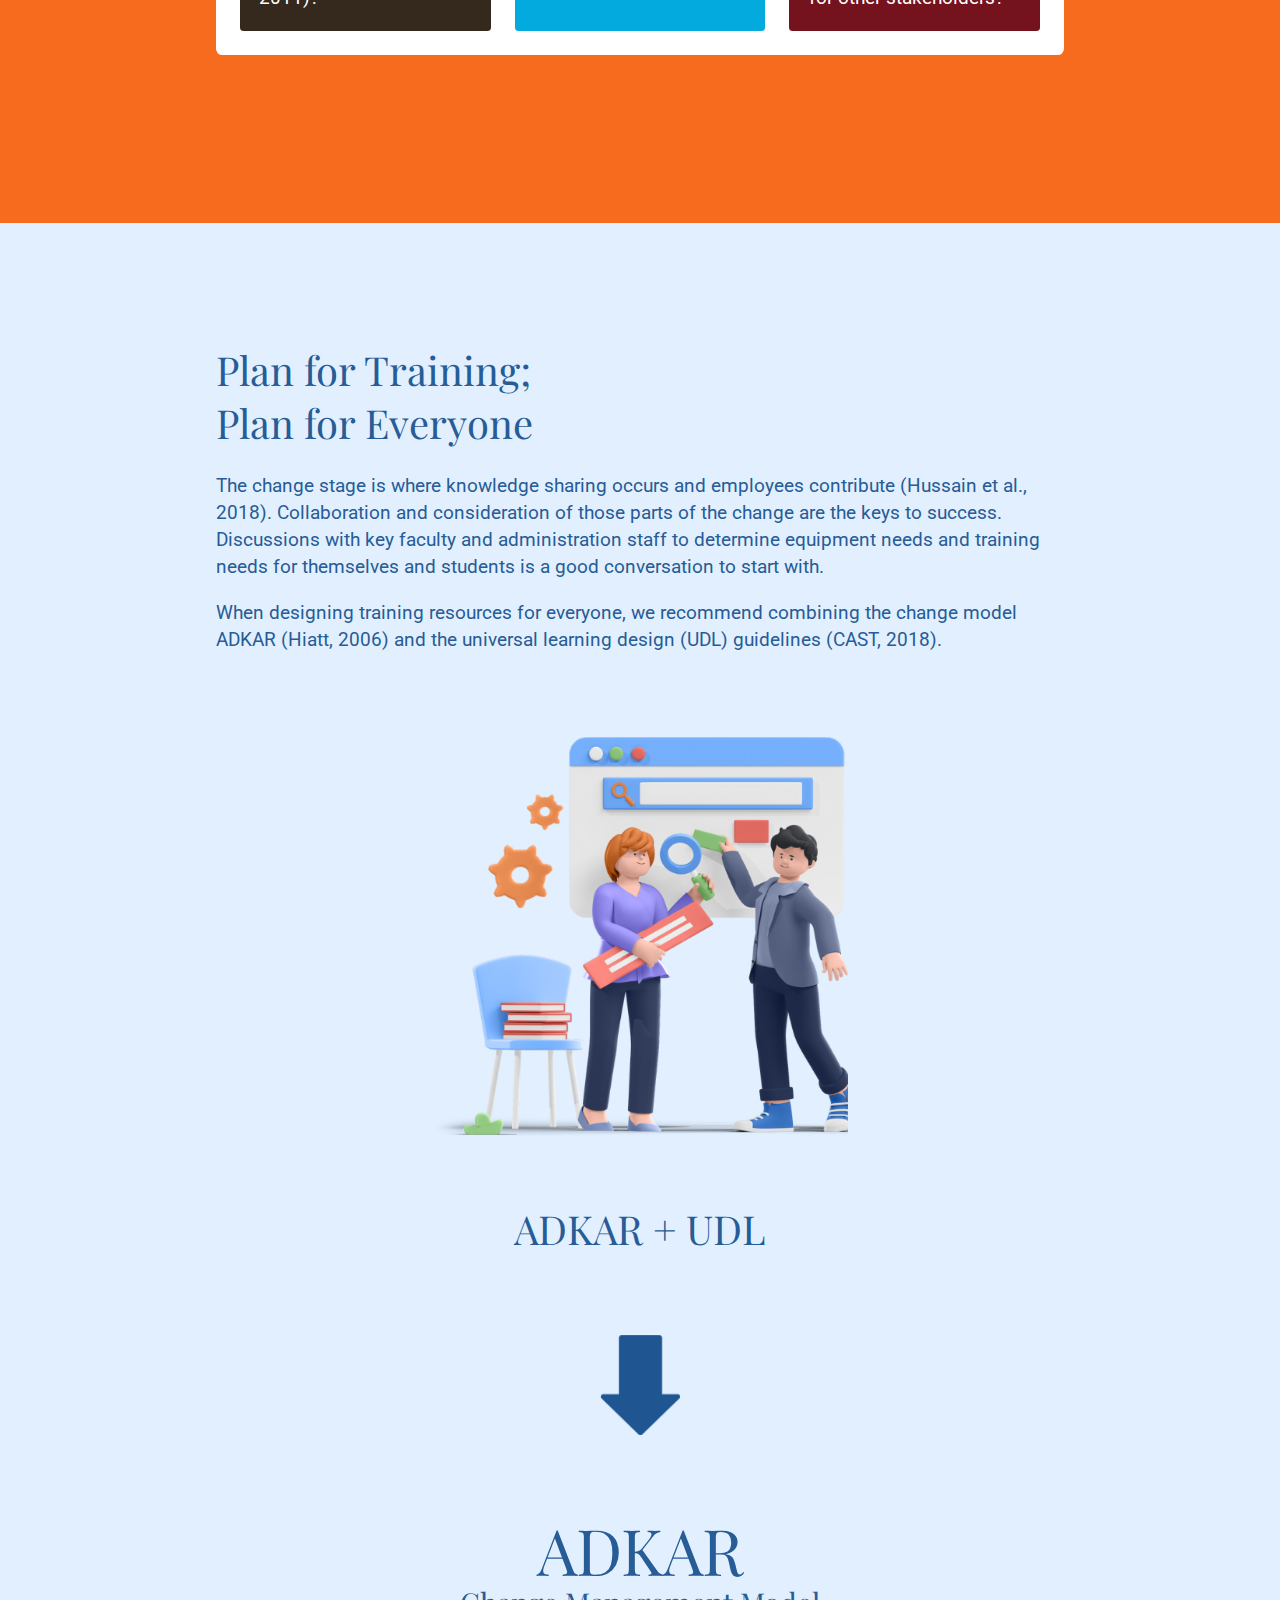
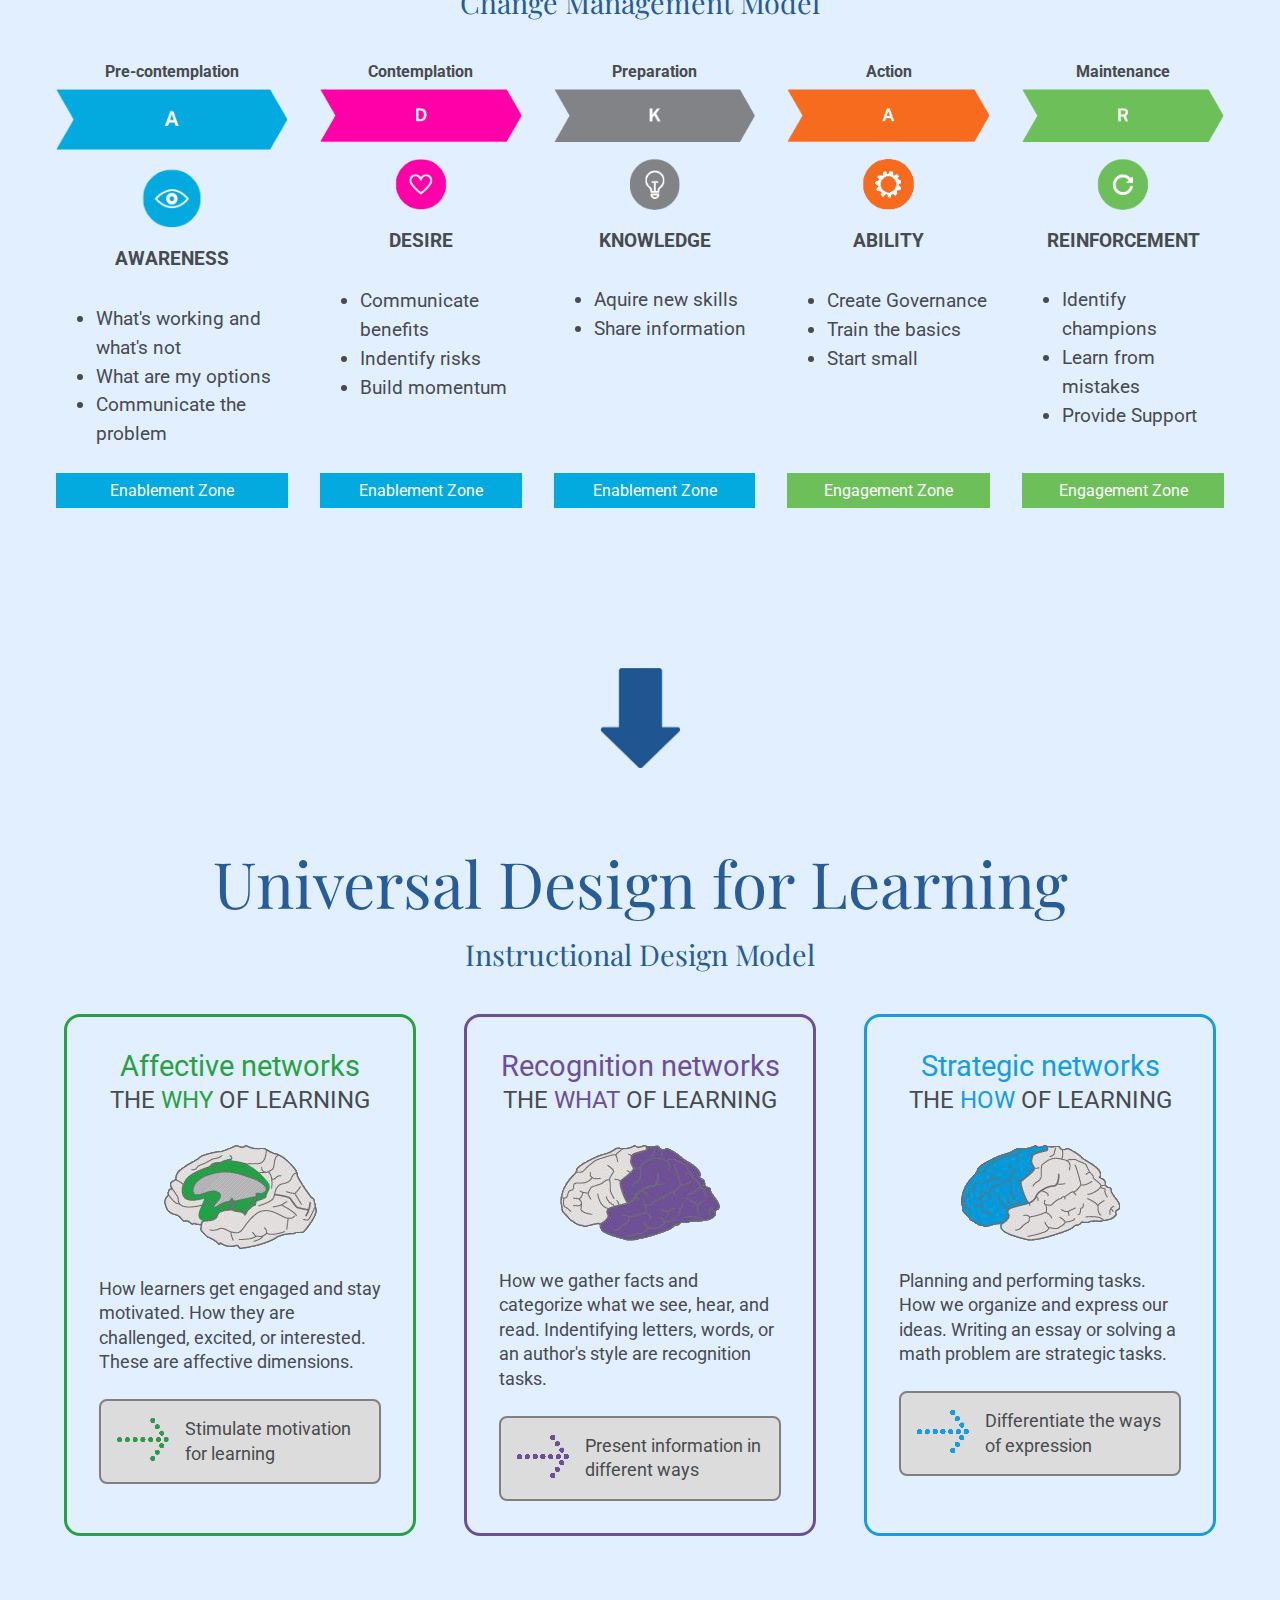
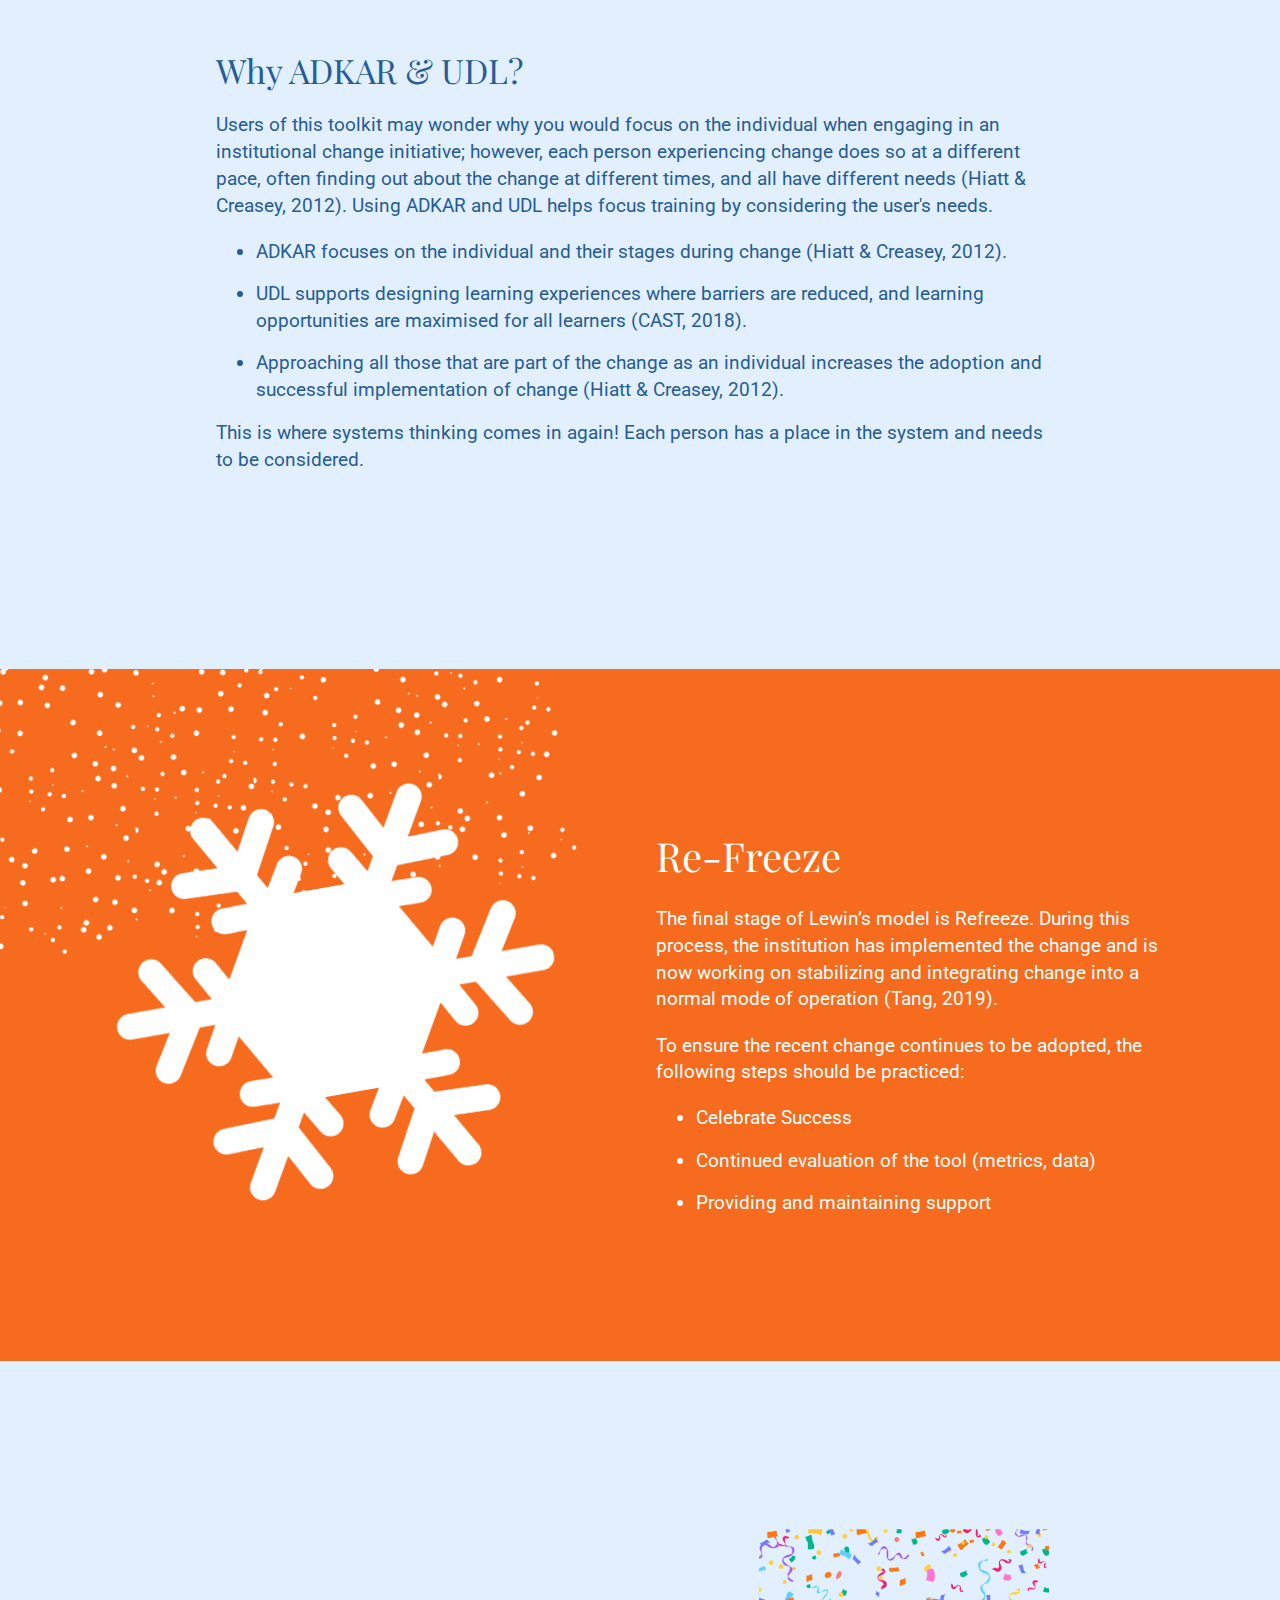
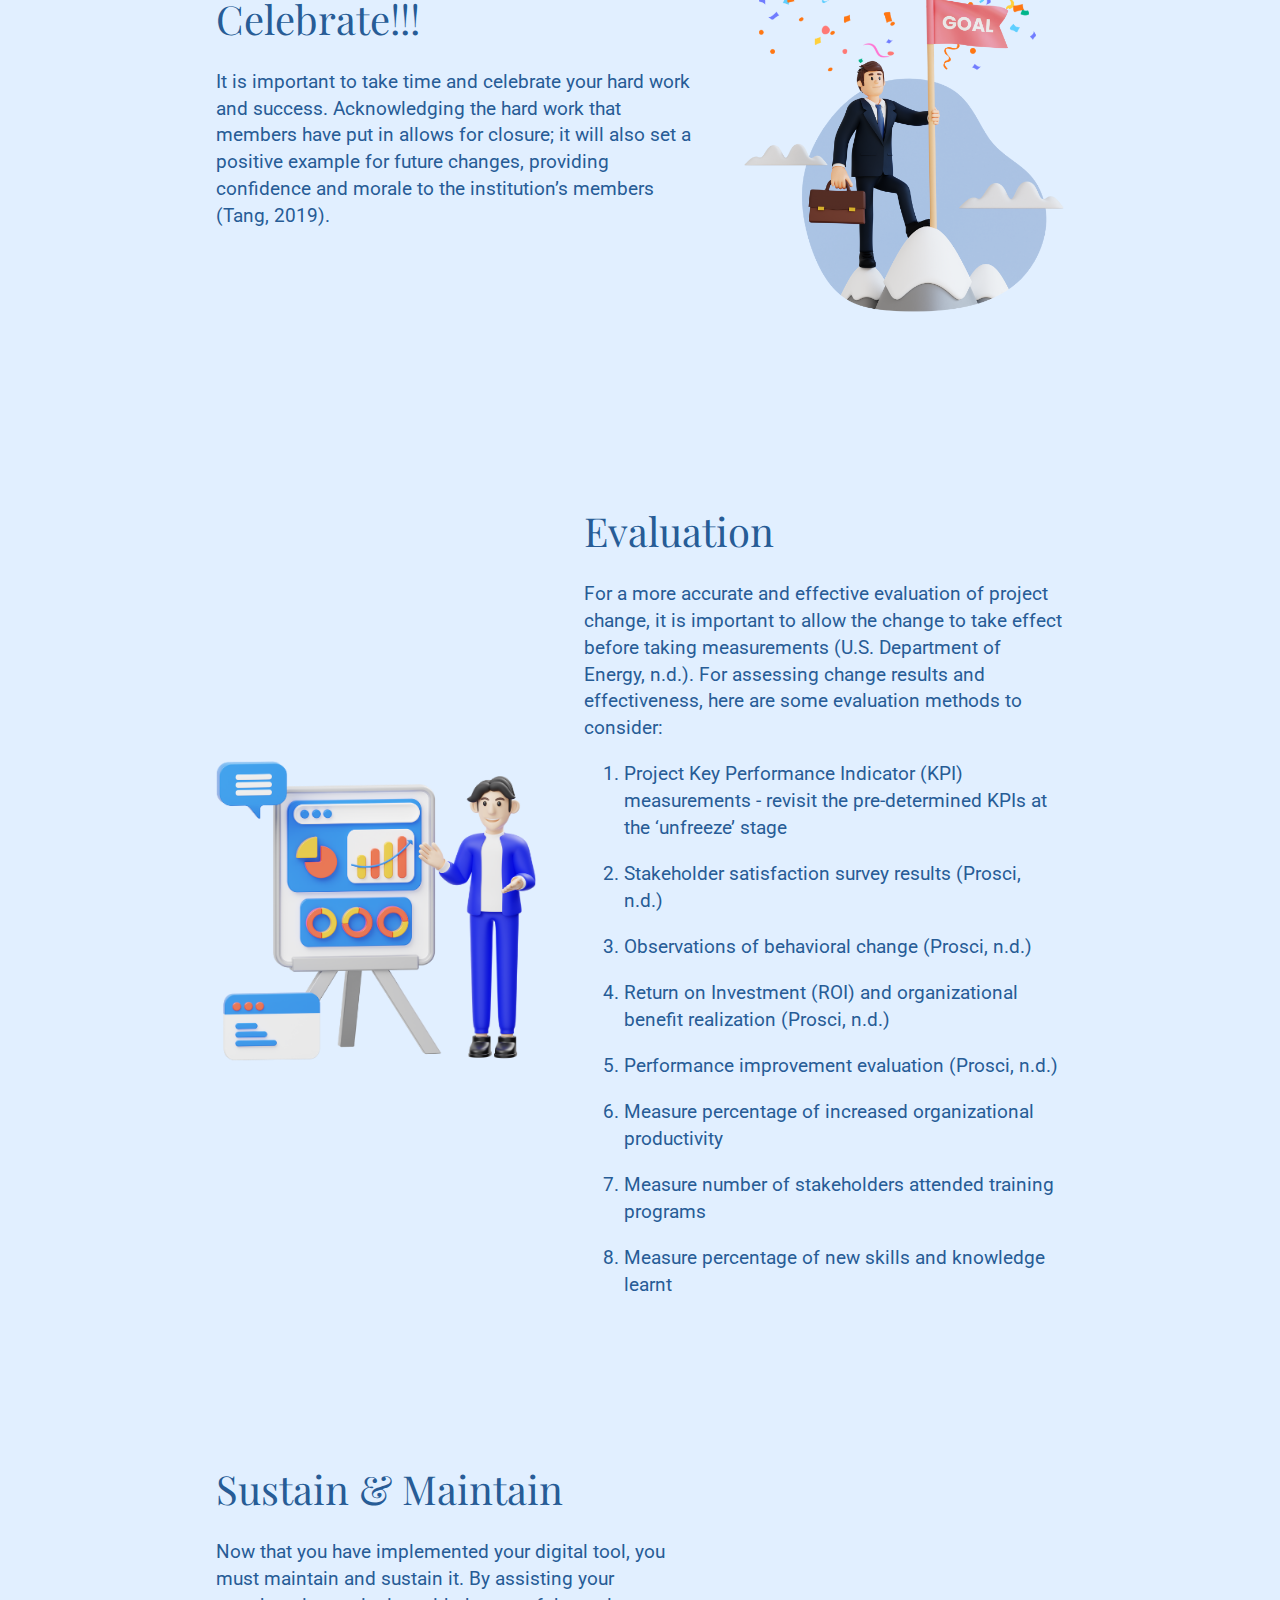
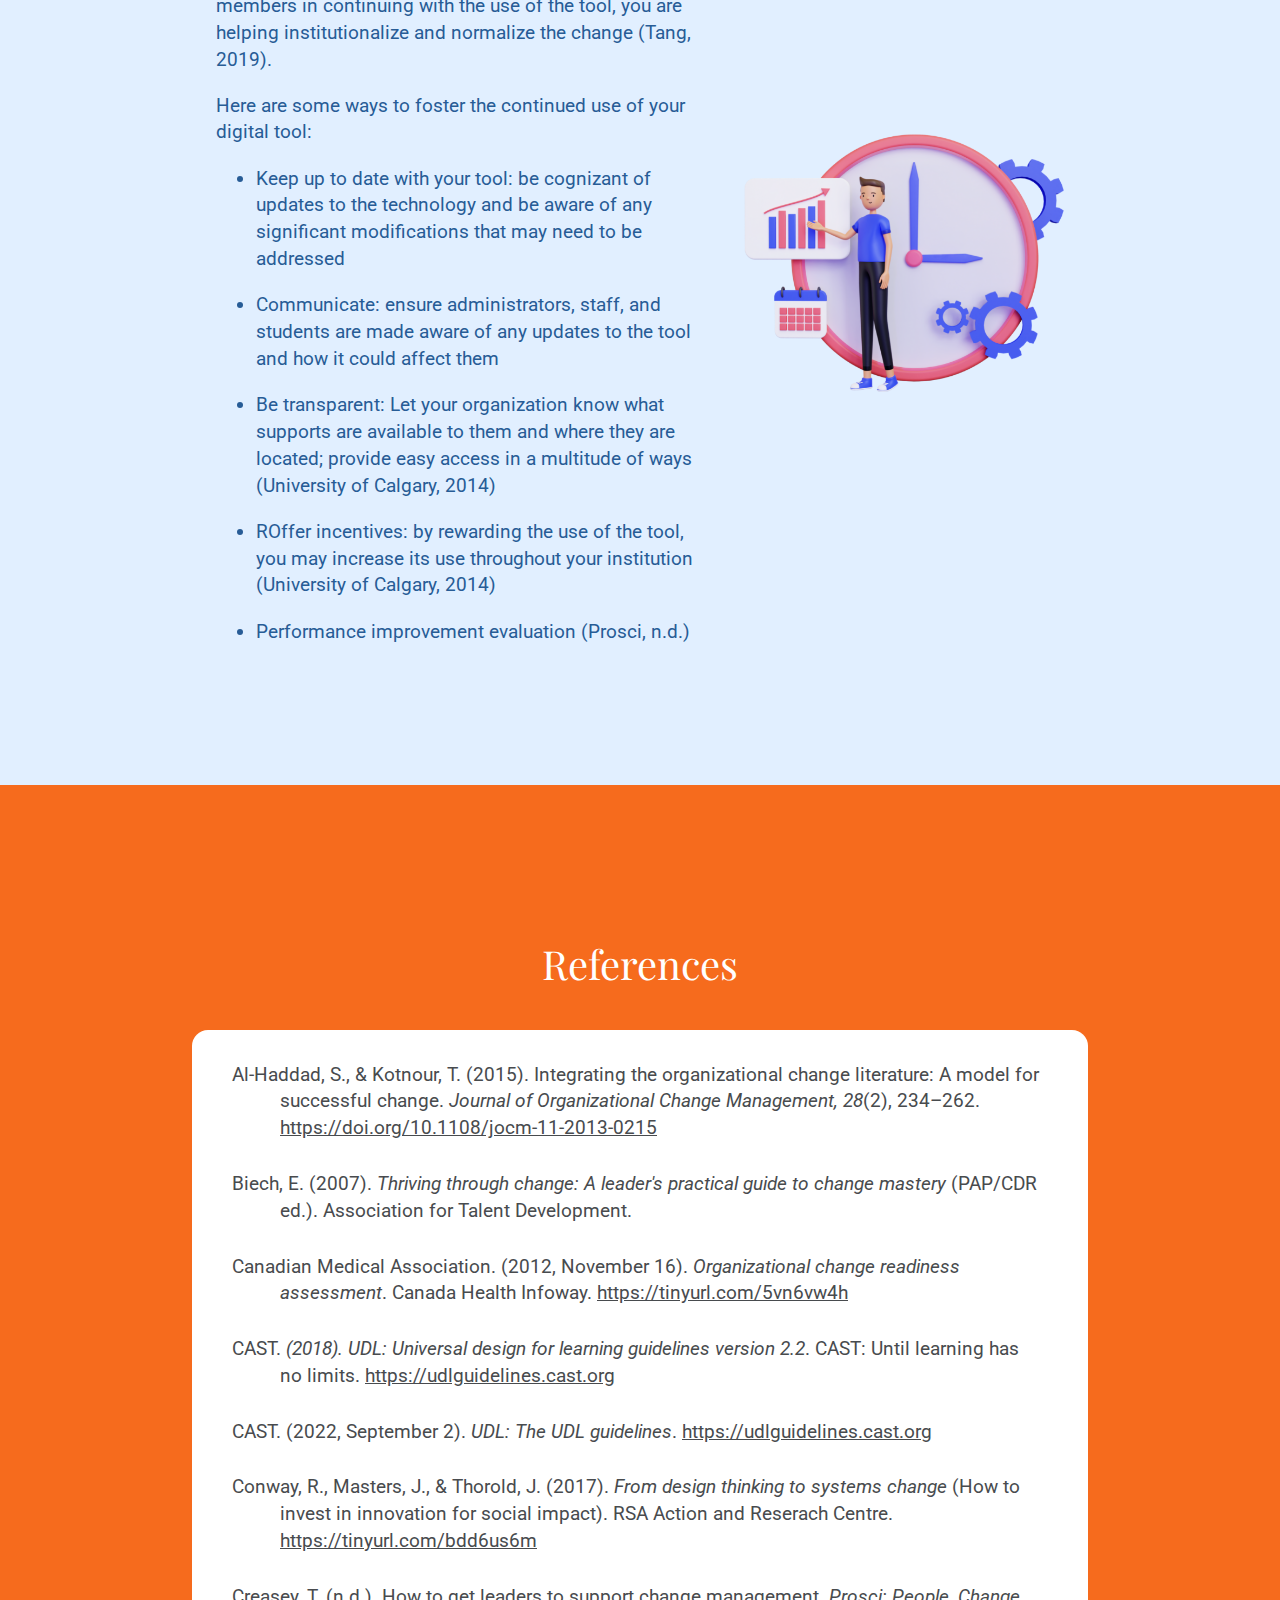
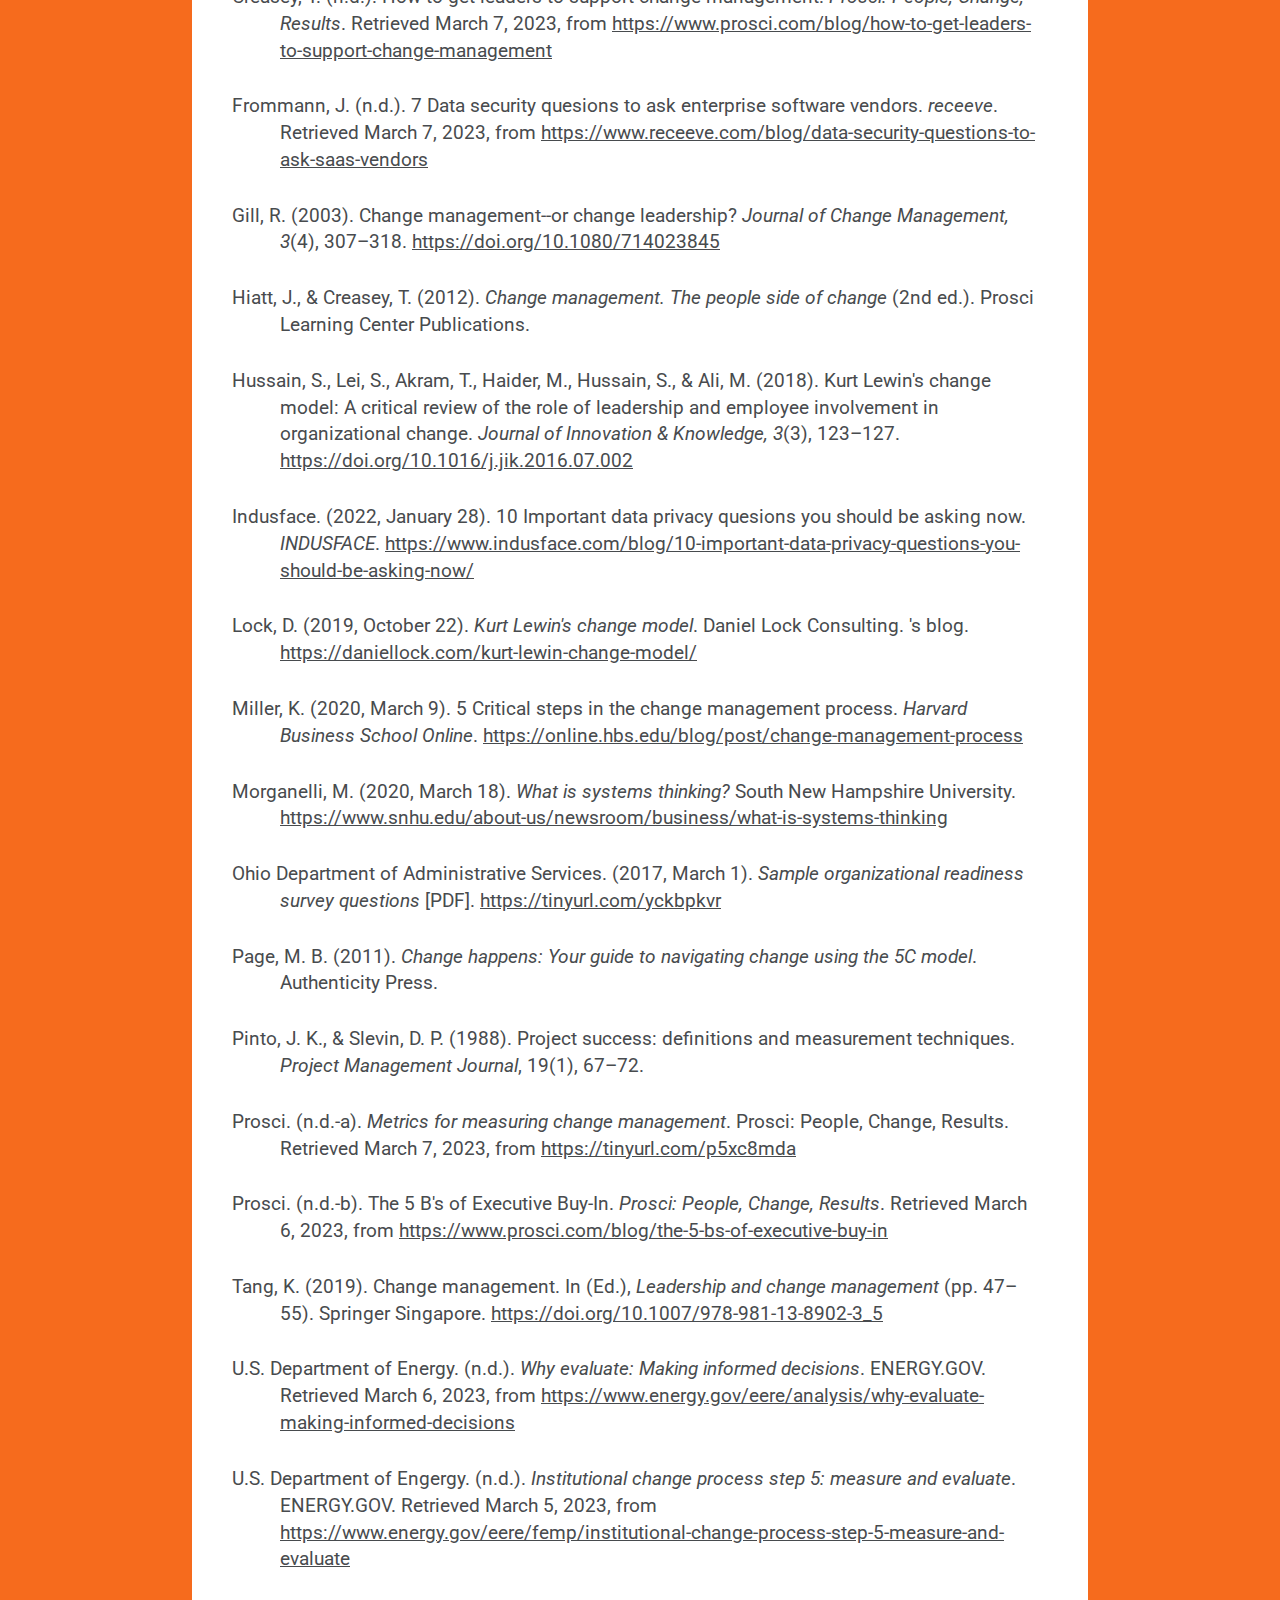
==== commit abb73bf3: "Update table" ====
--- a/docs/index.html
+++ b/docs/index.html
@@ -315,20 +315,22 @@
                                                 <table class="leadership-table">
                                                     <thead>
                                                         <tr>
-                                                            <th>Leadership</th>
-                                                            <th>Tools</th>
+                                                            <th class="table-desktop-heading table-heading-leadership">Leadership</th>
+                                                            <th class="table-desktop-heading table-heading-tools">Tools</th>
                                                         </tr>
                                                     </thead>
                                                     <tbody>
                                                         <tr>
-                                                            <td>
+                                                            <th class="table-mobile-heading table-heading-leadership">Leadership</th>
+                                                            <td class="table-data-leadership">
                                                                 <ul>
                                                                     <li>Help leaders understand the importance of change</li>
                                                                     <li>Provide clear context and data to verify importance (Creasey, n.d.)</li>
                                                                     <li>Focus on expected outcomes (Creasey, n.d.)</li>
                                                                 </ul>
                                                             </td>
-                                                            <td>
+                                                            <th class="table-mobile-heading table-heading-tools">Tools</th>
+                                                            <td class="table-data-tools">
                                                                 <ul>
                                                                     <li>The 5 B's of Executive Buy-in
                                                                         <ul>
--- a/docs/styles/styles.css
+++ b/docs/styles/styles.css
@@ -276,7 +276,7 @@
 }
 
 .intro .image-container {
-    padding: 0 6em;
+    padding: 0 6em 0.5em;
 }
 
 @media (min-width: 30em) {
@@ -520,8 +520,13 @@
 }
 
 .interested .image-container {
-    padding: 1em 8.75em 0;
+    padding: 1em 5em 0;
     margin-bottom: 1.25em;
+}
+
+.interested .image-container img {
+    display: block;
+    margin: 0 auto 1.25em;
 }
 
 .interested .text-container {
@@ -553,7 +558,7 @@
 
 }
 
-@media (min-width: 60em) {
+@media (min-width: 45em) {
 
     .interested .content-container {
         padding: 2em 2em 0;
@@ -725,33 +730,45 @@
     margin-top: 1.3em;
 }
 
-.pre-conditions .stakeholder-table-container table {
-    border-collapse: collapse;
-    width: 100%;
-}
-
-.pre-conditions .stakeholder-table-container table td,
-.pre-conditions .stakeholder-table-container table th {
-    border: 1px solid var(--blue-dark);
-}
-
-.pre-conditions .stakeholder-table-container table td {
-    vertical-align: top;
-}
-
 .pre-conditions .organizational-readiness .col-01 {
     margin-bottom: 2em;
 }
 
 .pre-conditions .buy-in table {
+    color: var(--black);
+    display: block;
+}
+
+.pre-conditions .buy-in thead {
+    display: none;
+}
+
+.pre-conditions .buy-in table th,
+.pre-conditions .buy-in table td {
+    display: block;
+}
+
+.pre-conditions .buy-in table td {
+    border: 1px solid #ccc;
     background-color: white;
-    border: 1px solid #ccc;
-    border-radius: 0.4em;
-    border-collapse: collapse;
-    table-layout: fixed;
-    width: 100%;
-    color: var(--black);
-    overflow: hidden;
+}
+
+.pre-conditions .buy-in table .table-mobile-heading.table-heading-leadership {
+    border-top-left-radius: 0.4em;
+    border-top-right-radius: 0.4em;
+    border-top: 1px solid #ccc;
+    border-left: 1px solid #ccc;
+    border-right: 1px solid #ccc;
+}
+
+.pre-conditions .buy-in table .table-mobile-heading.table-heading-tools {
+    border-left: 1px solid #ccc;
+    border-right: 1px solid #ccc;
+}
+
+.pre-conditions .buy-in table .table-data-tools {
+    border-bottom-left-radius: 0.4em;
+    border-bottom-right-radius: 0.4em;
 }
 
 .pre-conditions .buy-in ul {
@@ -772,6 +789,7 @@
 .pre-conditions .buy-in th
 .pre-conditions .buy-in td {
     max-width: 50%;
+    display: block;
 }
 
 .pre-conditions .buy-in th {
@@ -779,18 +797,18 @@
 }
 
 .pre-conditions .buy-in td {
-    border: 1px solid #ccc;
     padding: 1.25em;
-    vertical-align: text-top;
-}
-
-
-.pre-conditions .buy-in th:first-child {
+}
+
+.table-heading-leadership {
+    background-color: pink;
+}
+.pre-conditions .buy-in .table-heading-leadership {
     background-color: var(--orange);
     color: white;
 }
 
-.pre-conditions .buy-in th:last-child {
+.pre-conditions .buy-in .table-heading-tools {
     background-color: var(--blue-dark);
     color: white;
 }
@@ -824,6 +842,62 @@
         gap: 2em;
     }
 
+
+
+}
+
+@media (min-width: 45em) {
+
+    .pre-conditions .buy-in table {
+        border-collapse: collapse;
+        table-layout: fixed;
+        width: 100%;
+        color: var(--black);
+        overflow: hidden;
+        display: table;
+    }
+
+    .pre-conditions .buy-in thead {
+        display: table-header-group;
+    }
+    
+    .pre-conditions .buy-in table th,
+    .pre-conditions .buy-in table td {
+        display: table-cell;
+    }
+
+    .pre-conditions .buy-in td {
+        border: 1px solid #ccc;
+        padding: 1.25em;
+        vertical-align: text-top;
+    }
+
+    .pre-conditions .buy-in .table-mobile-heading {
+        display: none;
+    }
+    
+    .table-desktop-heading.table-heading-leadership {
+        border-top-left-radius: 0.4em;
+    }
+
+    .table-desktop-heading.table-heading-tools {
+        border-top-right-radius: 0.4em;
+    }
+
+    .pre-conditions .buy-in table td {
+        border: 1px solid #ccc;
+        background-color: white;
+        border-radius: 1em;
+    }
+
+    .pre-conditions .buy-in table .table-data-tools {
+        border-bottom-left-radius: initial;
+        border-bottom-right-radius: initial;
+    }
+    
+    .pre-conditions .buy-in table .table-data-tools {
+        border-bottom-right-radius: 0.4em;
+    }
 
 
 }
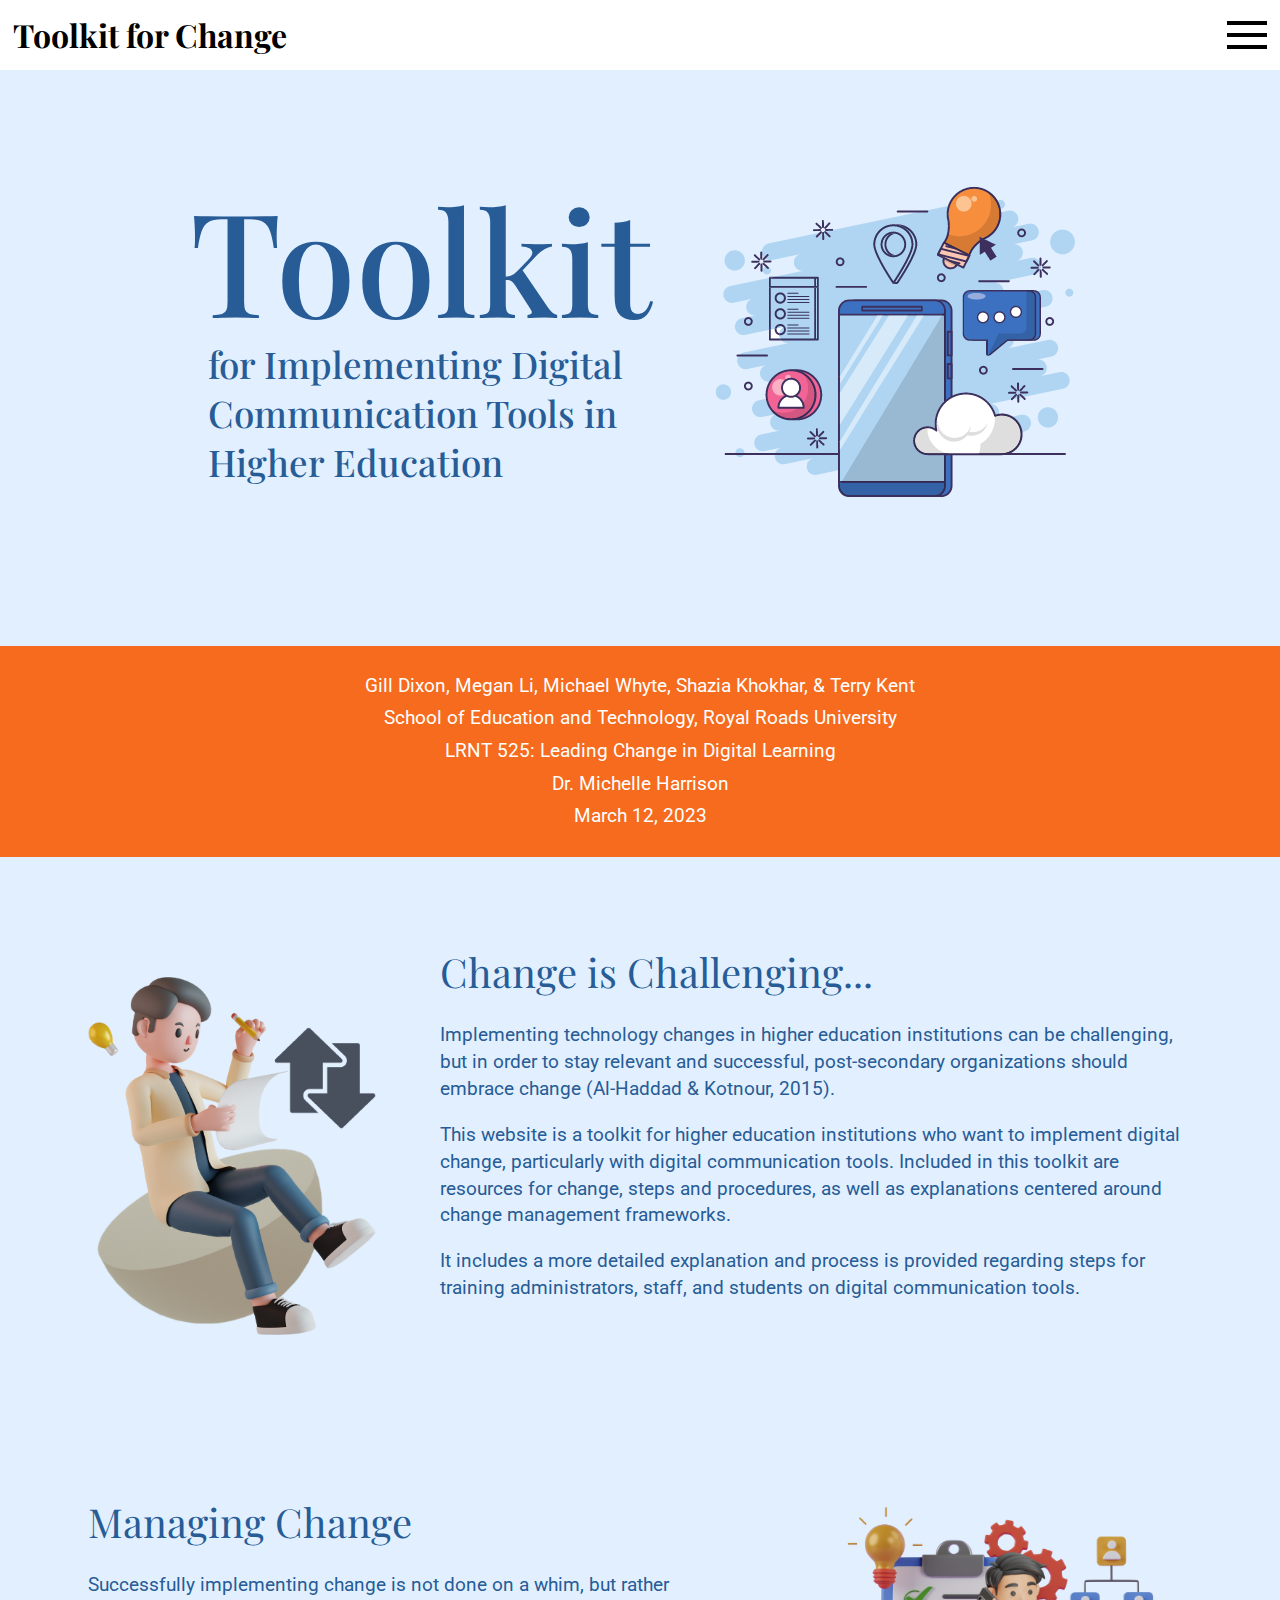
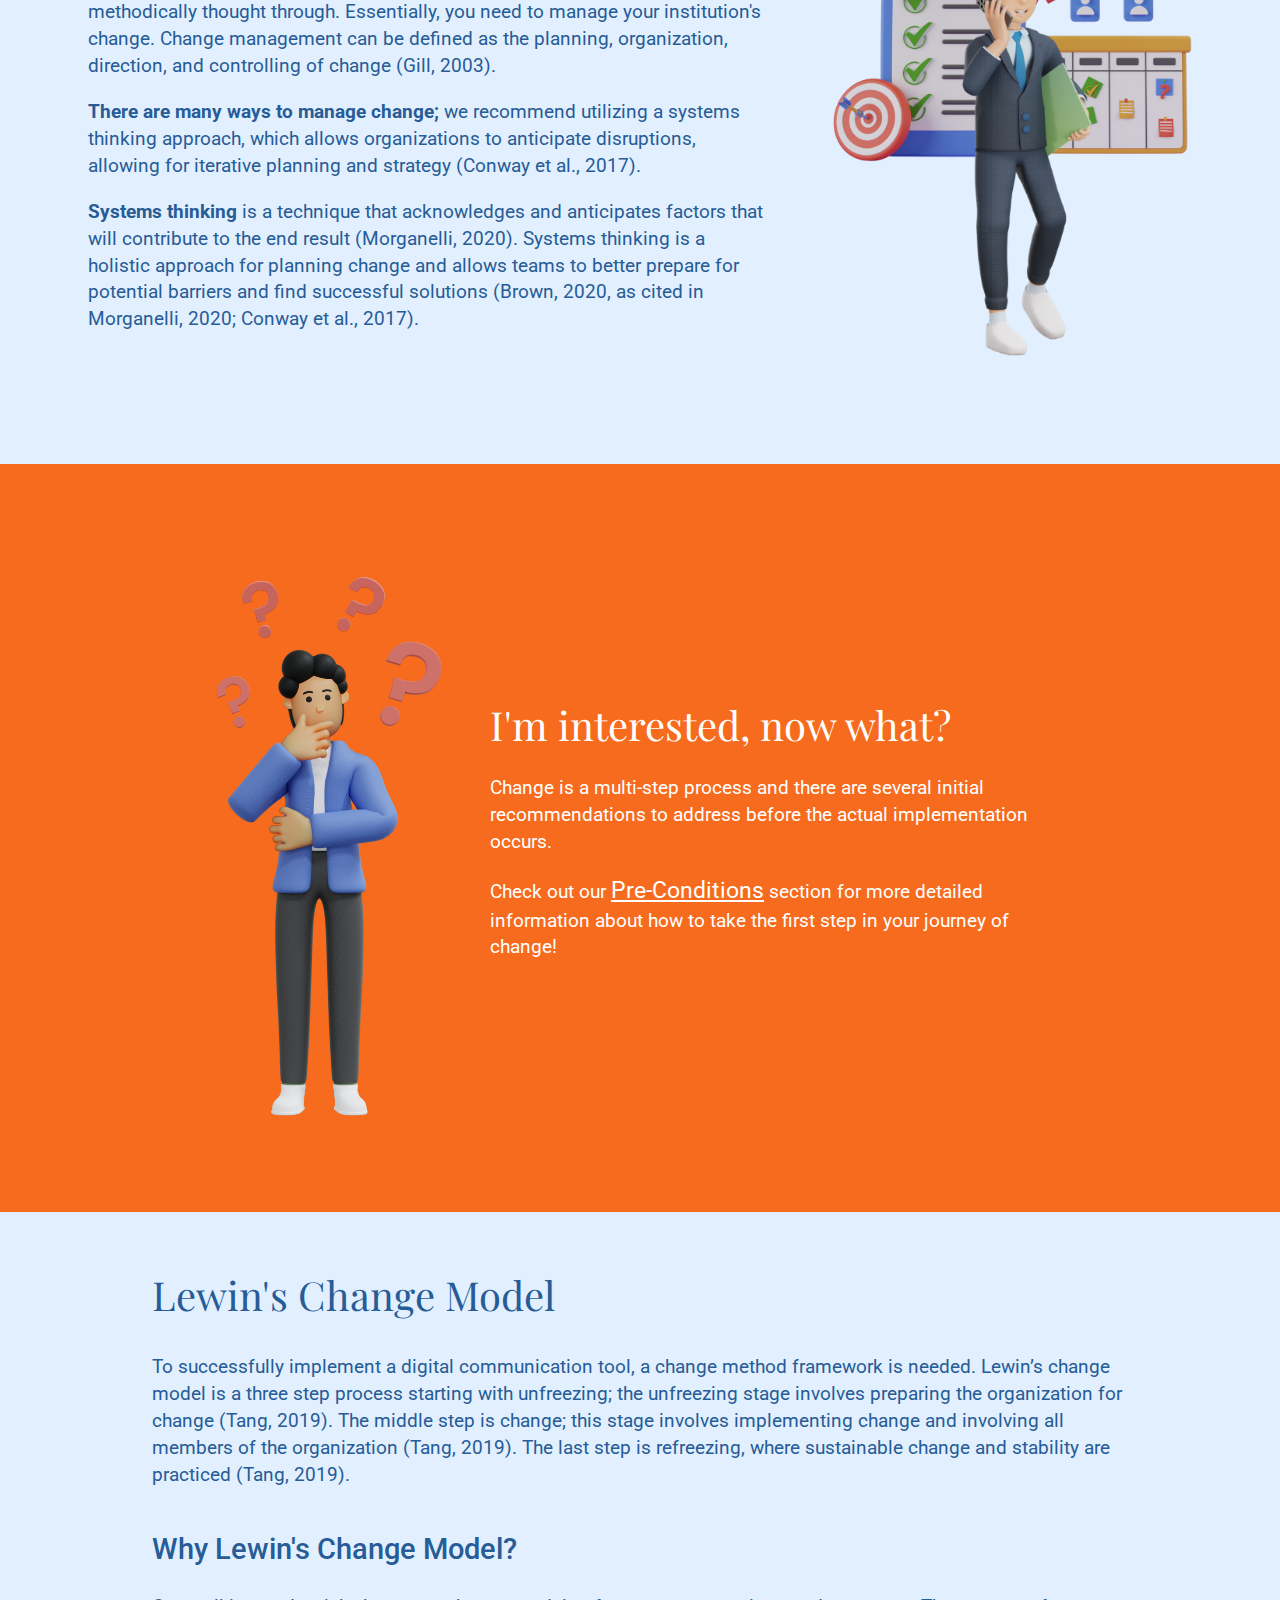
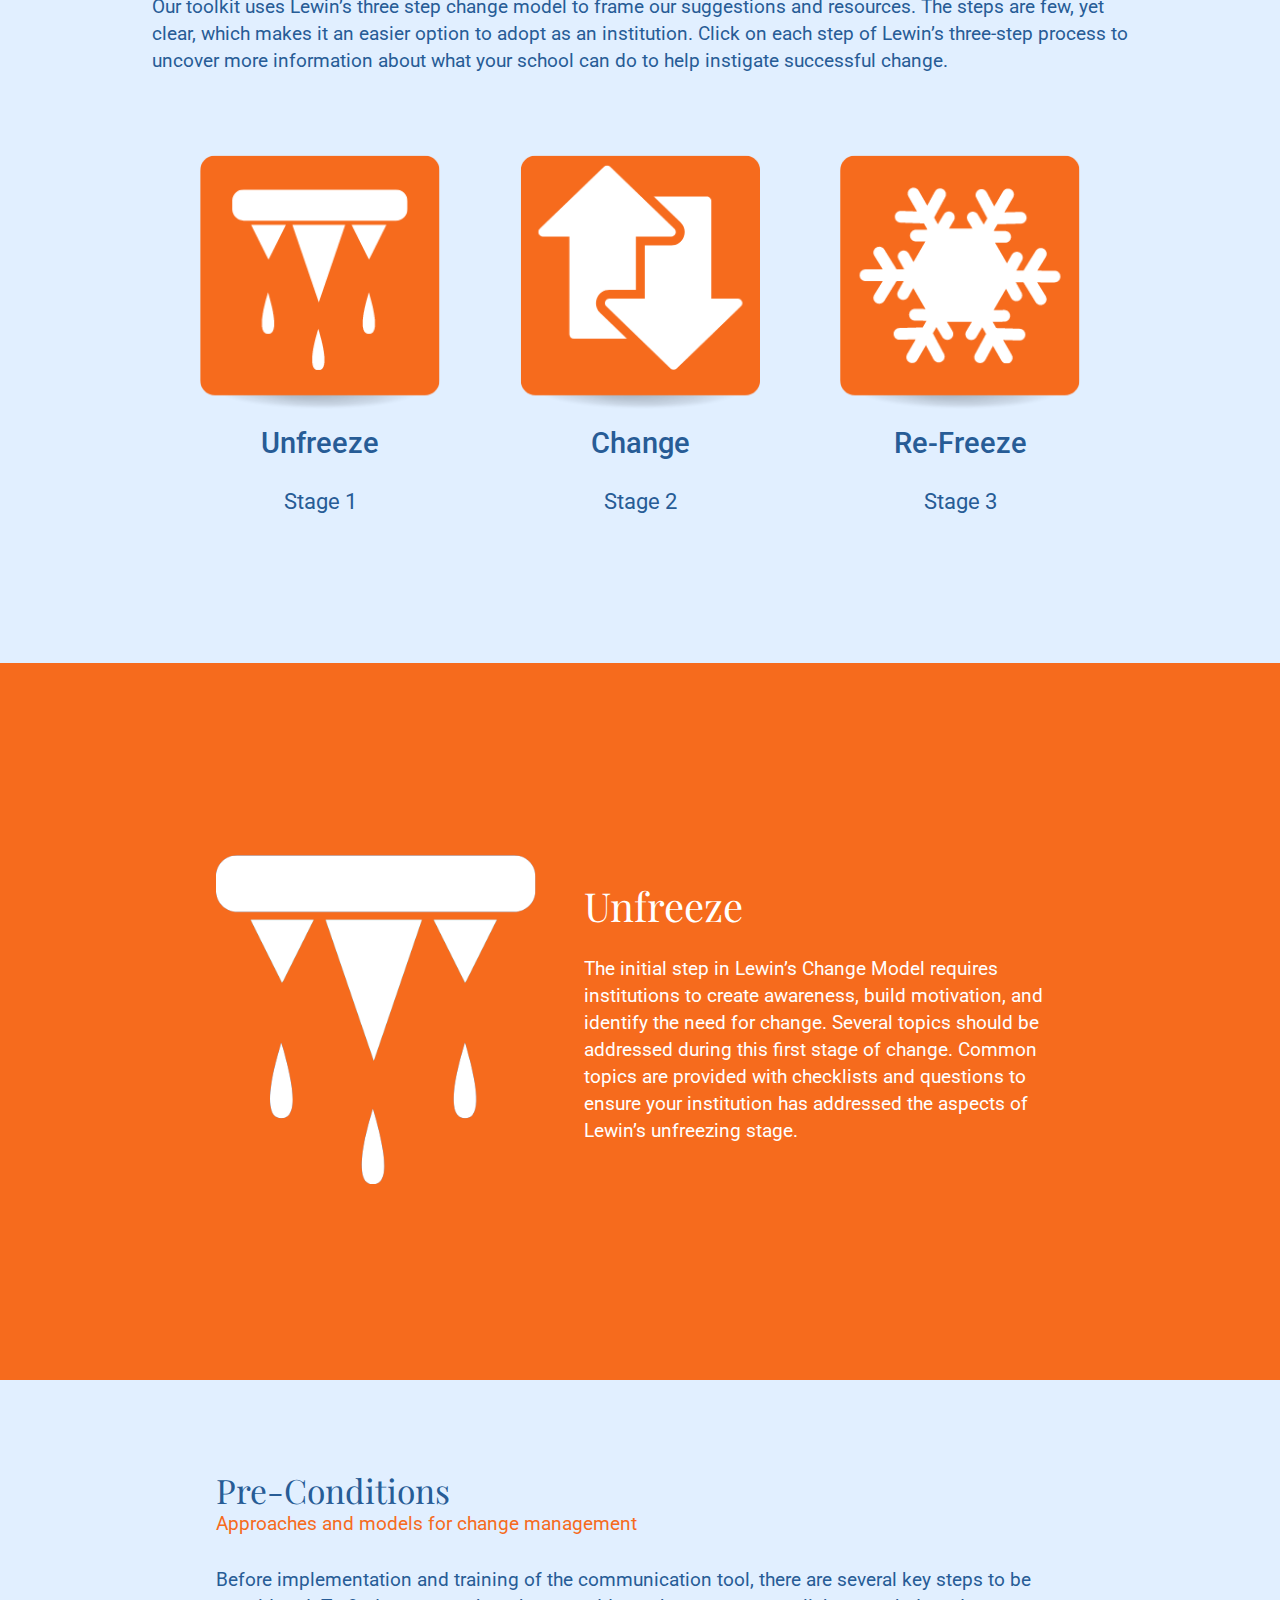
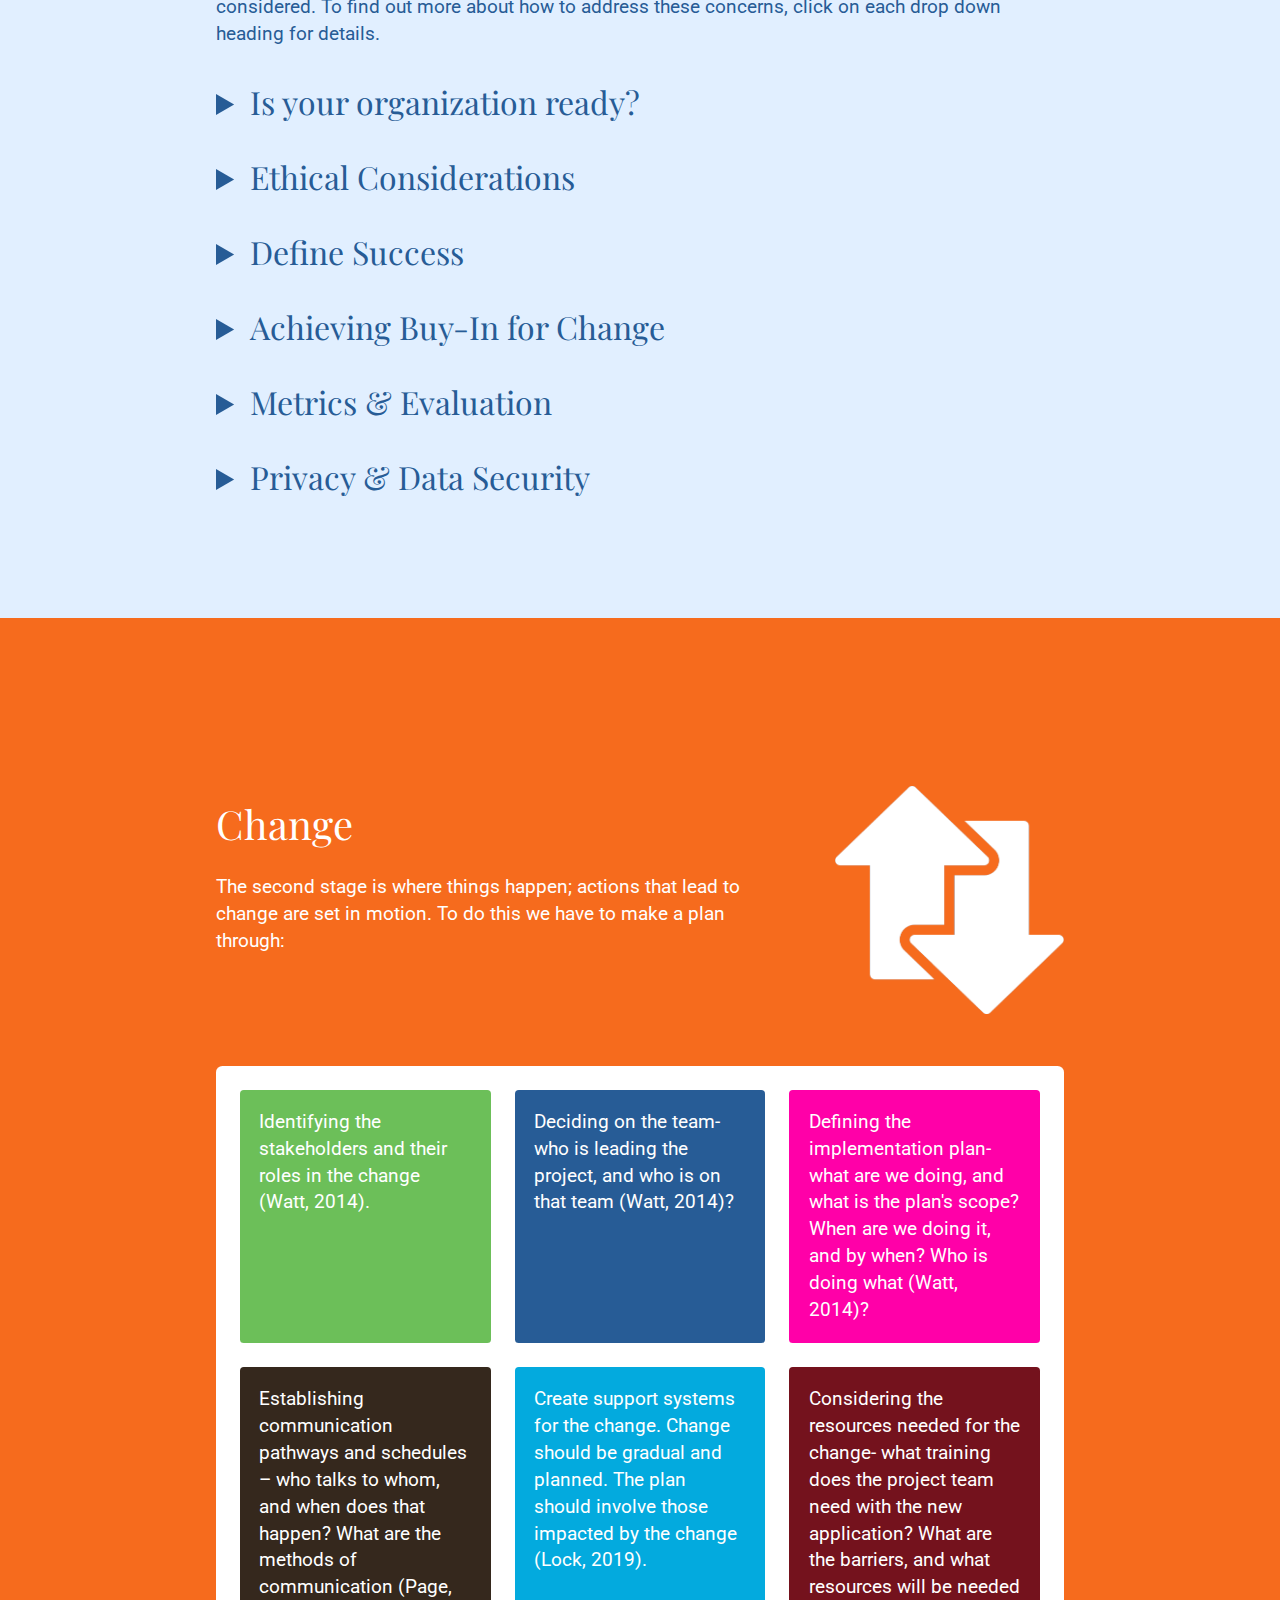
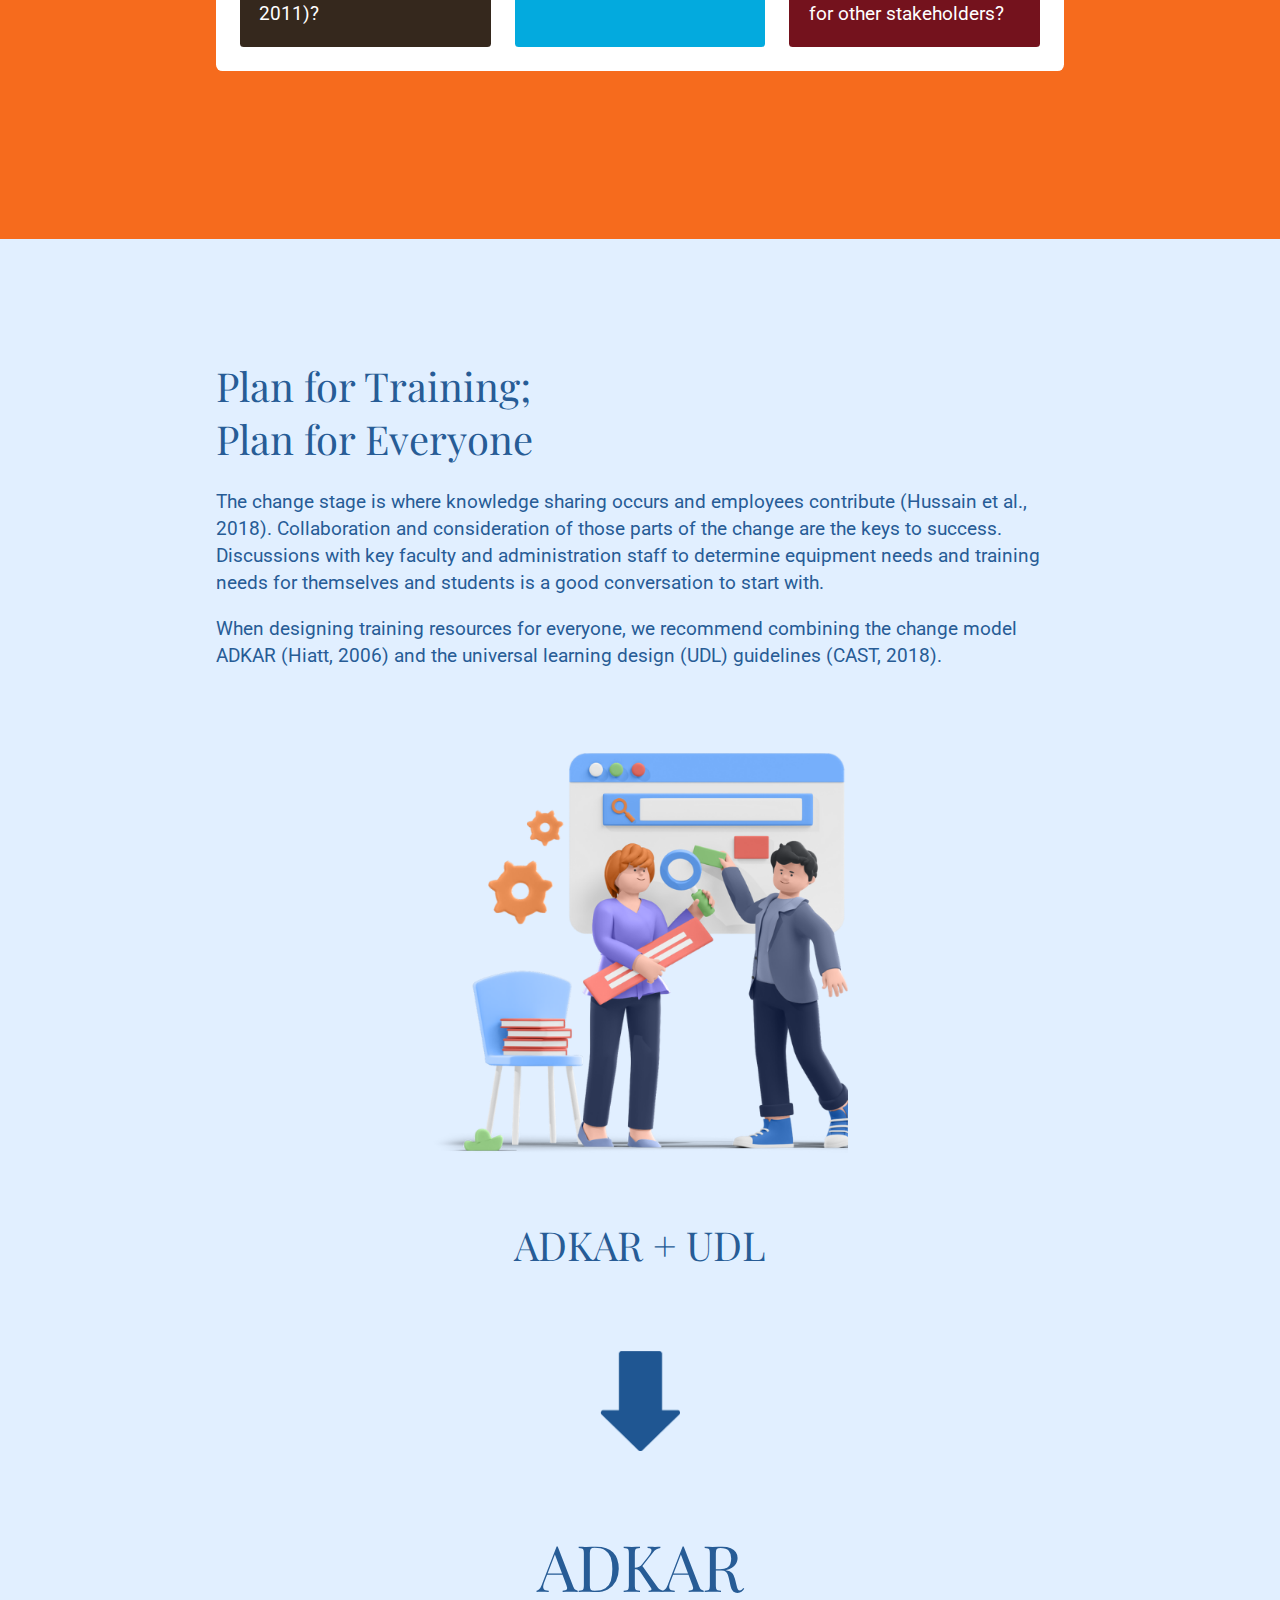
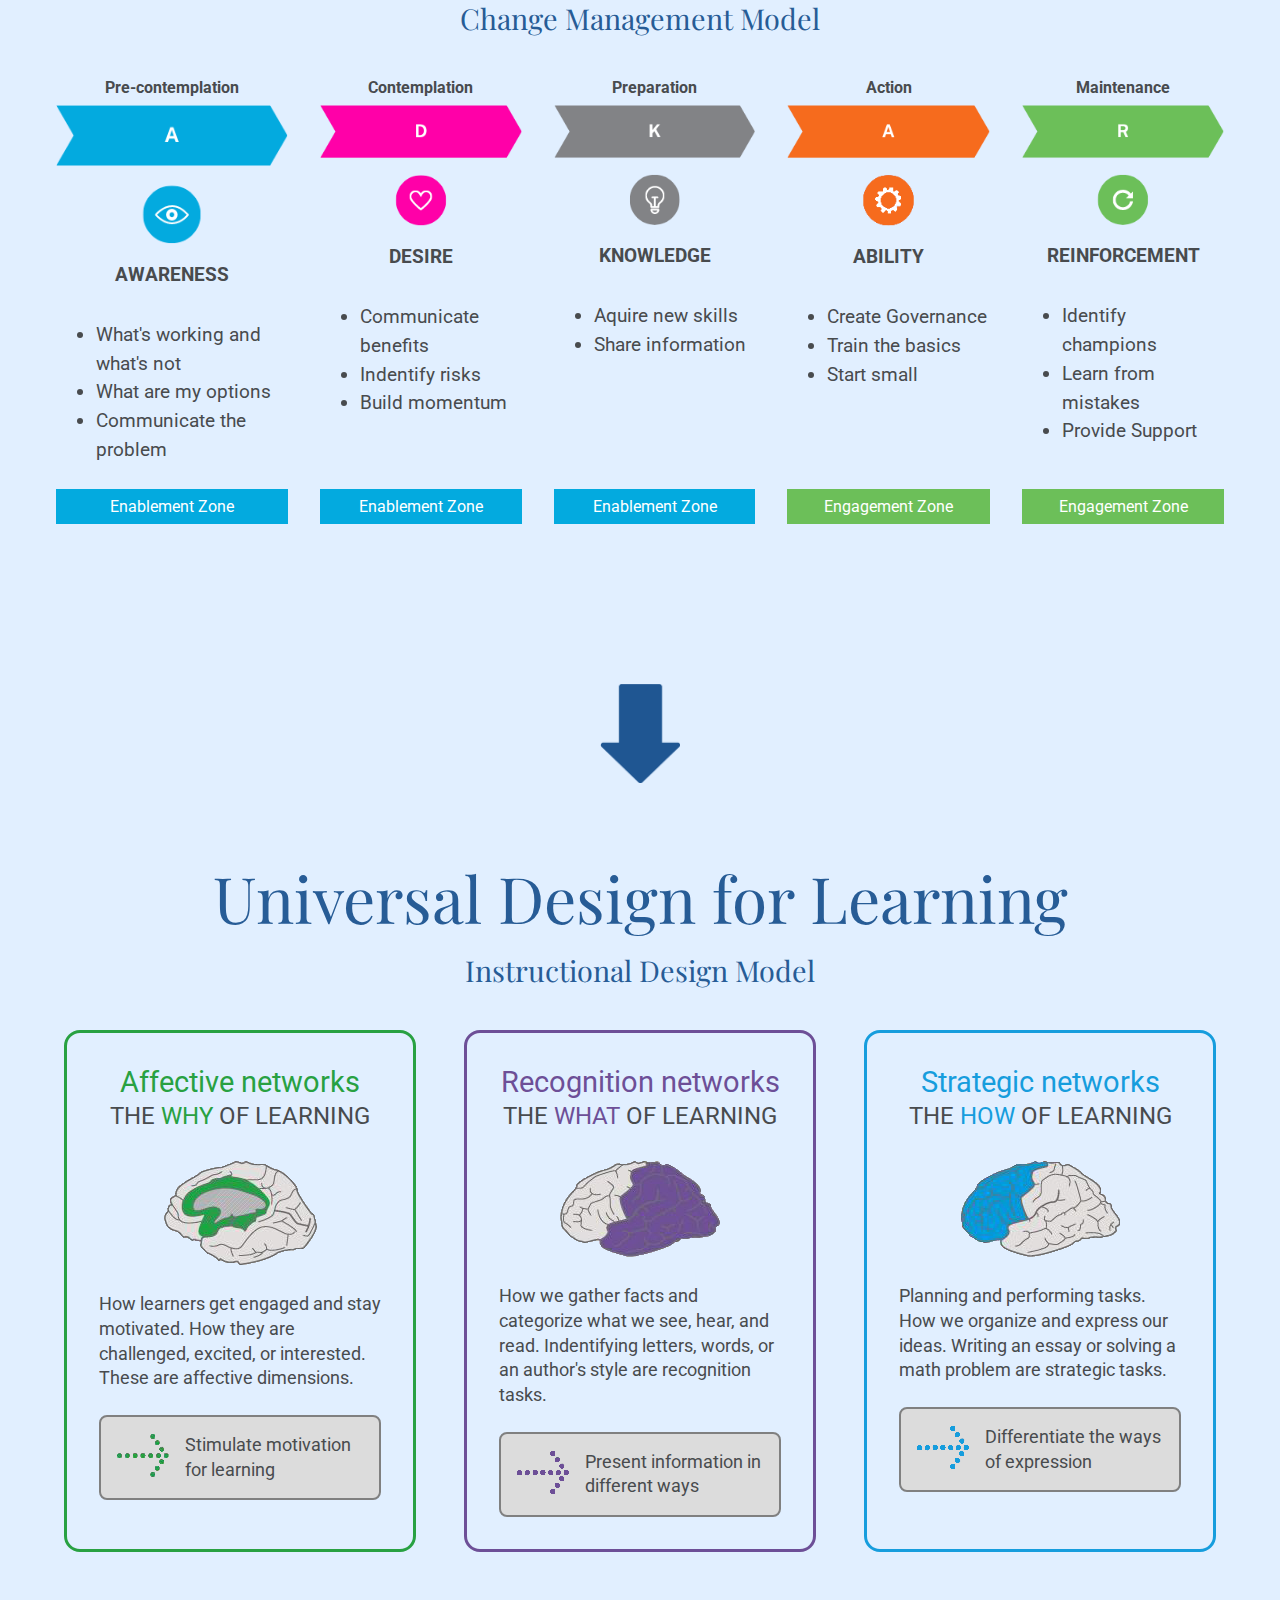
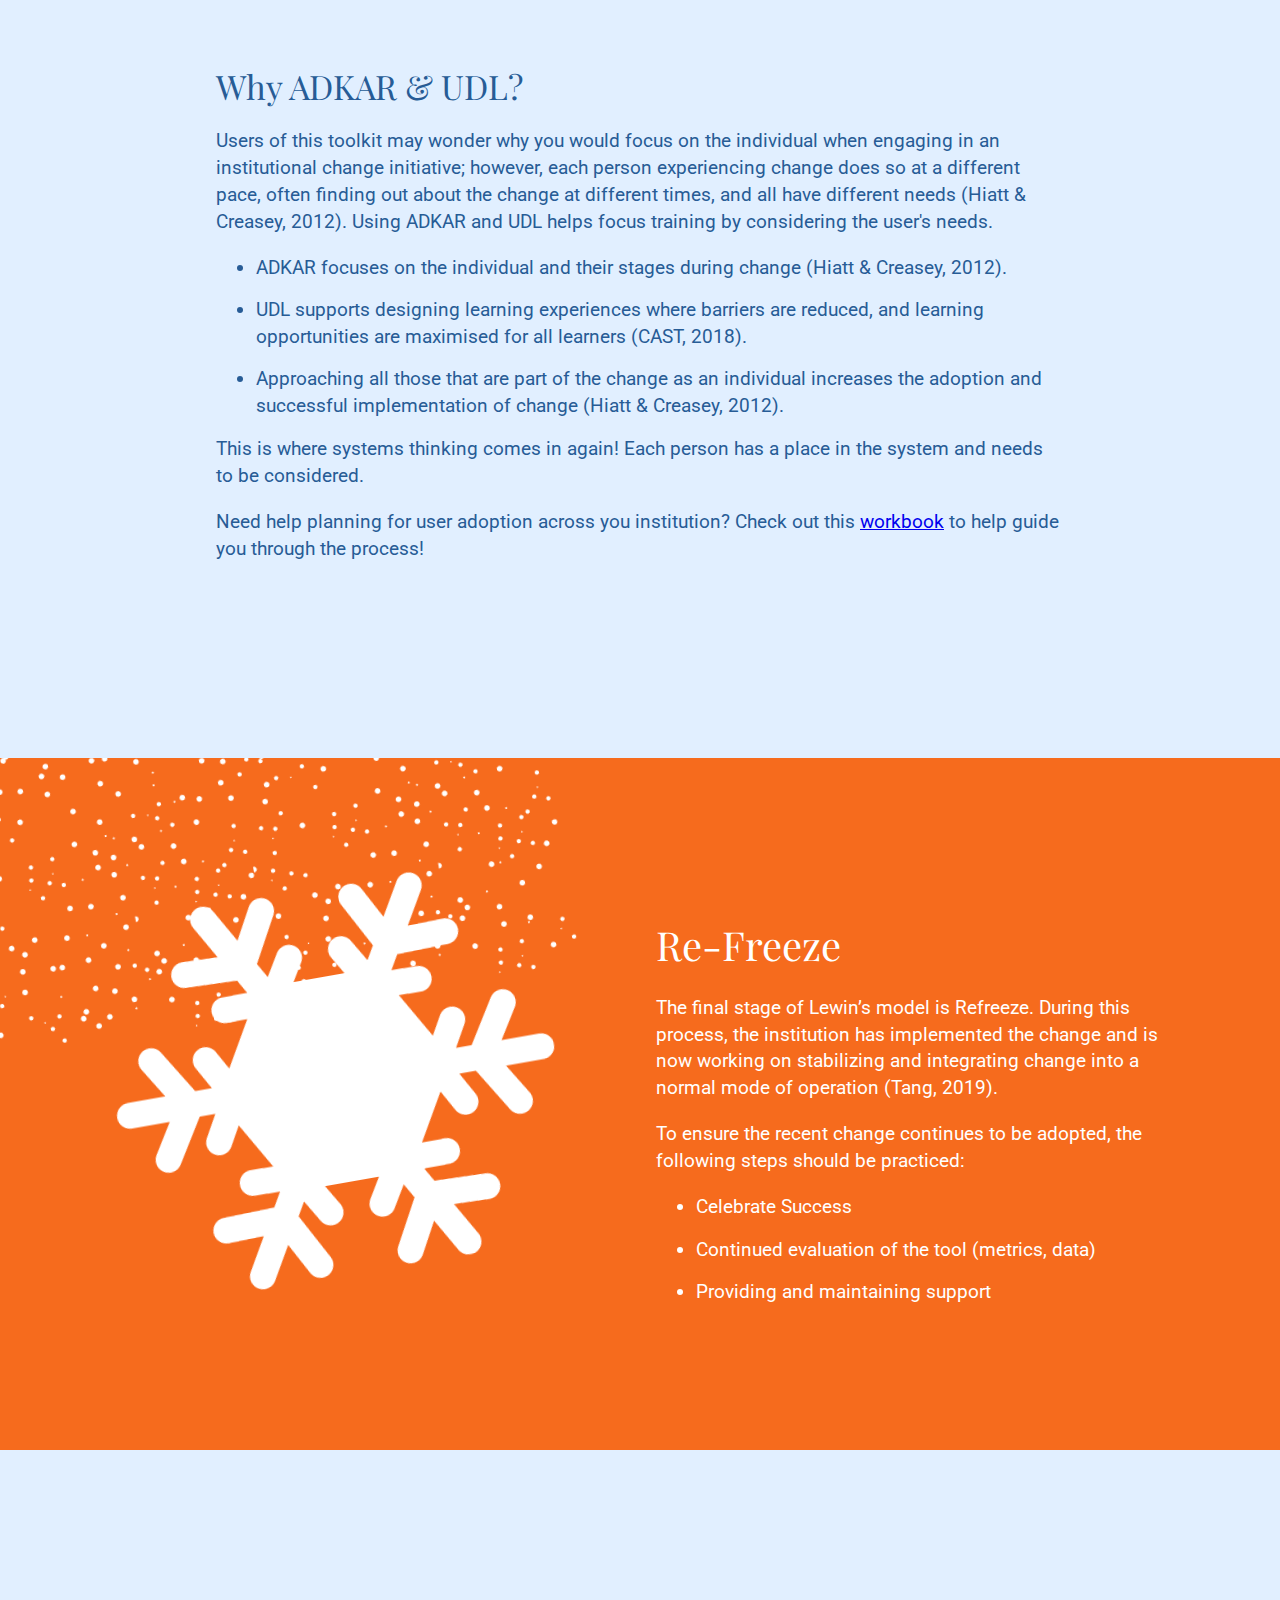
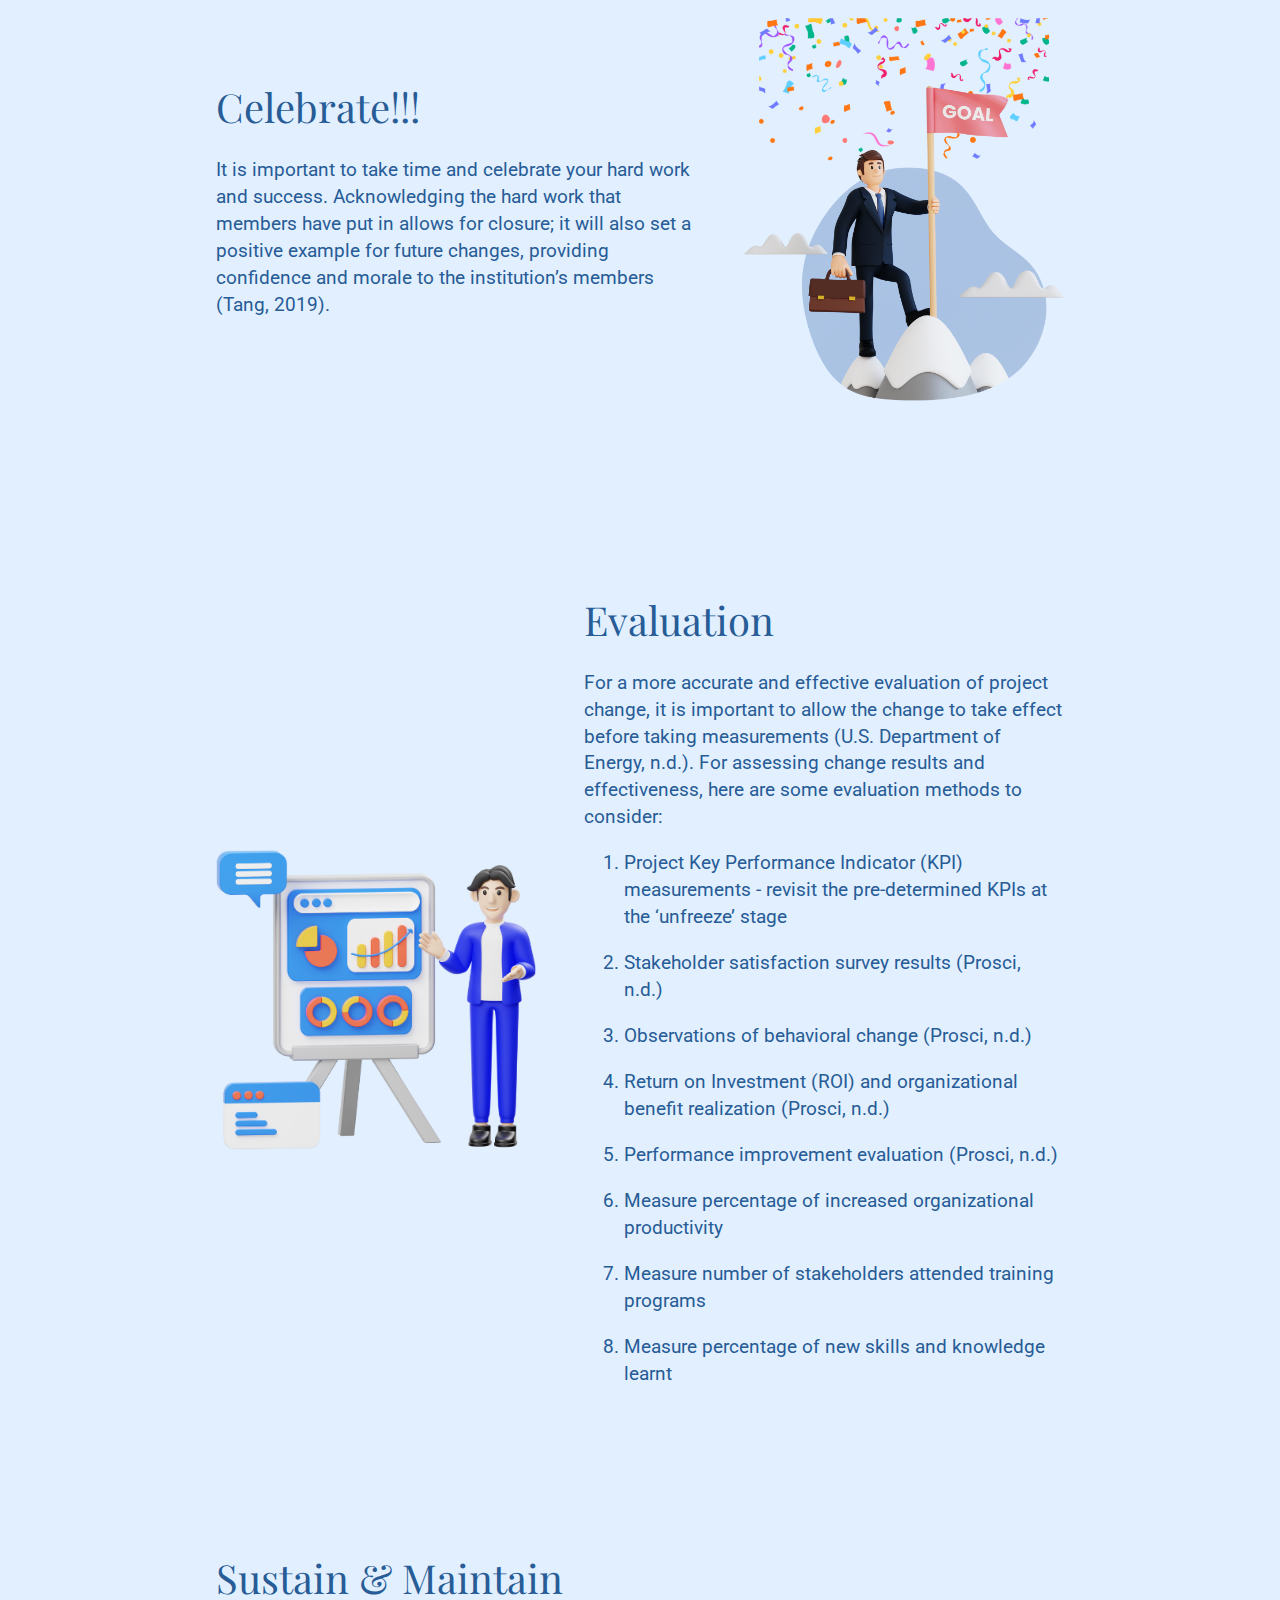
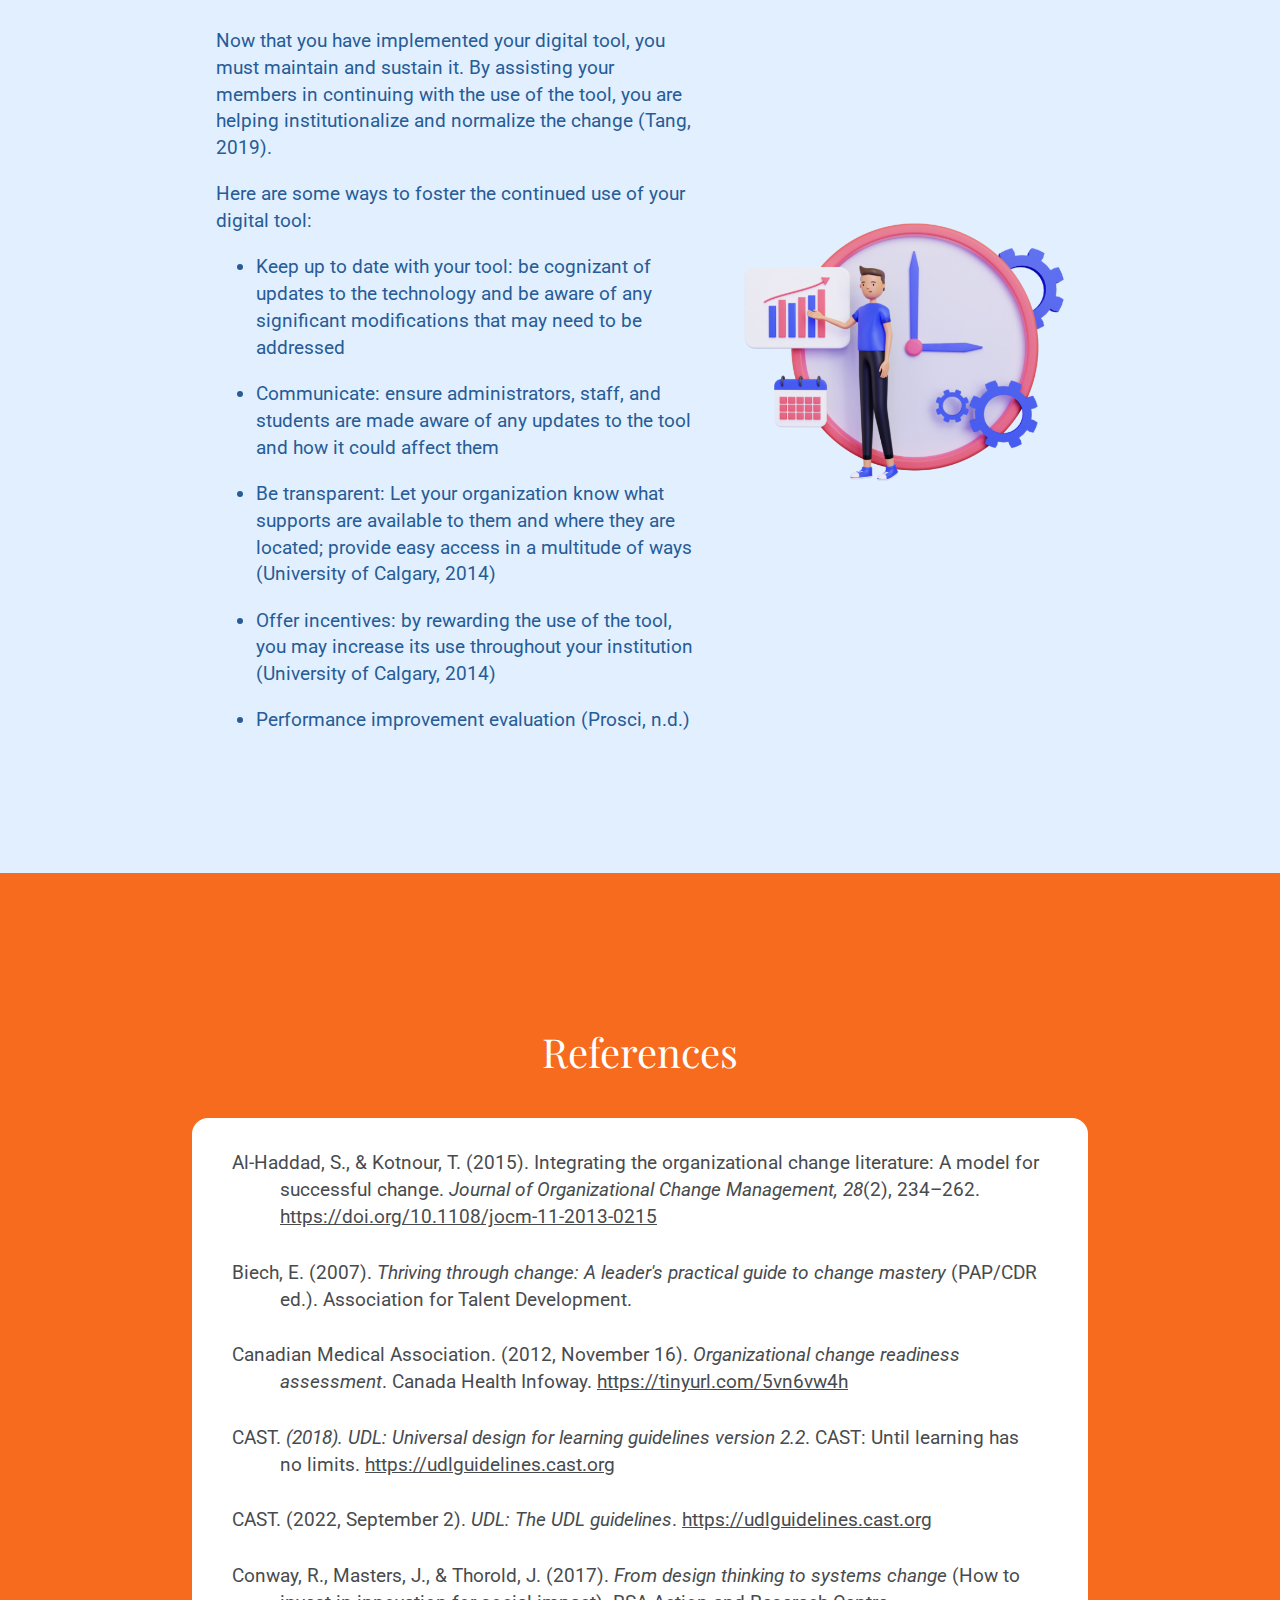
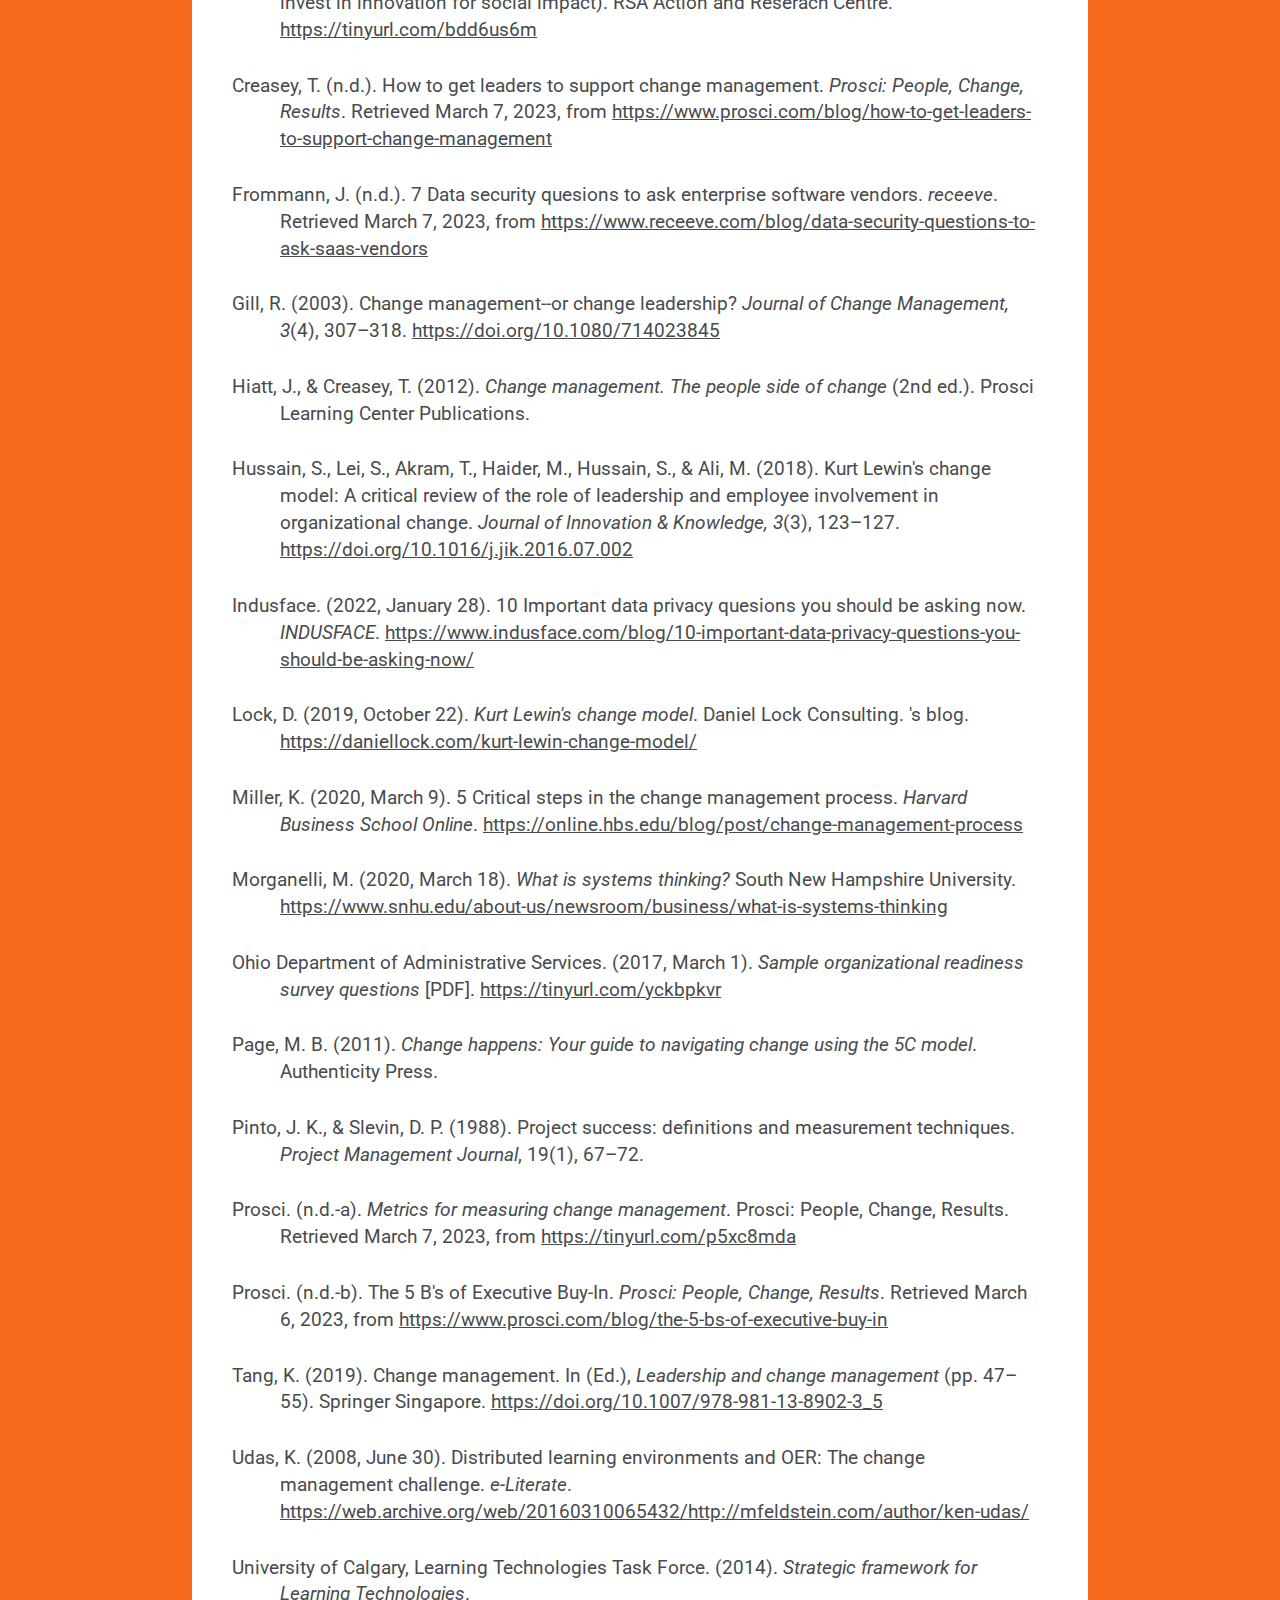
==== commit 4e44bbd8: "Latest changes" ====
--- a/docs/index.html
+++ b/docs/index.html
@@ -92,16 +92,12 @@
                             <div class="text-container">
                                 <h2>Change is Challenging...</h2>
         
-                                <p>Implementing technology changes in higher education institutions can be challenging, but in order to stay relevant and successful, post-secondary organizations should embrace change (Al-Haddad & Kotnour, 2015). 
-                                </p>
-        
-                                <p>This website is a toolkit for higher education institutions who want to implement digital change, particularly with digital communication tools. Included in this toolkit are resources for change, steps and procedures, as well as explanations centered around change management frameworks. 
-                                </p>
-
-                                <p>It includes a more detailed explanation and process is provided regarding steps for training administrators, staff, and students on digital communication tools. 
-                                </p>
-        
-                                <p>A more detailed explanation and process is provided regarding steps for training administrators, staff, and students on digital communication tools.</p>
+                                <p>Implementing technology changes in higher education institutions can be challenging, but in order to stay relevant and successful, post-secondary organizations should embrace change (Al-Haddad & Kotnour, 2015).</p> 
+                            
+                                <p>This website is a toolkit for higher education institutions who want to implement digital change, particularly with digital communication tools. Included in this toolkit are resources for change, steps and procedures, as well as explanations centered around change management frameworks.</p>
+
+                                <p>It includes a more detailed explanation and process is provided regarding steps for training administrators, staff, and students on digital communication tools.</p>
+    
                             </div>
                         </div>
                     </div>                  
@@ -144,7 +140,7 @@
                             <div class="text-container">
                                 <h2>I'm interested, now what?</h2>
                                 <p>Change is a multi-step process and there are several initial recommendations to address before the actual implementation occurs.</p>
-                                <p>Check out our Pre-Conditions section for more detailed information about how to take the first step in your journey of change!</p>
+                                <p>Check out our <a href="#pre-conditions">Pre-Conditions</a> section for more detailed information about how to take the first step in your journey of change!</p>
                             </div>
                             <!-- <div class="call-to-action-container">
                                 <a href="#pre-conditions" class="call-to-action">
@@ -233,7 +229,7 @@
                             <h3 class="tiny-sub-heading">Approaches and models for change management</h3>
                         </div>
                         <div class="introduction">
-                            <p>Before starting to make a change, some pre-conditions need to be considered ahead of making a plan.  Click on each one of the dropdown headings for more details about these considerations.</p>
+                            <p>Before implementation and training of the communication tool, there are several key steps to be considered. To find out more about how to address these concerns, click on each drop down heading for details.</p>
                         </div>
                         <!-- <div class="instructions">
                             <p>Click the sub-headings for more information</p>
@@ -248,7 +244,7 @@
                 
                                             <!-- <h3>  &#x25B6; <span>Is your organization ready?</span>  </h3> -->
                                             
-                                            <p>Organizational readiness refers to members' shared determination and confidence to introduce change (Weiner, 2009). It has been shown that organizations that illustrate readiness in their staff have a higher chance at successful change (2009).</p>
+                                            <p>Organizational readiness refers to members' shared determination and confidence to introduce change; it has been shown that organizations that illustrate readiness in their staff have a higher chance at successful change (Weiner, 2009).</p>
                                             
                                             <p>To gauge an institution’s readiness for change, there are several online surveys available, ranging from a comprehensive organizational readiness survey through the  <a href="https://www.infoway-inforoute.ca/en/component/edocman/resources/toolkits/change-management/national-framework/governance-and-leadership/resources-and-tools/670-organizational-change-readiness-assessment">Canadian Medical Association (CMA)</a> , to a <a href="https://archives.obm.ohio.gov/Files/Major_Project_Governance/Resources/Resources_and_Templates/02_Concept/18_Sample_Readiness_Survey_Questions_AEC.pdf">  simplified version</a> that is clear and easy to follow. 
                                                 </p>
@@ -357,7 +353,7 @@
                                     <summary>Metrics & Evaluation</summary>
                                     <div class="dropdown-content">
                                         <div class="col-01">
-                                            <p>Evaluation supports making informed decisions and determining the performance of change during different phases of the project. An effective evaluation validates change efficiency and effectiveness, provides information for strategic planning, and identifies future improvement opportunities (U.S. Department of Energy, n.d.). Key Performance Indicator (KPI) related metrics reveal current baseline, and how success will be measured for effective change planning (Miller, 2020).  A list of KPI includes:</p>
+                                            <p>Evaluation supports making informed decisions and determining the performance of change during different phases of the project. An effective evaluation validates change efficiency and effectiveness, provides information for strategic planning, and identifies future improvement opportunities (U.S. Department of Energy, n.d.). Key Performance Indicator (KPI) related metrics reveal current baseline, and how success will be measured for effective change planning (Miller, 2020).  A list of KPIs includes:</p>
                                             
                                             <ol>
                                                 <li>Pre-determined adoption rate</li>
@@ -656,6 +652,8 @@
 
                                 <p>This is where systems thinking comes in again! Each person has a place in the system and needs to be considered.</p>
 
+                                <p>Need help planning for user adoption across you institution?  Check out this  <a href="media/toolkit-training-workbook.pdf">workbook</a> to help guide you through the process!</p>
+
                             </div>
                         </div>
                     </div>
@@ -745,7 +743,7 @@
                                     <li>Keep up to date with your tool: be cognizant of updates to the technology and be aware of any significant modifications that may need to be addressed</li>
                                     <li>Communicate: ensure administrators, staff, and students are made aware of any updates to the tool and how it could affect them</li>
                                     <li>Be transparent: Let your organization know what supports are available to them and where they are located; provide easy access in a multitude of ways (University of Calgary, 2014)</li>
-                                    <li>ROffer incentives: by rewarding the use of the tool, you may increase its use throughout your institution  (University of Calgary, 2014)</li>
+                                    <li>Offer incentives: by rewarding the use of the tool, you may increase its use throughout your institution  (University of Calgary, 2014)</li>
                                     <li>Performance improvement evaluation (Prosci, n.d.)</li>
                                 </ul>
                             </div>
@@ -829,13 +827,17 @@
                                 Tang, K. (2019). Change management. In (Ed.), <i>Leadership and change management</i> (pp. 47–55). Springer Singapore. <a href="https://doi.org/10.1007/978-981-13-8902-3_5">https://doi.org/10.1007/978-981-13-8902-3_5</a>
                             </li>
                             <li>
+                                Udas, K. (2008, June 30). Distributed learning environments and OER: The change management challenge. <i>e-Literate</i>. <a href="https://web.archive.org/web/20160310065432/http://mfeldstein.com/author/ken-udas/">https://web.archive.org/web/20160310065432/http://mfeldstein.com/author/ken-udas/</a> 
+                            </li>
+                            <li>
+                                University of Calgary, Learning Technologies Task Force. (2014). <i>Strategic framework for Learning Technologies</i>. <a href="https://www.ucalgary.ca/provost/sites/default/files/teams/1/final_lttf_report_gfc_june_2014.pdf">https://www.ucalgary.ca/provost/sites/default/files/teams/1/final_lttf_report_gfc_june_2014.pdf</a>
+
+                            </li>
+                            <li>
                                 U.S. Department of Energy. (n.d.). <i>Why evaluate: Making informed decisions</i>. ENERGY.GOV. Retrieved March 6, 2023, from <a href="https://www.energy.gov/eere/analysis/why-evaluate-making-informed-decisions">https://www.energy.gov/eere/analysis/why-evaluate-making-informed-decisions</a>
                             </li>
                             <li>
                                 U.S. Department of Engergy. (n.d.). <i>Institutional change process step 5: measure and evaluate</i>. ENERGY.GOV. Retrieved March 5, 2023, from <a href="https://www.energy.gov/eere/femp/institutional-change-process-step-5-measure-and-evaluate">https://www.energy.gov/eere/femp/institutional-change-process-step-5-measure-and-evaluate</a>
-                            </li>
-                            <li>
-                                Udas, K. (2008, June 30). Distributed learning environments and OER: The change management challenge. <i>e-Literate</i>. <a href="https://web.archive.org/web/20160310065432/http://mfeldstein.com/author/ken-udas/">https://web.archive.org/web/20160310065432/http://mfeldstein.com/author/ken-udas/</a> 
                             </li>
                             <li>
                                 Watt, A. (2014). <i>Project management</i> (2nd ed.). BC Campus. <a href="https://opentextbc.ca/projectmanagement/">https://opentextbc.ca/projectmanagement/</a>
--- a/docs/styles/styles.css
+++ b/docs/styles/styles.css
@@ -519,6 +519,10 @@
     padding-bottom: 3em;
 }
 
+.interested a {
+    color: var(--white);
+}
+
 .interested .image-container {
     padding: 1em 5em 0;
     margin-bottom: 1.25em;
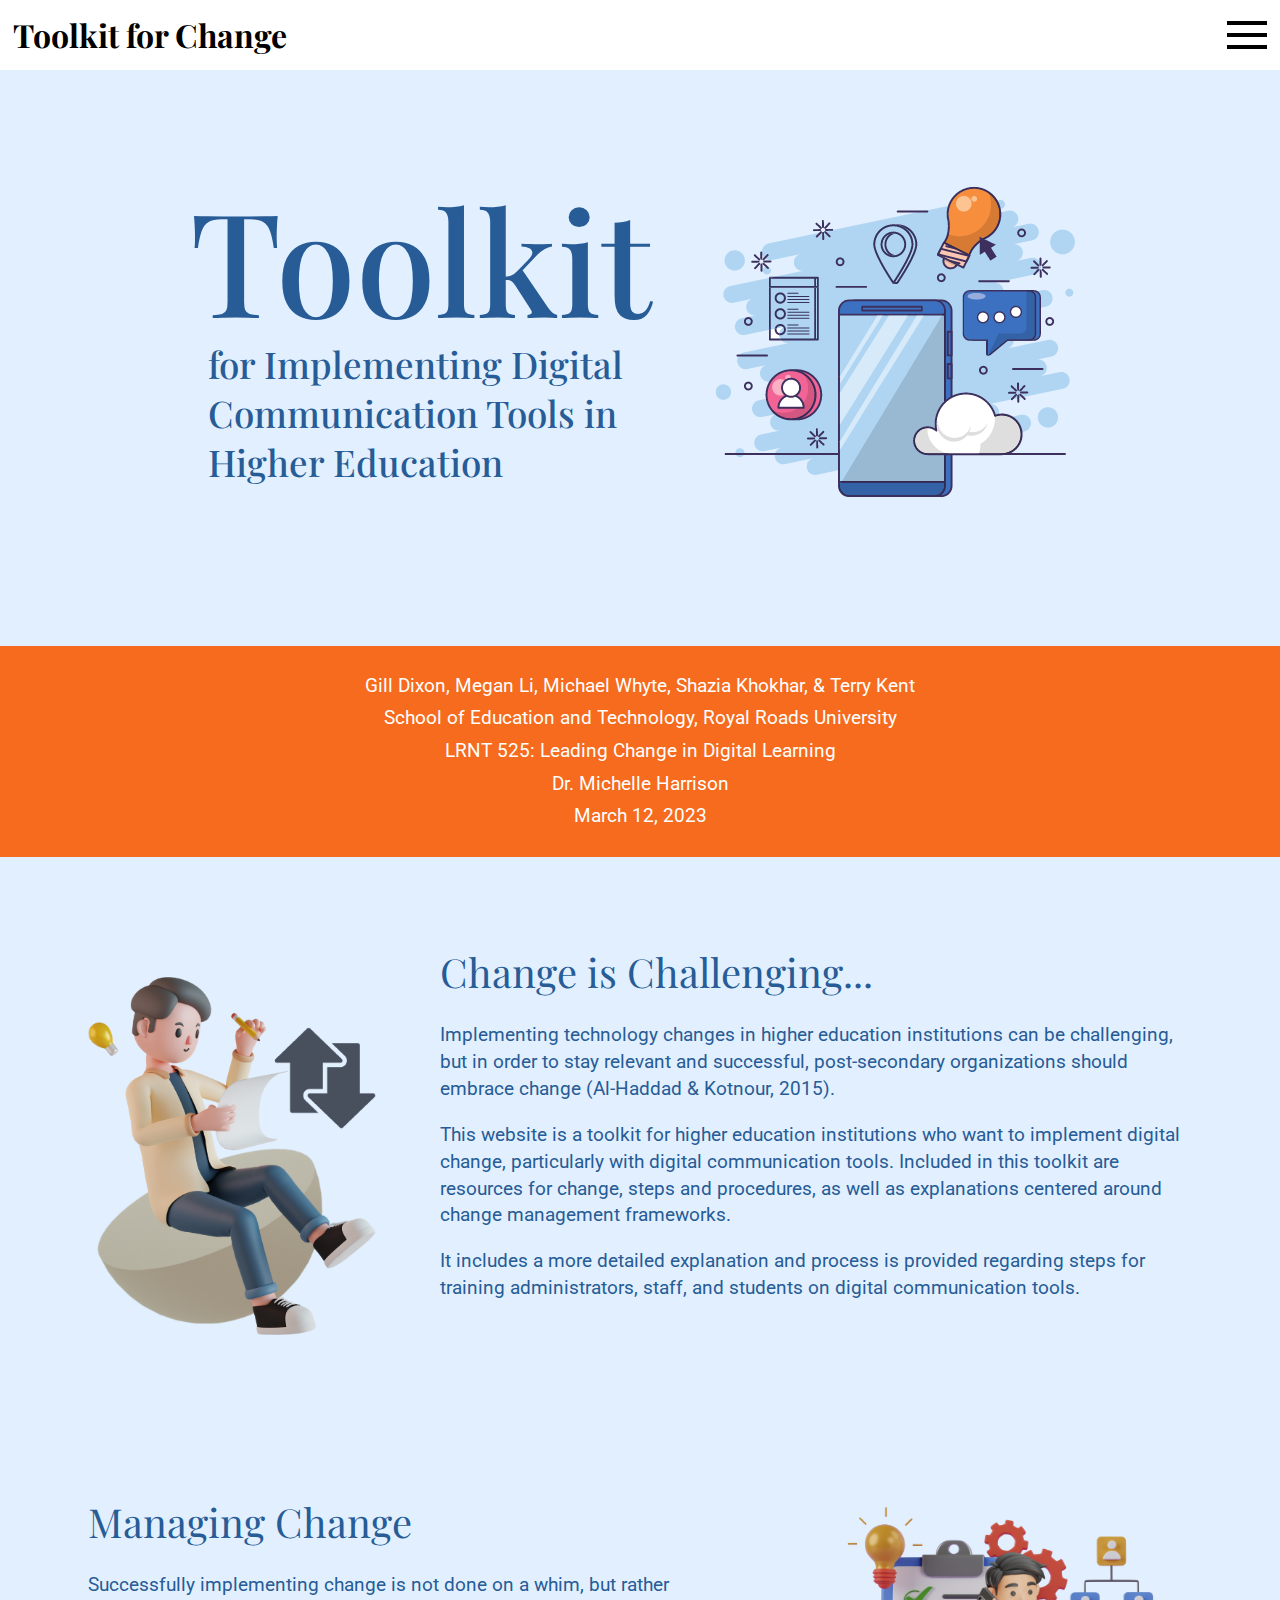
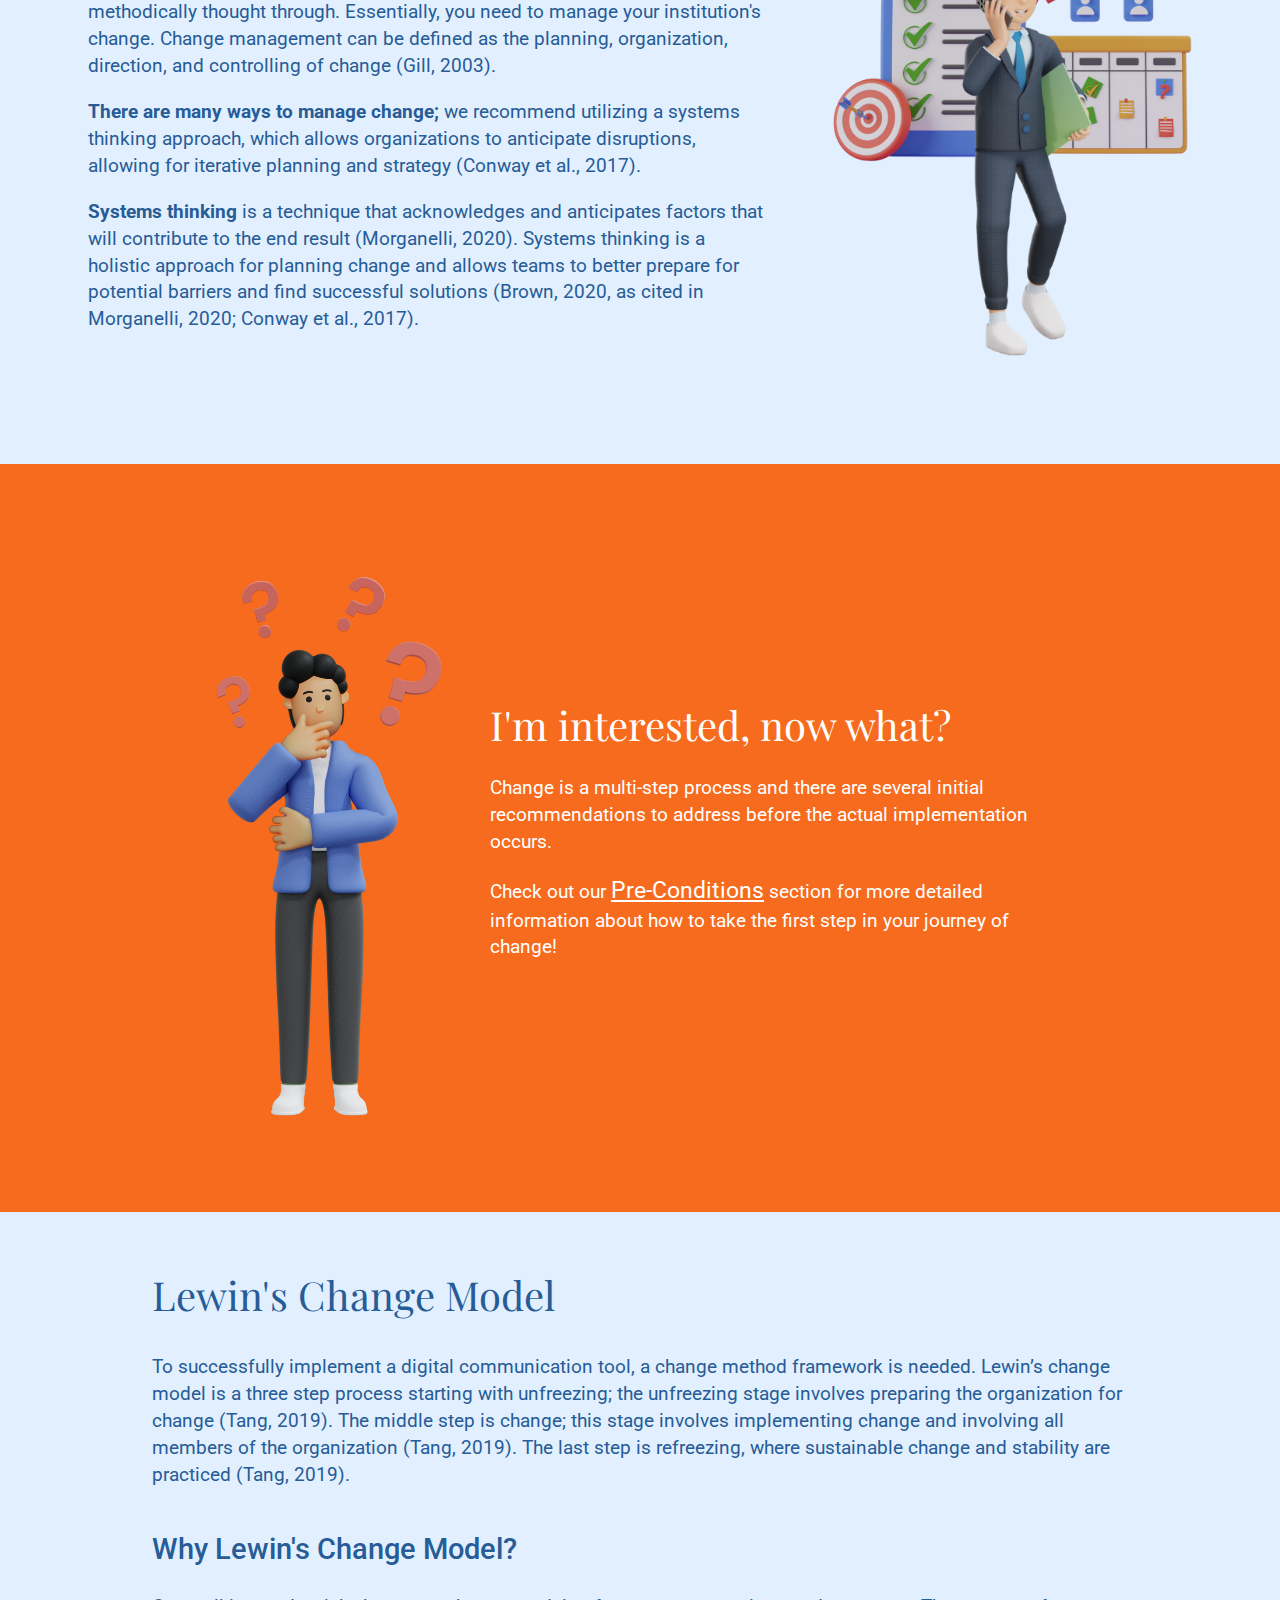
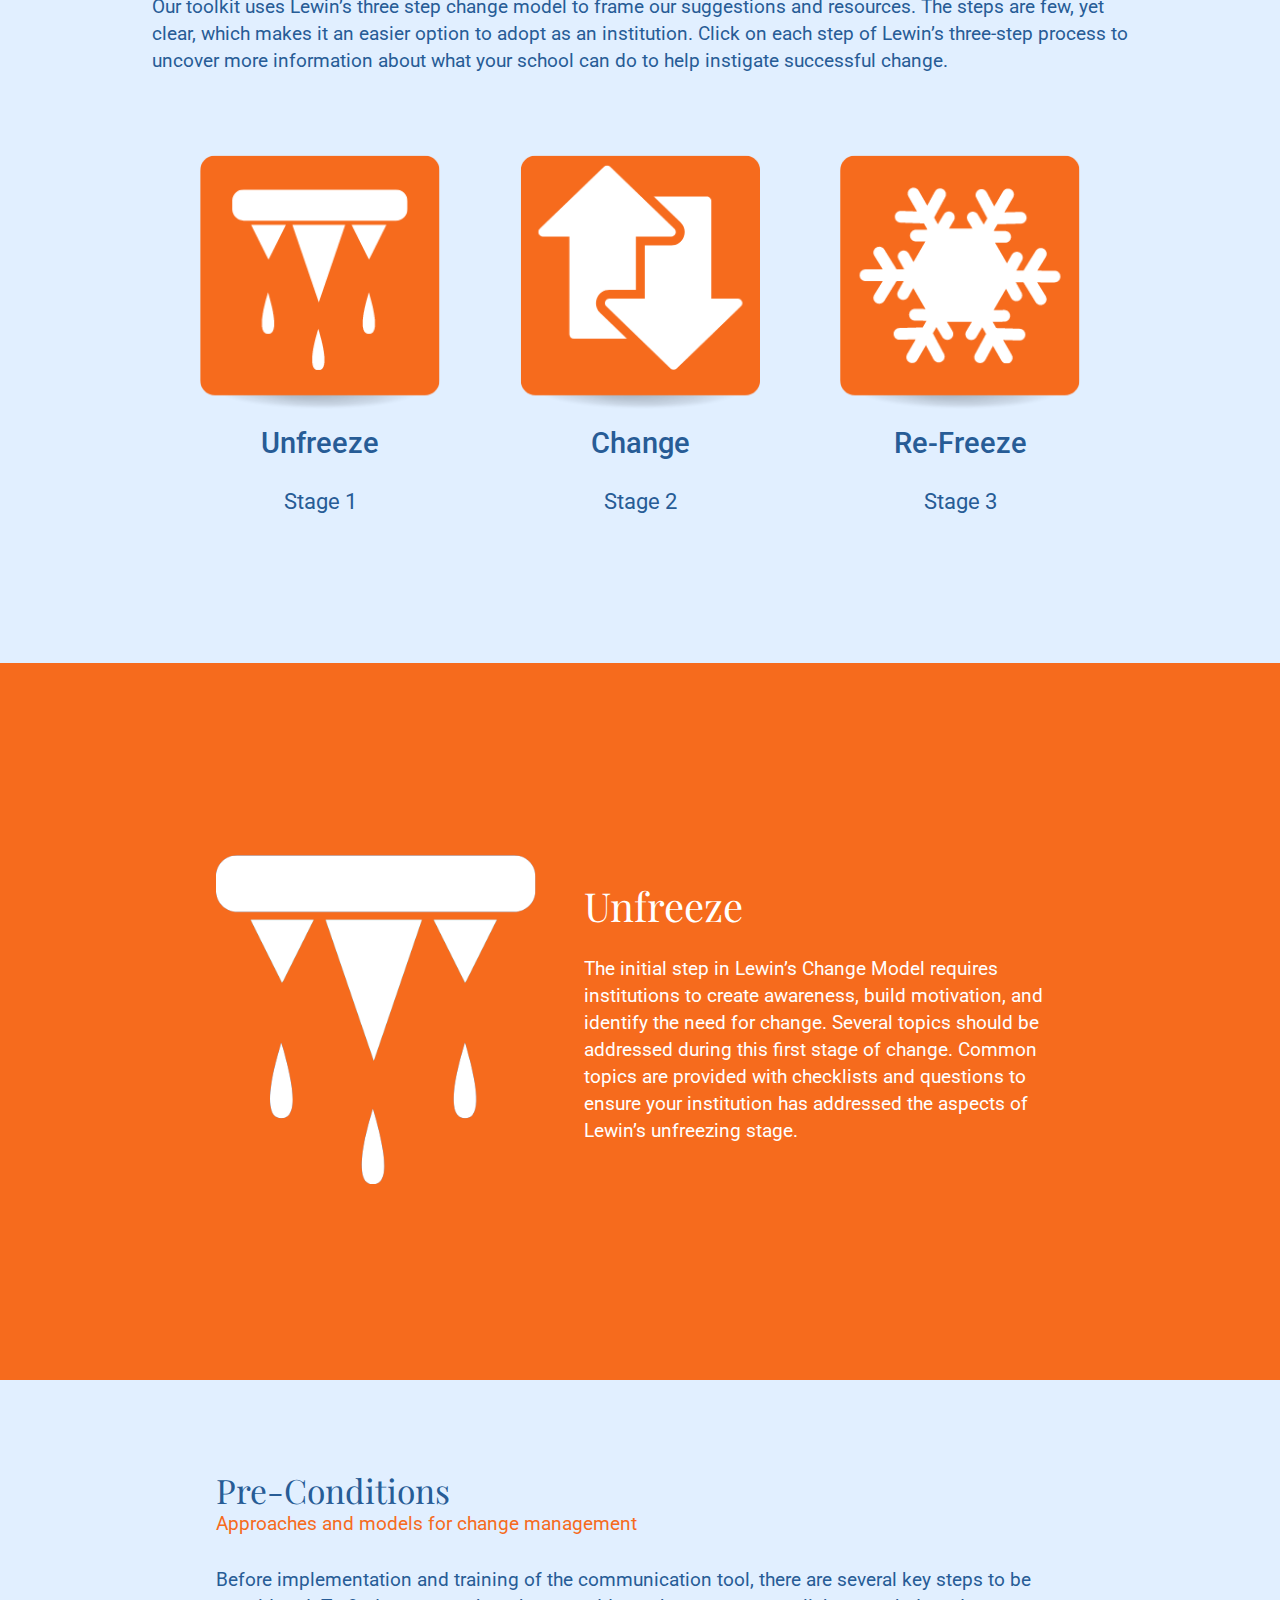
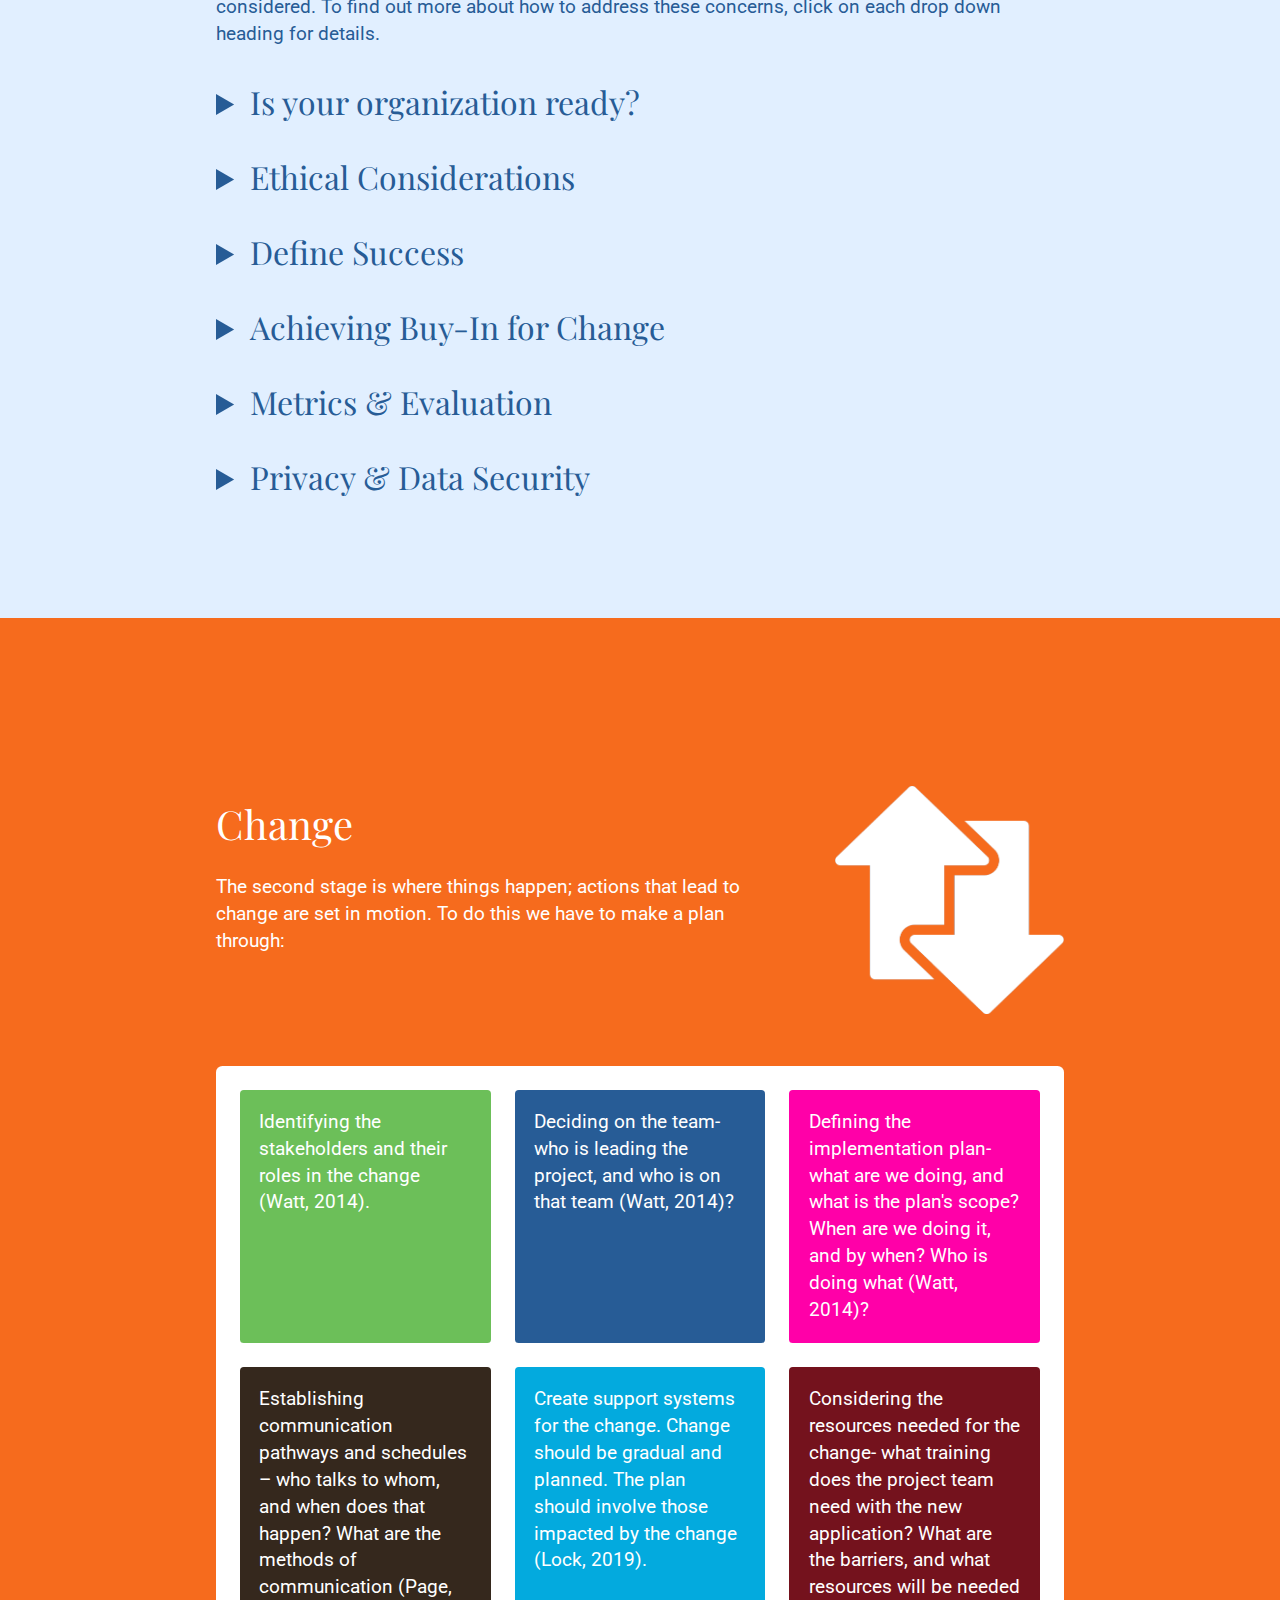
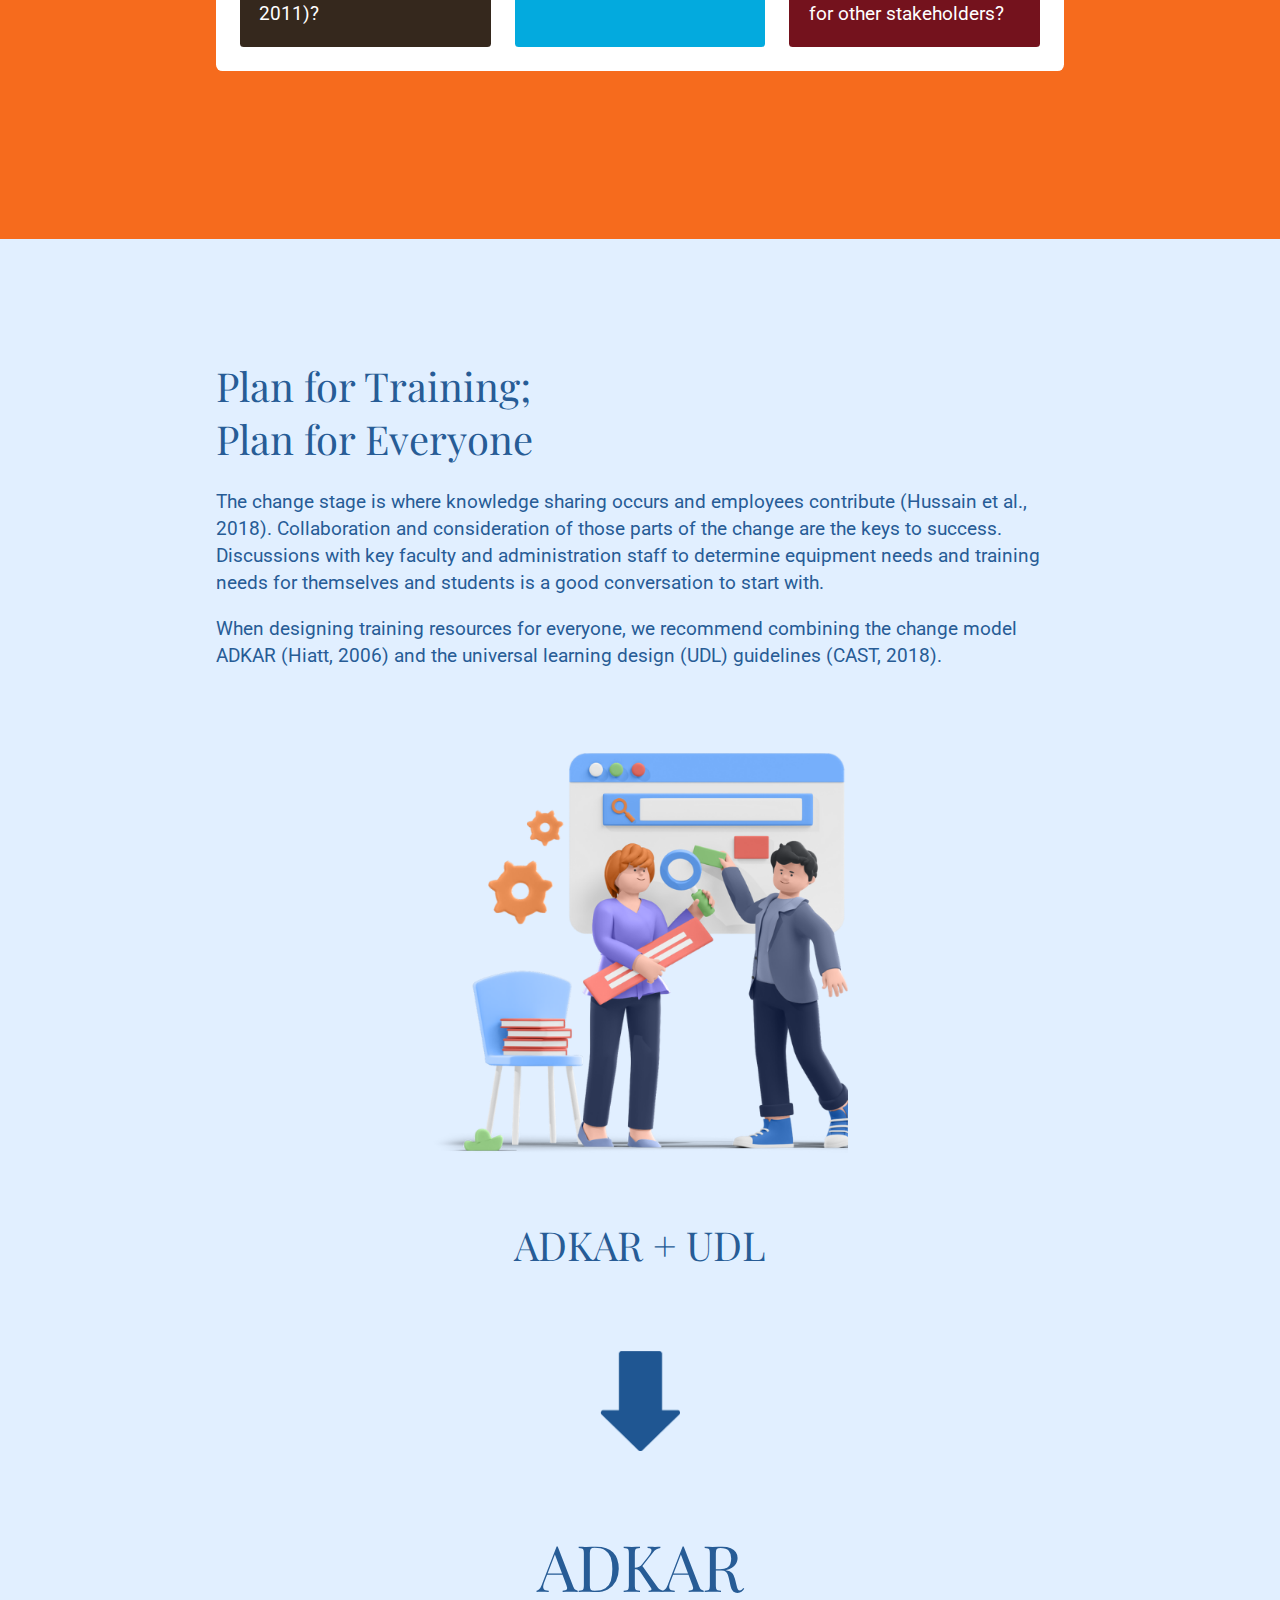
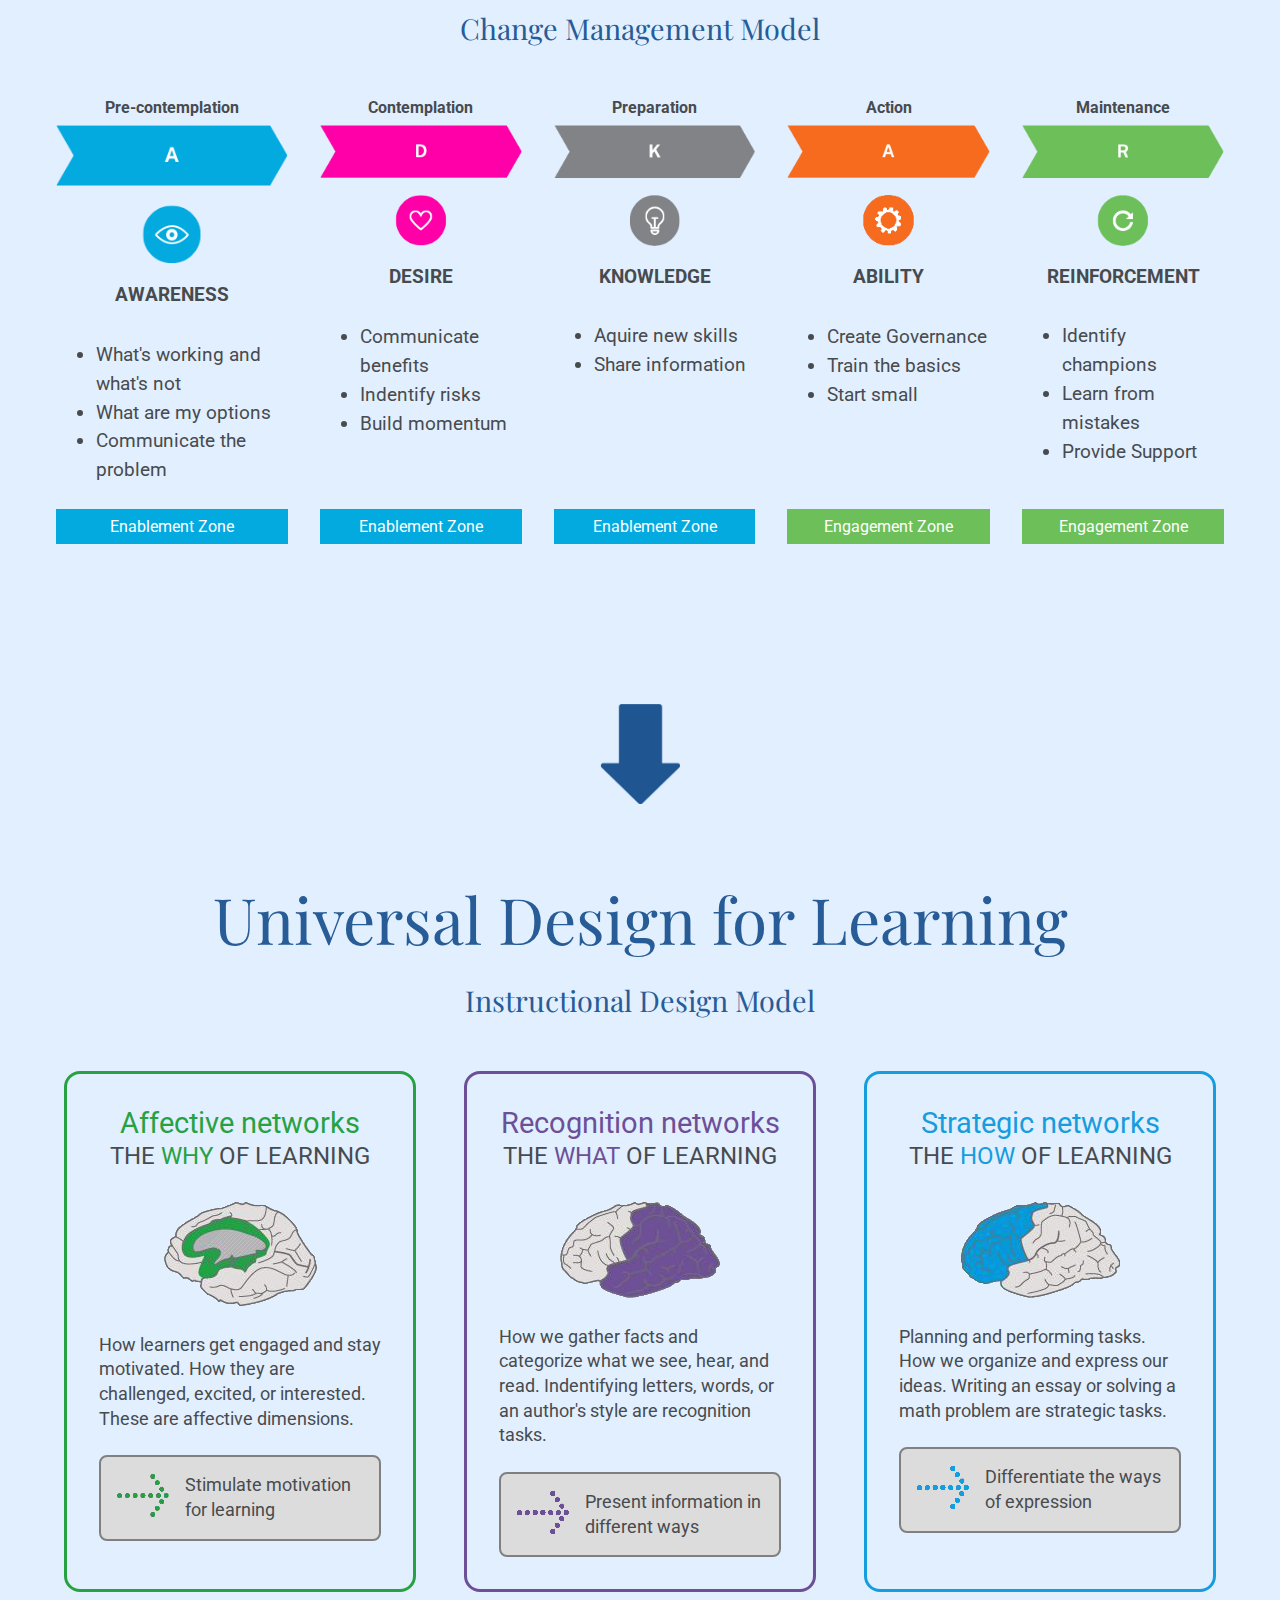
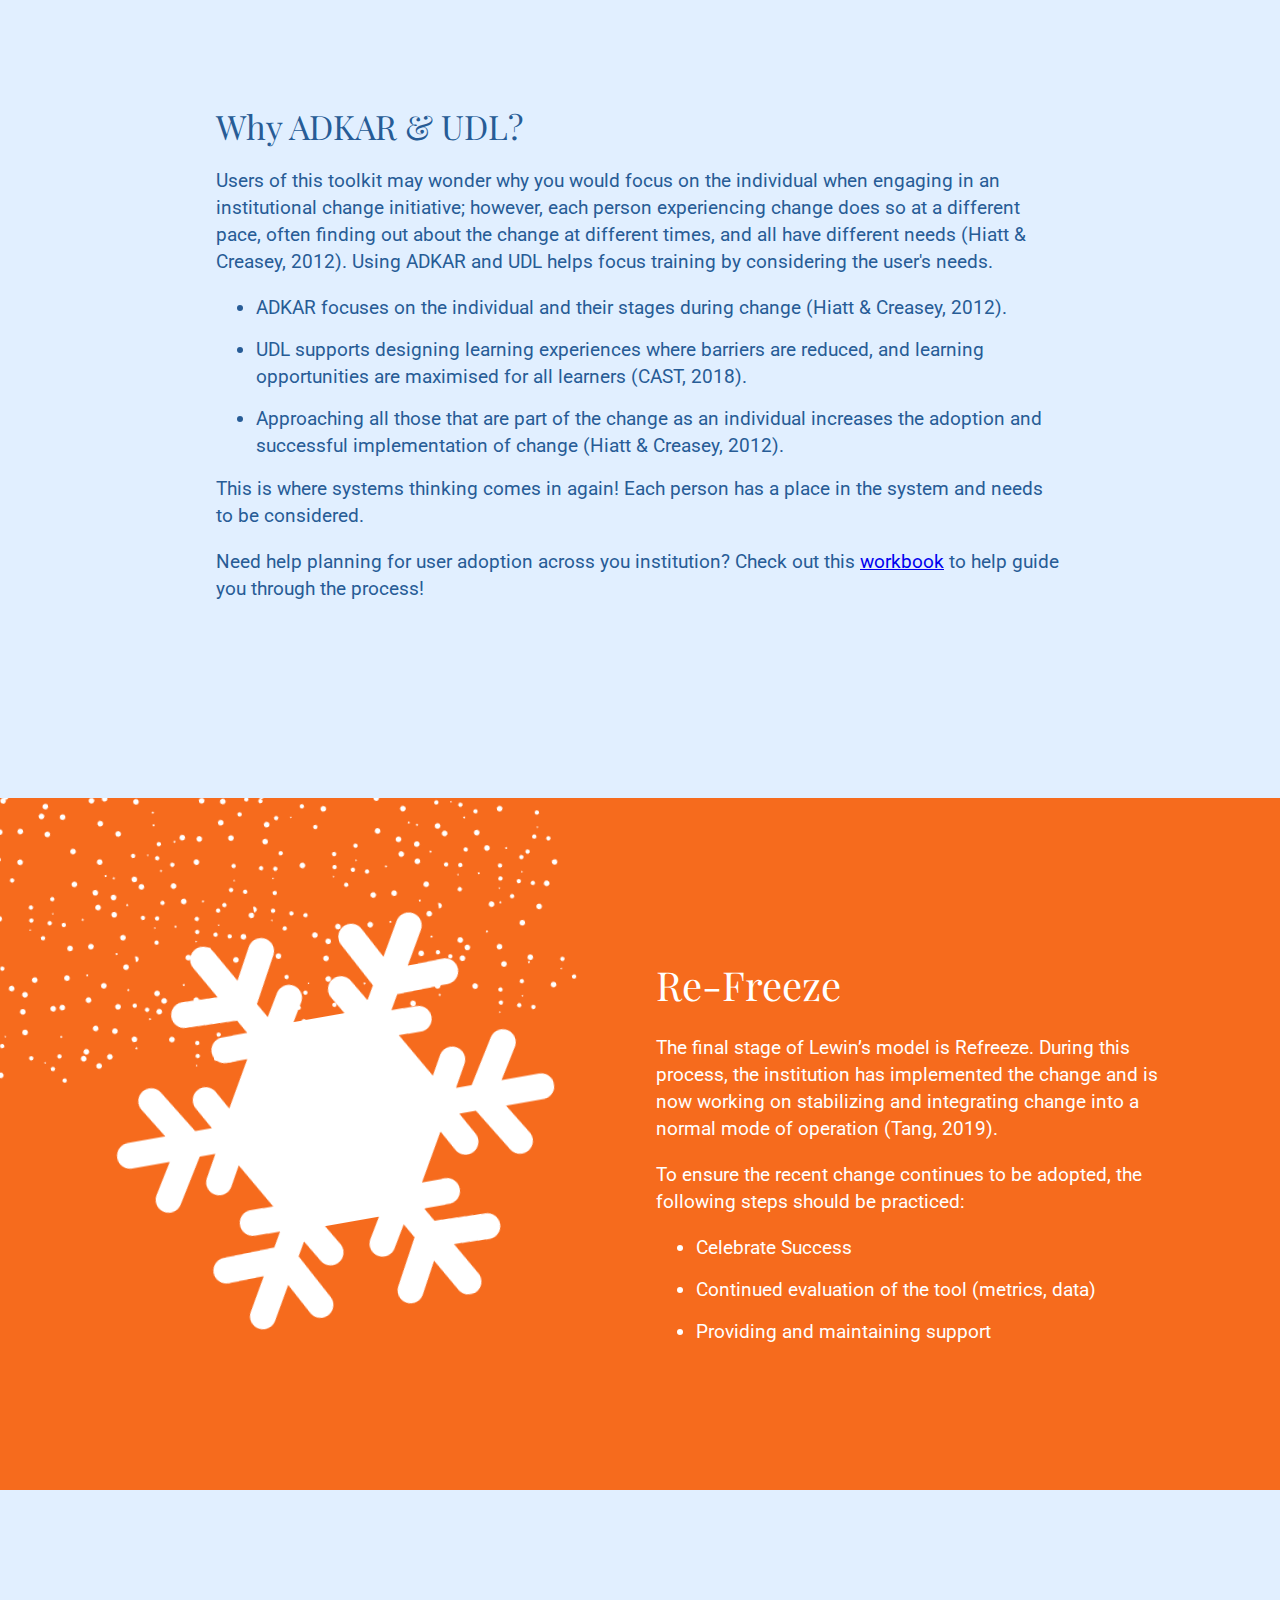
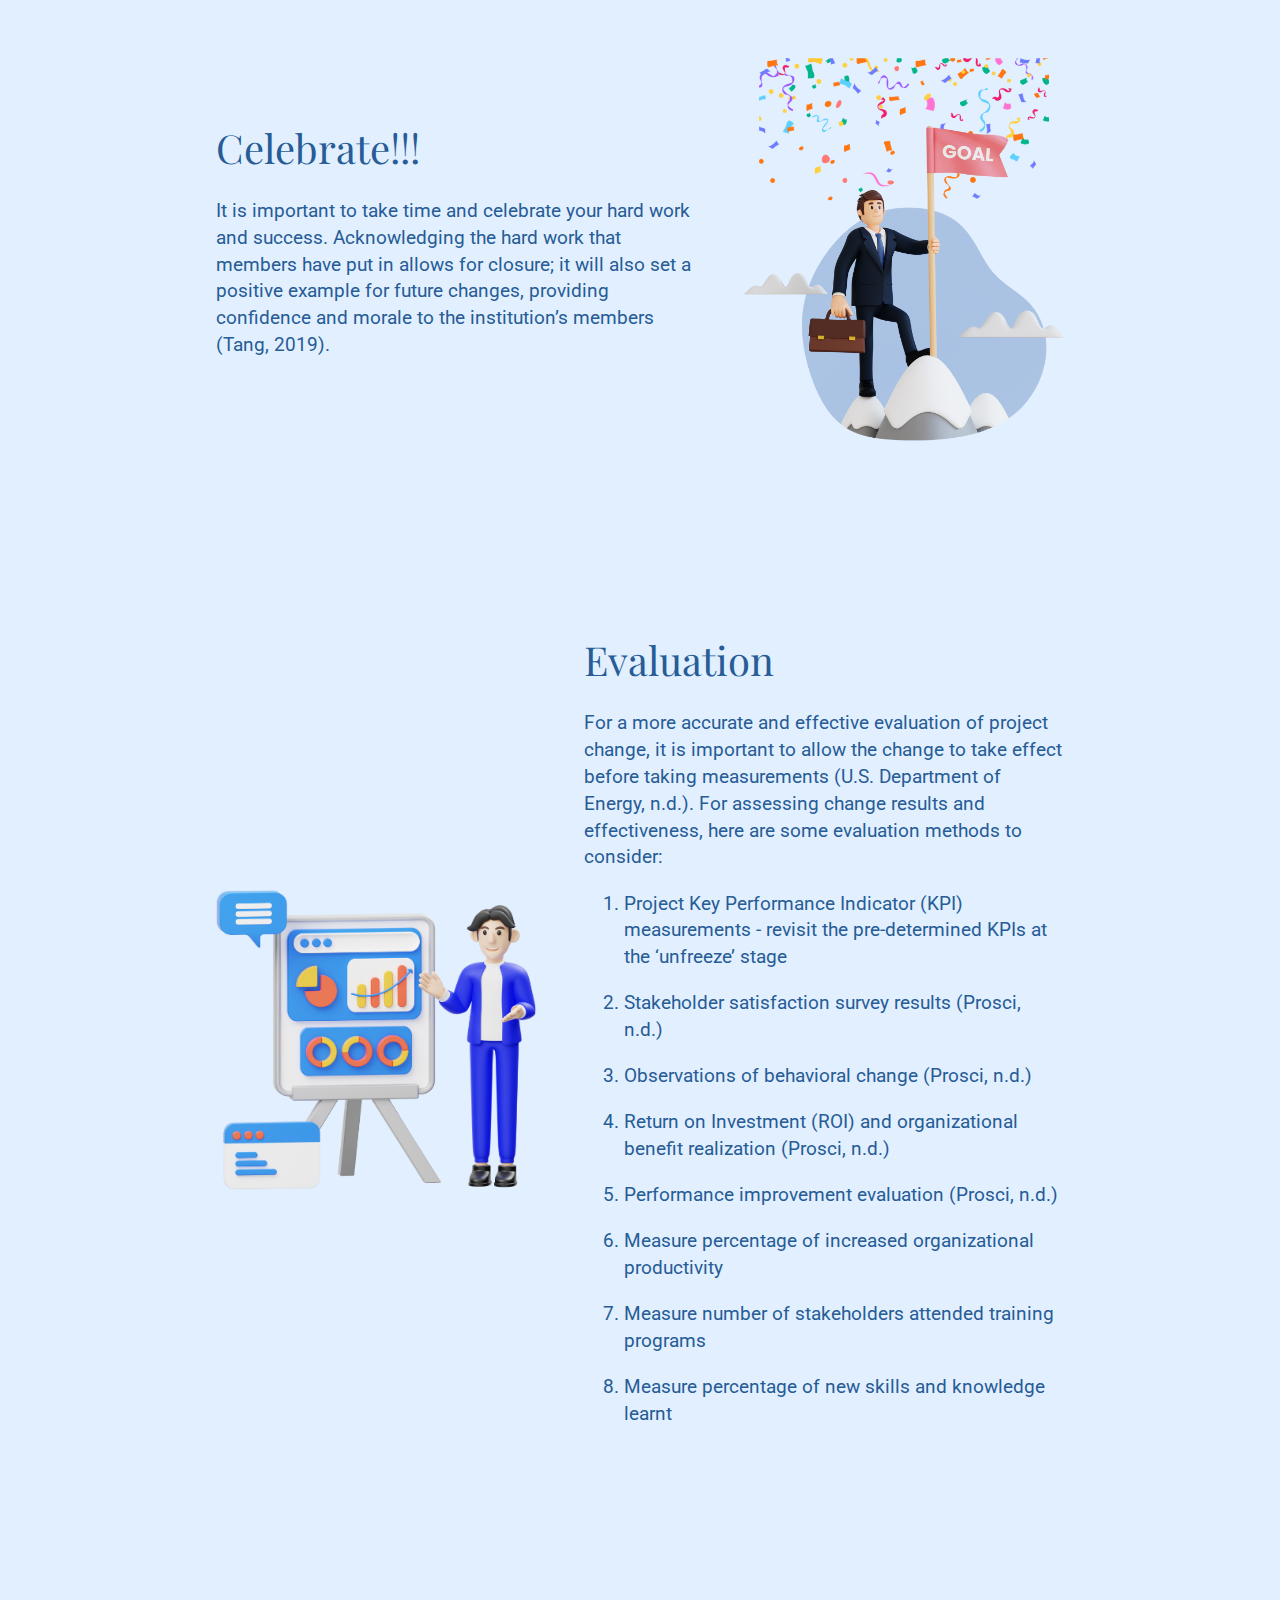
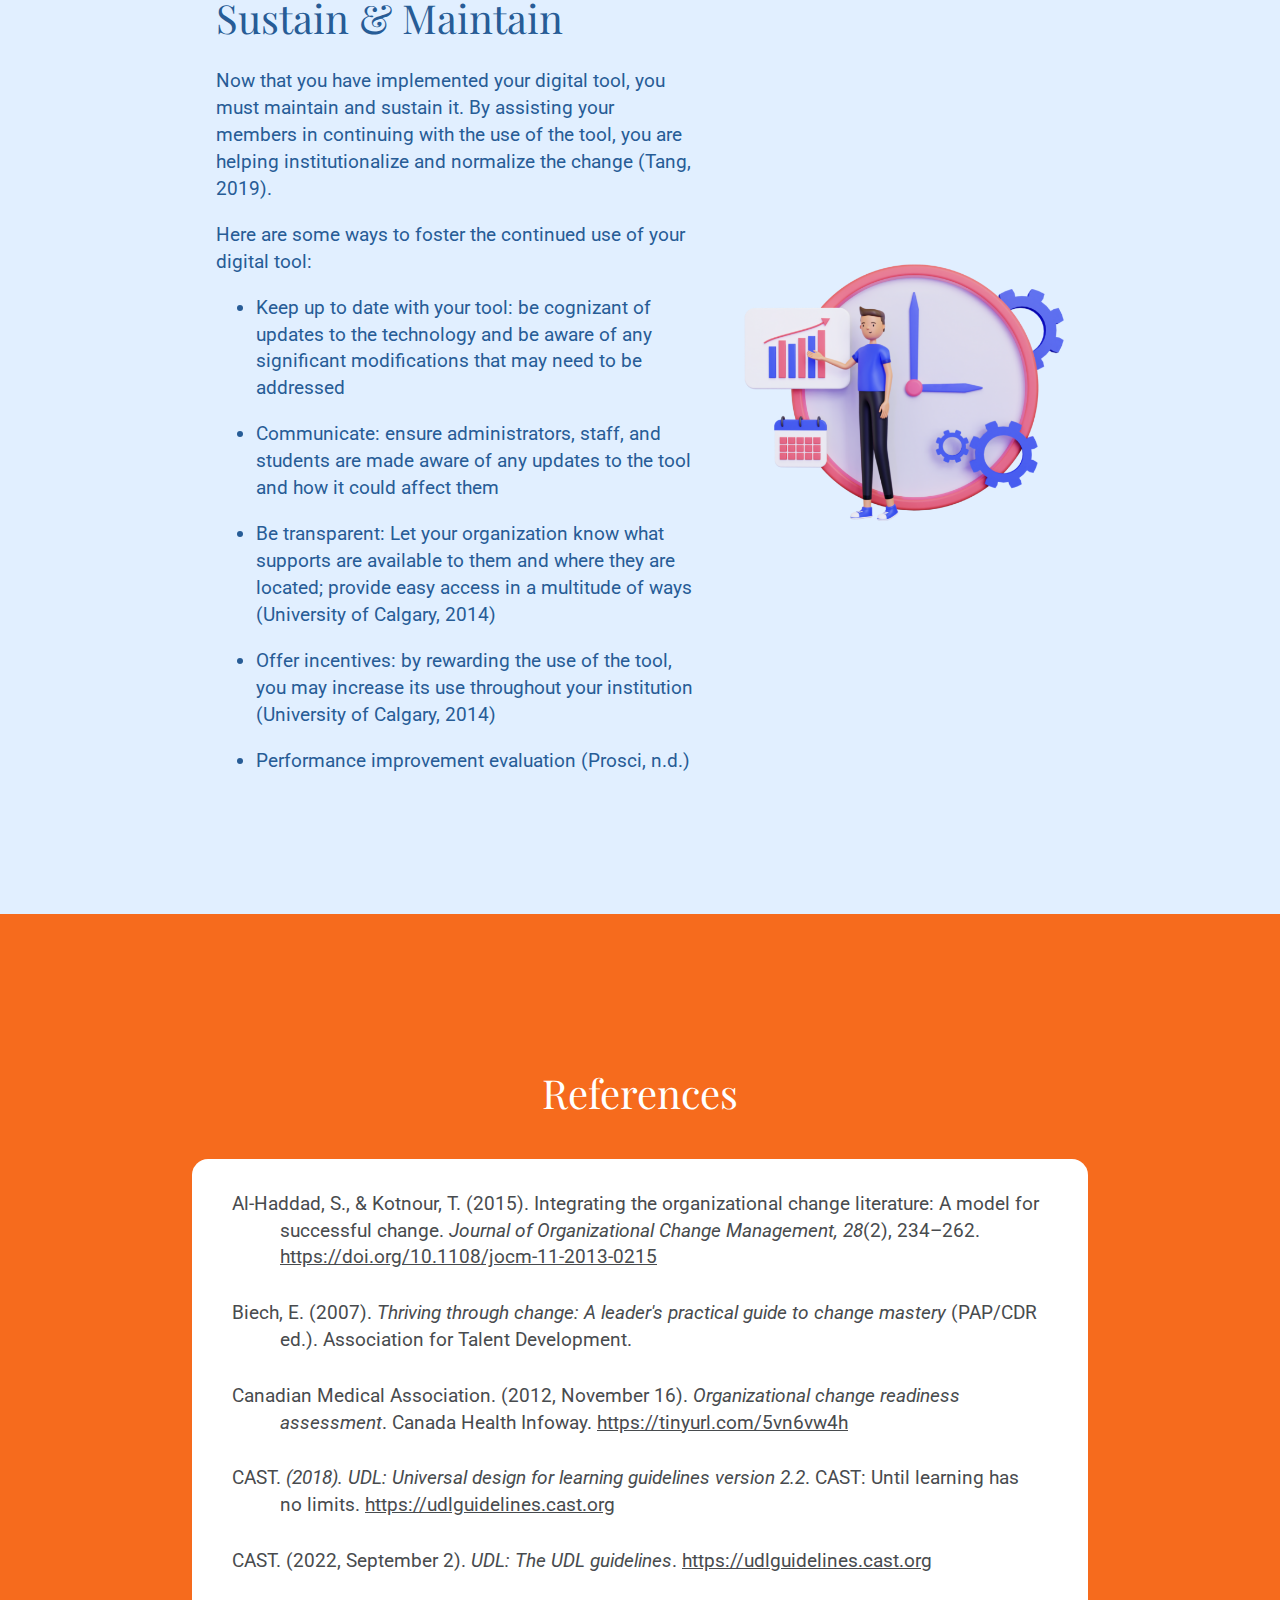
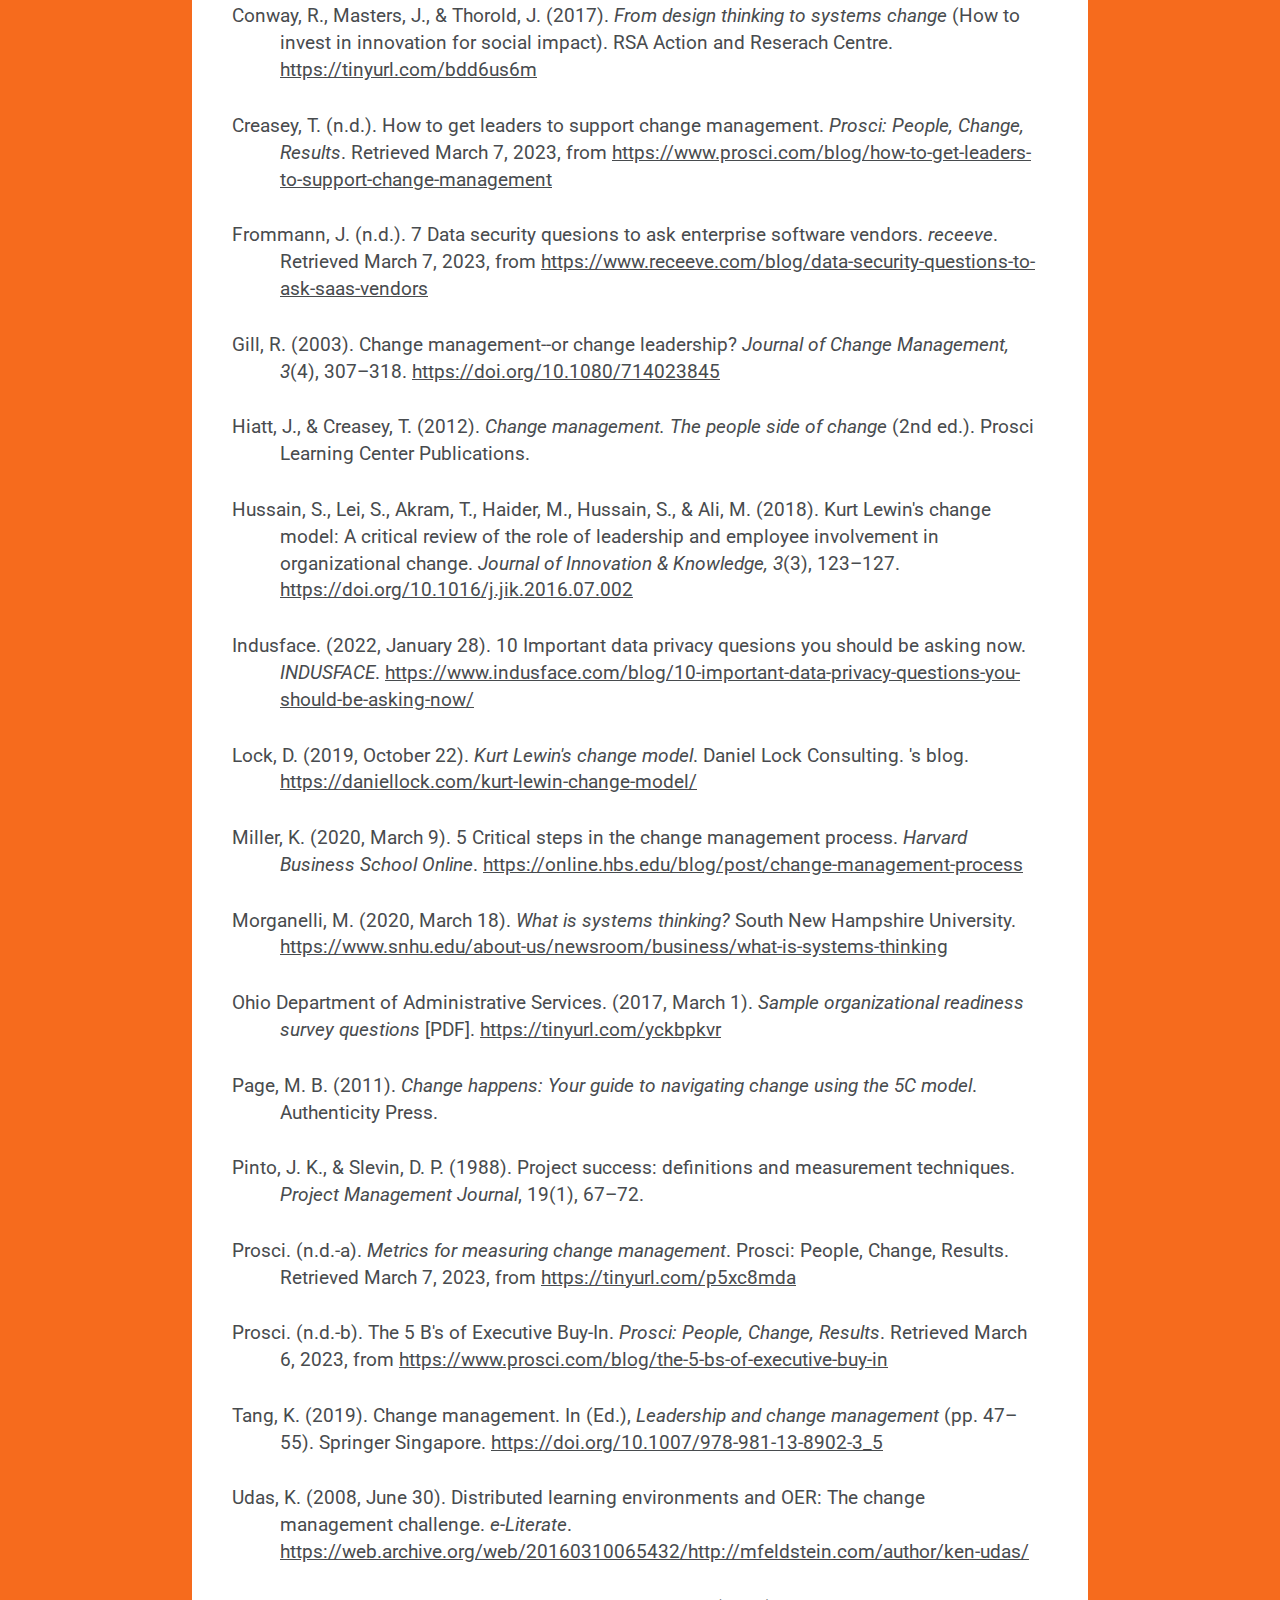
==== commit 3ce0b333: "Clean up index and style files" ====
--- a/docs/index.html
+++ b/docs/index.html
@@ -142,11 +142,6 @@
                                 <p>Change is a multi-step process and there are several initial recommendations to address before the actual implementation occurs.</p>
                                 <p>Check out our <a href="#pre-conditions">Pre-Conditions</a> section for more detailed information about how to take the first step in your journey of change!</p>
                             </div>
-                            <!-- <div class="call-to-action-container">
-                                <a href="#pre-conditions" class="call-to-action">
-                                    Pre-Conditions
-                                </a>
-                            </div> -->
                         </div>
                     </div>                                       
                 </div>
@@ -162,8 +157,6 @@
                         <p>Our toolkit uses Lewin’s three step change model to frame our suggestions and resources. The steps are few, yet clear, which makes it an easier option to adopt as an institution. 
                             Click on each step of Lewin’s three-step process to uncover more information about what your school can do to help instigate successful change.
                             </p>
-
-
 
                         <div class="stages">
                             <a href="#unfreeze" class="stage-01">
@@ -211,10 +204,7 @@
                                 <h2>Unfreeze</h2>
                                 
                                 <p>The initial step in Lewin’s Change Model requires institutions to create awareness, build motivation, and identify the need for change. 
-                                    Several topics should be addressed during this first stage of change. Common topics are provided with checklists and questions to ensure your institution has addressed the aspects of Lewin’s unfreezing stage.
-                                    </p>
-        
-                    
+                                Several topics should be addressed during this first stage of change. Common topics are provided with checklists and questions to ensure your institution has addressed the aspects of Lewin’s unfreezing stage.</p>
                             </div>
                         </div>
                     </div>
@@ -231,23 +221,17 @@
                         <div class="introduction">
                             <p>Before implementation and training of the communication tool, there are several key steps to be considered. To find out more about how to address these concerns, click on each drop down heading for details.</p>
                         </div>
-                        <!-- <div class="instructions">
-                            <p>Click the sub-headings for more information</p>
-                        </div> -->
                         <div class="dropdown-sections">
 
                             <div class="sub-section sub-section-01 organizational-readiness">
                                 <details>
                                     <summary>Is your organization ready?</summary>
                                     <div class="dropdown-content">
-                                        <div class="col-01">
-                
-                                            <!-- <h3>  &#x25B6; <span>Is your organization ready?</span>  </h3> -->
+                                        <div class="col-01">        
                                             
                                             <p>Organizational readiness refers to members' shared determination and confidence to introduce change; it has been shown that organizations that illustrate readiness in their staff have a higher chance at successful change (Weiner, 2009).</p>
                                             
-                                            <p>To gauge an institution’s readiness for change, there are several online surveys available, ranging from a comprehensive organizational readiness survey through the  <a href="https://www.infoway-inforoute.ca/en/component/edocman/resources/toolkits/change-management/national-framework/governance-and-leadership/resources-and-tools/670-organizational-change-readiness-assessment">Canadian Medical Association (CMA)</a> , to a <a href="https://archives.obm.ohio.gov/Files/Major_Project_Governance/Resources/Resources_and_Templates/02_Concept/18_Sample_Readiness_Survey_Questions_AEC.pdf">  simplified version</a> that is clear and easy to follow. 
-                                                </p>
+                                            <p>To gauge an institution’s readiness for change, there are several online surveys available, ranging from a comprehensive organizational readiness survey through the  <a href="https://www.infoway-inforoute.ca/en/component/edocman/resources/toolkits/change-management/national-framework/governance-and-leadership/resources-and-tools/670-organizational-change-readiness-assessment">Canadian Medical Association (CMA)</a> , to a <a href="https://archives.obm.ohio.gov/Files/Major_Project_Governance/Resources/Resources_and_Templates/02_Concept/18_Sample_Readiness_Survey_Questions_AEC.pdf">  simplified version</a> that is clear and easy to follow.</p>
                 
                                             <p>Using templates allows for ease of use and for adapting as needed. Data collected from surveys and templates also allows for a more holistic perspective of readiness. Based on the information collected, institutions can move ahead with their plan, or provide supports and adapt where necessary. </p>
                                         </div>
--- a/docs/styles/styles.css
+++ b/docs/styles/styles.css
@@ -122,7 +122,6 @@
     justify-content: space-between;
     align-items: center;
     padding: 0.8em;
-    /* border: 3px solid red; */
 }
 
 /* Hamburger */
@@ -168,14 +167,6 @@
     padding: 0;
     list-style: none;
 }
-
-/* .bottom-header nav li {
-    grid-column: span 2;
-}
-
-.bottom-header nav .nav-link-sub-sub-level {
-    grid-column: span 1;
-} */
 
 .bottom-header nav a {
     color: var(--black);
@@ -1472,7 +1463,7 @@
 .adkar .text-container h3 {
     font-size: 1.8em;
     font-weight: 400;
-    line-height: 0.7;
+    line-height: 1.4;
     margin-bottom: 1.75em;
 }
 
@@ -1576,7 +1567,7 @@
 .udl .text-container h3 {
     font-size: 1.8em;
     font-weight: 400;
-    line-height: 0.7;
+    line-height: 1.4;
     margin-bottom: 1.75em;
 }
 
@@ -2047,8 +2038,6 @@
     max-width: 28.25em;
 }
 
-
-
 @media (min-width: 37.5em){
 
     .sustainment .image-container {
@@ -2098,8 +2087,6 @@
     }
 
 }
-
-
 
 /* References */
 .references {
